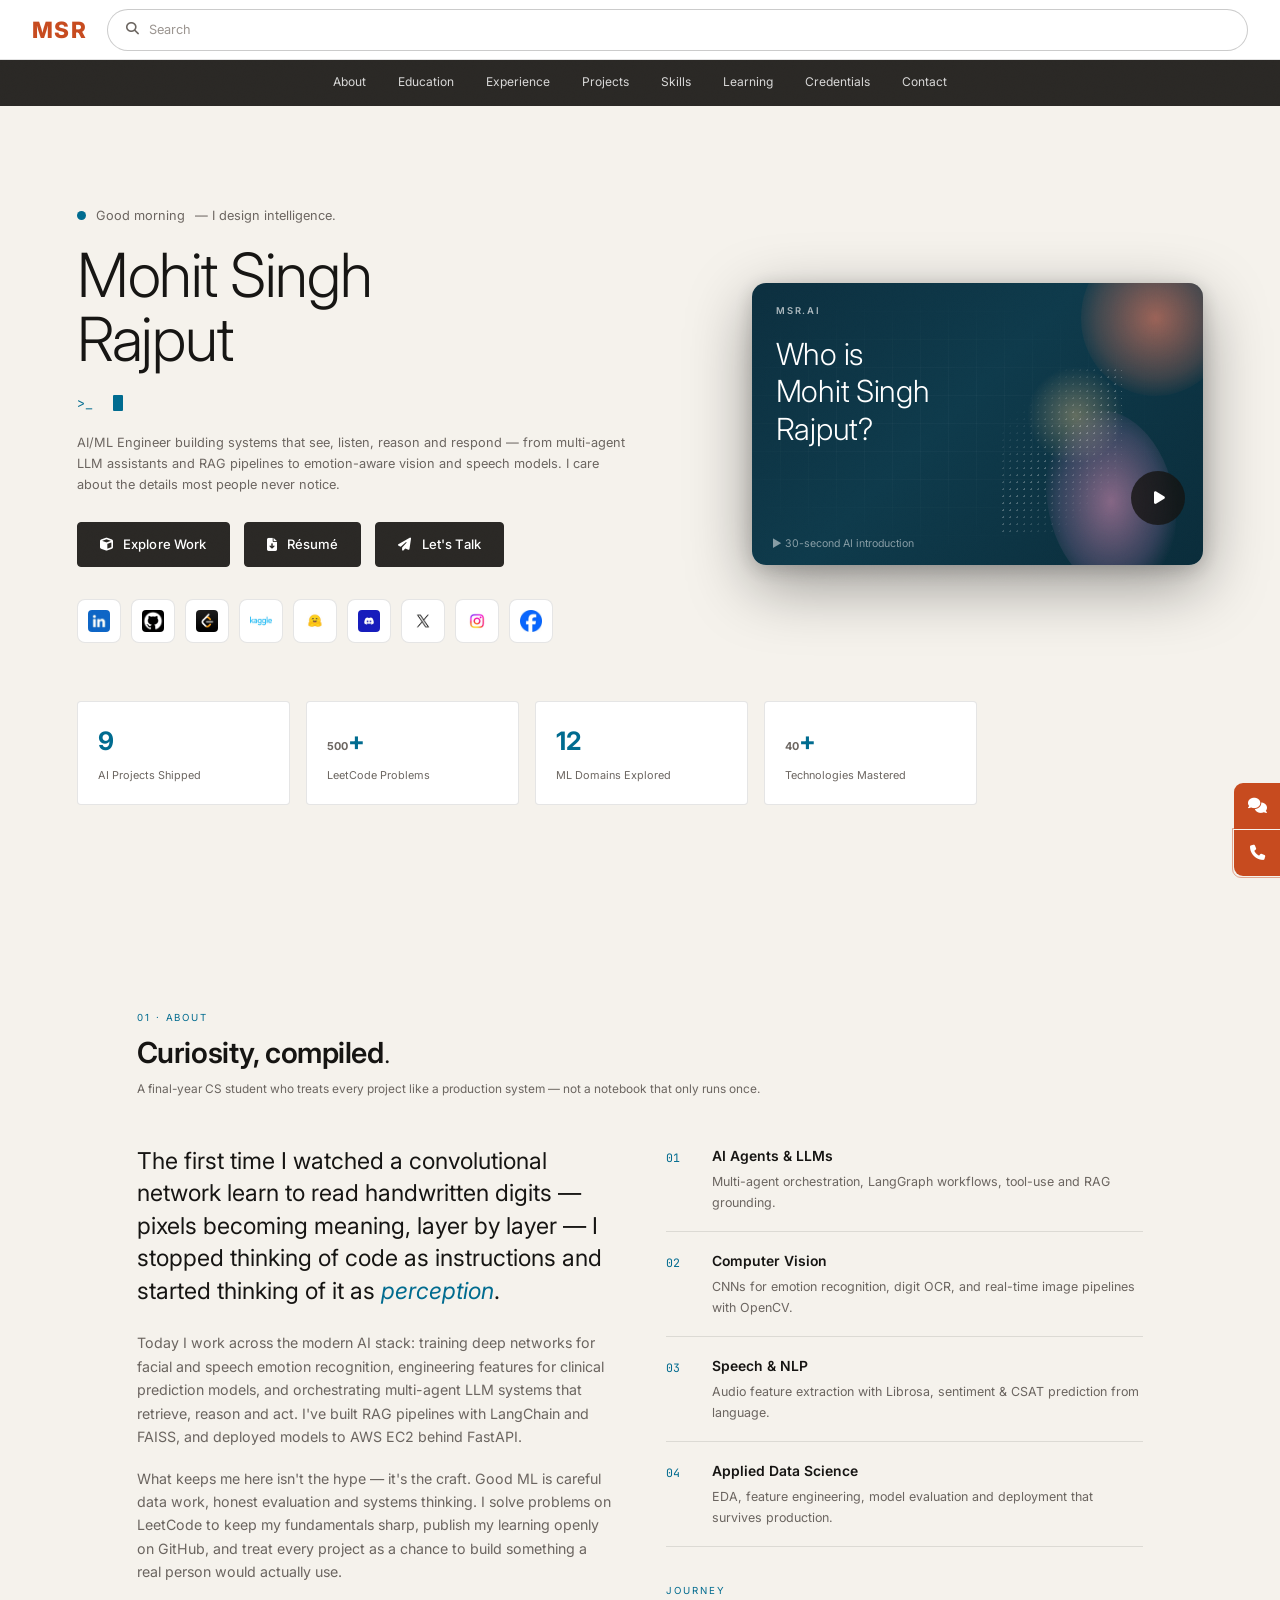
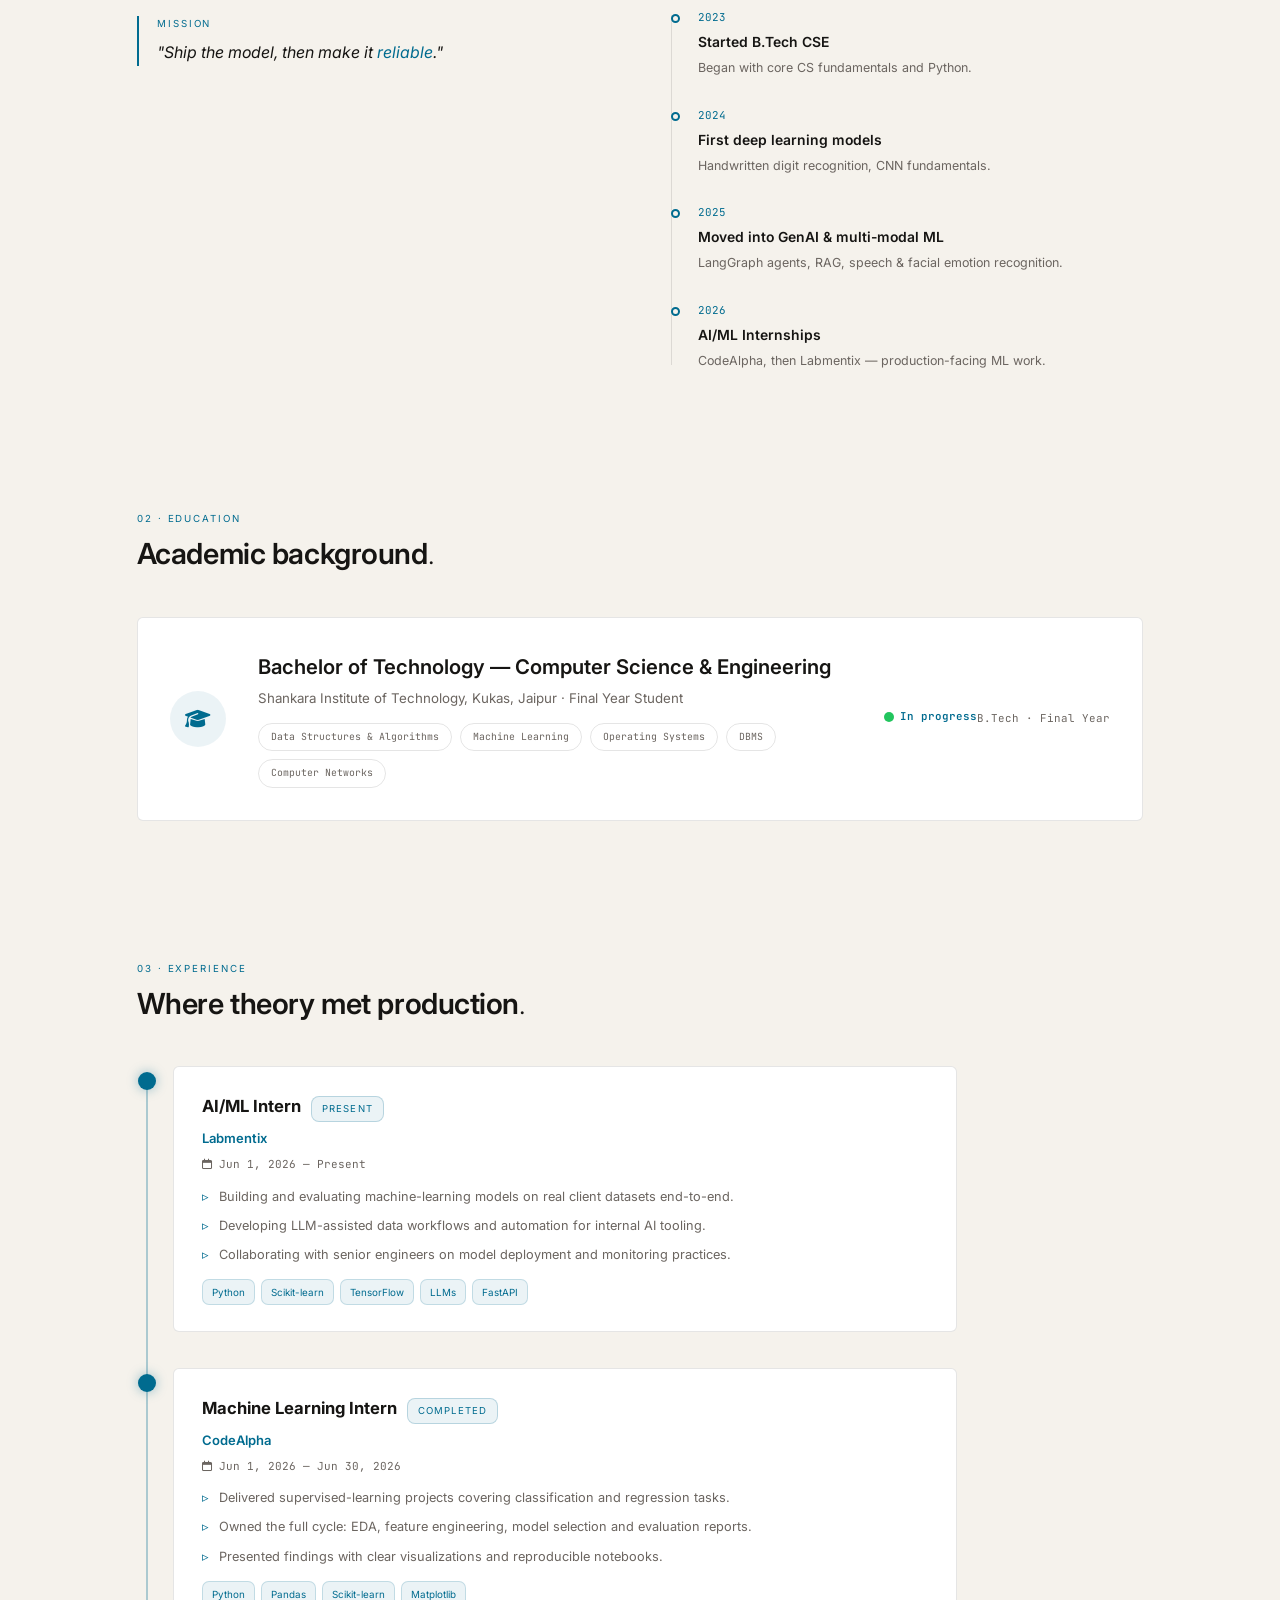
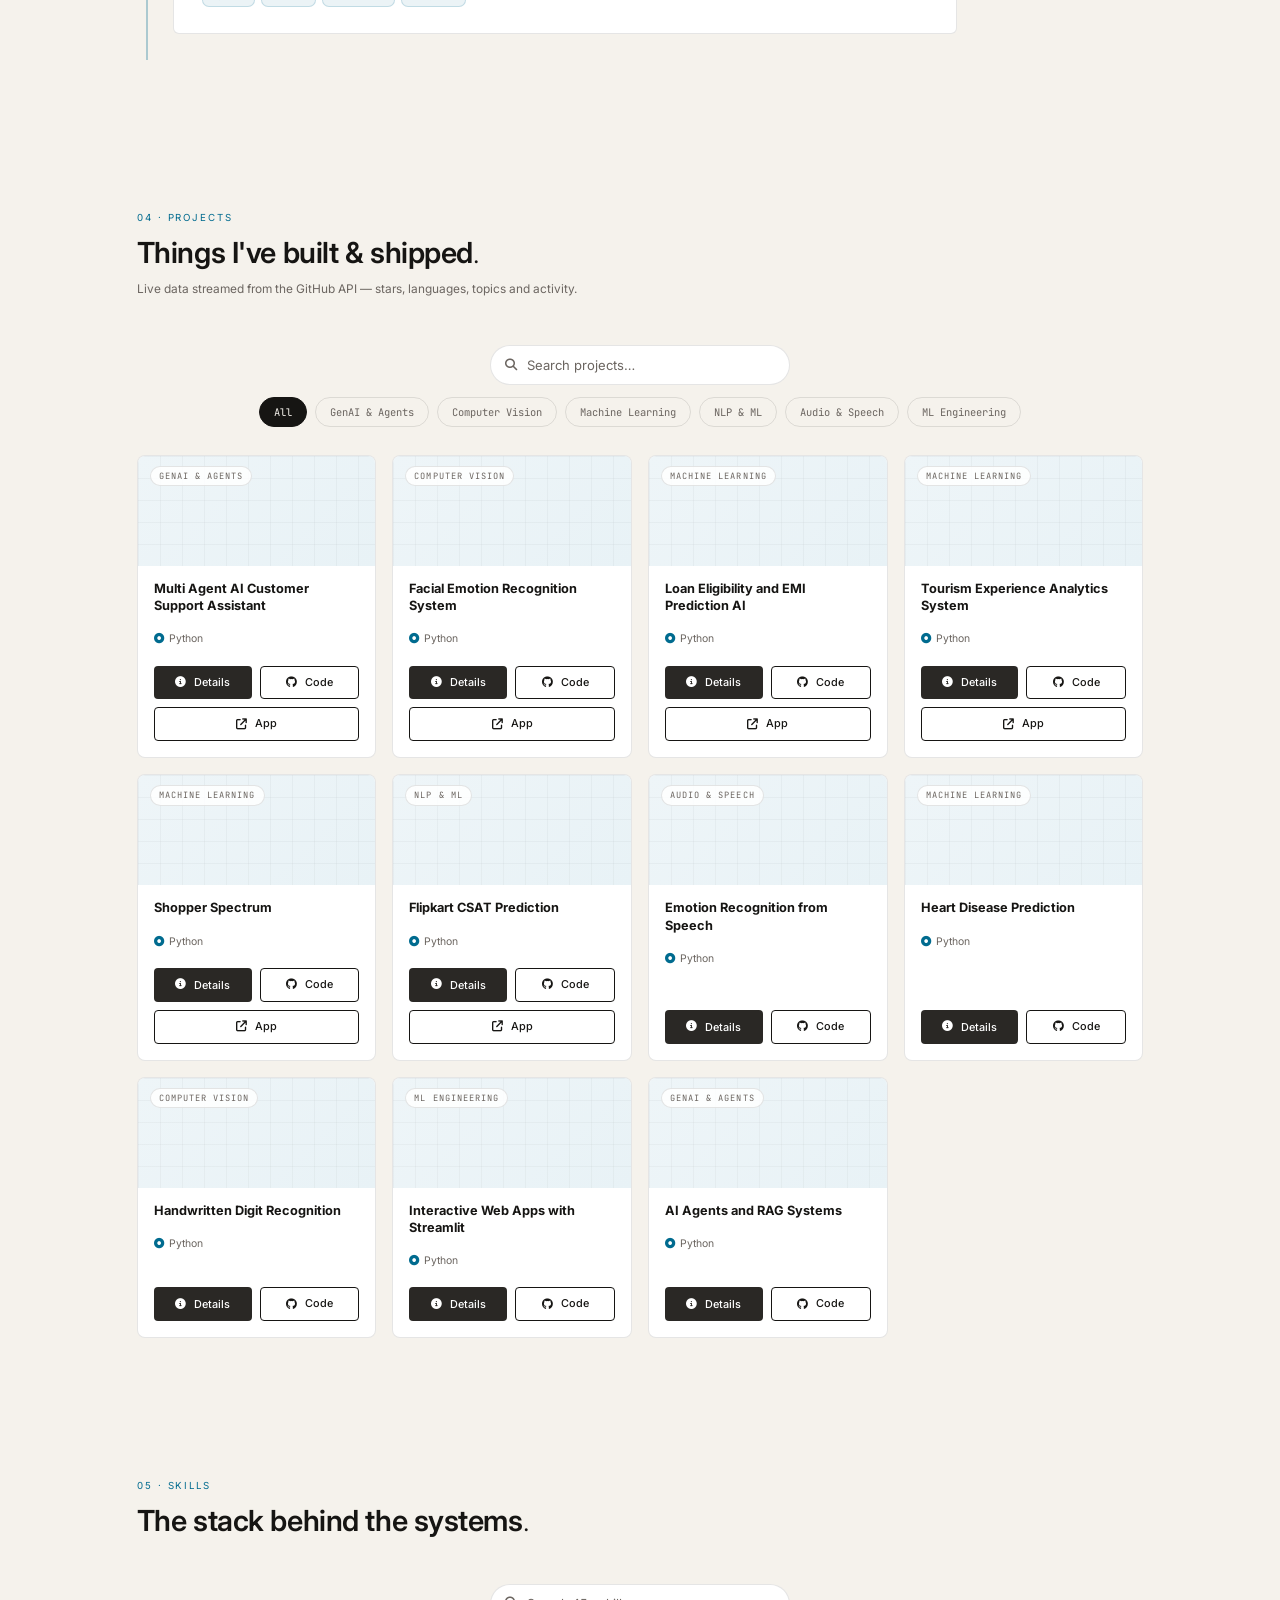
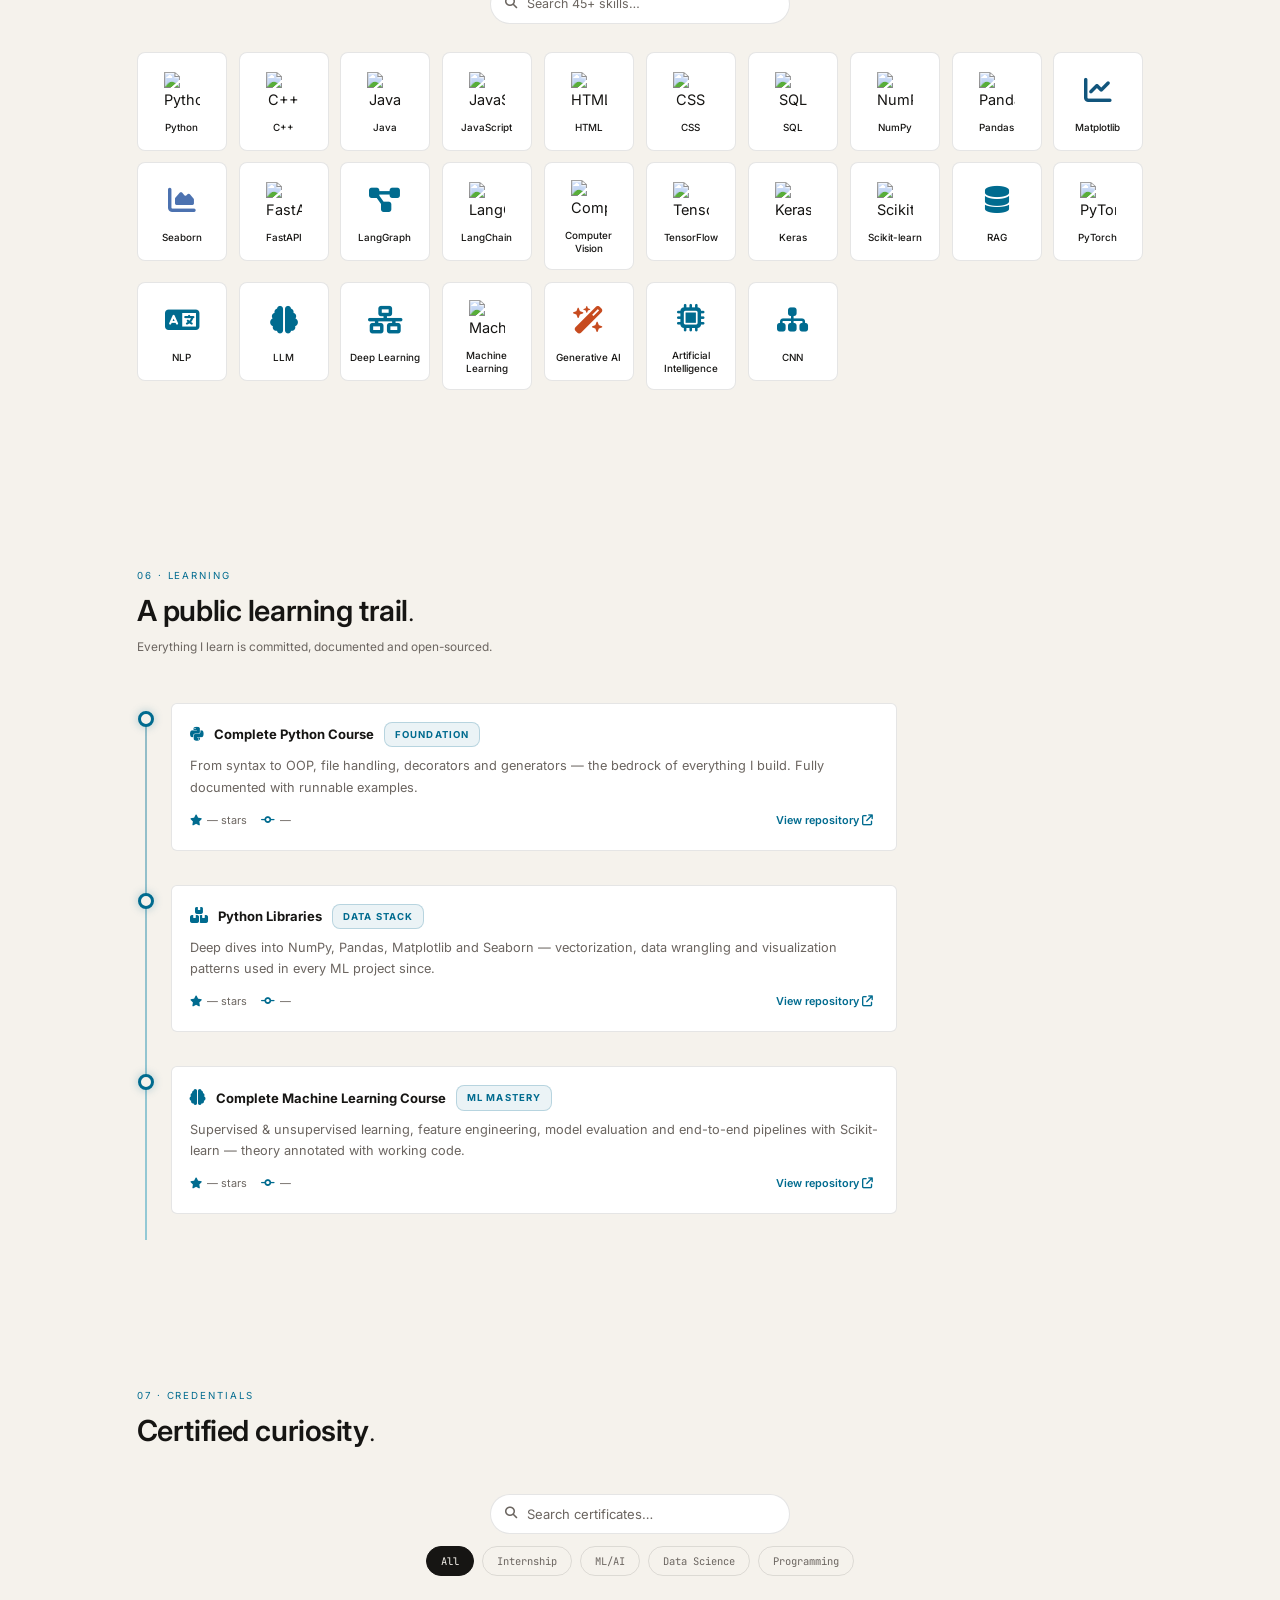
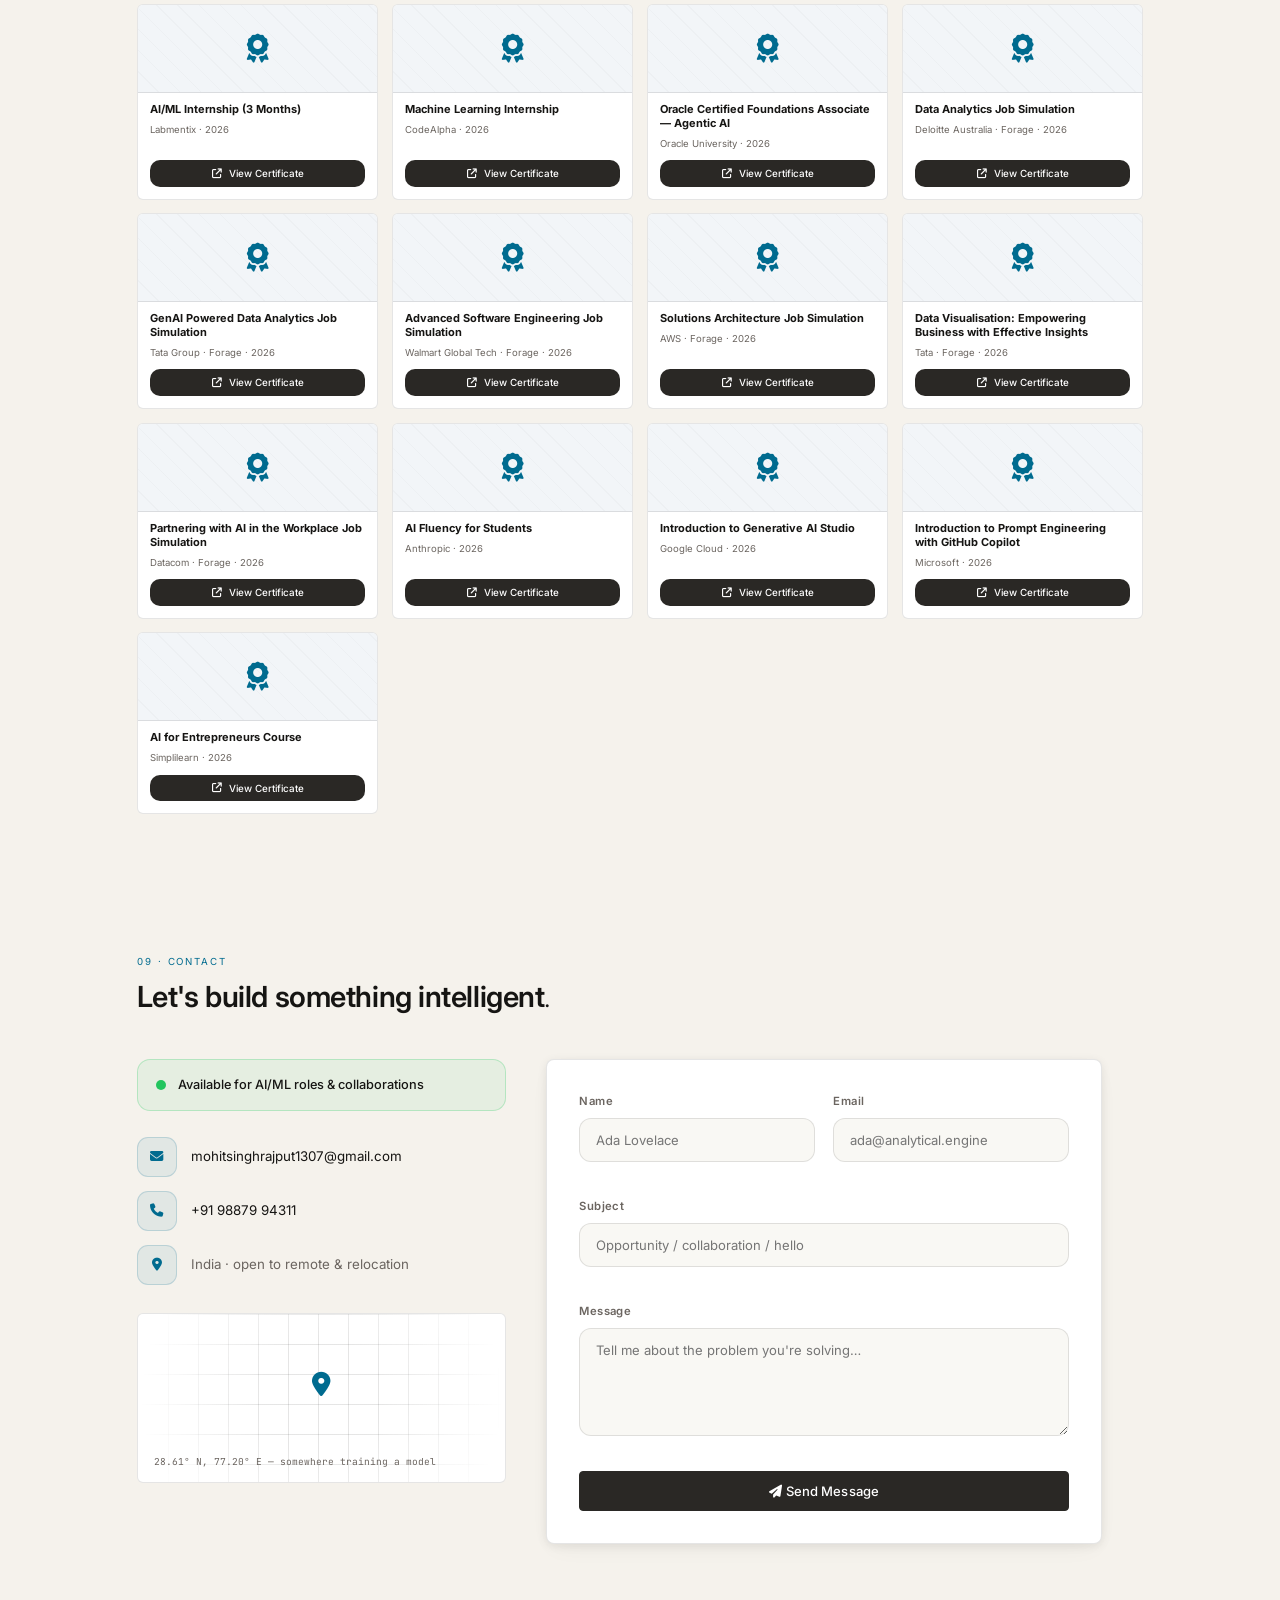
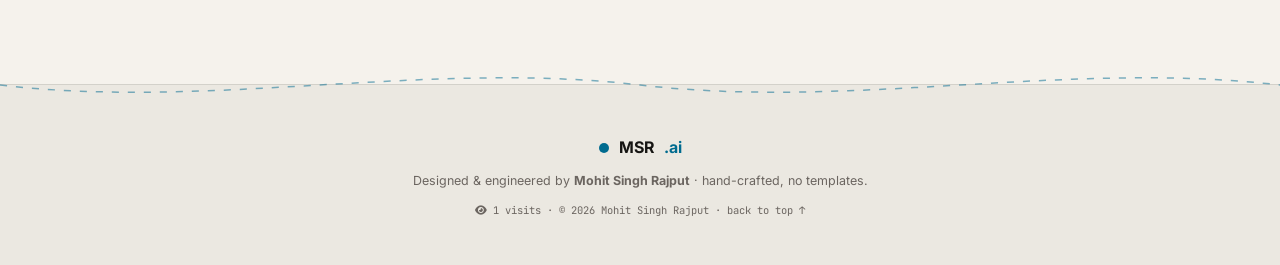
==== index.html @ c6871aa4 "Update print statement from 'Hello' to 'Goodbye'" ====
<!DOCTYPE html>
<html lang="en">
<head>
<meta charset="UTF-8">
<meta name="viewport" content="width=device-width, initial-scale=1.0">
<title>Mohit Singh Rajput — AI/ML Engineer</title>
<meta name="description" content="Mohit Singh Rajput — AI/ML Engineer crafting intelligent systems with Deep Learning, LLMs, RAG pipelines, Computer Vision and Generative AI.">
<meta name="author" content="Mohit Singh Rajput">
<meta name="theme-color" content="#F5F2EC">
<link rel="canonical" href="./">
<link rel="manifest" href="manifest.json">
<link rel="alternate" type="application/rss+xml" title="MSR.ai Blog" href="rss.xml">

<!-- Open Graph -->
<meta property="og:type" content="website">
<meta property="og:title" content="Mohit Singh Rajput — AI/ML Engineer">
<meta property="og:description" content="Building intelligent systems — Deep Learning, LLMs, AI Agents, Computer Vision & Generative AI.">
<meta property="og:site_name" content="Mohit Singh Rajput Portfolio">
<!-- Twitter -->
<meta name="twitter:card" content="summary_large_image">
<meta name="twitter:title" content="Mohit Singh Rajput — AI/ML Engineer">
<meta name="twitter:description" content="Building intelligent systems — Deep Learning, LLMs, AI Agents, Computer Vision & Generative AI.">
<meta name="twitter:creator" content="@13mohitsingh">

<!-- Structured data -->
<script type="application/ld+json">
{
  "@context": "https://schema.org",
  "@type": "Person",
  "name": "Mohit Singh Rajput",
  "jobTitle": "AI/ML Engineer",
  "email": "mailto:mohitsinghrajput1307@gmail.com",
  "telephone": "+91 9887994311",
  "sameAs": [
    "https://github.com/Mohit-1307",
    "https://www.linkedin.com/in/mohitsingh1307/",
    "https://leetcode.com/u/MOHIT_SINGH_RAJPUT/",
    "https://www.kaggle.com/mohitsinghrajput1307",
    "https://huggingface.co/msr1307",
    "https://x.com/13mohitsingh"
  ],
  "knowsAbout": ["Machine Learning","Deep Learning","Generative AI","LLMs","Computer Vision","NLP","RAG","AI Agents"]
}
</script>

<link rel="icon" id="favicon" href="data:image/svg+xml,%3Csvg xmlns='http://www.w3.org/2000/svg' viewBox='0 0 64 64'%3E%3Crect width='64' height='64' rx='14' fill='%23006b8f'/%3E%3Ctext x='32' y='43' font-size='28' font-family='Georgia' font-weight='600' fill='%23F7F5EF' text-anchor='middle'%3EM%3C/text%3E%3C/svg%3E">

<link rel="preconnect" href="https://fonts.googleapis.com">
<link rel="preconnect" href="https://fonts.gstatic.com" crossorigin>
<link href="https://fonts.googleapis.com/css2?family=Inter:wght@400;450;500;600;700;800&family=JetBrains+Mono:wght@400;500;600&display=swap" rel="stylesheet">
<link rel="stylesheet" href="https://cdnjs.cloudflare.com/ajax/libs/font-awesome/6.5.2/css/all.min.css" integrity="sha512-SnH5WK+bZxgPHs44uWIX+LLJAJ9/2PkPKZ5QiAj6Ta86w+fsb2TkcmfRyVX3pBnMFcV7oQPJkl9QevSCWr3W6A==" crossorigin="anonymous" referrerpolicy="no-referrer">
<script>
  // Fallback: if the primary Font Awesome CDN fails to load (blocked network, ad-block, etc.),
  // swap to a second CDN so icons never render as empty boxes.
  (function () {
    var testEl = document.createElement('i');
    testEl.className = 'fa-solid fa-check';
    testEl.style.cssText = 'position:absolute;visibility:hidden';
    document.documentElement.appendChild(testEl);
    window.addEventListener('load', function () {
      var loaded = getComputedStyle(testEl, ':before').fontFamily.indexOf('Font Awesome') !== -1;
      document.documentElement.classList.add(loaded ? 'fa-ok' : 'fa-failed');
      if (!loaded) {
        var fallback = document.createElement('link');
        fallback.rel = 'stylesheet';
        fallback.href = 'https://cdn.jsdelivr.net/npm/@fortawesome/fontawesome-free@6.5.2/css/all.min.css';
        fallback.onload = function () { document.documentElement.classList.remove('fa-failed'); document.documentElement.classList.add('fa-ok'); };
        document.head.appendChild(fallback);
      }
      testEl.remove();
    });
  })();
</script>
<link rel="stylesheet" href="style.css">
</head>
<body>

<!-- ═══════════ LOADER ═══════════ -->
<div id="loader" aria-hidden="true">
  <div class="loader-core">
    <svg class="loader-ring" viewBox="0 0 120 120" width="120" height="120">
      <circle cx="60" cy="60" r="52" class="ring-track"/>
      <circle cx="60" cy="60" r="52" class="ring-fill"/>
    </svg>
    <span class="loader-monogram">MSR</span>
  </div>
  <p class="loader-label"><span class="mono">initializing neural interface</span><span class="loader-dots"></span></p>
</div>

<!-- ═══════════ AMBIENT LAYERS ═══════════ -->
<div id="noise-layer" aria-hidden="true"></div>
<div id="cursor-dot" aria-hidden="true"></div>
<div id="scroll-progress" aria-hidden="true"><span></span></div>

<!-- ═══════════ NAVIGATION (Oracle dual-bar) ═══════════ -->
<header id="site-nav" role="banner">
  <!-- Oracle-exact top bar: hamburger + MSR brand + wide search + utility icons -->
  <div class="nav-top">
    <div class="nav-dock nav-top-dock">
      <!-- LEFT: hamburger (≡) + MSR logo in Oracle red -->
      <div class="nav-top-left">
        <button id="nav-burger" class="nav-burger-oracle" aria-label="Open menu" aria-expanded="false">
          <span></span><span></span><span></span>
        </button>
        <a href="#hero-section" class="nav-brand" aria-label="Home — Mohit Singh Rajput">
          <span class="brand-text">MSR</span>
        </a>
      </div>
      <!-- CENTER: Oracle-style wide rounded search bar -->
      <div class="nav-search-wrap">
        <button class="nav-search-pill" id="cmdk-trigger" aria-label="Search (Ctrl+K)" title="Search">
          <i class="fa-solid fa-magnifying-glass"></i>
          <span class="nav-search-placeholder">Search</span>
        </button>
      </div>

    </div>
  </div>
  <!-- Dark secondary nav bar: section links (matches Oracle's dark product nav) -->
  <div class="nav-secondary">
    <div class="nav-dock">
      <ul class="nav-links" id="nav-links" aria-label="Primary navigation">
        <li><a href="#about-section" data-nav>About</a></li>
        <li><a href="#education-section" data-nav>Education</a></li>
        <li><a href="#experience-section" data-nav>Experience</a></li>
        <li><a href="#projects-section" data-nav>Projects</a></li>
        <li><a href="#skills-section" data-nav>Skills</a></li>
        <li><a href="#courses-section" data-nav>Learning</a></li>
        <li><a href="#certificates-section" data-nav>Credentials</a></li>
        <li><a href="#contact-section" data-nav>Contact</a></li>
      </ul>
    </div>
  </div>
</header>

<main id="main-content">

<!-- ═══════════ HERO ═══════════ -->
<section id="hero-section" aria-label="Introduction">
  <div class="hero-inner">
    <div class="hero-copy">
      <p class="hero-greeting reveal"><span class="greet-pulse"></span><span id="greeting-text">Hello, world</span> — I design intelligence.</p>
      <h1 class="hero-name">
        <span class="name-line reveal">Mohit Singh</span>
        <span class="name-line grad-text reveal">Rajput</span>
      </h1>
      <div class="hero-role reveal">
        <span class="role-static mono">&gt;_</span>
        <span id="typing-target" class="mono"></span><span class="type-caret" aria-hidden="true"></span>
      </div>
      <p class="hero-bio reveal">AI/ML Engineer building systems that see, listen, reason and respond —
        from multi-agent LLM assistants and RAG pipelines to emotion-aware vision and speech models.
        I care about the details most people never notice.</p>
      <div class="hero-cta reveal">
        <a class="btn btn-primary magnetic" href="#projects-section"><i class="fa-solid fa-cube"></i> Explore Work</a>
        <a class="btn btn-primary magnetic" href="resume.pdf" target="_blank" rel="noopener"><i class="fa-solid fa-file-arrow-down"></i> Résumé</a>
        <a class="btn btn-primary magnetic" href="#contact-section"><i class="fa-solid fa-paper-plane"></i> Let's Talk</a>
      </div>
            <ul class="hero-socials reveal" aria-label="Social profiles">
        <li><a href="https://www.linkedin.com/in/mohitsingh1307/" target="_blank" rel="noopener" aria-label="LinkedIn" data-tip="LinkedIn"><img src="[data-uri]" alt="LinkedIn" style="width:22px;height:22px;object-fit:contain;border-radius:4px;"></a></li>
        <li><a href="https://github.com/Mohit-1307" target="_blank" rel="noopener" aria-label="GitHub" data-tip="GitHub"><img src="[data-uri]" alt="GitHub" style="width:22px;height:22px;object-fit:contain;border-radius:4px;filter:invert(1);"></a></li>
        <li><a href="https://leetcode.com/u/MOHIT_SINGH_RAJPUT/" target="_blank" rel="noopener" aria-label="LeetCode" data-tip="LeetCode"><img src="[data-uri]" alt="LeetCode" style="width:22px;height:22px;object-fit:contain;border-radius:4px;"></a></li>
        <li><a href="https://www.kaggle.com/mohitsinghrajput1307" target="_blank" rel="noopener" aria-label="Kaggle" data-tip="Kaggle"><img src="[data-uri]" alt="Kaggle" style="width:22px;height:22px;object-fit:contain;border-radius:4px;"></a></li>
        <li><a href="https://huggingface.co/msr1307" target="_blank" rel="noopener" aria-label="Hugging Face" data-tip="Hugging Face"><img src="[data-uri]" alt="Hugging Face" style="width:22px;height:22px;object-fit:contain;border-radius:4px;"></a></li>
        <li><a href="https://discord.com/channels/@me" target="_blank" rel="noopener" aria-label="Discord" data-tip="Discord"><img src="[data-uri]" alt="Discord" style="width:22px;height:22px;object-fit:contain;border-radius:4px;"></a></li>
        <li><a href="https://x.com/13mohitsingh" target="_blank" rel="noopener" aria-label="X (Twitter)" data-tip="X"><img src="[data-uri]" alt="X" style="width:22px;height:22px;object-fit:contain;border-radius:4px;filter:invert(1);"></a></li>
        <li><a href="https://www.instagram.com/13.mohit.singh/" target="_blank" rel="noopener" aria-label="Instagram" data-tip="Instagram"><img src="[data-uri]" alt="Instagram" style="width:22px;height:22px;object-fit:contain;border-radius:4px;"></a></li>
        <li><a href="https://www.facebook.com/13.Mohit.Singh/" target="_blank" rel="noopener" aria-label="Facebook" data-tip="Facebook"><img src="[data-uri]" alt="Facebook" style="width:22px;height:22px;object-fit:contain;border-radius:4px;"></a></li>
      </ul>
    </div>

    <div class="hero-visual reveal" aria-hidden="true">
      <!-- Oracle AI-style dark teal card with AI voice introduction -->
      <div class="oracle-ai-card" id="ai-card">
        <div class="oac-bg"></div>
        <div class="oac-shapes" aria-hidden="true">
          <span class="oac-sh oac-sh1"></span>
          <span class="oac-sh oac-sh2"></span>
          <span class="oac-sh oac-sh3"></span>
        </div>
        <div class="oac-content">
          <p class="oac-label">MSR.AI</p>
          <h2 class="oac-heading">Who is<br>Mohit Singh<br>Rajput?</h2>
        </div>
        <button class="oac-play-btn" id="ai-play-btn" aria-label="Play 30-second AI introduction">
          <i class="fa-solid fa-play" id="ai-play-icon"></i>
        </button>
        <div class="oac-wave" id="ai-wave" hidden aria-hidden="true">
          <span></span><span></span><span></span><span></span><span></span><span></span><span></span>
        </div>
        <p class="oac-caption" id="ai-caption">▶ 30-second AI introduction</p>
      </div>
      <!-- Tech chips -->
    </div>
  </div>

  <ul class="hero-stats reveal" aria-label="Key statistics">
    <li><strong class="counter" data-count="9">0</strong><span>AI Projects Shipped</span></li>
    <li><strong><span class="counter" data-count="500">0</span>+</strong><span>LeetCode Problems</span></li>
    <li><strong class="counter" data-count="12">0</strong><span>ML Domains Explored</span></li>
    <li><strong><span class="counter" data-count="40">0</span>+</strong><span>Technologies Mastered</span></li>
  </ul>

</section>

<!-- ═══════════ ABOUT ═══════════ -->
<section id="about-section" class="section" aria-label="About me">
  <header class="section-head reveal">
    <p class="section-eyebrow mono">01 · about</p>
    <h2 class="section-title">Curiosity, compiled<span class="grad-text">.</span></h2>
    <p class="section-sub">A final-year CS student who treats every project like a production system — not a notebook that only runs once.</p>
  </header>
  <div class="about-grid">
    <article class="about-left reveal">
      <p class="about-lead">The first time I watched a convolutional network learn to read handwritten digits — pixels becoming meaning, layer by layer — I stopped thinking of code as instructions and started thinking of it as <em>perception</em>.</p>
      <div class="about-body">
        <p>Today I work across the modern AI stack: training deep networks for facial and speech emotion recognition, engineering features for clinical prediction models, and orchestrating multi-agent LLM systems that retrieve, reason and act. I've built RAG pipelines with LangChain and FAISS, and deployed models to AWS EC2 behind FastAPI.</p>
        <p>What keeps me here isn't the hype — it's the craft. Good ML is careful data work, honest evaluation and systems thinking. I solve problems on LeetCode to keep my fundamentals sharp, publish my learning openly on GitHub, and treat every project as a chance to build something a real person would actually use.</p>
      </div>
      <div class="mission-box">
        <div class="section-eyebrow mono" style="margin-bottom:8px">Mission</div>
        <p>"Ship the model, then make it <em>reliable</em>."</p>
      </div>
    </article>
    <aside class="about-right reveal" aria-label="Focus areas and journey">
      <ul class="strengths-list">
        <li><span class="num mono">01</span><div><h4>AI Agents &amp; LLMs</h4><p>Multi-agent orchestration, LangGraph workflows, tool-use and RAG grounding.</p></div></li>
        <li><span class="num mono">02</span><div><h4>Computer Vision</h4><p>CNNs for emotion recognition, digit OCR, and real-time image pipelines with OpenCV.</p></div></li>
        <li><span class="num mono">03</span><div><h4>Speech &amp; NLP</h4><p>Audio feature extraction with Librosa, sentiment &amp; CSAT prediction from language.</p></div></li>
        <li><span class="num mono">04</span><div><h4>Applied Data Science</h4><p>EDA, feature engineering, model evaluation and deployment that survives production.</p></div></li>
      </ul>
      <div class="timeline">
        <div class="section-eyebrow mono">Journey</div>
        <div class="timeline-track">
          <div class="timeline-item"><div class="t-year mono">2023</div><h4>Started B.Tech CSE</h4><p>Began with core CS fundamentals and Python.</p></div>
          <div class="timeline-item"><div class="t-year mono">2024</div><h4>First deep learning models</h4><p>Handwritten digit recognition, CNN fundamentals.</p></div>
          <div class="timeline-item"><div class="t-year mono">2025</div><h4>Moved into GenAI &amp; multi-modal ML</h4><p>LangGraph agents, RAG, speech &amp; facial emotion recognition.</p></div>
          <div class="timeline-item"><div class="t-year mono">2026</div><h4>AI/ML Internships</h4><p>CodeAlpha, then Labmentix — production-facing ML work.</p></div>
        </div>
      </div>
    </aside>
  </div>
</section>

<!-- ═══════════ EDUCATION ═══════════ -->
<section id="education-section" class="section" aria-label="Education">
  <header class="section-head reveal">
    <p class="section-eyebrow mono">02 · education</p>
    <h2 class="section-title">Academic background<span class="grad-text">.</span></h2>
  </header>
  <div class="edu-card reveal">
    <div class="edu-icon"><i class="fa-solid fa-graduation-cap"></i></div>
    <div class="edu-main">
      <h3>Bachelor of Technology — Computer Science &amp; Engineering</h3>
      <p class="edu-sub">Shankara Institute of Technology, Kukas, Jaipur · Final Year Student</p>
      <div class="edu-tags">
        <span>Data Structures &amp; Algorithms</span>
        <span>Machine Learning</span>
        <span>Operating Systems</span>
        <span>DBMS</span>
        <span>Computer Networks</span>
      </div>
    </div>
    <div class="edu-badge"><div class="status"><span class="pulse-dot"></span>In progress</div>B.Tech · Final Year</div>
  </div>
</section>

<!-- ═══════════ EXPERIENCE ═══════════ -->
<section id="experience-section" class="section" aria-label="Experience">
  <header class="section-head reveal">
    <p class="section-eyebrow mono">03 · experience</p>
    <h2 class="section-title">Where theory met production<span class="grad-text">.</span></h2>
  </header>
  <ol class="xp-timeline" id="xp-timeline"></ol>
</section>

<!-- ═══════════ PROJECTS ═══════════ -->
<section id="projects-section" class="section" aria-label="Projects">
  <header class="section-head reveal">
    <p class="section-eyebrow mono">04 · projects</p>
    <h2 class="section-title">Things I've built & shipped<span class="grad-text">.</span></h2>
    <p class="section-sub">Live data streamed from the GitHub API — stars, languages, topics and activity.</p>
  </header>

  <div class="skills-controls reveal">
    <div class="search-shell">
      <i class="fa-solid fa-magnifying-glass" aria-hidden="true"></i>
      <input type="search" id="project-search" placeholder="Search projects…" aria-label="Search projects">
    </div>
    <div class="filter-row" id="project-filters" role="tablist" aria-label="Project categories"></div>
  </div>

  <div class="projects-grid" id="projects-grid" aria-live="polite">
    <div class="grid-loading mono"><span class="spinner"></span> fetching repositories from GitHub…</div>
  </div>
</section>

<!-- ═══════════ SKILLS ═══════════ -->
<section id="skills-section" class="section" aria-label="Skills">
  <header class="section-head reveal">
    <p class="section-eyebrow mono">05 · skills</p>
    <h2 class="section-title">The stack behind the systems<span class="grad-text">.</span></h2>
  </header>

  <div class="skills-controls reveal">
    <div class="search-shell">
      <i class="fa-solid fa-magnifying-glass" aria-hidden="true"></i>
      <input type="search" id="skill-search" placeholder="Search 45+ skills…" aria-label="Search skills">
    </div>
    <div class="filter-row" id="skill-filters" role="tablist" aria-label="Skill categories"></div>
  </div>

  <div class="skills-grid" id="skills-grid"></div>

  <ul class="skills-summary reveal" id="skills-summary" aria-label="Skill statistics"></ul>
</section>

<!-- ═══════════ COURSES ═══════════ -->
<section id="courses-section" class="section" aria-label="Learning journey">
  <header class="section-head reveal">
    <p class="section-eyebrow mono">06 · learning</p>
    <h2 class="section-title">A public learning trail<span class="grad-text">.</span></h2>
    <p class="section-sub">Everything I learn is committed, documented and open-sourced.</p>
  </header>
  <ol class="course-track" id="course-track"></ol>
</section>

<!-- ═══════════ CERTIFICATES ═══════════ -->
<section id="certificates-section" class="section" aria-label="Certificates">
  <header class="section-head reveal">
    <p class="section-eyebrow mono">07 · credentials</p>
    <h2 class="section-title">Certified curiosity<span class="grad-text">.</span></h2>
  </header>
  <div class="skills-controls reveal">
    <div class="search-shell"><i class="fa-solid fa-magnifying-glass"></i><input type="search" id="cert-search" placeholder="Search certificates…" aria-label="Search certificates"></div>
    <div class="filter-row" id="cert-filters" role="tablist" aria-label="Certificate categories"></div>
  </div>
  <div class="cert-grid" id="cert-grid"></div>
</section>



<!-- ═══════════ CONTACT ═══════════ -->
<section id="contact-section" class="section" aria-label="Contact">
  <header class="section-head reveal">
    <p class="section-eyebrow mono">09 · contact</p>
    <h2 class="section-title">Let's build something intelligent<span class="grad-text">.</span></h2>
  </header>
  <div class="contact-grid">
    <div class="contact-info reveal">
      <p class="availability"><span class="pulse-dot"></span> Available for AI/ML roles & collaborations</p>
      <ul class="contact-rows">
        <li><i class="fa-solid fa-envelope"></i><a href="mailto:mohitsinghrajput1307@gmail.com">mohitsinghrajput1307@gmail.com</a></li>
        <li><i class="fa-solid fa-phone"></i><a href="tel:+919887994311">+91 98879 94311</a></li>
        <li><i class="fa-solid fa-location-dot"></i><span>India · open to remote & relocation</span></li>
      </ul>
      <div class="map-placeholder" aria-hidden="true">
        <div class="map-grid"></div><span class="map-pin"><i class="fa-solid fa-location-dot"></i></span>
        <span class="map-caption mono">28.61° N, 77.20° E — somewhere training a model</span>
      </div>
    </div>
    <form id="contact-form" class="contact-form reveal" novalidate>
      <div class="field-row">
        <div class="field"><label for="cf-name">Name</label><input id="cf-name" name="name" type="text" required placeholder="Ada Lovelace" autocomplete="name"><span class="field-error"></span></div>
        <div class="field"><label for="cf-email">Email</label><input id="cf-email" name="email" type="email" required placeholder="ada@analytical.engine" autocomplete="email"><span class="field-error"></span></div>
      </div>
      <div class="field"><label for="cf-subject">Subject</label><input id="cf-subject" name="subject" type="text" required placeholder="Opportunity / collaboration / hello"><span class="field-error"></span></div>
      <div class="field"><label for="cf-message">Message</label><textarea id="cf-message" name="message" rows="5" required placeholder="Tell me about the problem you're solving…"></textarea><span class="field-error"></span></div>
      <button type="submit" class="btn btn-primary btn-submit magnetic" id="cf-submit">
        <span class="submit-label"><i class="fa-solid fa-paper-plane"></i> Send Message</span>
        <span class="submit-sending mono"><span class="spinner"></span> transmitting…</span>
        <span class="submit-done"><i class="fa-solid fa-check"></i> Delivered</span>
      </button>
    </form>
  </div>
</section>
</main>

<!-- ═══════════ FOOTER ═══════════ -->
<footer id="site-footer">
  <div class="footer-wave" aria-hidden="true">
    <svg viewBox="0 0 1440 60" preserveAspectRatio="none"><path id="footer-path" d="M0,30 C240,55 480,5 720,30 C960,55 1200,5 1440,30" fill="none"/></svg>
  </div>
  <div class="footer-inner">
    <p class="footer-brand"><span class="brand-orb"></span> MSR<i>.ai</i></p>
    <p class="footer-line">Designed & engineered by <strong>Mohit Singh Rajput</strong> · hand-crafted, no templates.</p>
    <p class="footer-meta mono"><span id="visitor-counter"><i class="fa-solid fa-eye"></i> — visits</span> · <span id="footer-year"></span> · <a href="#hero-section">back to top ↑</a></p>
  </div>
</footer>

<!-- ═══════════ COMMAND PALETTE ═══════════ -->
<div id="cmdk" role="dialog" aria-modal="true" aria-label="Command palette" hidden>
  <div class="cmdk-backdrop" data-cmdk-close></div>
  <div class="cmdk-panel">
    <div class="cmdk-input-row">
      <i class="fa-solid fa-terminal"></i>
      <input type="text" id="cmdk-input" placeholder="Type a command or search… (sections, links)" aria-label="Command input">
      <kbd>esc</kbd>
    </div>
    <ul class="cmdk-list" id="cmdk-list" role="listbox"></ul>
    <p class="cmdk-foot mono">↑↓ navigate · ↵ select · sections & profiles searchable</p>
  </div>
</div>



<!-- ═══════════ BACK TO TOP ═══════════ -->
<button id="back-to-top" aria-label="Back to top" title="Back to top">
  <i class="fa-solid fa-arrow-up"></i>
</button>

<!-- ═══════════ ORACLE CONTACT WIDGET ═══════════ -->
<div id="oracle-widget" aria-label="Contact options">
  <button id="ocw-chat-btn" class="ocw-btn" title="Chat with MSR AI" aria-label="Open AI assistant">
    <i class="fa-solid fa-comments"></i>
  </button>
  <button id="ocw-call-btn" class="ocw-btn ocw-phone-btn" title="Contact" aria-label="Contact information">
    <i class="fa-solid fa-phone"></i>
  </button>
</div>

<!-- ═══════════ ORACLE CONTACT POPUP ═══════════ -->
<div id="oracle-contact-popup" hidden aria-label="Contact options">
  <button class="ocp-close" id="ocp-close" aria-label="Close"><i class="fa-solid fa-xmark"></i></button>
  <div class="ocp-chat-row" id="ocp-open-chat">
    <span class="ocp-icon ocp-icon-chat"><i class="fa-solid fa-comments"></i></span>
    <span class="ocp-chat-label">Chat now</span>
  </div>
  <hr class="ocp-divider">
  <div class="ocp-call-row">
    <span class="ocp-icon ocp-icon-call"><i class="fa-solid fa-phone"></i></span>
    <span class="ocp-call-label">Call</span>
  </div>
  <div class="ocp-phone">+91 98879 94311</div>
  <p class="ocp-link"><a href="mailto:mohitsinghrajput1307@gmail.com">mohitsinghrajput1307@gmail.com</a></p>
</div>

<!-- ═══════════ AI ASSISTANT ═══════════ -->
<aside id="chat-panel" aria-label="AI assistant" hidden>
  <header class="chat-head">
    <div class="chat-id"><div style="width:34px;height:34px;border-radius:8px;background:#c74b1f;display:flex;align-items:center;justify-content:center;flex-shrink:0"><i class="fa-solid fa-comments" style="color:#fff;font-size:.9rem"></i></div><div><strong>MSR Assistant</strong><span class="chat-status mono"><i class="pulse-dot"></i> CONNECTED</span></div></div>
    <button id="chat-close" class="nav-icon-btn" aria-label="Close assistant"><i class="fa-solid fa-xmark"></i></button>
  </header>
  <div class="chat-log" id="chat-log" aria-live="polite"></div>
  <div class="chat-suggest" id="chat-suggest"></div>
  <form class="chat-input-row" id="chat-form">
    <input type="text" id="chat-input" placeholder="Ask about skills, projects, experience…" aria-label="Message the assistant" autocomplete="off">
    <button type="submit" class="nav-icon-btn" aria-label="Send"><i class="fa-solid fa-arrow-up"></i></button>
  </form>
</aside>

<!-- ═══════════ LIGHTBOX ═══════════ -->
<div id="lightbox" role="dialog" aria-modal="true" aria-label="Certificate preview" hidden>
  <div class="lb-backdrop" data-lb-close></div>
  <figure class="lb-figure">
    <div class="lb-art" id="lb-art"></div>
    <figcaption><h3 id="lb-title"></h3><p id="lb-meta" class="mono"></p><a id="lb-file" class="mini-btn solid" href="#" target="_blank" rel="noopener" hidden><i class="fa-solid fa-file-arrow-down"></i> View certificate</a></figcaption>
    <button class="lb-close nav-icon-btn" data-lb-close aria-label="Close preview"><i class="fa-solid fa-xmark"></i></button>
  </figure>
</div>

<!-- ═══════════ PROJECT MODAL ═══════════ -->
<div id="project-modal" role="dialog" aria-modal="true" aria-label="Project details" hidden>
  <div class="pm-backdrop" data-pm-close></div>
  <article class="pm-panel" id="pm-panel"></article>
</div>

<!-- ═══════════ BLOG MODAL ═══════════ -->
<div id="blog-modal" role="dialog" aria-modal="true" aria-label="Essay preview" hidden>
  <div class="pm-backdrop" data-bm-close></div>
  <article class="pm-panel" id="bm-panel"></article>
</div>

<div id="toast-stack" aria-live="polite"></div>

<script src="https://cdn.jsdelivr.net/npm/@emailjs/browser@4/dist/email.min.js" defer></script>
<script src="data.js" defer></script>
<script src="main.js" defer></script>
<script src="api.js" defer></script>
</body>
</html>
---- style.css ----
/* ═══════════════════════════════════════════════════════════════
   Mohit Singh Rajput — Portfolio
   Oracle AI Design System — oracle.com/in/artificial-intelligence/
   Single default light theme, zero theme-switching.
   Font: Inter ≈ OracleSansVF, JetBrains Mono
   Palette exact from DESIGN.md tokens + visual match.
   ═══════════════════════════════════════════════════════════════ */

:root {
  /* ── Oracle AI exact tokens (DESIGN.md + visual inspection) ── */
  --bg: #F5F2EC;
  --bg-2: #EBE8E1;
  --surface: #ffffff;
  --surface-2: #ffffff;
  --border: rgba(22,21,19,.11);
  --border-strong: rgba(22,21,19,.22);
  --text: #161513;
  --muted: #6b6560;
  --primary: #006b8f;
  --accent: #008db5;
  --pop: #c74b1f;
  --glow: rgba(0,107,143,.16);
  --grad: linear-gradient(135deg,#006b8f,#008db5 70%,#c74b1f);
  --shadow: 0 2px 10px rgba(22,21,19,.08),0 8px 24px -8px rgba(22,21,19,.06);

  /* ── Oracle font stack: Inter as closest freely-available OracleSansVF ── */
  --font-display: 'Inter',-apple-system,BlinkMacSystemFont,'Segoe UI','Helvetica Neue',sans-serif;
  --font-body:    'Inter',-apple-system,BlinkMacSystemFont,'Segoe UI','Helvetica Neue',sans-serif;
  --font-mono:    'JetBrains Mono',ui-monospace,monospace;
  --font-serif:   'Inter',Georgia,serif;

  /* ── Oracle spacing + radius tokens (DESIGN.md) ── */
  --radius: 6px;
  --radius-sm: 4px;
  --radius-btn: 4px;
  --ease: cubic-bezier(.25,.8,.25,1);
  --speed: .25s;
  --nav-h: 58px;

  /* LeetCode difficulty colours */
  --lc-easy: #22C55E; --lc-med: #F5A623; --lc-hard: #EF4444;
  --lc-track: rgba(22,21,19,.1);
  /* LeetCode heatmap */
  --lc-0: rgba(22,21,19,.07); --lc-1:#d4eaf4; --lc-2:#7fc4de; --lc-3:#006b8f; --lc-4:#004f6a;
  --lc-glow: rgba(0,107,143,.5);
  /* GitHub contribution graph */
  --gh-0: rgba(22,21,19,.07); --gh-1:#d4eaf4; --gh-2:#7fc4de; --gh-3:#006b8f; --gh-4:#004f6a;
  --gh-glow: rgba(0,107,143,.55);
}

/* High-contrast override */
html.hc { --border:rgba(128,128,128,.55); --muted:inherit; }
html.hc body { --muted:var(--text); }

/* ---------- Signature card treatment ----------
   Rectangular surfaces with a top gradient accent stripe that
   brightens on hover — the recurring "pro" motif across the site. */
.project-card,.skill-card,.cert-card,.lc-card,.ach-card,.xp-card,
.course-card,.blog-card,.facet-card,.profile-links a{
  position:relative;
}
.project-card::before,.cert-card::before,.lc-card::before,.xp-card::before{
  content:'';position:absolute;top:0;left:0;right:0;height:2px;
  background:var(--grad);opacity:.55;transform:scaleX(.28);transform-origin:left;
  transition:transform .45s var(--ease),opacity .45s var(--ease);pointer-events:none;
}
.project-card:hover::before,.cert-card:hover::before,.lc-card:hover::before,.xp-card:hover::before{
  transform:scaleX(1);opacity:1;
}
.contact-form,.map-placeholder{transition:border-color .35s var(--ease),box-shadow .35s var(--ease)}
.contact-form:hover,.map-placeholder:hover{border-color:var(--primary);box-shadow:0 16px 36px -18px var(--glow)}

/* ---------- Reset & base ---------- */
*,*::before,*::after{box-sizing:border-box;margin:0;padding:0}
html{scroll-behavior:smooth;font-size:14.5px}
html.reduce-motion{scroll-behavior:auto}
/* Reduce motion must actually stop looping animations, not just speed them up —
   a near-zero duration on an `infinite` animation still cycles, which reads as
   a strobe/blink. Force a single, instant cycle instead. */
html.reduce-motion *,html.reduce-motion *::before,html.reduce-motion *::after{
  animation-duration:.001ms!important;
  animation-delay:0s!important;
  animation-iteration-count:1!important;
  transition-duration:.001ms!important;
  transition-delay:0s!important;
  scroll-behavior:auto!important;
}
body{
  font-family:var(--font-body);background:var(--bg);color:var(--text);
  line-height:1.65;overflow-x:hidden;-webkit-font-smoothing:antialiased;
  transition:background .6s var(--ease),color .6s var(--ease);
}
::selection{background:var(--primary);color:#fff}
img{max-width:100%;display:block}
a{color:var(--primary);text-decoration:none}
button{font-family:inherit;cursor:pointer;border:none;background:none;color:inherit}
input,textarea{font-family:inherit;color:inherit}
.mono{font-family:var(--font-mono)}
kbd{font-family:var(--font-mono);font-size:.68rem;padding:2px 6px;border:1px solid var(--border);border-radius:6px;color:var(--muted)}
:focus-visible{outline:2px solid var(--primary);outline-offset:3px;border-radius:4px}
/* Real OS cursor stays visible at all times — #cursor-dot below is purely a
   soft trailing glow drawn behind it, never a replacement for it. */
html.reduce-motion body, html.reduce-motion a, html.reduce-motion button{cursor:auto}

/* Scrollbar */
::-webkit-scrollbar{width:10px}
::-webkit-scrollbar-track{background:var(--bg)}
::-webkit-scrollbar-thumb{background:color-mix(in srgb,var(--primary) 45%,transparent);border-radius:8px;border:2px solid var(--bg)}

/* ---------- Loader ---------- */
#loader{position:fixed;inset:0;z-index:200;background:var(--bg);display:flex;flex-direction:column;gap:26px;align-items:center;justify-content:center;transition:opacity .7s var(--ease),visibility .7s}
#loader.done{opacity:0;visibility:hidden;pointer-events:none}
.loader-core{position:relative;width:120px;height:120px;display:grid;place-items:center}
.loader-ring{position:absolute;inset:0;transform:rotate(-90deg)}
.ring-track{fill:none;stroke:var(--border);stroke-width:3}
.ring-fill{fill:none;stroke:var(--primary);stroke-width:3;stroke-linecap:round;stroke-dasharray:327;stroke-dashoffset:327;animation:ringLoad 1.6s var(--ease) forwards}
@keyframes ringLoad{to{stroke-dashoffset:20}}
.loader-monogram{font-family:var(--font-display);font-weight:700;font-size:1.5rem;letter-spacing:.12em;background:var(--grad);-webkit-background-clip:text;background-clip:text;color:transparent}
.loader-label{color:var(--muted);font-size:.8rem}
.loader-dots::after{content:'';animation:dots 1.2s steps(4) infinite}
@keyframes dots{0%{content:''}25%{content:'.'}50%{content:'..'}75%{content:'...'}}

/* ---------- Ambient layers ---------- */

#noise-layer{position:fixed;inset:0;z-index:120;pointer-events:none;opacity:.05;mix-blend-mode:overlay;background-image:url("data:image/svg+xml,%3Csvg xmlns='http://www.w3.org/2000/svg' width='160' height='160'%3E%3Cfilter id='n'%3E%3CfeTurbulence type='fractalNoise' baseFrequency='0.9' numOctaves='2'/%3E%3C/filter%3E%3Crect width='160' height='160' filter='url(%23n)' opacity='0.55'/%3E%3C/svg%3E")}
#cursor-dot{position:fixed;z-index:40;top:0;left:0;width:26px;height:26px;border-radius:50%;
  background:radial-gradient(circle,var(--primary) 0%,color-mix(in srgb,var(--primary) 60%,transparent) 45%,transparent 72%);
  filter:blur(1px);pointer-events:none;transform:translate(-50%,-50%);will-change:transform;opacity:0;
  transition:opacity .25s var(--ease),width .25s var(--ease),height .25s var(--ease);mix-blend-mode:screen}
#cursor-dot.hovering{width:42px;height:42px}
@media(pointer:coarse){#cursor-dot{display:none}}
html.reduce-motion #cursor-dot{display:none}
#scroll-progress{position:fixed;top:0;left:0;right:0;height:3px;z-index:130;background:transparent}
#scroll-progress span{display:block;height:100%;width:0;background:var(--grad);box-shadow:0 0 12px var(--glow)}

/* ---------- Navigation (flat, minimal top bar — Signal style) ---------- */
#site-nav{position:fixed;top:0;left:0;right:0;z-index:110;display:flex;justify-content:center;transition:transform .45s var(--ease),background .5s var(--ease),border-color .5s var(--ease);will-change:transform;background:color-mix(in srgb,var(--bg) 88%,transparent);backdrop-filter:blur(10px);-webkit-backdrop-filter:blur(10px);border-bottom:1px solid transparent}
#site-nav.scrolled{border-bottom-color:var(--border)}
#site-nav.hidden-nav{transform:translateY(-120%)}
.nav-dock{display:flex;align-items:center;gap:18px;max-width:1180px;width:100%;height:var(--nav-h);padding:0 6vw;position:relative}
.nav-brand{display:flex;align-items:center;gap:9px;font-family:var(--font-display);font-weight:600;font-size:1.05rem;color:var(--text);letter-spacing:0}
.nav-brand i{font-style:normal;background:var(--grad);-webkit-background-clip:text;background-clip:text;color:transparent}
.brand-orb{width:8px;height:8px;border-radius:50%;background:var(--primary);flex-shrink:0}
.nav-links{display:flex;list-style:none;gap:28px;margin-left:auto;font-family:var(--font-mono);font-size:.78rem;letter-spacing:.02em}
.nav-links a{position:relative;display:block;padding:4px 0;color:var(--muted);font-weight:500;transition:color .25s}
.nav-links a:hover{color:var(--text)}
.nav-links a.active{color:var(--text)}
.nav-links a.active::after{content:'';position:absolute;left:0;right:0;bottom:-2px;height:1px;background:var(--primary)}
.nav-actions{display:flex;gap:12px;align-items:center;margin-right:2px}
.nav-icon-btn{display:inline-flex;align-items:center;gap:7px;justify-content:center;width:36px;height:36px;padding:0;border-radius:50%;border:1px solid var(--border);background:transparent;color:var(--muted);font-size:.85rem;transition:color .2s,border-color .2s,transform .2s}
.nav-icon-btn:hover{color:var(--text);border-color:var(--muted)}
.cmdk-hint{display:none}
.burger{display:none;flex-direction:column;gap:5px}
.burger span{width:18px;height:2px;background:var(--text);border-radius:2px;transition:transform .35s var(--ease),opacity .3s}
.burger[aria-expanded="true"] span:first-child{transform:translateY(3.5px) rotate(45deg)}
.burger[aria-expanded="true"] span:last-child{transform:translateY(-3.5px) rotate(-45deg)}
@media(max-width:900px){
  .nav-links{position:fixed;top:var(--nav-h);left:0;right:0;flex-direction:column;gap:0;padding:10px 6vw 18px;background:var(--bg);border-bottom:1px solid var(--border);box-shadow:var(--shadow);opacity:0;visibility:hidden;transform:translateY(-14px);transition:.4s var(--ease)}
  .nav-links.open{opacity:1;visibility:visible;transform:none}
  .nav-links a{padding:12px 0;font-size:1rem;border-bottom:1px solid var(--border)}
  .nav-links li:last-child a{border-bottom:none}
  .burger{display:inline-flex}
}

/* ---------- Buttons ---------- */
.btn{display:inline-flex;align-items:center;gap:10px;padding:13px 26px;border-radius:var(--radius-btn,14px);font-weight:600;font-size:.92rem;border:1px solid transparent;transition:transform .3s var(--ease),box-shadow .35s,background .35s,border-color .35s;will-change:transform}
.btn-primary{background:var(--grad);color:#fff;box-shadow:0 12px 32px -12px var(--glow)}
.btn-primary:hover{box-shadow:0 18px 44px -12px var(--glow)}
.btn-ghost{border-color:var(--border);color:var(--text);background:color-mix(in srgb,var(--surface) 70%,transparent);backdrop-filter:blur(10px)}
.btn-ghost:hover{border-color:var(--primary)}
.btn-primary{color:#fff}

/* ---------- Hero ---------- */
#hero-section{min-height:100svh;display:flex;flex-direction:column;justify-content:center;padding:calc(var(--nav-h) + 70px) 6vw 40px;position:relative;max-width:1280px;margin:0 auto}
.hero-inner{display:grid;grid-template-columns:1.25fr .9fr;gap:48px;align-items:center}
.hero-greeting{display:flex;align-items:center;gap:10px;color:var(--muted);font-size:.95rem;margin-bottom:18px}
.greet-pulse{width:9px;height:9px;border-radius:50%;background:var(--accent);box-shadow:0 0 0 0 var(--glow);animation:ping 2s infinite}
@keyframes ping{70%{box-shadow:0 0 0 12px transparent}}
.hero-name{font-family:var(--font-display);font-weight:600;font-size:clamp(2.1rem,5vw,3.6rem);line-height:1.05;letter-spacing:-.01em;margin-bottom:18px}
.name-line{display:block}
.grad-text{background:var(--grad);-webkit-background-clip:text;background-clip:text;color:transparent}
.hero-role{display:flex;align-items:center;gap:10px;font-size:clamp(.88rem,1.5vw,1.05rem);color:var(--text);min-height:2em;margin-bottom:16px}
.role-static{color:var(--primary)}
.type-caret{width:10px;height:1.25em;background:var(--accent);display:inline-block;animation:caret 1s steps(2) infinite;border-radius:2px}
@keyframes caret{50%{opacity:0}}
.hero-bio{max-width:560px;color:var(--muted);font-size:.88rem;margin-bottom:26px}
.hero-cta{display:flex;flex-wrap:wrap;gap:14px;margin-bottom:32px}
.hero-socials{display:flex;list-style:none;gap:10px;flex-wrap:wrap}
.hero-socials a{position:relative;display:grid;place-items:center;width:44px;height:44px;border-radius:13px;border:1px solid var(--border);background:color-mix(in srgb,var(--surface) 70%,transparent);color:var(--muted);font-size:1.05rem;transition:.3s var(--ease)}
.hero-socials a:hover{color:var(--text);border-color:var(--primary);box-shadow:0 12px 26px -12px var(--glow)}
.hero-socials a[data-tip]::after{content:attr(data-tip);position:absolute;bottom:calc(100% + 8px);left:50%;transform:translateX(-50%) translateY(4px);background:var(--surface-2);border:1px solid var(--border);color:var(--text);font-size:.68rem;padding:4px 9px;border-radius:8px;white-space:nowrap;opacity:0;pointer-events:none;transition:.25s}
.hero-socials a:hover::after{opacity:1;transform:translateX(-50%)}
html.fa-failed .hero-socials a i{font-size:0}
html.fa-failed .hero-socials a i::before{content:none}
html.fa-failed .hero-socials a[aria-label]::before{content:attr(aria-label);font-size:.55rem;letter-spacing:.02em;text-align:center;line-height:1.1}
.hf-emoji{font-style:normal;font-size:1.1rem}

/* hero visual */
.hero-visual{display:grid;place-items:center;perspective:1100px}
.tilt-scene{transform-style:preserve-3d;transition:transform .35s ease-out}
.hologram-card{position:relative;width:min(340px,80vw);aspect-ratio:.82;border-radius:26px;background:var(--surface);border:1px solid var(--border);backdrop-filter:blur(18px);box-shadow:var(--shadow),inset 0 1px 0 rgba(255,255,255,.08);padding:34px 30px;display:flex;flex-direction:column;align-items:center;gap:22px;transform-style:preserve-3d}
.holo-grid{position:absolute;inset:0;border-radius:inherit;background:linear-gradient(var(--border) 1px,transparent 1px),linear-gradient(90deg,var(--border) 1px,transparent 1px);background-size:26px 26px;opacity:.35;mask-image:radial-gradient(circle at 50% 40%,#000 30%,transparent 75%)}
.holo-avatar{position:relative;width:132px;height:132px;border-radius:50%;display:grid;place-items:center;background:var(--grad);color:#fff;font-family:var(--font-display);font-weight:700;font-size:1.9rem;letter-spacing:.06em;box-shadow:0 0 40px var(--glow);transform:translateZ(46px)}
.avatar-ring{position:absolute;inset:-14px;border-radius:50%;border:1px dashed color-mix(in srgb,var(--primary) 55%,transparent);animation:spin 14s linear infinite}
.avatar-ring.r2{inset:-26px;border-style:dotted;animation-duration:22s;animation-direction:reverse}
@keyframes spin{to{transform:rotate(360deg)}}
.holo-title{color:var(--muted);font-size:.82rem;transform:translateZ(30px)}
.holo-meter{width:100%;display:flex;flex-direction:column;gap:8px;transform:translateZ(24px)}
.meter-label{font-size:.68rem;color:var(--muted)}
.meter-track{height:7px;border-radius:6px;background:color-mix(in srgb,var(--border) 60%,transparent);overflow:hidden}
.meter-fill{display:block;height:100%;width:0;border-radius:6px;background:var(--grad);animation:meterFill 2.8s var(--ease) 1.2s forwards}
@keyframes meterFill{to{width:97%}}
.float-chip{position:absolute;display:flex;align-items:center;gap:7px;padding:8px 13px;border-radius:999px;font-size:.72rem;background:var(--surface-2);border:1.5px solid var(--border);box-shadow:2px 2px 0px 0px var(--border);color:var(--text);transform:translateZ(60px);animation:floaty 5.5s ease-in-out infinite}
.float-chip i{color:var(--primary)}
.float-chip .chip-emoji{display:none;font-size:.9rem;line-height:1}
html.fa-failed .float-chip i{display:none}
html.fa-failed .float-chip .chip-emoji{display:inline}
.float-chip.c1{top:8%;left:-14%}
.float-chip.c2{top:26%;right:-16%;animation-delay:-1.4s}
.float-chip.c3{bottom:24%;left:-18%;animation-delay:-2.8s}
.float-chip.c4{bottom:6%;right:-10%;animation-delay:-4.2s}
@keyframes floaty{50%{transform:translateZ(60px) translateY(-11px)}}

.hero-stats{display:grid;grid-template-columns:repeat(4,1fr);gap:16px;list-style:none;margin-top:58px;max-width:900px}
.hero-stats li{padding:20px 22px;border-radius:var(--radius);background:var(--surface);border:1px solid var(--border);backdrop-filter:blur(14px);transition:transform .35s var(--ease),border-color .35s}
.hero-stats li:hover{border-color:var(--primary)}
.hero-stats strong{display:block;font-family:var(--font-display);font-size:1.9rem;font-weight:700;background:var(--grad);-webkit-background-clip:text;background-clip:text;color:transparent}
.hero-stats span{font-size:.8rem;color:var(--muted)}
.scroll-indicator{position:absolute;bottom:26px;left:50%;transform:translateX(-50%);display:flex;flex-direction:column;align-items:center;gap:8px;color:var(--muted);font-size:.68rem;letter-spacing:.2em}
.mouse-shell{width:24px;height:38px;border:1.5px solid var(--muted);border-radius:14px;display:flex;justify-content:center;padding-top:7px}
.mouse-wheel{width:3px;height:8px;border-radius:3px;background:var(--primary);animation:wheel 1.8s ease-in-out infinite}
@keyframes wheel{50%{transform:translateY(9px);opacity:.2}}
@media(max-width:1020px){.hero-inner{grid-template-columns:1fr}.hero-visual{order:-1;margin-bottom:8px}.hologram-card{width:min(300px,74vw)}.hero-stats{grid-template-columns:repeat(2,1fr)}}

/* ---------- Sections ---------- */
.section{max-width:1160px;margin:0 auto;padding:110px 6vw 30px}
.section-head{margin-bottom:46px}
.section-eyebrow{color:var(--primary);font-size:.66rem;letter-spacing:.24em;text-transform:uppercase;margin-bottom:10px}
.section-title{font-family:var(--font-display);font-size:clamp(1.4rem,2.8vw,2rem);font-weight:700;letter-spacing:-.01em;line-height:1.15}
.section-sub{color:var(--muted);margin-top:10px;max-width:640px;font-size:.82rem}

/* reveal animation */
.reveal{opacity:0;transform:translateY(34px);transition:opacity .8s var(--ease),transform .8s var(--ease);transition-delay:calc(var(--d,0) * 90ms)}
.reveal.in{opacity:1;transform:none}
html.reduce-motion .reveal{opacity:1;transform:none}

/* ---------- About ---------- */
.about-grid{display:grid;grid-template-columns:1fr 1fr;gap:52px;align-items:start}
@media(max-width:900px){.about-grid{grid-template-columns:1fr;gap:36px}}

.about-lead{font-family:var(--font-display);font-size:clamp(1.35rem,2.4vw,1.85rem);line-height:1.4;font-weight:400;color:var(--text);margin-bottom:24px}
.about-lead em{color:var(--primary);font-style:italic}
.about-body p{color:var(--muted);margin-bottom:18px;font-size:.98rem}

.mission-box{border-left:2px solid var(--primary);padding-left:18px;margin-top:32px}
.mission-box p{font-family:var(--font-display);font-style:italic;font-size:1.1rem;color:var(--text)}
.mission-box em{color:var(--primary)}

.strengths-list{list-style:none;display:flex;flex-direction:column}
.strengths-list li{display:grid;grid-template-columns:30px 1fr;gap:16px;padding:18px 0;border-bottom:1px solid var(--border)}
.strengths-list li:first-child{padding-top:0}
.strengths-list .num{color:var(--primary);font-size:.8rem;padding-top:3px}
.strengths-list h4{font-family:var(--font-body);font-weight:600;font-size:.96rem;margin-bottom:4px}
.strengths-list p{color:var(--muted);font-size:.86rem}

.timeline{margin-top:36px}
.timeline-track{position:relative;padding-left:32px}
.timeline-track::before{content:'';position:absolute;left:5px;top:6px;bottom:6px;width:1px;background:var(--border)}
.timeline-item{position:relative;padding-bottom:28px}
.timeline-item:last-child{padding-bottom:0}
.timeline-item::before{content:'';position:absolute;left:-27px;top:5px;width:9px;height:9px;border-radius:50%;background:var(--bg);border:2px solid var(--primary)}
.timeline-item .t-year{font-size:.75rem;color:var(--primary);margin-bottom:4px}
.timeline-item h4{font-size:.96rem;font-weight:600;margin-bottom:4px}
.timeline-item p{color:var(--muted);font-size:.86rem}

/* ---------- Education ---------- */
.edu-card{display:grid;grid-template-columns:auto 1fr auto;gap:32px;align-items:center;padding:32px;background:var(--surface);border:1px solid var(--border);border-radius:var(--radius);backdrop-filter:blur(14px);transition:border-color .35s,box-shadow .35s}
.edu-card:hover{border-color:var(--primary);box-shadow:0 16px 36px -18px var(--glow)}
@media(max-width:720px){.edu-card{grid-template-columns:1fr;text-align:left;gap:18px}}
.edu-icon{width:56px;height:56px;border-radius:50%;background:var(--bg-2);display:flex;align-items:center;justify-content:center;font-size:1.4rem;color:var(--primary);flex-shrink:0}
.edu-main h3{font-family:var(--font-display);font-size:1.4rem;margin-bottom:4px;font-weight:600}
.edu-main .edu-sub{color:var(--muted);font-size:.92rem;margin-bottom:14px}
.edu-tags{display:flex;gap:8px;flex-wrap:wrap}
.edu-tags span{font-family:var(--font-mono);font-size:.68rem;padding:5px 12px;border:1px solid var(--border);border-radius:100px;color:var(--muted)}
.edu-badge{font-family:var(--font-mono);font-size:.75rem;text-align:right;color:var(--muted);white-space:nowrap}
.edu-badge .status{display:inline-flex;align-items:center;gap:6px;color:var(--primary);font-weight:600;margin-bottom:4px}
@media(max-width:720px){.edu-badge{text-align:left}}

/* ---------- Controls (search + filters) ---------- */
.skills-controls{display:flex;flex-wrap:wrap;gap:16px;align-items:center;margin-bottom:34px}
.search-shell{display:flex;align-items:center;gap:10px;padding:0 16px;height:46px;min-width:min(300px,100%);border-radius:13px;background:var(--surface);border:1px solid var(--border);color:var(--muted);transition:border-color .3s,box-shadow .3s}
.search-shell:focus-within{border-color:var(--primary);box-shadow:0 0 0 4px color-mix(in srgb,var(--primary) 14%,transparent)}
.search-shell input{flex:1;background:none;border:none;outline:none;color:var(--text);font-size:.9rem}
.search-shell input::placeholder{color:var(--muted)}
.filter-row{display:flex;flex-wrap:wrap;gap:8px}
.chip{font-family:var(--font-mono);padding:7px 14px;border-radius:100px;border:1px solid var(--border);background:transparent;color:var(--muted);font-size:.72rem;transition:.2s}
.chip:hover{border-color:var(--text)}
.chip.active{background:var(--text);color:var(--bg);border-color:var(--text)}

/* ---------- Skills ---------- */
.skills-grid{display:grid;grid-template-columns:repeat(auto-fill,minmax(230px,1fr));gap:16px;min-height:120px}
.skill-card{padding:18px 20px;border-radius:var(--radius);background:var(--surface);border:1px solid var(--border);backdrop-filter:blur(12px);transition:transform .3s var(--ease),border-color .3s,box-shadow .3s;animation:cardIn .55s var(--ease) both;animation-delay:calc(var(--i,0) * 35ms)}
@keyframes cardIn{from{opacity:0;transform:translateY(22px) scale(.97)}}
.skill-card:hover{border-color:var(--primary);box-shadow:0 16px 32px -20px var(--glow)}
.skill-card-top{display:flex;align-items:center;gap:10px;margin-bottom:14px}
.skill-card-top i{font-size:1rem;color:var(--primary);width:20px;text-align:center}
.skill-card-top .name{font-weight:600;font-size:.9rem}
.skill-bar-track{height:4px;background:var(--bg-2);border-radius:2px;overflow:hidden;margin-bottom:8px}
.skill-bar-fill{height:100%;background:var(--primary);border-radius:2px;width:0;transition:width 1.1s var(--ease) .15s}
.skill-card-bottom{display:flex;justify-content:space-between;font-family:var(--font-mono);font-size:.68rem;color:var(--muted)}
.skills-summary{display:grid;grid-template-columns:repeat(auto-fit,minmax(150px,1fr));gap:14px;list-style:none;margin-top:38px}
.skills-summary li{text-align:center;padding:18px 12px;border-radius:var(--radius-sm);background:var(--surface);border:1px solid var(--border)}
.skills-summary strong{display:block;font-family:var(--font-display);font-size:1.5rem;background:var(--grad);-webkit-background-clip:text;background-clip:text;color:transparent}
.skills-summary span{font-size:.74rem;color:var(--muted)}
.no-results{grid-column:1/-1;text-align:center;color:var(--muted);padding:50px 0;font-size:.92rem}

/* ---------- Projects ---------- */
.projects-grid{display:grid;grid-template-columns:repeat(auto-fill,minmax(330px,1fr));gap:22px}
.grid-loading{grid-column:1/-1;display:flex;align-items:center;justify-content:center;gap:12px;color:var(--muted);padding:70px 0;font-size:.86rem}
.spinner{width:16px;height:16px;border-radius:50%;border:2px solid var(--border);border-top-color:var(--primary);animation:spin 1s linear infinite;display:inline-block}
.project-card{position:relative;display:flex;flex-direction:column;border-radius:var(--radius);background:var(--surface);border:1px solid var(--border);backdrop-filter:blur(12px);overflow:hidden;transition:transform .4s var(--ease),border-color .4s,box-shadow .4s;animation:cardIn .6s var(--ease) both;animation-delay:calc(var(--i,0)*60ms)}
.project-card:hover{border-color:var(--primary);box-shadow:0 26px 54px -24px var(--glow)}
.project-banner{position:relative;height:132px;display:flex;align-items:center;justify-content:center;overflow:hidden;background:linear-gradient(135deg,color-mix(in srgb,var(--primary) 18%,transparent),color-mix(in srgb,var(--accent) 12%,transparent))}
.project-banner::before{content:'';position:absolute;inset:0;background:linear-gradient(var(--border) 1px,transparent 1px),linear-gradient(90deg,var(--border) 1px,transparent 1px);background-size:22px 22px;opacity:.5}
.project-banner i{font-size:2.5rem;color:var(--primary);filter:drop-shadow(0 0 18px var(--glow));transition:transform .45s var(--ease)}
.project-card:hover .project-banner i{transform:scale(1.18) rotate(-6deg)}
.project-cat{position:absolute;top:12px;left:14px;font-size:.64rem;letter-spacing:.14em;text-transform:uppercase;padding:5px 10px;border-radius:8px;background:var(--surface-2);border:1px solid var(--border);color:var(--muted)}
.project-body{padding:22px;display:flex;flex-direction:column;gap:12px;flex:1}
.project-name{font-family:var(--font-display);font-size:1.08rem;font-weight:600;display:flex;align-items:center;justify-content:space-between;gap:8px}
.project-desc{color:var(--muted);font-size:.87rem;flex:1;display:-webkit-box;-webkit-line-clamp:3;-webkit-box-orient:vertical;overflow:hidden}
.project-meta{display:flex;flex-wrap:wrap;gap:14px;color:var(--muted);font-size:.76rem}
.project-meta i{color:var(--primary);margin-right:5px}
.project-langs{display:flex;flex-wrap:wrap;gap:6px}
.lang-tag{font-size:.68rem;padding:4px 9px;border-radius:7px;background:color-mix(in srgb,var(--primary) 10%,transparent);border:1px solid color-mix(in srgb,var(--primary) 20%,transparent);color:var(--text)}
.project-actions{display:flex;gap:10px;margin-top:4px}
.mini-btn{flex:1;display:inline-flex;align-items:center;justify-content:center;gap:8px;padding:10px;border-radius:11px;font-size:.8rem;font-weight:600;border:1px solid var(--border);color:var(--text);transition:.3s}
.mini-btn:hover{border-color:var(--primary);background:color-mix(in srgb,var(--primary) 10%,transparent)}
.mini-btn.solid{background:var(--grad);color:#fff;border-color:transparent}
.mini-btn.solid:hover{box-shadow:0 12px 26px -12px var(--glow)}

/* project modal */
#project-modal{position:fixed;inset:0;z-index:160;display:grid;place-items:center;padding:20px}
#project-modal[hidden]{display:none}
.pm-backdrop,.cmdk-backdrop,.lb-backdrop{position:absolute;inset:0;background:color-mix(in srgb,var(--bg) 72%,transparent);backdrop-filter:blur(10px)}
.pm-panel{position:relative;width:min(700px,100%);max-height:84vh;overflow:auto;border-radius:22px;background:var(--surface-2);border:1px solid var(--border);box-shadow:var(--shadow);padding:34px;animation:panelIn .45s var(--ease)}
@keyframes panelIn{from{opacity:0;transform:translateY(26px) scale(.97)}}
.pm-panel h3{font-family:var(--font-display);font-size:1.5rem;margin-bottom:6px;padding-right:44px}
.pm-panel .pm-sub{color:var(--muted);font-size:.82rem;margin-bottom:18px}
.pm-panel .pm-desc{color:var(--muted);font-size:.94rem;margin-bottom:20px}
.pm-section{margin-bottom:20px}
.pm-section h4{font-size:.76rem;letter-spacing:.18em;text-transform:uppercase;color:var(--primary);margin-bottom:10px}
.pm-close{position:absolute;top:18px;right:18px}
.pm-stat-row{display:flex;flex-wrap:wrap;gap:18px;margin-bottom:20px;color:var(--muted);font-size:.82rem}
.pm-stat-row i{color:var(--primary);margin-right:6px}
.pm-features{list-style:none;display:grid;gap:8px}
.pm-features li{display:flex;gap:10px;color:var(--muted);font-size:.88rem}
.pm-features li::before{content:'▹';color:var(--accent)}

/* ---------- Courses ---------- */
.course-track{list-style:none;position:relative;padding-left:34px;max-width:760px}
.course-track::before{content:'';position:absolute;left:8px;top:8px;bottom:8px;width:2px;background:linear-gradient(var(--primary),var(--accent));opacity:.4}
.course-item{position:relative;padding:0 0 34px}
.course-item::before{content:'';position:absolute;left:-33px;top:8px;width:16px;height:16px;border-radius:50%;background:var(--bg);border:3px solid var(--primary);box-shadow:0 0 14px var(--glow)}
.course-card{padding:24px 26px;border-radius:var(--radius);background:var(--surface);border:1px solid var(--border);backdrop-filter:blur(12px);transition:transform .35s var(--ease),border-color .35s}
.course-card:hover{border-color:var(--primary)}
.course-card h3{font-family:var(--font-display);font-size:1.08rem;display:flex;align-items:center;gap:10px;margin-bottom:8px}
.course-card h3 i{color:var(--primary)}
.course-card p{color:var(--muted);font-size:.88rem;margin-bottom:14px}
.course-meta{display:flex;flex-wrap:wrap;gap:14px;font-size:.75rem;color:var(--muted)}
.course-meta i{color:var(--primary);margin-right:5px}
.course-meta a{margin-left:auto;font-weight:600}

/* ---------- LeetCode ---------- */
.lc-grid{display:grid;grid-template-columns:1fr;gap:20px}
.lc-card{padding:26px;border-radius:var(--radius);background:var(--surface);border:1px solid var(--border);backdrop-filter:blur(12px);transition:border-color .35s var(--ease),box-shadow .35s var(--ease)}
.lc-card:hover{border-color:var(--primary);box-shadow:0 16px 36px -18px var(--glow)}
.lc-wide{grid-column:1/-1}
.lc-sub{color:var(--muted);font-size:.8rem;margin-top:8px}

/* ---------- LeetCode gauge card (Solved <-> Acceptance on hover) ---------- */
:root{ --lc-easy:#22C55E; --lc-med:#F5A623; --lc-hard:#EF4444; --lc-track:color-mix(in srgb,var(--border) 70%,transparent); }
.lc-gauge-card{display:grid;grid-template-columns:auto 1fr;gap:28px;align-items:center;width:50%;margin-left:auto;margin-right:auto}
.lc-gauge-shell{position:relative;width:190px;height:190px;flex-shrink:0;cursor:pointer}
.lc-gauge-svg{width:100%;height:100%;transform:rotate(-90deg)}
.lc-gauge-track,.lc-gauge-seg{fill:none;stroke-width:12}
.lc-gauge-track{stroke:var(--lc-track)}
.lc-gauge-seg{stroke-linecap:round;transition:stroke-dasharray 1.1s var(--ease) .1s,stroke-dashoffset 1.1s var(--ease) .1s}
.lc-gauge-easy{stroke:var(--lc-easy)}
.lc-gauge-med{stroke:var(--lc-med)}
.lc-gauge-hard{stroke:var(--lc-hard)}
.lc-gauge-center{position:absolute;inset:0;display:flex;align-items:center;justify-content:center;text-align:center}
.lc-gauge-face{position:absolute;inset:0;display:flex;flex-direction:column;align-items:center;justify-content:center;transition:opacity .3s var(--ease),transform .3s var(--ease)}
.lc-face-accept{opacity:0;transform:scale(.92)}
.lc-gauge-card.show-accept .lc-face-solved{opacity:0;transform:scale(.92)}
.lc-gauge-card.show-accept .lc-face-accept{opacity:1;transform:scale(1)}
.lc-gauge-big{font-family:var(--font-display);font-weight:700;font-size:2.1rem;line-height:1;color:var(--text)}
.lc-gauge-big small{font-size:1.1rem;color:var(--muted);font-weight:500;margin-left:2px}
.lc-gauge-tag{display:flex;align-items:center;gap:6px;font-size:.85rem;color:var(--lc-easy);font-weight:600;margin-top:6px}
.lc-face-accept .lc-gauge-tag{color:var(--text)}
.lc-gauge-sub{font-size:.72rem;color:var(--muted);margin-top:6px}
.lc-diff-boxes{display:grid;gap:10px}
.lc-diff-box{padding:14px 18px;border-radius:10px;background:var(--bg-2);border:1px solid var(--border);text-align:center}
.lc-diff-label{display:block;font-size:.78rem;font-weight:600;margin-bottom:4px}
.lc-diff-easy .lc-diff-label{color:var(--lc-easy)}
.lc-diff-med .lc-diff-label{color:var(--lc-med)}
.lc-diff-hard .lc-diff-label{color:var(--lc-hard)}
.lc-diff-val{display:block;font-family:var(--font-mono);font-size:.92rem;color:var(--text);font-weight:600}
@media(max-width:820px){.lc-gauge-card{width:100%}}
@media(max-width:640px){.lc-gauge-card{grid-template-columns:1fr;justify-items:center;text-align:center;width:100%}.lc-diff-boxes{grid-template-columns:1fr 1fr 1fr;width:100%}}

/* ---------- LeetCode submission calendar (amber, mirrors the GitHub graph) ---------- */
:root{ --lc-0:color-mix(in srgb,var(--border) 55%,transparent); --lc-1:#FFE1A8; --lc-2:#FFC24B; --lc-3:#F5A623; --lc-4:#C87A0A; --lc-glow:rgba(245,166,35,.55); }
html[data-mode="dark"]{ --lc-0:rgba(255,255,255,.06); --lc-1:#4A3300; --lc-2:#8A5D00; --lc-3:#E0961A; --lc-4:#FFB629; --lc-glow:rgba(255,182,41,.6); }
.lc-contrib{padding:24px 22px;gap:18px}
.lc-contrib .contrib-count span{color:var(--lc-4)}
html[data-mode="dark"] .lc-contrib .contrib-count span{text-shadow:0 0 12px var(--lc-glow)}
.contrib-stats-row{display:flex;align-items:center;gap:18px;flex-wrap:wrap}
.contrib-stat{font-size:.78rem;color:var(--muted)}
.contrib-stat strong{color:var(--text);font-family:var(--font-mono)}
.contrib-legend{display:flex;align-items:center;gap:5px;font-family:var(--font-mono);font-size:.68rem;color:var(--muted)}
.lc-cell{background:var(--lc-0)}
.lc-cell[data-l="1"]{background:var(--lc-1)}
.lc-cell[data-l="2"]{background:var(--lc-2)}
.lc-cell[data-l="3"]{background:var(--lc-3)}
.lc-cell[data-l="4"]{background:var(--lc-4);box-shadow:0 0 5px var(--lc-glow)}
.lc-cell[data-date]:hover{box-shadow:0 0 0 1.5px var(--lc-4),0 0 10px var(--lc-glow)}
.lc-contrib.contrib-fallback .contrib-count::after{content:" (representative pattern)";color:var(--muted);font-size:.7rem;font-family:var(--font-mono)}
@media(max-width:820px){.lc-grid{grid-template-columns:1fr}}

/* ---------- Experience ---------- */
.xp-timeline{list-style:none;position:relative;max-width:820px;padding-left:36px}
.xp-timeline::before{content:'';position:absolute;left:9px;top:10px;bottom:10px;width:2px;background:linear-gradient(var(--primary),var(--accent));opacity:.4}
.xp-item{position:relative;padding-bottom:36px}
.xp-item::before{content:'';position:absolute;left:-35px;top:6px;width:18px;height:18px;border-radius:50%;background:var(--grad);box-shadow:0 0 16px var(--glow);animation:orbPulse 3s infinite}
.xp-card{padding:26px 28px;border-radius:var(--radius);background:var(--surface);border:1px solid var(--border);backdrop-filter:blur(12px);transition:transform .35s var(--ease),border-color .35s,box-shadow .35s}
.xp-card:hover{border-color:var(--primary);box-shadow:0 18px 40px -20px var(--glow)}
.xp-head{display:flex;flex-wrap:wrap;align-items:baseline;gap:10px;margin-bottom:6px}
.xp-head h3{font-family:var(--font-display);font-size:1.15rem}
.xp-badge{font-size:.66rem;letter-spacing:.12em;text-transform:uppercase;padding:4px 10px;border-radius:8px;background:color-mix(in srgb,var(--accent) 14%,transparent);color:var(--accent);border:1px solid color-mix(in srgb,var(--accent) 30%,transparent)}
.xp-org{color:var(--primary);font-weight:600;font-size:.9rem}
.xp-date{color:var(--muted);font-size:.76rem;margin:6px 0 12px}
.xp-points{list-style:none;display:grid;gap:8px}
.xp-points li{display:flex;gap:10px;color:var(--muted);font-size:.88rem}
.xp-points li::before{content:'▹';color:var(--accent)}
.xp-stack{display:flex;flex-wrap:wrap;gap:6px;margin-top:14px}

/* ---------- Achievements ---------- */
.ach-grid{display:grid;grid-template-columns:1fr;gap:18px;margin-bottom:34px}
.ach-card{border-radius:var(--radius);background:var(--surface);border:1px solid var(--border);padding:18px;display:flex;flex-direction:column;gap:12px;transition:transform .35s var(--ease),border-color .35s;overflow:hidden}
.ach-card:hover{border-color:var(--primary)}
.ach-card img{margin:0 auto;max-height:190px;object-fit:contain}
.ach-wide{grid-column:1/-1}
.ach-langs{width:50%;margin:0 auto}
.ach-card figcaption{font-size:.7rem;color:var(--muted);letter-spacing:.16em;text-transform:uppercase;text-align:center}
.ach-card.ach-fallback{min-height:120px;align-items:center;justify-content:center}
.ach-card.ach-fallback::before{content:"Live badge unavailable right now — try refreshing later.";font-size:.8rem;color:var(--muted);text-align:center;padding:0 8px}
@media(max-width:720px){.ach-langs{width:100%}}

/* ---------- Contribution graph (custom, green, animated) ---------- */
:root{
  --gh-0:color-mix(in srgb,var(--border) 55%,transparent);
  --gh-1:#9BE9A8; --gh-2:#40C463; --gh-3:#30A14E; --gh-4:#216E39;
  --gh-glow:rgba(48,161,78,.55);
}
html[data-mode="dark"]{ --gh-0:rgba(255,255,255,.06); --gh-1:#0E4429; --gh-2:#006D32; --gh-3:#26A641; --gh-4:#39D353; --gh-glow:rgba(57,211,83,.6); }
.ach-contrib{gap:18px;padding:24px 22px}
.contrib-head{display:flex;align-items:flex-start;justify-content:space-between;flex-wrap:wrap;gap:14px}
.contrib-eyebrow{font-size:.7rem;color:var(--muted);letter-spacing:.16em;text-transform:uppercase;margin-bottom:6px}
.contrib-count{font-family:var(--font-display);font-size:1.1rem;font-weight:600}
.contrib-count span{color:var(--gh-4)}
html[data-mode="dark"] .contrib-count span{color:var(--gh-4);text-shadow:0 0 12px var(--gh-glow)}
.contrib-legend{display:flex;align-items:center;gap:5px;font-family:var(--font-mono);font-size:.68rem;color:var(--muted)}
.contrib-legend .contrib-cell{width:11px;height:11px;border-radius:3px}
.contrib-scroll{overflow-x:auto;padding-bottom:6px}
.contrib-months{display:grid;font-size:.68rem;color:var(--muted);margin-bottom:6px;margin-left:34px;min-width:748px}
.contrib-body{display:flex;gap:6px;min-width:748px}
.contrib-days{display:grid;grid-template-rows:repeat(7,11px);gap:3px;font-size:.62rem;color:var(--muted);flex-shrink:0;width:28px;line-height:11px}
.contrib-grid{flex:1;display:grid;gap:3px}
.contrib-col{display:grid;grid-template-rows:repeat(7,11px);gap:3px}
.contrib-cell{width:11px;height:11px;border-radius:3px;background:var(--gh-0);opacity:0;transform:scale(.4);transition:transform .18s var(--ease),box-shadow .18s,opacity .3s}
.contrib-cell.contrib-cell-empty{background:transparent;opacity:1}
.contrib-cell.in{opacity:1;transform:scale(1)}
.contrib-cell[data-l="1"]{background:var(--gh-1)}
.contrib-cell[data-l="2"]{background:var(--gh-2)}
.contrib-cell[data-l="3"]{background:var(--gh-3)}
.contrib-cell[data-l="4"]{background:var(--gh-4);box-shadow:0 0 5px var(--gh-glow)}
.contrib-cell[data-date]:hover{transform:scale(1.35);box-shadow:0 0 0 1.5px var(--gh-4),0 0 10px var(--gh-glow);cursor:pointer;z-index:2;position:relative}
.contrib-tip{margin-top:12px;font-size:.72rem;color:var(--muted);text-align:center;min-height:16px}
.ach-contrib.contrib-fallback .contrib-count::after{content:" (representative pattern)";color:var(--muted);font-size:.7rem;font-family:var(--font-mono)}
@media(max-width:640px){
  .contrib-months,.contrib-body{min-width:600px}
}
.profile-links{list-style:none;display:grid;grid-template-columns:repeat(auto-fit,minmax(260px,1fr));gap:16px;align-items:stretch}
.profile-links li{display:flex}
.profile-links a{display:flex;align-items:center;gap:16px;padding:20px 22px;border-radius:var(--radius);background:var(--surface);border:1px solid var(--border);color:var(--text);transition:.35s var(--ease);width:100%}
.profile-links a:hover{border-color:var(--primary);box-shadow:0 16px 36px -18px var(--glow)}
.profile-links a>i:first-child{font-size:1.5rem;color:var(--primary)}
.profile-links strong{display:block;font-size:.95rem}
.profile-links span{color:var(--muted);font-size:.78rem}
.profile-links .link-out{margin-left:auto;font-size:.8rem;color:var(--muted)}
/* ── Social grid (section 08) ── */
.social-grid{display:grid;grid-template-columns:repeat(5,1fr);gap:16px}
@media(max-width:1100px){.social-grid{grid-template-columns:repeat(4,1fr)}}
@media(max-width:820px){.social-grid{grid-template-columns:repeat(3,1fr)}}
@media(max-width:560px){.social-grid{grid-template-columns:repeat(2,1fr)}}
.social-card{display:flex;flex-direction:column;align-items:center;justify-content:center;gap:10px;padding:22px 12px 18px;border-radius:var(--radius);background:var(--surface);border:1px solid var(--border);color:var(--text);text-decoration:none;text-align:center;aspect-ratio:1/1;transition:transform .3s var(--ease),border-color .3s,box-shadow .3s}
.social-card:hover{border-color:var(--primary);box-shadow:0 14px 32px -14px var(--glow);transform:translateY(-4px)}
.social-logo{width:52px;height:52px;border-radius:12px;overflow:hidden;display:flex;align-items:center;justify-content:center;flex-shrink:0}
.social-logo img{width:100%;height:100%;object-fit:cover;display:block}
.social-name{font-size:.85rem;font-weight:700;font-family:var(--font-display);line-height:1.2;margin:0}
.social-handle{font-size:.68rem;color:var(--muted);line-height:1.3;word-break:break-all;max-width:100%}

/* ---------- Certificates ---------- */
.cert-grid{display:grid;grid-template-columns:repeat(5,1fr);gap:14px}
@media(max-width:1300px){.cert-grid{grid-template-columns:repeat(4,1fr)}}
@media(max-width:1000px){.cert-grid{grid-template-columns:repeat(3,1fr)}}
@media(max-width:700px){.cert-grid{grid-template-columns:repeat(2,1fr)}}
@media(max-width:440px){.cert-grid{grid-template-columns:1fr}}
.cert-card{border-radius:var(--radius);background:var(--surface);border:1px solid var(--border);overflow:hidden;transition:transform .4s var(--ease),border-color .4s,box-shadow .4s;animation:cardIn .55s var(--ease) both;animation-delay:calc(var(--i,0)*50ms);text-align:left;width:100%}
.cert-card:hover{border-color:var(--primary);box-shadow:0 16px 36px -16px var(--glow);transform:translateY(-3px)}
.cert-art{position:relative;height:88px;display:grid;place-items:center;background:linear-gradient(135deg,color-mix(in srgb,var(--primary) 18%,transparent),color-mix(in srgb,var(--accent) 10%,transparent));overflow:hidden}
.cert-art::before{content:'';position:absolute;inset:0;background:repeating-linear-gradient(45deg,transparent 0 14px,color-mix(in srgb,var(--border) 60%,transparent) 14px 15px);opacity:.4}
.cert-art i{font-size:1.8rem;color:var(--primary);filter:drop-shadow(0 0 12px var(--glow));transition:transform .4s var(--ease);position:relative;z-index:1}
.cert-issuer-img{position:relative;z-index:1;width:44px;height:44px;object-fit:contain;display:block;opacity:1 !important;visibility:visible !important}
.cert-icon-wrap{position:relative;z-index:1;display:flex;align-items:center;justify-content:center}
.cert-icon-wrap svg{display:block;border-radius:8px;box-shadow:0 2px 12px rgba(0,0,0,.18)}
.cert-card:hover .cert-art i,.cert-card:hover .cert-issuer-img,.cert-card:hover .cert-icon-wrap{transform:scale(1.1)}
.cert-seal{position:absolute;top:12px;right:12px;width:34px;height:34px;border-radius:50%;display:grid;place-items:center;background:var(--surface-2);border:1px solid var(--border);color:var(--accent);font-size:.8rem}
.cert-body{padding:10px 12px 12px}
.cert-title{font-size:.76rem;font-family:var(--font-display);margin-bottom:3px;line-height:1.25;display:-webkit-box;-webkit-line-clamp:2;-webkit-box-orient:vertical;overflow:hidden}
.cert-body p{color:var(--muted);font-size:.68rem}
.cert-desc{display:none}
.cert-cat-badge{display:none}
.cert-tag{display:inline-block;margin-top:10px;font-size:.66rem;letter-spacing:.1em;text-transform:uppercase;padding:4px 10px;border-radius:8px;border:1px solid var(--border);color:var(--muted)}

/* lightbox */
#lightbox{position:fixed;inset:0;z-index:170;display:grid;place-items:center;padding:24px}
#lightbox[hidden]{display:none}
.lb-figure{position:relative;width:min(640px,100%);border-radius:24px;background:var(--surface-2);border:1px solid var(--border);box-shadow:var(--shadow);overflow:hidden;animation:panelIn .4s var(--ease)}
.lb-art{height:300px;display:grid;place-items:center;background:linear-gradient(135deg,color-mix(in srgb,var(--primary) 24%,transparent),color-mix(in srgb,var(--accent) 14%,transparent));font-size:4.5rem;color:var(--primary)}
.lb-figure figcaption{padding:24px 28px}
.lb-figure h3{font-family:var(--font-display);margin-bottom:6px}
.lb-figure p{color:var(--muted);font-size:.8rem}
.lb-figure #lb-file{margin-top:16px;max-width:220px}
.lb-close{position:absolute;top:14px;right:14px}

/* ---------- Blog ---------- */
.blog-grid{display:grid;grid-template-columns:repeat(auto-fill,minmax(320px,1fr));gap:20px}
.blog-card{display:flex;flex-direction:column;gap:14px;padding:26px;border-radius:var(--radius);background:var(--surface);border:1px solid var(--border);backdrop-filter:blur(12px);transition:transform .4s var(--ease),border-color .4s,box-shadow .4s;animation:cardIn .55s var(--ease) both;animation-delay:calc(var(--i,0)*50ms)}
.blog-card:hover{border-color:var(--primary);box-shadow:0 20px 44px -22px var(--glow)}
.blog-top{display:flex;justify-content:space-between;align-items:center;font-size:.72rem;color:var(--muted)}
.blog-top .read-time i{color:var(--primary);margin-right:5px}
.blog-card h3{font-family:var(--font-display);font-size:1.12rem;line-height:1.35}
.blog-card p{color:var(--muted);font-size:.86rem;flex:1}
.blog-tags{display:flex;flex-wrap:wrap;gap:6px}
.blog-cta{font-size:.8rem;font-weight:600;color:var(--primary);background:none;border:none;padding:0;text-align:left;cursor:pointer;display:inline-flex;align-items:center;gap:6px;font-family:inherit}
.blog-card{cursor:pointer}
.blog-cta i{transition:transform .3s}
.blog-card:hover .blog-cta i{transform:translateX(5px)}

/* ---------- Contact ---------- */
.contact-grid{display:grid;grid-template-columns:.9fr 1.1fr;gap:40px;align-items:start}
.availability{display:flex;align-items:center;gap:12px;padding:14px 18px;border-radius:13px;background:color-mix(in srgb,#22c55e 9%,transparent);border:1px solid color-mix(in srgb,#22c55e 30%,transparent);color:var(--text);font-size:.88rem;font-weight:500;margin-bottom:26px}
.pulse-dot{width:10px;height:10px;border-radius:50%;background:#22c55e;box-shadow:0 0 0 0 rgba(34,197,94,.5);animation:ping 2s infinite;display:inline-block;flex:none}
.contact-rows{list-style:none;display:grid;gap:14px;margin-bottom:28px}
.contact-rows li{display:flex;align-items:center;gap:14px;color:var(--muted);font-size:.92rem}
.contact-rows i{width:40px;height:40px;border-radius:11px;display:grid;place-items:center;background:color-mix(in srgb,var(--primary) 11%,transparent);color:var(--primary);border:1px solid color-mix(in srgb,var(--primary) 22%,transparent);flex:none}
.contact-rows a{color:var(--text)}
.contact-rows a:hover{color:var(--primary)}
.map-placeholder{position:relative;height:170px;border-radius:var(--radius);border:1px solid var(--border);background:var(--surface);overflow:hidden;margin-bottom:26px}
.map-grid{position:absolute;inset:0;background:linear-gradient(var(--border) 1px,transparent 1px),linear-gradient(90deg,var(--border) 1px,transparent 1px);background-size:30px 30px;mask-image:radial-gradient(circle at 50% 50%,#000 30%,transparent 90%)}
.map-pin{position:absolute;left:50%;top:42%;transform:translate(-50%,-50%);font-size:1.7rem;color:var(--primary);filter:drop-shadow(0 0 14px var(--glow));animation:floaty 4s ease-in-out infinite}
.map-caption{position:absolute;bottom:12px;left:16px;font-size:.66rem;color:var(--muted)}
.contact-socials{margin-top:0}
.contact-form{display:flex;flex-direction:column;gap:18px;padding:32px;border-radius:22px;background:var(--surface);border:1px solid var(--border);backdrop-filter:blur(16px);box-shadow:var(--shadow)}
.field-row{display:grid;grid-template-columns:1fr 1fr;gap:18px}
.field{display:flex;flex-direction:column;gap:7px}
.field label{font-size:.78rem;font-weight:600;color:var(--muted);letter-spacing:.04em}
.field input,.field textarea{padding:13px 16px;border-radius:12px;border:1px solid var(--border);background:color-mix(in srgb,var(--bg) 55%,transparent);color:var(--text);font-size:.9rem;outline:none;transition:border-color .3s,box-shadow .3s;resize:vertical}
.field input:focus,.field textarea:focus{border-color:var(--primary);box-shadow:0 0 0 4px color-mix(in srgb,var(--primary) 13%,transparent)}
.field.invalid input,.field.invalid textarea{border-color:#ef4444}
.field-error{font-size:.7rem;color:#ef4444;min-height:1em}
.btn-submit{justify-content:center;position:relative;overflow:hidden}
.btn-submit .submit-sending,.btn-submit .submit-done{display:none;align-items:center;gap:10px}
.btn-submit.sending .submit-label{display:none}
.btn-submit.sending .submit-sending{display:inline-flex}
.btn-submit.done .submit-label,.btn-submit.done .submit-sending{display:none}
.btn-submit.done .submit-done{display:inline-flex}
.form-note{font-size:.68rem;color:var(--muted)}
@media(max-width:900px){.contact-grid{grid-template-columns:1fr}.field-row{grid-template-columns:1fr}}

/* ---------- Footer ---------- */
#site-footer{margin-top:110px;border-top:1px solid var(--border);background:color-mix(in srgb,var(--bg-2) 80%,transparent);position:relative}
.footer-wave{height:60px;overflow:hidden;margin-top:-30px}
.footer-wave svg{width:100%;height:100%}
#footer-path{stroke:var(--primary);stroke-width:1.5;opacity:.5;stroke-dasharray:8 10;animation:dashMove 8s linear infinite}
@keyframes dashMove{to{stroke-dashoffset:-180}}
.footer-inner{max-width:1160px;margin:0 auto;padding:20px 6vw 46px;text-align:center;display:grid;gap:10px}
.footer-brand{display:flex;align-items:center;justify-content:center;gap:10px;font-family:var(--font-display);font-weight:700;font-size:1.1rem}
.footer-brand i{font-style:normal;background:var(--grad);-webkit-background-clip:text;background-clip:text;color:transparent}
.footer-line{color:var(--muted);font-size:.86rem}
.footer-meta{color:var(--muted);font-size:.72rem}
.footer-meta a{color:var(--muted)}
.footer-meta a:hover{color:var(--primary)}

/* ---------- Command palette ---------- */
#cmdk{position:fixed;inset:0;z-index:180;display:flex;justify-content:center;padding:12vh 20px 20px}
#cmdk[hidden]{display:none}
.cmdk-panel{position:relative;width:min(580px,100%);height:fit-content;max-height:70vh;display:flex;flex-direction:column;border-radius:20px;background:var(--surface-2);border:1px solid var(--border);box-shadow:var(--shadow);overflow:hidden;animation:panelIn .35s var(--ease)}
.cmdk-input-row{display:flex;align-items:center;gap:12px;padding:18px 20px;border-bottom:1px solid var(--border)}
.cmdk-input-row i{color:var(--primary)}
#cmdk-input{flex:1;background:none;border:none;outline:none;color:var(--text);font-size:1rem}
.cmdk-list{list-style:none;overflow:auto;padding:10px}
.cmdk-list li{display:flex;align-items:center;gap:14px;padding:12px 14px;border-radius:12px;color:var(--muted);font-size:.9rem;cursor:pointer;transition:background .2s,color .2s}
.cmdk-list li i{width:18px;text-align:center;color:var(--primary)}
.cmdk-list li.sel,.cmdk-list li:hover{background:color-mix(in srgb,var(--primary) 12%,transparent);color:var(--text)}
.cmdk-list li .cmdk-kind{margin-left:auto;font-size:.64rem;letter-spacing:.12em;text-transform:uppercase;color:var(--muted)}
.cmdk-foot{padding:12px 20px;border-top:1px solid var(--border);font-size:.68rem;color:var(--muted)}

/* ---------- Theme panel ---------- */
#theme-panel{position:fixed;top:0;right:0;bottom:0;z-index:165;width:min(340px,92vw);background:var(--surface-2);border-left:1px solid var(--border);box-shadow:var(--shadow);padding:26px;overflow:auto;transform:translateX(105%);transition:transform .5s var(--ease);backdrop-filter:blur(24px)}
#theme-panel.open{transform:none}
#theme-panel[hidden]{display:none}
.tp-head{display:flex;align-items:center;justify-content:space-between;margin-bottom:22px}
.tp-head h3{font-family:var(--font-display);font-size:1.05rem;display:flex;gap:10px;align-items:center}
.tp-head i{color:var(--primary)}
.tp-label{font-size:.68rem;letter-spacing:.16em;text-transform:uppercase;color:var(--muted);margin-bottom:12px}
.tp-theme{display:grid;grid-template-columns:1fr 1fr;gap:10px;margin-bottom:26px}
.tp-theme-btn{padding:11px;border-radius:11px;border:1px solid var(--border);color:var(--muted);font-weight:600;font-size:.82rem;display:flex;align-items:center;justify-content:center;gap:8px;transition:.25s;background:var(--surface)}
.tp-theme-btn:hover{border-color:var(--primary);color:var(--text)}
.tp-theme-btn .swatch{width:12px;height:12px;border-radius:50%;flex:none}
.tp-theme-btn[data-theme-set="signal"] .swatch{background:linear-gradient(120deg,#33533C,#4C7A57)}
.tp-theme-btn[data-theme-set="crimson"] .swatch{background:linear-gradient(120deg,#7A1F24,#A5342F)}
.tp-theme-btn[data-theme-set="ocean"] .swatch{background:linear-gradient(120deg,#1E4E7A,#2E6FA5)}
.tp-theme-btn[data-theme-set="mono"] .swatch{background:linear-gradient(120deg,#3A3A35,#63635A)}
.tp-theme-btn.active{background:var(--grad);color:#fff;border-color:transparent}
.tp-theme-btn.active .swatch{background:#fff}
.tp-mode{display:grid;grid-template-columns:1fr 1fr;gap:10px}
.tp-mode-btn{padding:11px;border-radius:11px;border:1px solid var(--border);color:var(--muted);font-weight:600;font-size:.82rem;display:flex;align-items:center;justify-content:center;gap:8px;transition:.25s;background:var(--surface)}
.tp-mode-btn:hover{border-color:var(--primary);color:var(--text)}
.tp-mode-btn.active{background:var(--grad);color:#fff;border-color:transparent}

/* ---------- Back to top ---------- */
#back-to-top{position:fixed;left:24px;bottom:24px;z-index:140;width:50px;height:50px;border-radius:50%;background:var(--surface-2);border:1px solid var(--border);color:var(--text);font-size:1rem;box-shadow:0 12px 30px -14px rgba(0,0,0,.3);backdrop-filter:blur(14px);opacity:0;visibility:hidden;transform:translateY(14px);transition:opacity .35s var(--ease),transform .35s var(--ease),visibility .35s,border-color .25s,background .25s}
#back-to-top.visible{opacity:1;visibility:visible;transform:none}
#back-to-top:hover{border-color:var(--primary);background:var(--grad);color:#fff}
@media(max-width:640px){#back-to-top{left:16px;bottom:16px;width:44px;height:44px}}

/* ---------- Chat assistant ---------- */
#chat-fab{position:fixed;right:24px;bottom:24px;z-index:140;width:58px;height:58px;border-radius:18px;background:var(--grad);color:#fff;font-size:1.35rem;box-shadow:0 16px 40px -12px var(--glow);transition:transform .35s var(--ease)}
#chat-fab:hover{transform:translateY(-4px) scale(1.05)}
.fab-ping{position:absolute;top:-3px;right:-3px;width:13px;height:13px;border-radius:50%;background:var(--accent);animation:ping 2.4s infinite}
#chat-panel{position:fixed;right:24px;bottom:96px;z-index:145;width:min(380px,calc(100vw - 32px));height:min(520px,70vh);display:flex;flex-direction:column;border-radius:22px;background:var(--surface-2);border:1px solid var(--border);box-shadow:var(--shadow);overflow:hidden;backdrop-filter:blur(24px);animation:panelIn .4s var(--ease)}
#chat-panel[hidden]{display:none}
.chat-head{display:flex;align-items:center;justify-content:space-between;padding:16px 18px;border-bottom:1px solid var(--border)}
.chat-id{display:flex;align-items:center;gap:12px}
.chat-id strong{font-size:.92rem;display:block}
.chat-status{font-size:.68rem;color:var(--muted);display:flex;align-items:center;gap:6px}
.chat-status .pulse-dot{width:7px;height:7px}
.chat-log{flex:1;overflow:auto;padding:18px;display:flex;flex-direction:column;gap:12px}
.chat-msg{max-width:85%;padding:11px 15px;border-radius:15px;font-size:.86rem;line-height:1.55;animation:cardIn .35s var(--ease)}
.chat-msg.bot{background:color-mix(in srgb,var(--primary) 11%,transparent);border:1px solid color-mix(in srgb,var(--primary) 20%,transparent);border-bottom-left-radius:5px;align-self:flex-start;color:var(--text)}
.chat-msg.user{background:var(--grad);color:#fff;border-bottom-right-radius:5px;align-self:flex-end}
.chat-msg a{font-weight:600;text-decoration:underline}
.chat-msg.bot a{color:var(--primary)}
.chat-suggest{display:flex;gap:8px;padding:0 16px 12px;flex-wrap:wrap}
.chat-suggest button{font-size:.7rem;padding:6px 12px;border-radius:9px;border:1px solid var(--border);color:var(--muted);transition:.25s}
.chat-suggest button:hover{color:var(--text);border-color:var(--primary)}
.chat-input-row{display:flex;gap:10px;padding:14px 16px;border-top:1px solid var(--border)}
#chat-input{flex:1;background:color-mix(in srgb,var(--bg) 50%,transparent);border:1px solid var(--border);border-radius:12px;padding:11px 14px;outline:none;font-size:.86rem;color:var(--text)}
#chat-input:focus{border-color:var(--primary)}
.typing-ind{display:inline-flex;gap:4px;align-items:center}
.typing-ind i{width:6px;height:6px;border-radius:50%;background:var(--muted);animation:typeBounce 1.2s infinite;font-style:normal}
.typing-ind i:nth-child(2){animation-delay:.15s}
.typing-ind i:nth-child(3){animation-delay:.3s}
@keyframes typeBounce{30%{transform:translateY(-5px);background:var(--primary)}}

/* ---------- Toasts ---------- */
#toast-stack{position:fixed;bottom:24px;left:50%;transform:translateX(-50%);z-index:190;display:flex;flex-direction:column;gap:10px;align-items:center}
.toast{padding:13px 22px;border-radius:13px;background:var(--surface-2);border:1px solid var(--border);box-shadow:var(--shadow);color:var(--text);font-size:.86rem;display:flex;gap:10px;align-items:center;animation:toastIn .4s var(--ease)}
.toast i{color:var(--primary)}
@keyframes toastIn{from{opacity:0;transform:translateY(16px)}}
.toast.out{opacity:0;transform:translateY(10px);transition:.4s}

/* theme transition veil */
html.theme-anim body::after{content:'';position:fixed;inset:0;z-index:300;background:var(--bg);animation:veil .6s var(--ease) forwards;pointer-events:none}
@keyframes veil{from{opacity:.9}to{opacity:0}}

@media(max-width:640px){
  .section{padding-top:86px}
  .hero-cta .btn{flex:1;justify-content:center}
  .hero-stats{margin-top:44px}
  #chat-fab{right:16px;bottom:16px}
  #chat-panel{right:16px}
}
@media(min-width:1800px){ .section,.hero-inner{max-width:1360px} }

@media print{
  #noise-layer,#cursor-dot,#chat-fab,#cmdk,#theme-panel,#back-to-top{display:none!important}
}

/* ═══════════════════════════════════════════════════════════════
   ORACLE AI COMPONENT OVERRIDES
   Exact match: oracle.com/in/artificial-intelligence/
   ═══════════════════════════════════════════════════════════════ */

/* ── Nav: Oracle white top bar ── */
#site-nav {
  background: #ffffff;
  border-bottom: 1px solid rgba(22,21,19,.13);
  backdrop-filter: none;
  -webkit-backdrop-filter: none;
}
#site-nav.scrolled {
  background: #ffffff;
  box-shadow: 0 2px 14px rgba(22,21,19,.09);
  border-bottom-color: rgba(22,21,19,.18);
}
.nav-brand {
  font-family: var(--font-body);
  font-weight: 700;
  font-size: 1.02rem;
  color: var(--text);
  letter-spacing: 0;
}
.nav-brand i { font-style: italic; color: var(--primary); background: none; -webkit-background-clip: unset; background-clip: unset; }
.brand-orb { background: var(--primary); }
.nav-links { font-family: var(--font-body); font-size: .84rem; letter-spacing: 0; }
.nav-links a { color: #4a4845; font-weight: 400; }
.nav-links a:hover { color: var(--text); }
.nav-links a.active { color: var(--text); font-weight: 500; }
.nav-links a.active::after { background: var(--pop); height: 2px; bottom: -3px; }
.nav-icon-btn { border-color: rgba(22,21,19,.14); color: #4a4845; }
.nav-icon-btn:hover { color: var(--text); border-color: rgba(22,21,19,.28); transform: none; }

/* ── Hero: Oracle typography ── */
.hero-greeting { color: var(--muted); font-family: var(--font-body); font-size: .88rem; }
.greet-pulse { background: var(--primary); box-shadow: none; }
.hero-name {
  font-family: var(--font-body);
  font-weight: 700;
  font-size: clamp(2rem,5vw,3.6rem);
  letter-spacing: -.025em;
  line-height: 1.08;
  color: var(--text);
}
/* Oracle uses plain text, no gradient on headings */
.grad-text {
  background: none !important;
  -webkit-background-clip: unset !important;
  background-clip: unset !important;
  color: var(--text) !important;
}
.hero-role { font-family: var(--font-body); font-size: .92rem; }
.role-static { color: var(--primary); }
.type-caret { background: var(--primary); border-radius: 1px; }
.hero-bio { color: var(--muted); font-size: .88rem; line-height: 1.65; }
.section-title { font-family: var(--font-body); font-weight: 600; letter-spacing: -.015em; color: var(--text); }
.section-eyebrow { color: var(--primary); font-size: .67rem; letter-spacing: .2em; font-family: var(--font-body); }
.section-sub { color: var(--muted); }

/* ── Buttons: Oracle filled black CTA style ── */
.btn {
  border-radius: var(--radius-btn);
  font-family: var(--font-body);
  font-weight: 500;
  font-size: .9rem;
  letter-spacing: .01em;
  padding: 11px 22px;
  transition: background .2s,border-color .2s,color .2s,box-shadow .2s;
  will-change: auto;
}
.btn-primary {
  background: #161513;
  color: #ffffff;
  border: 1.5px solid #161513;
  box-shadow: none;
}
.btn-primary:hover {
  background: #2a2824;
  border-color: #2a2824;
  transform: none;
  box-shadow: none;
}
.btn-ghost {
  border: 1.5px solid #161513;
  color: #161513;
  background: transparent;
  backdrop-filter: none;
  -webkit-backdrop-filter: none;
}
.btn-ghost:hover {
  border-color: var(--primary);
  color: var(--primary);
  transform: none;
  background: transparent;
}
.mini-btn {
  border-radius: 4px;
  font-family: var(--font-body);
  font-weight: 500;
  font-size: .8rem;
}
.mini-btn.solid {
  background: #161513;
  color: #ffffff;
  border: none;
  padding: 9px 18px;
}
.mini-btn.solid:hover { background: #2a2824; transform: none; box-shadow: none; }
.mini-btn:not(.solid) {
  border: 1.5px solid #161513;
  color: #161513;
  padding: 8px 17px;
}
.mini-btn:not(.solid):hover { border-color: var(--primary); color: var(--primary); transform: none; }

/* ── Hero stats: Oracle clean card ── */
.hero-stats li {
  background: #ffffff;
  border: 1px solid var(--border);
  border-radius: 4px;
  backdrop-filter: none;
  padding: 18px 20px;
}
.hero-stats li:hover { border-color: var(--primary); box-shadow: 0 8px 22px rgba(0,107,143,.1); }
.hero-stats strong {
  font-family: var(--font-body);
  font-size: 1.75rem;
  font-weight: 700;
  background: none !important;
  -webkit-background-clip: unset !important;
  background-clip: unset !important;
  color: var(--primary) !important;
}
.hero-stats span { font-size: .75rem; color: var(--muted); }

/* ── Hero visual: Oracle dark teal card ── */
.hologram-card {
  background: linear-gradient(150deg,#0c2f3f 0%,#0e3a4b 45%,#0a2c3a 100%) !important;
  border: none !important;
  border-radius: 14px;
  backdrop-filter: none !important;
  -webkit-backdrop-filter: none !important;
  box-shadow: 0 20px 64px rgba(0,0,0,.38),0 4px 20px rgba(0,0,0,.18) !important;
}
.holo-grid {
  background:
    linear-gradient(rgba(255,255,255,.022) 1px,transparent 1px),
    linear-gradient(90deg,rgba(255,255,255,.022) 1px,transparent 1px) !important;
  background-size: 28px 28px !important;
  opacity: 1 !important;
  mask-image: radial-gradient(ellipse at 50% 45%,#000 35%,transparent 78%) !important;
}
.holo-avatar {
  background: linear-gradient(135deg,#006b8f 0%,#008db5 55%,#2bc0e8 100%) !important;
  box-shadow: 0 0 44px rgba(0,141,181,.45),0 0 90px rgba(0,107,143,.2) !important;
  font-family: var(--font-body);
  font-weight: 800;
  font-size: 1.75rem;
  letter-spacing: .05em;
  border-radius: 50%;
}
.avatar-ring { border-color: rgba(43,192,232,.22); }
.avatar-ring.r2 { border-color: rgba(43,192,232,.13); }
.holo-title {
  color: rgba(255,255,255,.55);
  font-family: var(--font-body);
  font-weight: 400;
  letter-spacing: .15em;
  text-transform: uppercase;
  font-size: .64rem;
}
.meter-label { color: rgba(255,255,255,.42); font-size: .63rem; }
.meter-track { background: rgba(255,255,255,.1); }
.meter-fill { background: linear-gradient(90deg,#006b8f,#2bc0e8) !important; }
.float-chip {
  background: rgba(255,255,255,.09) !important;
  border-color: rgba(255,255,255,.14) !important;
  color: #ffffff !important;
  backdrop-filter: blur(12px) !important;
  -webkit-backdrop-filter: blur(12px) !important;
  box-shadow: none !important;
  font-family: var(--font-body);
  font-size: .7rem;
}
.float-chip i { color: #5dd3f3 !important; }

/* ── Hero socials ── */
.hero-socials a {
  border-color: var(--border);
  color: var(--muted);
  background: #ffffff;
  backdrop-filter: none;
  border-radius: 8px;
}
.hero-socials a:hover {
  color: var(--text);
  border-color: var(--primary);
  transform: translateY(-3px);
  box-shadow: 0 8px 20px rgba(0,107,143,.1);
}

/* ── About ── */
.about-lead { font-family: var(--font-body); font-size: clamp(1.15rem,2.2vw,1.6rem); font-weight: 400; }
.about-lead em { color: var(--primary); font-style: italic; }
.mission-box { border-left-color: var(--primary); }
.mission-box p { font-family: var(--font-body); }
.mission-box em { color: var(--primary); }
.strengths-list .num { color: var(--primary); }
.timeline-item::before { border-color: var(--primary); background: var(--bg); }
.timeline-item .t-year { color: var(--primary); }

/* ── Education ── */
.edu-card { background: #ffffff; border-color: var(--border); border-radius: 6px; backdrop-filter: none; box-shadow: none; }
.edu-card:hover { border-color: var(--primary); box-shadow: 0 8px 24px rgba(0,107,143,.09); }
.edu-icon { background: rgba(0,107,143,.08); color: var(--primary); }
.edu-main h3 { font-family: var(--font-body); }
.edu-tags span { border-color: var(--border); }
.edu-badge .status { color: var(--primary); }

/* ── Projects: Oracle content card layout (image 6 — 4-col + dividers) ── */
.projects-grid {
  display: grid;
  grid-template-columns: repeat(4,1fr);
  gap: 0;
  border: 1px solid var(--border);
  border-radius: 6px;
  overflow: hidden;
  background: #ffffff;
}
.project-card {
  background: #ffffff;
  border: none;
  border-right: 1px solid var(--border);
  border-radius: 0;
  padding: 22px 22px 26px;
  box-shadow: none;
  backdrop-filter: none;
  animation: none;
  display: flex;
  flex-direction: column;
  transition: background .2s;
}
.project-card:nth-child(4n),
.project-card:last-child { border-right: none; }
.project-card:hover {
  background: #f9f7f4;
  transform: none;
  box-shadow: none;
}
/* Oracle-style top accent on hover */
.project-card::before {
  height: 3px;
  background: var(--pop);
  opacity: 0;
  transform: scaleX(0);
  transform-origin: left;
  transition: transform .35s var(--ease),opacity .35s;
}
.project-card:hover::before { opacity: 1; transform: scaleX(1); }
.project-banner {
  height: 148px;
  border-radius: 4px;
  margin-bottom: 18px;
  background: linear-gradient(135deg,rgba(0,107,143,.12),rgba(0,141,181,.07));
  overflow: hidden;
}
.project-banner::before { opacity: .3; }
.project-banner i { color: var(--primary); filter: none; }
.project-name { font-family: var(--font-body); font-weight: 700; font-size: .97rem; color: var(--text); }
.project-desc { color: var(--muted); font-size: .84rem; }
.lang-tag { background: rgba(0,107,143,.08); border-color: rgba(0,107,143,.18); color: var(--primary); }
.project-actions { margin-top: auto; }
.project-card .mini-btn.solid { background: #161513; color: #ffffff; border: none; }
.project-card .mini-btn.solid:hover { background: #2a2824; }
.project-card .mini-btn:not(.solid) { border-color: #161513; color: #161513; }
.project-card .mini-btn:not(.solid):hover { border-color: var(--primary); color: var(--primary); }
@media(max-width:1100px) {
  .projects-grid { grid-template-columns: repeat(2,1fr); }
  .project-card:nth-child(2n) { border-right: none; }
  .project-card:nth-child(n+3) { border-top: 1px solid var(--border); }
}
@media(max-width:640px) {
  .projects-grid { grid-template-columns: 1fr; }
  .project-card { border-right: none; border-bottom: 1px solid var(--border); }
  .project-card:last-child { border-bottom: none; }
}

/* ── Skills ── */
.skill-card { background: #ffffff; border-color: var(--border); border-radius: 6px; backdrop-filter: none; box-shadow: none; }
.skill-card:hover { border-color: var(--primary); box-shadow: 0 6px 18px rgba(0,107,143,.09); }
.skill-card::before { display: none; }
.skill-card-top i { color: var(--primary); }
.skill-bar-fill { background: var(--primary); }
.chip.active { background: var(--text); color: var(--bg); border-color: var(--text); }
.chip:hover { border-color: var(--primary); color: var(--primary); }
.skills-summary li { background: #ffffff; border-color: var(--border); border-radius: 4px; }
.skills-summary strong {
  background: none !important;
  -webkit-background-clip: unset !important;
  background-clip: unset !important;
  color: var(--primary) !important;
  font-family: var(--font-body);
}

/* ── Experience ── */
.xp-timeline::before { background: rgba(0,107,143,.3); opacity: 1; }
.xp-item::before { background: var(--primary); box-shadow: 0 0 12px rgba(0,107,143,.4); animation: none; }
.xp-card { background: #ffffff; border-color: var(--border); border-radius: 6px; backdrop-filter: none; box-shadow: none; }
.xp-card:hover { border-color: var(--primary); box-shadow: 0 10px 28px rgba(0,107,143,.1); }
.xp-head h3 { font-family: var(--font-body); }
.xp-badge { background: rgba(0,107,143,.08); color: var(--primary); border-color: rgba(0,107,143,.22); }
.xp-org { color: var(--primary); }
.xp-points li::before { color: var(--primary); }

/* ── Courses ── */
.course-track::before { background: linear-gradient(var(--primary),var(--accent)); }
.course-item::before { background: var(--bg); border-color: var(--primary); box-shadow: 0 0 10px rgba(0,107,143,.3); }
.course-card { background: #ffffff; border-color: var(--border); border-radius: 6px; backdrop-filter: none; box-shadow: none; }
.course-card:hover { border-color: var(--primary); box-shadow: 0 6px 20px rgba(0,107,143,.08); }
.course-card h3 { font-family: var(--font-body); }
.course-card h3 i { color: var(--primary); }
.course-meta i { color: var(--primary); }
.course-card::before { display: none; }

/* ── Certs: Oracle portrait hover cards (image 7 — scale + lift) ── */
.cert-card { background: #ffffff; border-color: var(--border); border-radius: 6px; overflow: hidden; backdrop-filter: none; }
.cert-card:hover { border-color: transparent; box-shadow: 0 18px 44px rgba(22,21,19,.15); }
.cert-card::before { display: none; }
.cert-art { background: linear-gradient(135deg,rgba(0,107,143,.15),rgba(0,141,181,.08)); height: 88px; }
.cert-art::before { opacity: .35; }
.cert-art i { color: var(--primary); filter: none; }
.cert-seal { color: var(--primary); border-color: var(--border); background: #ffffff; }
.cert-body h3 { font-family: var(--font-body); }
.cert-tag { border-color: var(--border); color: var(--muted); }

/* ── Achievements ── */
.ach-card { background: #ffffff; border-color: var(--border); border-radius: 6px; backdrop-filter: none; }
.ach-card:hover { border-color: var(--primary); }
.ach-card::before { display: none; }
.profile-links a { background: #ffffff; border-color: var(--border); border-radius: 6px; backdrop-filter: none; }
.profile-links a:hover { border-color: var(--primary); box-shadow: 0 8px 22px rgba(0,107,143,.09); }
.profile-links a > i:first-child { color: var(--primary); }
.profile-links a::before { display: none; }
.social-card { background: #ffffff; border-color: var(--border); border-radius: 10px; backdrop-filter: none; }
.social-card:hover { border-color: var(--primary); box-shadow: 0 8px 22px rgba(0,107,143,.12); }
.social-card::before { display: none; }

/* ── Contact ── */
.contact-form { background: #ffffff; border-color: var(--border); border-radius: 8px; backdrop-filter: none; box-shadow: var(--shadow); }
.field input:focus,.field textarea:focus { border-color: var(--primary); box-shadow: 0 0 0 3px rgba(0,107,143,.1); }
.contact-rows i { background: rgba(0,107,143,.08); color: var(--primary); border-color: rgba(0,107,143,.18); }
.availability { background: rgba(34,197,94,.07); border-color: rgba(34,197,94,.25); }

/* ── Blog ── */
.blog-card { background: #ffffff; border-color: var(--border); border-radius: 6px; backdrop-filter: none; box-shadow: none; }
.blog-card:hover { border-color: var(--primary); box-shadow: 0 10px 28px rgba(22,21,19,.09); }
.blog-card::before { display: none; }
.blog-top .read-time i { color: var(--primary); }
.blog-card h3 { font-family: var(--font-body); }
.blog-cta { color: var(--primary); }

/* ── LeetCode ── */
.lc-card { background: #ffffff; border-color: var(--border); border-radius: 6px; backdrop-filter: none; box-shadow: none; }
.lc-card::before { display: none; }
.lc-diff-box { background: var(--bg-2); border-color: var(--border); }
.lc-contrib .contrib-count span { color: #004f6a; }
.contrib-stat strong { font-family: var(--font-mono); }

/* ── Footer ── */
#site-footer { background: var(--bg-2); border-top-color: var(--border); }
.footer-brand { font-family: var(--font-body); }
.footer-brand i { color: var(--primary); background: none; -webkit-background-clip: unset; background-clip: unset; }
#footer-path { stroke: var(--primary); }

/* ── Loader ── */
.loader-monogram {
  background: none !important;
  -webkit-background-clip: unset !important;
  background-clip: unset !important;
  color: var(--primary) !important;
}
.ring-fill { stroke: var(--primary); }

/* ── Scroll progress ── */
#scroll-progress span { background: var(--primary); box-shadow: none; }

/* ── Back to top ── */
#back-to-top:hover { background: var(--primary); color: #ffffff; border-color: var(--primary); }

/* ── Chat panel: Oracle Chatbot style (image 3) ── */
#chat-panel {
  background: #ffffff;
  border: 1px solid var(--border);
  border-radius: 10px;
  box-shadow: 0 8px 36px rgba(22,21,19,.16);
  backdrop-filter: none;
  -webkit-backdrop-filter: none;
}
.chat-head {
  background: #312d2a;
  border-bottom: none;
  border-radius: 9px 9px 0 0;
  padding: 14px 18px;
}
.chat-id strong { color: #ffffff; font-family: var(--font-body); font-size: .9rem; }
.chat-status { color: rgba(255,255,255,.48); }
.chat-status .pulse-dot { background: #4ade80; }
.chat-head .nav-icon-btn { color: rgba(255,255,255,.65); border-color: rgba(255,255,255,.18); }
.chat-head .nav-icon-btn:hover { color: #ffffff; border-color: rgba(255,255,255,.38); }
.chat-msg.bot { background: var(--bg-2); border-color: var(--border); color: var(--text); }
.chat-msg.user { background: #161513; color: #ffffff; }
.chat-suggest button { border-color: var(--border); color: var(--muted); font-family: var(--font-body); border-radius: 4px; }
.chat-suggest button:hover { border-color: var(--primary); color: var(--primary); }
#chat-input { background: var(--bg-2); border-color: var(--border); border-radius: 6px; }
#chat-input:focus { border-color: var(--primary); }
.chat-input-row { border-top-color: var(--border); }

/* ── Oracle contact widget (right side, like Oracle's chat+phone FAB) ── */
#oracle-widget {
  position: fixed;
  right: 0;
  bottom: 28%;
  z-index: 140;
  display: flex;
  flex-direction: column;
  gap: 1px;
}
.ocw-btn {
  width: 46px;
  height: 46px;
  display: flex;
  align-items: center;
  justify-content: center;
  background: #c74b1f;
  color: #ffffff;
  border: none;
  cursor: pointer;
  font-size: 1.05rem;
  transition: background .2s;
  position: relative;
}
.ocw-btn:first-child { border-radius: 9px 0 0 0; }
.ocw-btn:last-child { border-radius: 0 0 0 9px; }
.ocw-btn:hover { background: #a83a14; }
/* Phone ring animation */
.ocw-phone-btn::after {
  content: '';
  position: absolute;
  inset: -2px;
  border-radius: inherit;
  border: 1.5px solid rgba(199,75,31,.45);
  animation: ocwRing 2.2s ease-in-out infinite;
  pointer-events: none;
}
@keyframes ocwRing {
  0%,100% { transform: scale(1); opacity: 0; }
  35% { opacity: 1; }
  100% { transform: scale(1.35); opacity: 0; }
}

/* ── Oracle contact popup (image 2) ── */
#oracle-contact-popup {
  position: fixed;
  right: 54px;
  bottom: 28%;
  z-index: 141;
  width: 268px;
  background: #ffffff;
  border: 1px solid rgba(22,21,19,.13);
  border-radius: 10px;
  box-shadow: 0 8px 36px rgba(22,21,19,.18);
  padding: 22px 20px 18px;
  animation: ocpIn .22s ease;
}
#oracle-contact-popup[hidden] { display: none; }
@keyframes ocpIn { from { opacity: 0; transform: translateX(8px); } to { opacity: 1; transform: none; } }
.ocp-close {
  position: absolute;
  top: 10px;
  right: 10px;
  width: 28px;
  height: 28px;
  display: flex;
  align-items: center;
  justify-content: center;
  border: 1px dashed rgba(22,21,19,.25);
  border-radius: 4px;
  background: transparent;
  color: var(--muted);
  cursor: pointer;
  font-size: .78rem;
  transition: background .2s;
}
.ocp-close:hover { background: var(--bg-2); color: var(--text); }
.ocp-chat-row {
  display: flex;
  align-items: center;
  gap: 13px;
  padding: 2px 0 16px;
  cursor: pointer;
  transition: opacity .2s;
}
.ocp-chat-row:hover { opacity: .75; }
.ocp-icon {
  width: 40px;
  height: 40px;
  border-radius: 8px;
  display: flex;
  align-items: center;
  justify-content: center;
  font-size: 1rem;
  flex-shrink: 0;
}
.ocp-icon-chat { background: rgba(199,75,31,.1); color: #c74b1f; }
.ocp-icon-call { background: rgba(199,75,31,.1); color: #c74b1f; }
.ocp-chat-label {
  font-family: var(--font-body);
  font-weight: 600;
  font-size: .96rem;
  color: var(--primary);
}
.ocp-divider { border: none; border-top: 1px solid var(--border); margin: 0 0 16px; }
.ocp-call-row {
  display: flex;
  align-items: center;
  gap: 13px;
  margin-bottom: 10px;
}
.ocp-call-label {
  font-family: var(--font-body);
  font-size: .86rem;
  color: var(--muted);
}
.ocp-phone {
  font-family: var(--font-body);
  font-weight: 700;
  font-size: 1.02rem;
  color: var(--text);
  padding-left: 2px;
  margin-bottom: 8px;
}
.ocp-link {
  font-family: var(--font-body);
  font-size: .76rem;
  color: var(--muted);
  padding-left: 2px;
}
.ocp-link a { color: var(--primary); text-decoration: underline; }

/* ── Hide old chat-fab, theme panel, mode/theme buttons ── */
#chat-fab       { display: none !important; }
#theme-panel    { display: none !important; }
#theme-trigger  { display: none !important; }
#mode-toggle    { display: none !important; }

/* ── Cursor ── */
#cursor-dot { background: radial-gradient(circle,var(--primary) 0%,rgba(0,107,143,.4) 45%,transparent 72%); mix-blend-mode: normal; }

/* ── Selection ── */
::selection { background: var(--primary); color: #ffffff; }

/* ── Scroll thumb ── */
::-webkit-scrollbar-thumb { background: rgba(0,107,143,.28); }
::-webkit-scrollbar-thumb:hover { background: rgba(0,107,143,.48); }

/* ── Theme transition veil ── */
html.theme-anim body::after { animation-duration: 0s; }

/* ── Command palette ── */
.cmdk-list li.sel,.cmdk-list li:hover { background: rgba(0,107,143,.1); }
.cmdk-input-row i { color: var(--primary); }
#cmdk-input::placeholder { color: var(--muted); }

/* ── Toasts ── */
.toast { background: #ffffff; border-color: var(--border); }
.toast i { color: var(--primary); }

/* ── Modal panels ── */
.pm-panel { background: #ffffff; border-color: var(--border); border-radius: 12px; }
.pm-panel h3 { font-family: var(--font-body); }
.pm-section h4 { color: var(--primary); }
.pm-features li::before { color: var(--primary); }

/* ── Lightbox ── */
.lb-figure { background: #ffffff; border-color: var(--border); }
.lb-art { background: linear-gradient(135deg,rgba(0,107,143,.15),rgba(0,141,181,.08)); color: var(--primary); }

/* ── Map placeholder ── */
.map-pin { color: var(--primary); filter: none; }

/* ── Skills summary ── */
.skills-summary li { background: #ffffff; border-radius: 4px; }

/* ── Print ── */
@media print {
  #oracle-widget,#oracle-contact-popup { display: none !important; }
}

/* ═══ ORACLE DUAL-BAR NAV + ALL VISUAL UPDATES ═══ */

/* ── Dual bar nav variables ── */
:root {
  --nav-top-h: 60px;
  --nav-sec-h: 46px;
}

/* ── Oracle white top bar ── */
#site-nav {
  display: flex;
  flex-direction: column;
  background: transparent;
  box-shadow: none;
  border: none;
}
.nav-top {
  background: #ffffff;
  border-bottom: 1px solid rgba(22,21,19,.12);
  height: var(--nav-top-h);
  display: flex;
  align-items: center;
  backdrop-filter: none;
  -webkit-backdrop-filter: none;
}
.nav-top .nav-dock {
  display: flex;
  align-items: center;
  justify-content: space-between;
  height: 100%;
  padding: 0 32px;
  max-width: 1400px;
  margin: 0 auto;
  width: 100%;
}
/* Oracle dark secondary bar */
.nav-secondary {
  background: #2a2825;
  height: var(--nav-sec-h);
  display: flex;
  align-items: center;
  border-bottom: none;
}
.nav-secondary .nav-dock {
  height: 100%;
  display: flex;
  align-items: center;
  padding: 0 32px;
  max-width: 1400px;
  margin: 0 auto;
  width: 100%;
}
/* Nav links in dark secondary bar */
.nav-links {
  display: flex;
  flex-direction: row;
  list-style: none;
  margin: 0; padding: 0;
  gap: 0;
  height: 100%;
  overflow-x: auto;
  scrollbar-width: none;
}
.nav-links::-webkit-scrollbar { display: none; }
.nav-links li { height: 100%; display: flex; align-items: stretch; }
.nav-links a {
  display: flex;
  align-items: center;
  padding: 0 16px;
  color: rgba(255,255,255,.82);
  font-family: var(--font-body);
  font-size: .83rem;
  font-weight: 400;
  white-space: nowrap;
  border-bottom: 2px solid transparent;
  transition: color .18s, border-color .18s;
  text-decoration: none;
}
.nav-links a:hover { color: #ffffff; }
.nav-links a.active {
  color: #ffffff;
  font-weight: 500;
  border-bottom-color: #e8b060; /* Oracle amber/golden active indicator */
}
.nav-links a::after { display: none !important; } /* remove old underline pseudo */
/* Adjust brand and action in top bar */
.nav-brand {
  font-family: var(--font-body);
  font-weight: 700;
  font-size: 1.3rem;
  color: #161513;
  letter-spacing: .01em;
  display: flex;
  align-items: center;
  gap: 8px;
  text-decoration: none;
}
.nav-brand i {
  font-style: normal;
  color: var(--pop);
}
.brand-orb {
  width: 10px; height: 10px;
  border-radius: 50%;
  background: var(--primary);
  flex-shrink: 0;
}
.nav-actions {
  display: flex;
  align-items: center;
  gap: 8px;
}
.nav-icon-btn {
  border: 1px solid rgba(22,21,19,.15);
  color: #4a4845;
}
.nav-icon-btn:hover { color: #161513; border-color: rgba(22,21,19,.3); transform: none; }
/* Update hero section top padding for dual nav */
#hero-section {
  padding-top: calc(var(--nav-top-h) + var(--nav-sec-h) + 3rem) !important;
  scroll-margin-top: calc(var(--nav-top-h) + var(--nav-sec-h));
}
/* Update scroll-margin for all sections */
section[id], #hero-section {
  scroll-margin-top: calc(var(--nav-top-h) + var(--nav-sec-h) + 0.5rem);
}
/* Mobile: stack nav, hide secondary if needed */
@media(max-width: 768px) {
  .nav-links { gap: 0; }
  .nav-links a { padding: 0 10px; font-size: .78rem; }
  .nav-top .nav-dock { padding: 0 16px; }
  .nav-secondary .nav-dock { padding: 0 12px; }
  #hero-section { padding-top: calc(var(--nav-top-h) + var(--nav-sec-h) + 2rem) !important; }
}

/* ── Oracle exact button color (#2a2825 — exact Oracle CTA match) ── */
.btn-primary,
.btn-primary:not(:hover) {
  background: #2a2825 !important;
  border-color: #2a2825 !important;
  color: #ffffff !important;
}
.btn-primary:hover {
  background: #3d3834 !important;
  border-color: #3d3834 !important;
}
.mini-btn.solid {
  background: #2a2825 !important;
  border-color: #2a2825 !important;
  color: #ffffff !important;
}
.mini-btn.solid:hover { background: #3d3834 !important; border-color: #3d3834 !important; }
.btn-ghost { border-color: #2a2825 !important; color: #2a2825 !important; }
.btn-ghost:hover { border-color: var(--primary) !important; color: var(--primary) !important; }

/* ── Hero heading: Oracle style (lighter weight, Oracle font feel) ── */
.hero-name {
  font-weight: 300 !important;
  font-size: clamp(2.4rem, 5.5vw, 4.2rem) !important;
  letter-spacing: -.02em !important;
  color: #161513 !important;
  line-height: 1.05 !important;
}
.grad-text {
  background: none !important;
  -webkit-background-clip: unset !important;
  background-clip: unset !important;
  color: #161513 !important;
  font-weight: 300 !important;
}

/* ── Oracle AI video card (replaces hologram card) ── */
.oracle-ai-card {
  position: relative;
  width: 100%;
  aspect-ratio: 4/3;
  border-radius: 14px;
  overflow: hidden;
  background: linear-gradient(135deg, #0c2f3f 0%, #0e3a4b 45%, #0a2c3a 100%);
  box-shadow: 0 20px 64px rgba(0,0,0,.38), 0 4px 20px rgba(0,0,0,.18);
}
.oac-bg {
  position: absolute; inset: 0;
  background:
    linear-gradient(rgba(255,255,255,.022) 1px, transparent 1px),
    linear-gradient(90deg, rgba(255,255,255,.022) 1px, transparent 1px);
  background-size: 28px 28px;
  mask-image: radial-gradient(ellipse at 40% 50%, #000 25%, transparent 72%);
  -webkit-mask-image: radial-gradient(ellipse at 40% 50%, #000 25%, transparent 72%);
}
/* Abstract organic shapes matching Oracle AI card colors */
.oac-shapes { position: absolute; right: 0; top: 0; bottom: 0; left: 40%; pointer-events: none; }
.oac-sh { position: absolute; border-radius: 50%; mix-blend-mode: screen; }
.oac-sh1 {
  width: 55%; height: 55%; right: -10%; top: -15%;
  background: radial-gradient(circle, rgba(199,75,31,.75) 0%, rgba(199,75,31,.25) 55%, transparent 75%);
}
.oac-sh2 {
  width: 48%; height: 65%; right: 10%; bottom: -10%;
  background: radial-gradient(ellipse, rgba(195,100,140,.65) 0%, rgba(150,75,130,.28) 55%, transparent 75%);
  border-radius: 40% 60%;
}
.oac-sh3 {
  width: 38%; height: 38%; right: 28%; top: 28%;
  background: radial-gradient(circle, rgba(180,140,70,.5) 0%, transparent 65%);
}
/* Subtle dotted particle lines from Oracle card */
.oac-shapes::after {
  content: '';
  position: absolute;
  right: 30%; top: 30%;
  width: 45%; height: 60%;
  background-image: radial-gradient(circle, rgba(255,255,255,.45) 1px, transparent 1px);
  background-size: 7px 7px;
  mask-image: linear-gradient(135deg, transparent 20%, rgba(0,0,0,.6) 50%, transparent 80%);
  -webkit-mask-image: linear-gradient(135deg, transparent 20%, rgba(0,0,0,.6) 50%, transparent 80%);
}
.oac-content {
  position: absolute;
  left: 24px; top: 20px; right: 42%;
}
.oac-label {
  font-family: var(--font-body);
  font-size: .65rem;
  font-weight: 600;
  letter-spacing: .2em;
  color: rgba(255,255,255,.65);
  text-transform: uppercase;
  margin: 0 0 18px;
}
.oac-heading {
  font-family: var(--font-serif);
  font-size: clamp(1.4rem, 2.8vw, 2.1rem);
  font-weight: 300;
  color: #ffffff;
  line-height: 1.22;
  margin: 0;
  letter-spacing: -.01em;
}
.oac-play-btn {
  position: absolute;
  right: 18px; bottom: 40px;
  width: 54px; height: 54px;
  border-radius: 50%;
  background: rgba(20,18,16,.78);
  border: none;
  color: #ffffff;
  font-size: 1rem;
  cursor: pointer;
  display: flex; align-items: center; justify-content: center;
  transition: background .2s, transform .2s;
  backdrop-filter: blur(6px);
  -webkit-backdrop-filter: blur(6px);
  padding-left: 3px; /* optical center for ▶ */
}
.oac-play-btn:hover { background: rgba(20,18,16,.96); transform: scale(1.1); }
/* Waveform bars (animated while speaking) */
.oac-wave {
  position: absolute;
  bottom: 50px; left: 22px; right: 58%;
  display: flex; align-items: flex-end; gap: 3px; height: 22px;
}
.oac-wave span {
  flex: 1;
  background: rgba(255,255,255,.7);
  border-radius: 2px 2px 0 0;
  animation: owave .85s ease-in-out infinite alternate;
}
.oac-wave span:nth-child(1){animation-delay:0s}
.oac-wave span:nth-child(2){animation-delay:.1s}
.oac-wave span:nth-child(3){animation-delay:.18s}
.oac-wave span:nth-child(4){animation-delay:.26s}
.oac-wave span:nth-child(5){animation-delay:.34s}
.oac-wave span:nth-child(6){animation-delay:.42s}
.oac-wave span:nth-child(7){animation-delay:.5s}
@keyframes owave { from { height: 3px; } to { height: 20px; } }
.oac-caption {
  position: absolute; bottom: 12px; left: 20px; right: 20px;
  font-family: var(--font-body); font-size: .73rem;
  color: rgba(255,255,255,.5); margin: 0;
}

/* ── Compact project cards (half height, no desc, SI logos) ── */
.project-card {
  padding: 0 !important;
  min-height: unset !important;
}
.project-banner {
  height: 110px !important;
  display: flex; flex-direction: column;
  align-items: center; justify-content: center; gap: 8px;
  background: linear-gradient(135deg, rgba(0,107,143,.1), rgba(0,141,181,.06)) !important;
  border-radius: 0 !important;
  margin: 0 !important;
  position: relative;
}
.project-banner .project-cat {
  position: absolute; top: 10px; left: 12px;
  font-size: .6rem; letter-spacing: .12em;
  color: var(--muted); text-transform: uppercase;
  background: rgba(255,255,255,.85); border: 1px solid var(--border);
  padding: 2px 8px; border-radius: 20px;
}
.project-banner i {
  font-size: 2rem;
  color: var(--primary);
}
.proj-si-logo {
  width: 48px; height: 48px;
  object-fit: contain;
}
.project-body {
  padding: 14px 18px 18px !important;
  display: flex; flex-direction: column; gap: 8px;
}
.project-name {
  font-size: .92rem !important;
  font-weight: 700 !important;
  line-height: 1.3 !important;
  color: var(--text) !important;
}
.project-desc { display: none !important; } /* hidden on card; shown in modal */
.project-langs { display: none !important; }
.project-meta { font-size: .75rem !important; gap: 8px !important; }
.project-actions { margin-top: 4px !important; }
.project-card .mini-btn { font-size: .75rem !important; padding: 7px 13px !important; }

/* ── Skills grid: logo + name only ── */
.skills-grid {
  display: grid !important;
  grid-template-columns: repeat(auto-fill, minmax(90px, 1fr)) !important;
  gap: 12px !important;
}
/* Remove old skill filters */
#skill-filters { display: none !important; }
#skill-search { display: none !important; }
.skill-card {
  background: #ffffff !important;
  border: 1px solid var(--border) !important;
  border-radius: 8px !important;
  padding: 16px 10px !important;
  display: flex !important;
  flex-direction: column !important;
  align-items: center !important;
  justify-content: center !important;
  gap: 10px !important;
  box-shadow: none !important;
  text-align: center !important;
  cursor: default !important;
  min-height: unset !important;
  transition: transform .2s, border-color .2s, box-shadow .2s !important;
}
.skill-card:hover {
  transform: translateY(-3px) !important;
  border-color: var(--primary) !important;
  box-shadow: 0 8px 20px rgba(0,107,143,.1) !important;
}
.skill-card::before { display: none !important; }
.skill-icon {
  width: 42px; height: 42px;
  display: flex; align-items: center; justify-content: center;
}
.skill-icon img {
  width: 36px; height: 36px;
  object-fit: contain;
}
.skill-icon i {
  font-size: 2rem;
}
.skill-name {
  font-family: var(--font-body);
  font-size: .7rem;
  font-weight: 500;
  color: var(--text);
  line-height: 1.3;
}
/* Remove old skill card innards */
.skill-card-top,
.skill-bar-track,
.skill-card-bottom { display: none !important; }
/* Skills summary: compact */
.skills-summary li {
  background: #ffffff;
  border: 1px solid var(--border);
  border-radius: 4px;
  padding: 14px 16px;
}
.skills-summary strong {
  font-size: 1.5rem !important;
  color: var(--primary) !important;
  background: none !important;
  -webkit-background-clip: unset !important;
  background-clip: unset !important;
}

/* ── Compact cert cards (half height, icon + title + view) ── */
.cert-art {
  height: 88px !important;
  background: linear-gradient(135deg, rgba(0,107,143,.12), rgba(0,141,181,.06)) !important;
  display: flex; align-items: center; justify-content: center;
}
.cert-art i { font-size: 2.2rem !important; color: var(--primary) !important; }
.cert-body { padding: 14px 18px 18px !important; }
.cert-body h3 {
  font-size: .88rem !important;
  font-weight: 700 !important;
  line-height: 1.3 !important;
  margin-bottom: 6px !important;
  display: -webkit-box;
  -webkit-line-clamp: 2;
  -webkit-box-orient: vertical;
  overflow: hidden;
}
.cert-issuer {
  font-size: .75rem !important;
  color: var(--muted) !important;
  margin-bottom: 10px !important;
}
.cert-issuer i { color: var(--primary) !important; }
.cert-tag { display: none !important; }
.cert-card .mini-btn.solid { font-size: .68rem !important; padding: 5px 10px !important; }

/* ── Compact course cards ── */
.course-card { padding: 18px 18px 20px !important; }
.course-card h3 { font-size: .9rem !important; font-weight: 700 !important; }
.course-card h3 i { font-size: 1.1rem !important; }
.course-desc { display: none !important; }
.course-meta { font-size: .75rem !important; }
.course-card .mini-btn { font-size: .76rem !important; padding: 7px 14px !important; margin-top: 10px !important; }

/* ── Remove old hologram card elements (now replaced by .oracle-ai-card) ── */
.hologram-card, .holo-grid, .holo-avatar, .avatar-ring,
.holo-meter, .holo-title, .meter-wrap, .meter-label, .meter-track {
  display: none !important;
}

/* ── Mobile nav adjustments ── */
@media(max-width: 640px) {
  .nav-top .nav-dock { padding: 0 14px; }
  .nav-secondary { overflow-x: auto; }
  .nav-links a { padding: 0 10px; font-size: .76rem; }
  .skills-grid { grid-template-columns: repeat(auto-fill, minmax(76px, 1fr)) !important; }
}

/* ═══ FINAL ALIGNMENT + HOVER FIXES ═══ */

/* ── Center secondary nav links ── */
.nav-secondary .nav-dock { justify-content: center; }
.nav-links { justify-content: center; }

/* ── Oracle nav-top: 3-column grid (burger+brand | search | nothing) ── */
.nav-top-dock {
  display: grid !important;
  grid-template-columns: auto 1fr auto !important;
  align-items: center !important;
  gap: 20px !important;
}
.nav-top-left { display: flex; align-items: center; gap: 14px; }
.nav-search-wrap { width: 100%; }
/* Oracle search pill */
.nav-search-pill {
  width: 100%;
  display: flex;
  align-items: center;
  gap: 10px;
  height: 42px;
  padding: 0 18px;
  border: 1px solid rgba(22,21,19,.22);
  border-radius: 100px;
  background: #ffffff;
  cursor: text;
  color: #9b9590;
  font-family: var(--font-body);
  font-size: .88rem;
  transition: border-color .2s, box-shadow .2s;
}
.nav-search-pill:hover { border-color: rgba(22,21,19,.48); }
.nav-search-pill i { color: #6b6560; font-size: .88rem; flex-shrink: 0; }
.nav-search-pill .nav-search-placeholder { color: #9b9590; }
/* Burger Oracle style: 3 bars */
.nav-burger-oracle {
  background: transparent; border: none; cursor: pointer;
  padding: 6px 8px; display: flex; flex-direction: column;
  gap: 4px; border-radius: 4px;
}
.nav-burger-oracle:hover { background: rgba(22,21,19,.06); }
.nav-burger-oracle span {
  display: block; width: 22px; height: 2px;
  background: #161513; border-radius: 2px;
  transition: transform .25s, opacity .25s;
}
/* MSR brand: Oracle-logo style */
.nav-brand .brand-orb { display: none !important; }
.nav-brand, .nav-brand .brand-text {
  font-family: var(--font-body) !important;
  font-size: 1.55rem !important;
  font-weight: 800 !important;
  color: #c74b1f !important;
  letter-spacing: .06em !important;
  text-transform: uppercase !important;
  font-style: normal !important;
}
.nav-brand i { display: none !important; }

/* ── Oracle widget: bottom-right corner ── */
#oracle-widget { bottom: 24px !important; right: 0 !important; }
#oracle-contact-popup { bottom: 120px !important; right: 54px !important; }

/* ── Project grid: proper alignment, gap-based (no overflow:hidden) ── */
.projects-grid {
  display: grid !important;
  grid-template-columns: repeat(4, minmax(0, 1fr)) !important;
  gap: 16px !important;
  border: none !important;
  border-radius: 0 !important;
  overflow: visible !important;
  background: transparent !important;
}
.project-card {
  background: #ffffff !important;
  border: 1px solid var(--border) !important;
  border-right: 1px solid var(--border) !important;
  border-radius: 8px !important;
  overflow: hidden !important;
  display: flex !important;
  flex-direction: column !important;
  min-height: unset !important;
  transition: transform .25s cubic-bezier(.25,.8,.25,1), box-shadow .25s !important;
}
.project-card:nth-child(4n) { border-right: 1px solid var(--border) !important; }
.project-card:last-child { border-right: 1px solid var(--border) !important; }
.project-card:hover { transform: none !important; } /* tilt handled by JS */
.project-banner {
  height: 110px !important;
  display: flex !important;
  flex-direction: column !important;
  align-items: center !important;
  justify-content: center !important;
  gap: 8px !important;
  border-radius: 0 !important;
  margin: 0 !important;
  position: relative !important;
  background: linear-gradient(135deg, #eef5f8, #e8f2f6) !important;
}
.project-body { padding: 14px 16px 16px !important; flex: 1 !important; display: flex !important; flex-direction: column !important; }
.project-name { font-size: .88rem !important; font-weight: 700 !important; line-height: 1.35 !important; margin-bottom: 8px !important; }
.project-meta { font-size: .72rem !important; color: var(--muted) !important; margin-bottom: 10px !important; }
.project-actions { margin-top: auto !important; display: flex !important; gap: 8px !important; flex-wrap: wrap !important; }
.proj-si-logo { width: 50px !important; height: 50px !important; object-fit: contain !important; }
@media(max-width:1100px) {
  .projects-grid { grid-template-columns: repeat(2, 1fr) !important; }
}
@media(max-width:600px) {
  .projects-grid { grid-template-columns: 1fr !important; }
}

/* ── Skills grid: proper alignment, ensure images load ── */
.skills-grid {
  display: grid !important;
  grid-template-columns: repeat(auto-fill, minmax(88px, 1fr)) !important;
  gap: 12px !important;
}
.skill-card {
  aspect-ratio: 1 / 1.1 !important;
  min-height: unset !important;
  padding: 14px 8px !important;
  transition: transform .25s cubic-bezier(.25,.8,.25,1), border-color .2s, box-shadow .25s !important;
}
.skill-card:hover { transform: none !important; } /* tilt via JS */
.skill-icon { width: 42px !important; height: 42px !important; margin: 0 auto !important; display: flex !important; align-items: center !important; justify-content: center !important; }
.skill-icon img { width: 36px !important; height: 36px !important; object-fit: contain !important; display: block !important; }
.skill-icon i { font-size: 1.9rem !important; line-height: 1 !important; }
.skill-name { font-size: .68rem !important; font-weight: 500 !important; text-align: center !important; line-height: 1.3 !important; display: block !important; }

/* ── Cert cards: SI logo images ── */
.cert-art {
  height: 88px !important;
  display: flex !important;
  align-items: center !important;
  justify-content: center !important;
  background: #f5f7fa !important;
  border-bottom: 1px solid var(--border) !important;
}
.cert-art img { width: 44px !important; height: 44px !important; object-fit: contain !important; }
.cert-art i { font-size: 2.2rem !important; }
.cert-seal { display: none !important; }
.cert-body { padding: 12px 16px 16px !important; }
.cert-body h3 { font-size: .84rem !important; font-weight: 700 !important; line-height: 1.35 !important; margin-bottom: 6px !important; }
.cert-body p { font-size: .73rem !important; color: var(--muted) !important; }
.cert-tag { display: none !important; }

/* ── Course cards compact ── */
.course-card { transition: transform .25s cubic-bezier(.25,.8,.25,1), box-shadow .25s !important; }
.course-card:hover { transform: none !important; }

/* ── Social/magnetic icons: keep existing effect, also enable on hero stats ── */
.hero-stats li {
  transition: transform .25s cubic-bezier(.25,.8,.25,1), border-color .2s, box-shadow .25s !important;
}
.hero-stats li:hover { transform: none !important; } /* tilt via JS */

/* ── Float chips: hidden ── */
.float-chip { display: none !important; }

/* ── Hero card now uses full parent width ── */
.hero-visual { position: relative !important; }
.oracle-ai-card { aspect-ratio: 16/10 !important; }

/* ── Remove old hologram card ── */
.hologram-card, .holo-grid, .holo-avatar, .avatar-ring,
.holo-meter, .meter-wrap { display: none !important; }

/* ═══ FINAL POLISH ═══ */

/* ── Header: hide burger on desktop (nav links visible in dark secondary bar) ── */
@media(min-width: 769px) {
  .nav-burger-oracle { display: none !important; }
}
/* Clean burger on mobile — absolutely no box/border */
.nav-burger-oracle,
.nav-burger-oracle:focus,
.nav-burger-oracle:hover {
  background: transparent !important;
  border: none !important;
  box-shadow: none !important;
  outline: none !important;
}
.nav-burger-oracle span {
  background: #161513 !important;
  border-radius: 2px !important;
}
/* MSR brand: pure Oracle-logo style */
.nav-brand {
  font-size: 1.52rem !important;
  font-weight: 700 !important;
  color: #c74b1f !important;
  letter-spacing: .08em !important;
  text-transform: uppercase !important;
  font-style: normal !important;
  text-decoration: none !important;
  background: none !important;
}
.nav-brand *,
.nav-brand .brand-orb,
.nav-brand .brand-text { all: unset; }
.nav-brand .brand-text {
  font-family: var(--font-body);
  font-size: 1.52rem;
  font-weight: 700;
  color: #c74b1f;
  letter-spacing: .08em;
  text-transform: uppercase;
}

/* ── Skills: show search, grid always visible ── */
#skill-search { display: block !important; }
#skill-filters { display: none !important; }
.skills-controls { display: flex; flex-direction: column; gap: 12px; margin-bottom: 28px; }
.search-shell {
  display: flex; align-items: center; gap: 10px;
  width: 280px; height: 40px; padding: 0 14px;
  border: 1px solid var(--border); border-radius: 100px;
  background: #ffffff;
}
.search-shell i { color: var(--muted); font-size: .85rem; }
#skill-search {
  border: none !important; outline: none !important;
  background: transparent !important; width: 100%;
  font-family: var(--font-body); font-size: .86rem;
  color: var(--text);
}
.skills-grid {
  display: grid !important;
  grid-template-columns: repeat(auto-fill, minmax(88px, 1fr)) !important;
  gap: 12px !important;
  min-height: 200px;
}
.skill-card {
  opacity: 1 !important;
  transform: none !important;
  visibility: visible !important;
}
.skill-card.in { opacity: 1 !important; transform: none !important; }

/* ── Certs: art area clean background ── */
.cert-art {
  height: 88px !important;
  background: #f2f5f8 !important;
  display: flex !important; align-items: center !important; justify-content: center !important;
  border-bottom: 1px solid var(--border) !important;
}
.cert-art img { width: 44px !important; height: 44px !important; object-fit: contain !important; }
.cert-art i { font-size: 2rem !important; }

/* ── Cards: no hover movement — static position always ── */
.project-card:hover, .skill-card:hover, .cert-card:hover,
.course-card:hover, .edu-card:hover, .blog-card:hover { transform: none !important; }

/* ── Nav top: when no burger on desktop, brand goes first ── */
@media(min-width: 769px) {
  .nav-top-dock {
    grid-template-columns: auto 1fr !important;
  }
}

/* ═══ STATIC CARDS — no hover movement on any card ═══ */
.project-card:hover,
.skill-card:hover,
.cert-card:hover,
.course-card:hover,
.edu-card:hover,
.blog-card:hover,
.ach-card:hover,
.xp-card:hover,
.lc-card:hover,
.hero-stats li:hover,
.profile-links a:hover,
.hero-socials a:hover {
  transform: none !important;
}

/* ════════════════════════════════════════════════════════════
   FINAL OVERRIDES — wins over all Oracle/theme layers above
   ════════════════════════════════════════════════════════════ */

/* 1. BUTTONS — zero hover effect, fully static */
.btn-primary:hover,
.btn-primary:focus {
  background: #2a2824 !important;
  border-color: #2a2824 !important;
  box-shadow: none !important;
  transform: none !important;
  color: #ffffff !important;
}
.btn-ghost:hover,
.btn-ghost:focus {
  background: transparent !important;
  border-color: var(--border) !important;
  color: var(--text) !important;
  box-shadow: none !important;
  transform: none !important;
}
.mini-btn:hover,
.mini-btn:focus {
  transform: none !important;
  box-shadow: none !important;
}

/* 2–7. ALL CARDS — thin blue border on hover, no movement, no thick shadow */

/* Shared transition for all hovered cards */
.project-card, .xp-card, .cert-card, .lc-card,
.skill-card, .contact-form, .map-placeholder {
  transition: border-color .3s ease !important;
  transform: none !important;
}

/* Thin blue border only — same style as the skill card screenshot */
.project-card:hover,
.xp-card:hover,
.cert-card:hover,
.lc-card:hover,
.skill-card:hover,
.contact-form:hover,
.map-placeholder:hover {
  border-color: var(--primary) !important;
  box-shadow: none !important;
  transform: none !important;
  background: var(--surface) !important;
}

/* Kill all ::before top-bar animations on cards */
.project-card::before,
.xp-card::before,
.cert-card::before,
.skill-card::before {
  display: none !important;
}
.project-card:hover::before {
  opacity: 0 !important;
  transform: scaleX(0) !important;
}

/* ══ CERT CARDS — project-card style ══ */
.cert-grid {
  display: grid;
  grid-template-columns: repeat(5, 1fr) !important;
  gap: 14px !important;
}
@media(max-width:1300px){.cert-grid{grid-template-columns:repeat(4,1fr) !important}}
@media(max-width:1000px){.cert-grid{grid-template-columns:repeat(3,1fr) !important}}
@media(max-width:700px){.cert-grid{grid-template-columns:repeat(2,1fr) !important}}
@media(max-width:440px){.cert-grid{grid-template-columns:1fr !important}}
.cert-card {
  display: flex !important;
  flex-direction: column !important;
  cursor: default !important;
}
.cert-art {
  height: 88px !important;
  flex: none !important;
}
.cert-body {
  display: flex !important;
  flex-direction: column !important;
  flex: 1 !important;
  padding: 10px 12px 12px !important;
  gap: 3px !important;
}
.cert-cat-badge { display: none !important; }
.cert-desc { display: none !important; }
.cert-title, .cert-body h3 {
  font-size: .76rem !important;
  font-family: var(--font-display) !important;
  line-height: 1.25 !important;
  margin-bottom: 2px !important;
  display: -webkit-box !important;
  -webkit-line-clamp: 2 !important;
  -webkit-box-orient: vertical !important;
  overflow: hidden !important;
}
.cert-body .cert-issuer {
  color: var(--muted);
  font-size: .66rem !important;
  margin-bottom: 6px !important;
}
.cert-actions {
  margin-top: auto;
  display: flex;
  gap: 10px;
}
.cert-view-btn {
  display: inline-flex !important;
  align-items: center !important;
  gap: 7px !important;
  font-size: .8rem !important;
  padding: 9px 16px !important;
  border-radius: 10px !important;
  text-decoration: none !important;
  background: var(--primary) !important;
  color: #fff !important;
  border: none !important;
  cursor: pointer !important;
  transition: opacity .2s !important;
}
.cert-view-btn:hover { opacity: .85 !important; }

/* Official social icons in hero */
.hero-socials a img {
  width: 22px;
  height: 22px;
  object-fit: contain;
  border-radius: 4px;
  display: block;
}
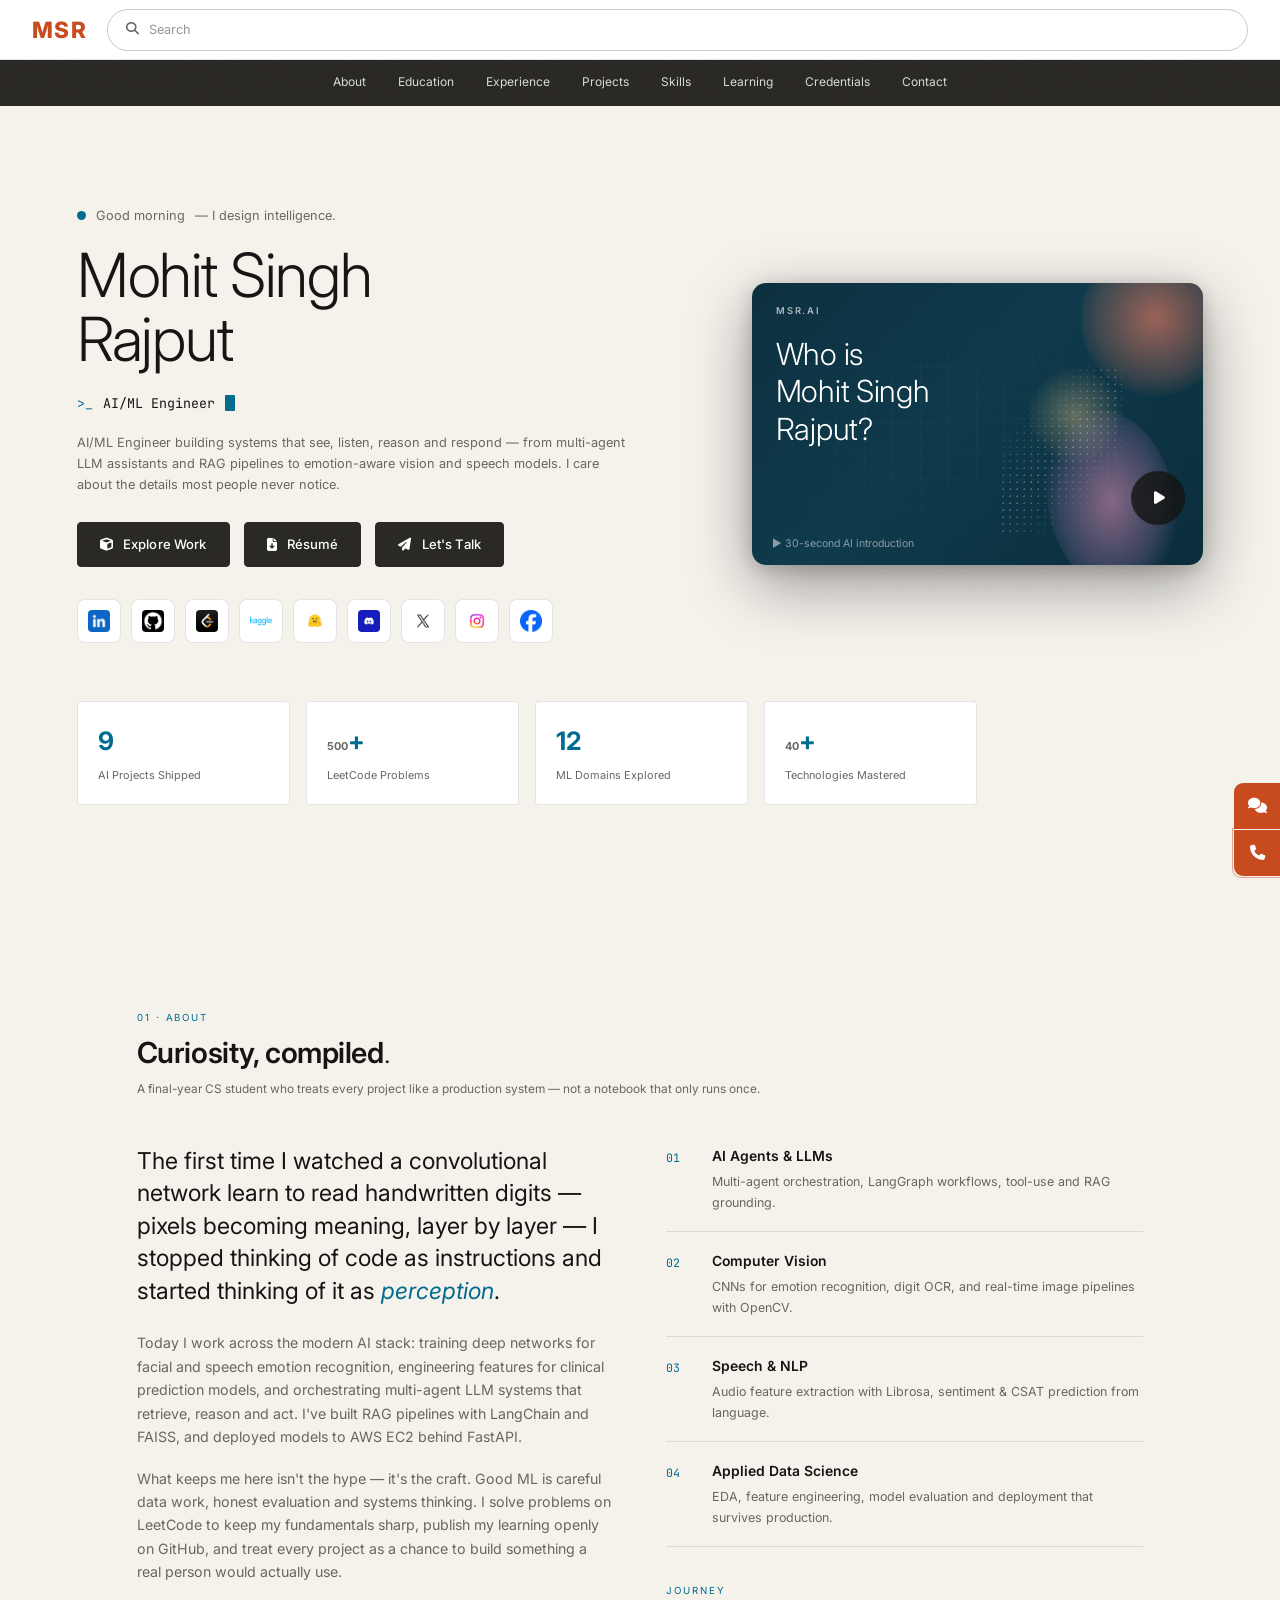
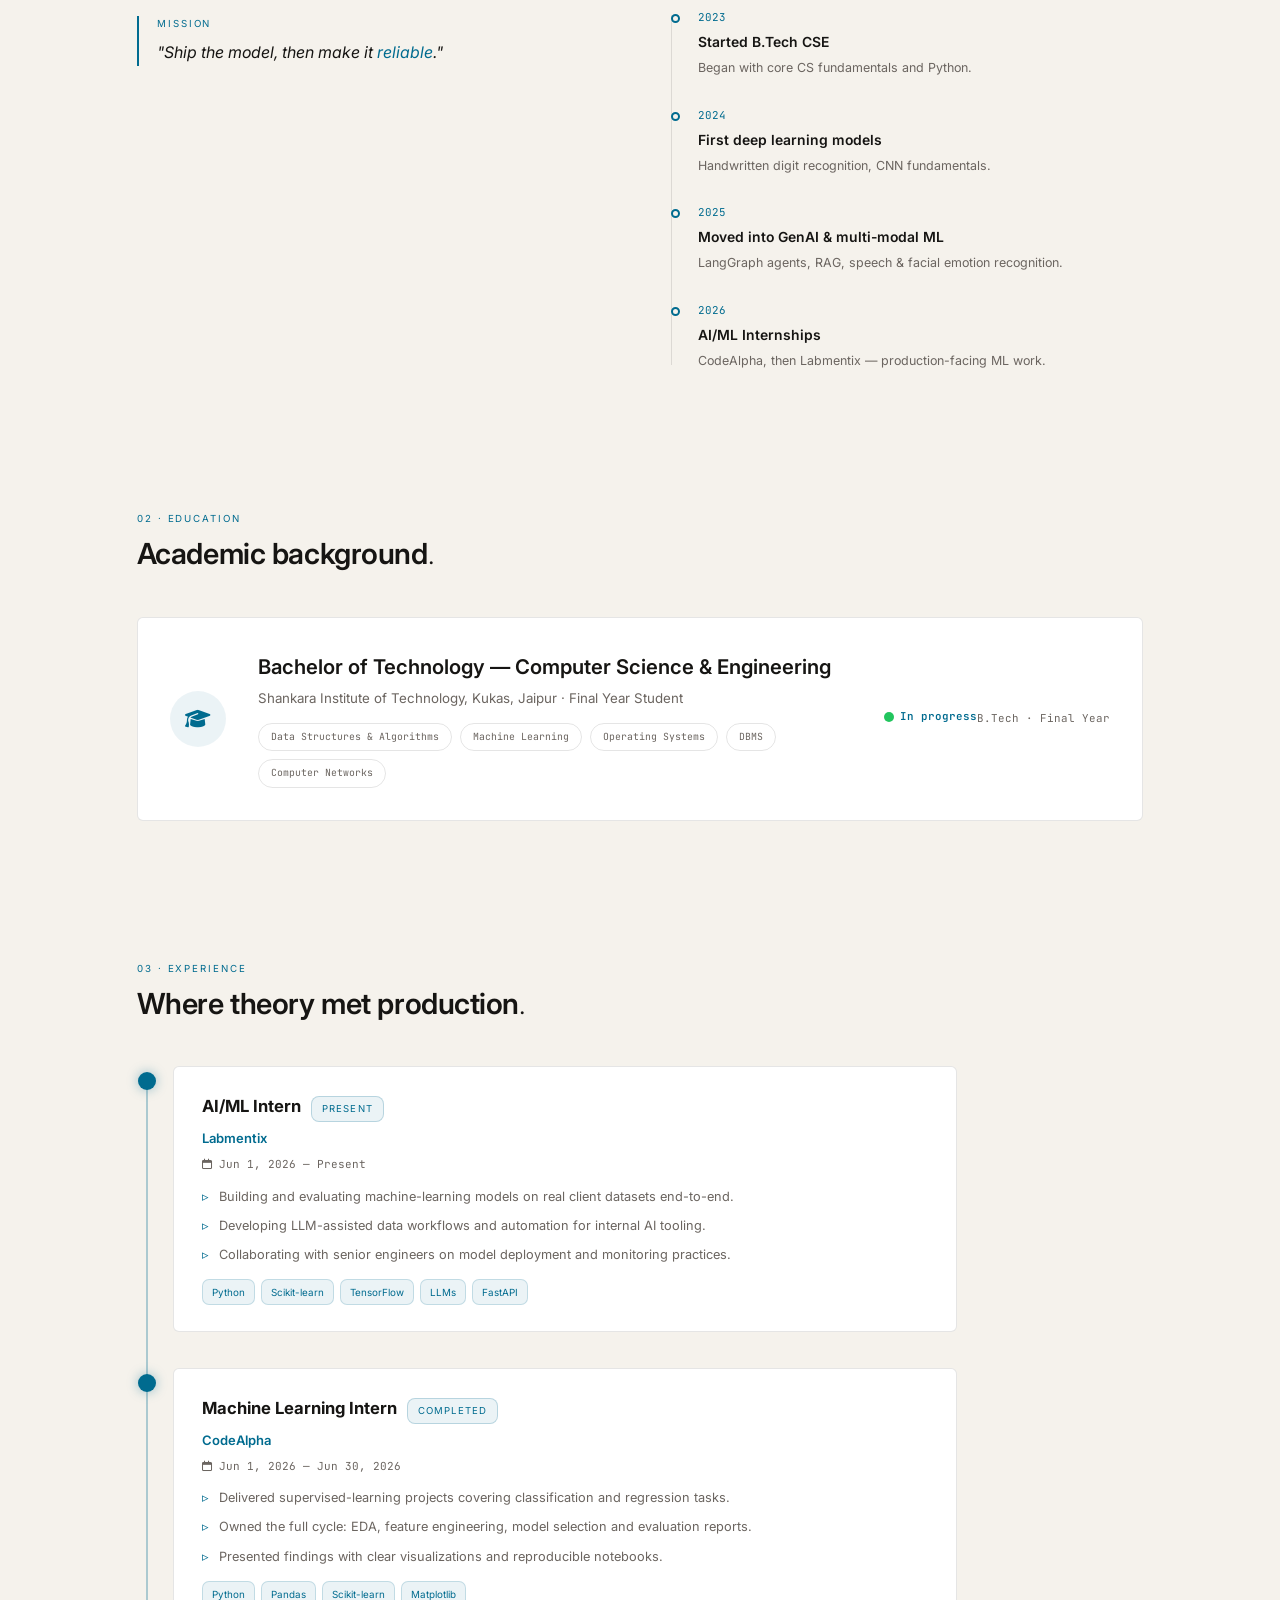
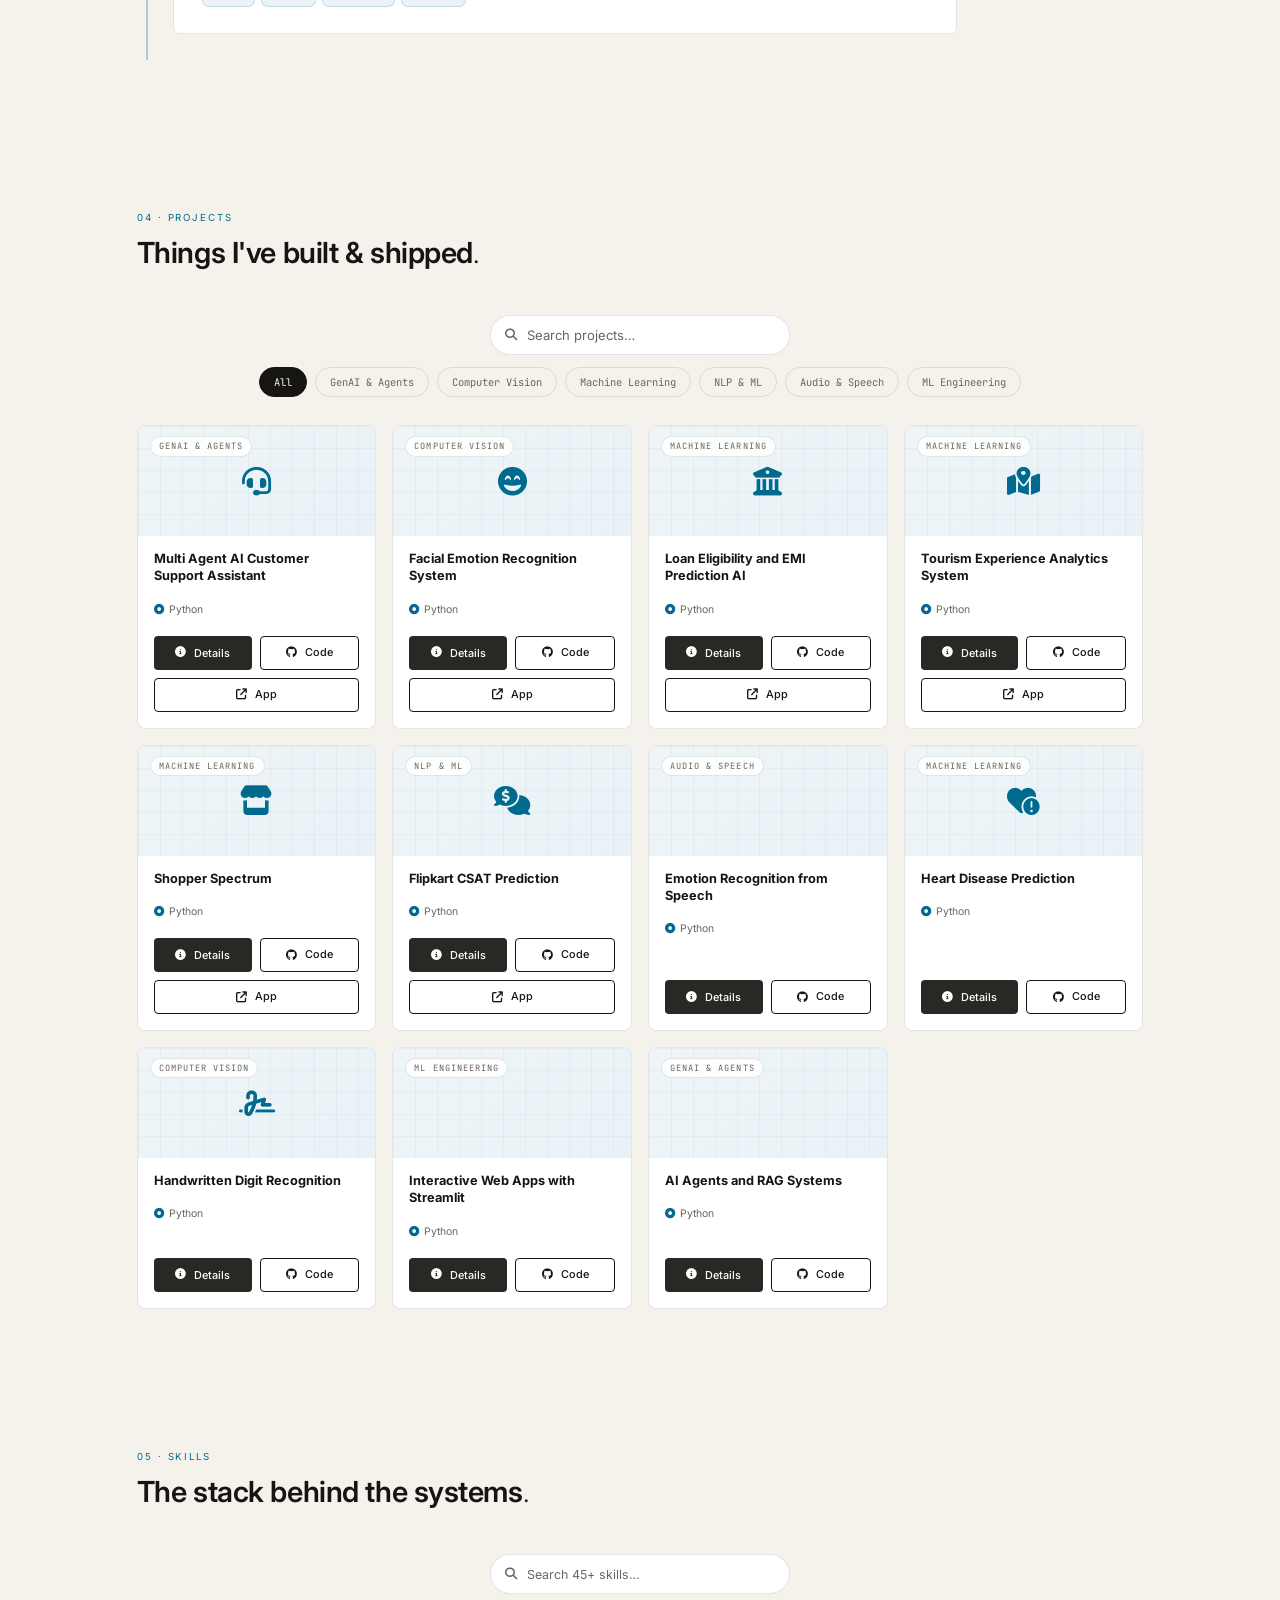
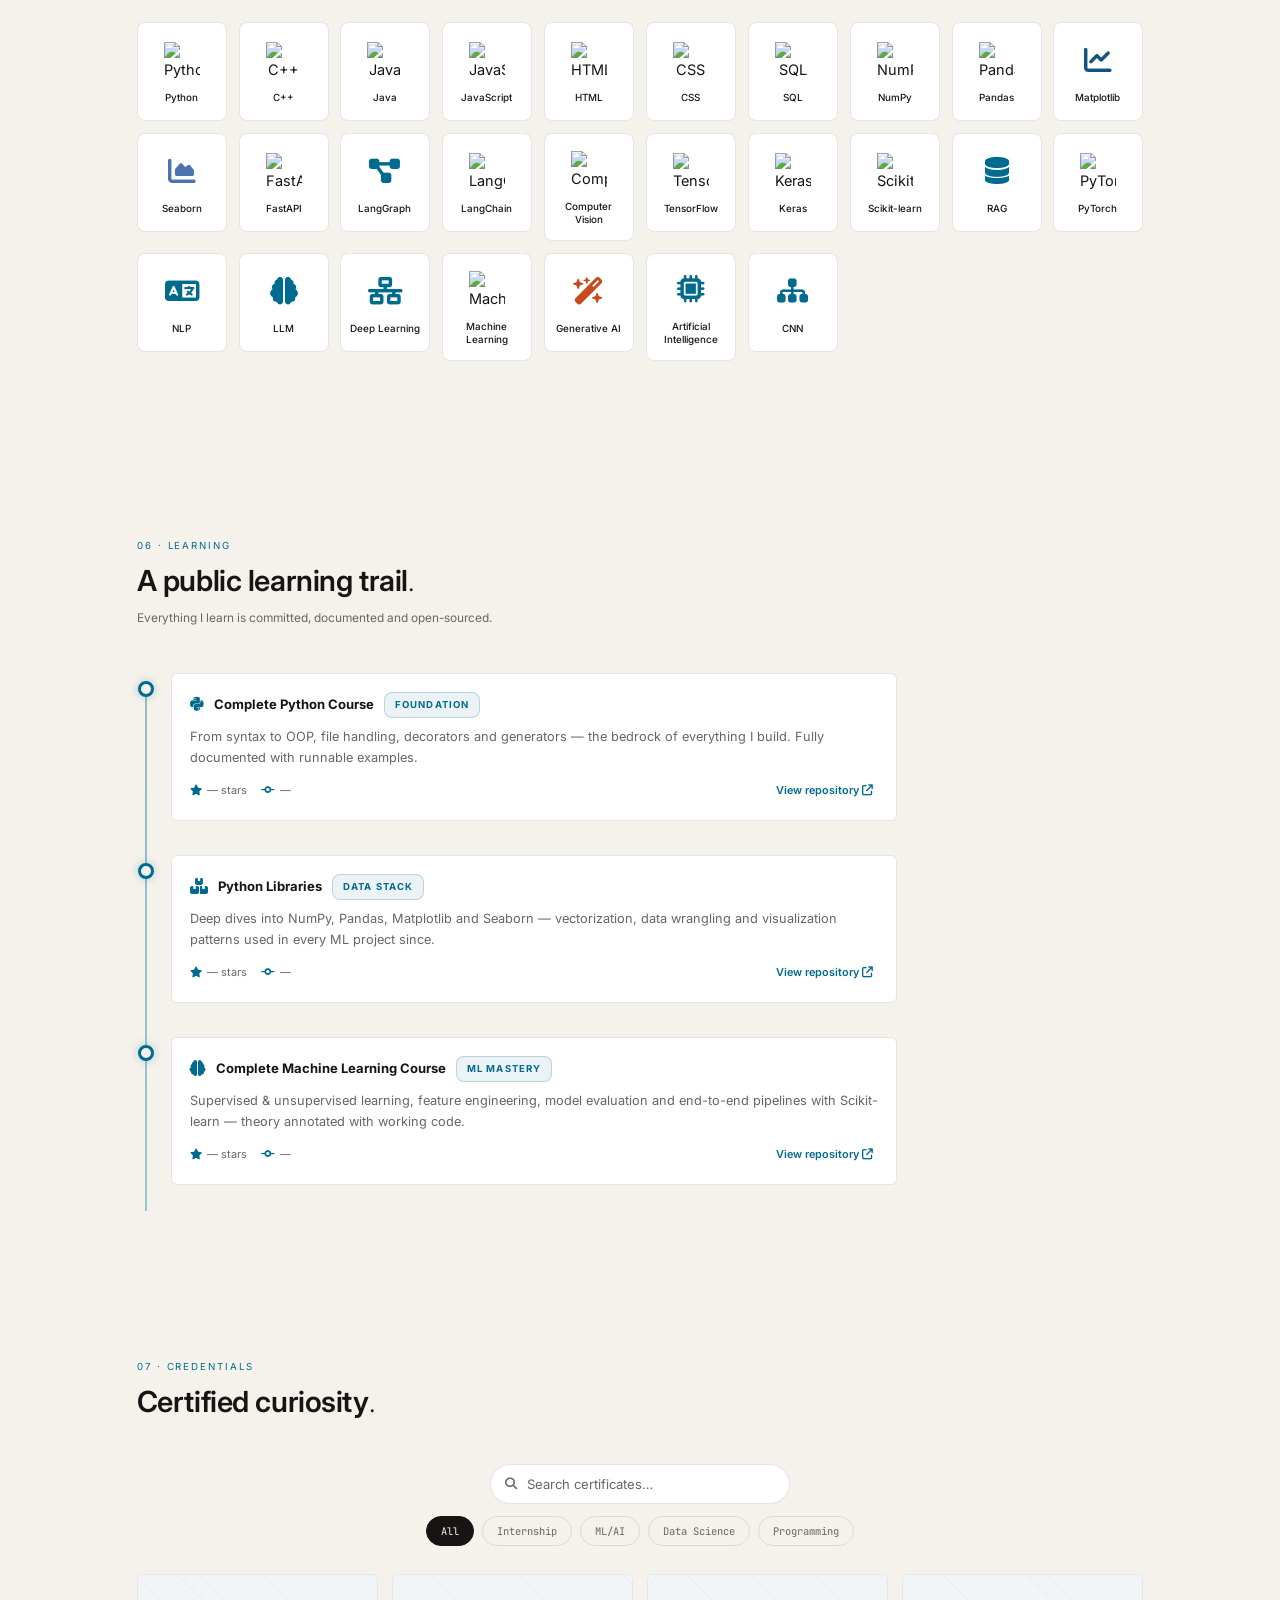
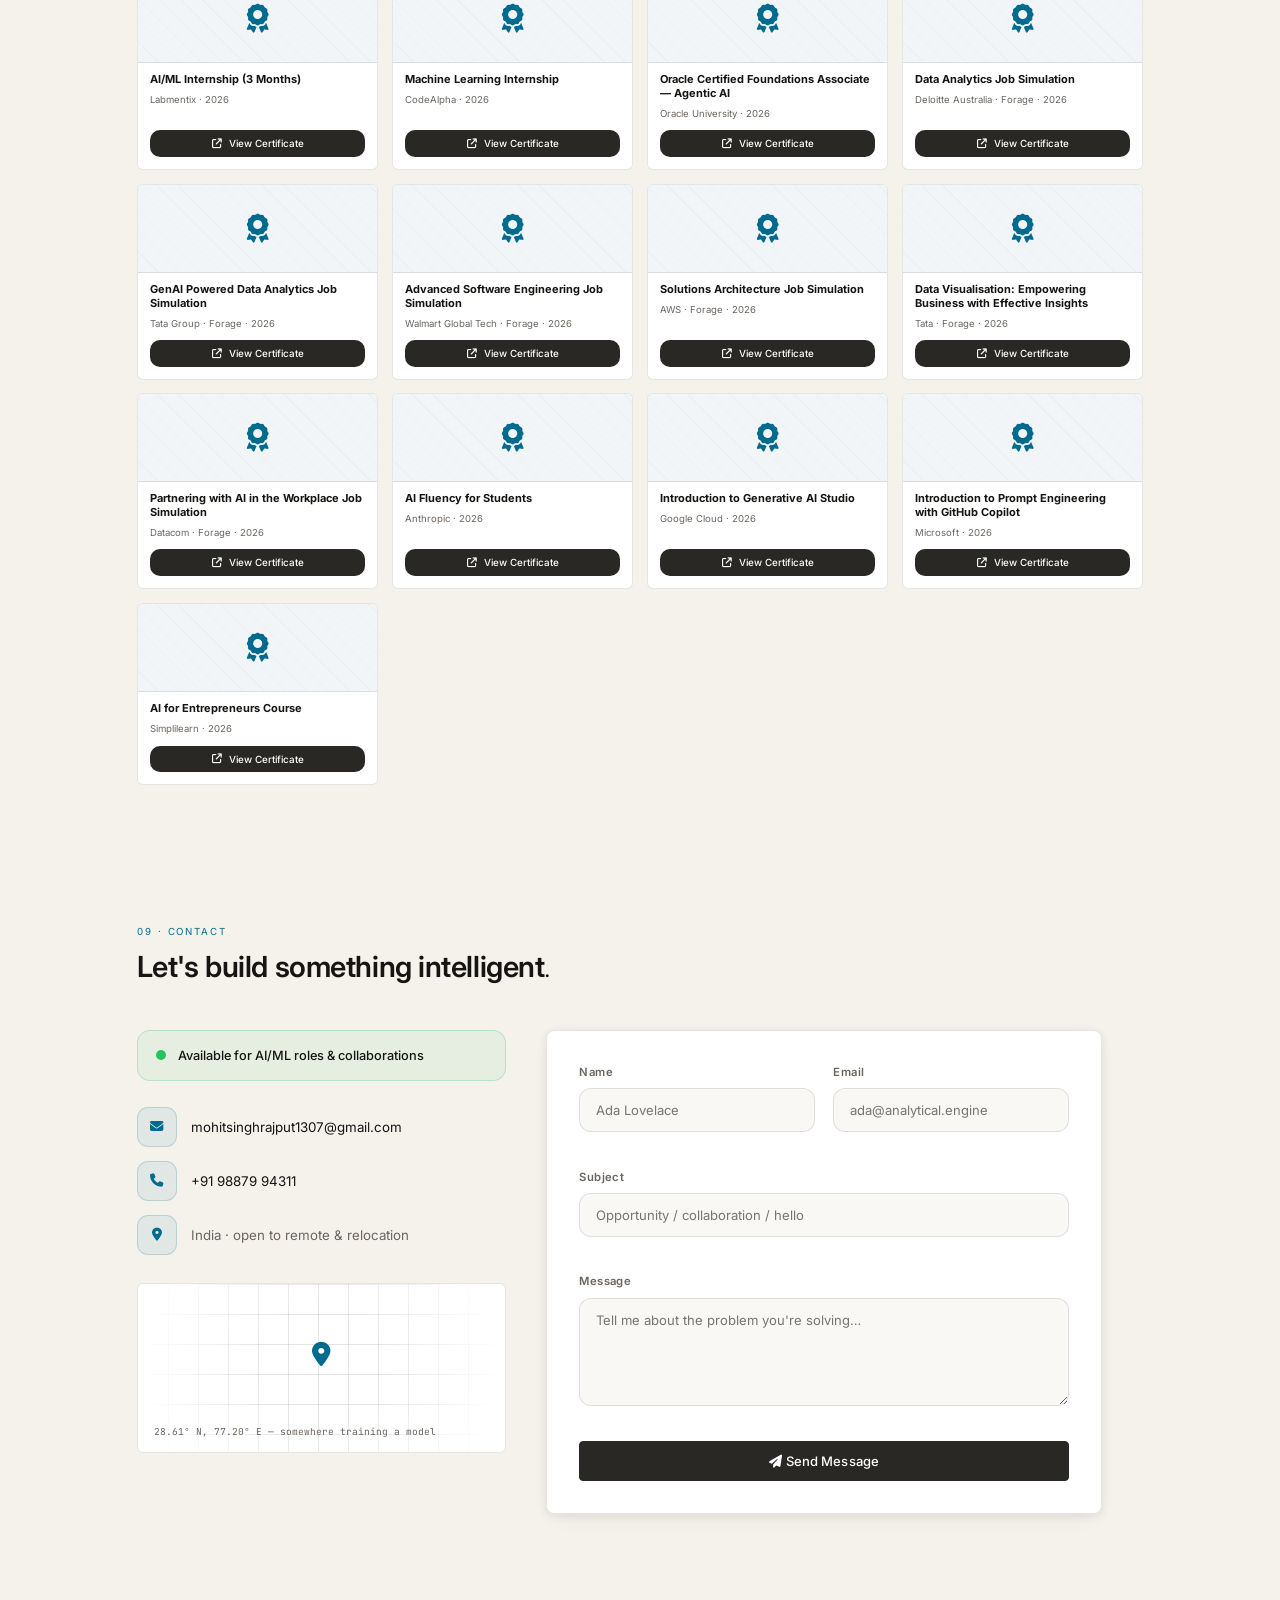
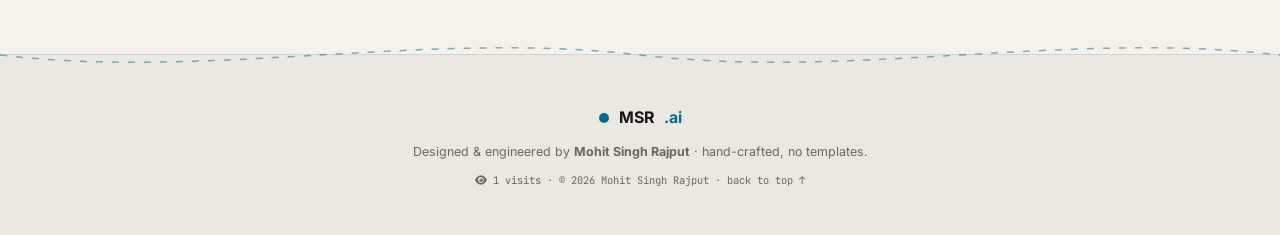
==== commit 9f9778fe: "Modify project loading message and remove description Updated project loading message for clarity an" ====
--- a/index.html
+++ b/index.html
@@ -279,7 +279,6 @@
   <header class="section-head reveal">
     <p class="section-eyebrow mono">04 · projects</p>
     <h2 class="section-title">Things I've built & shipped<span class="grad-text">.</span></h2>
-    <p class="section-sub">Live data streamed from the GitHub API — stars, languages, topics and activity.</p>
   </header>
 
   <div class="skills-controls reveal">
@@ -291,7 +290,7 @@
   </div>
 
   <div class="projects-grid" id="projects-grid" aria-live="polite">
-    <div class="grid-loading mono"><span class="spinner"></span> fetching repositories from GitHub…</div>
+    <div class="grid-loading mono"><span class="spinner"></span> loading projects…</div>
   </div>
 </section>
 
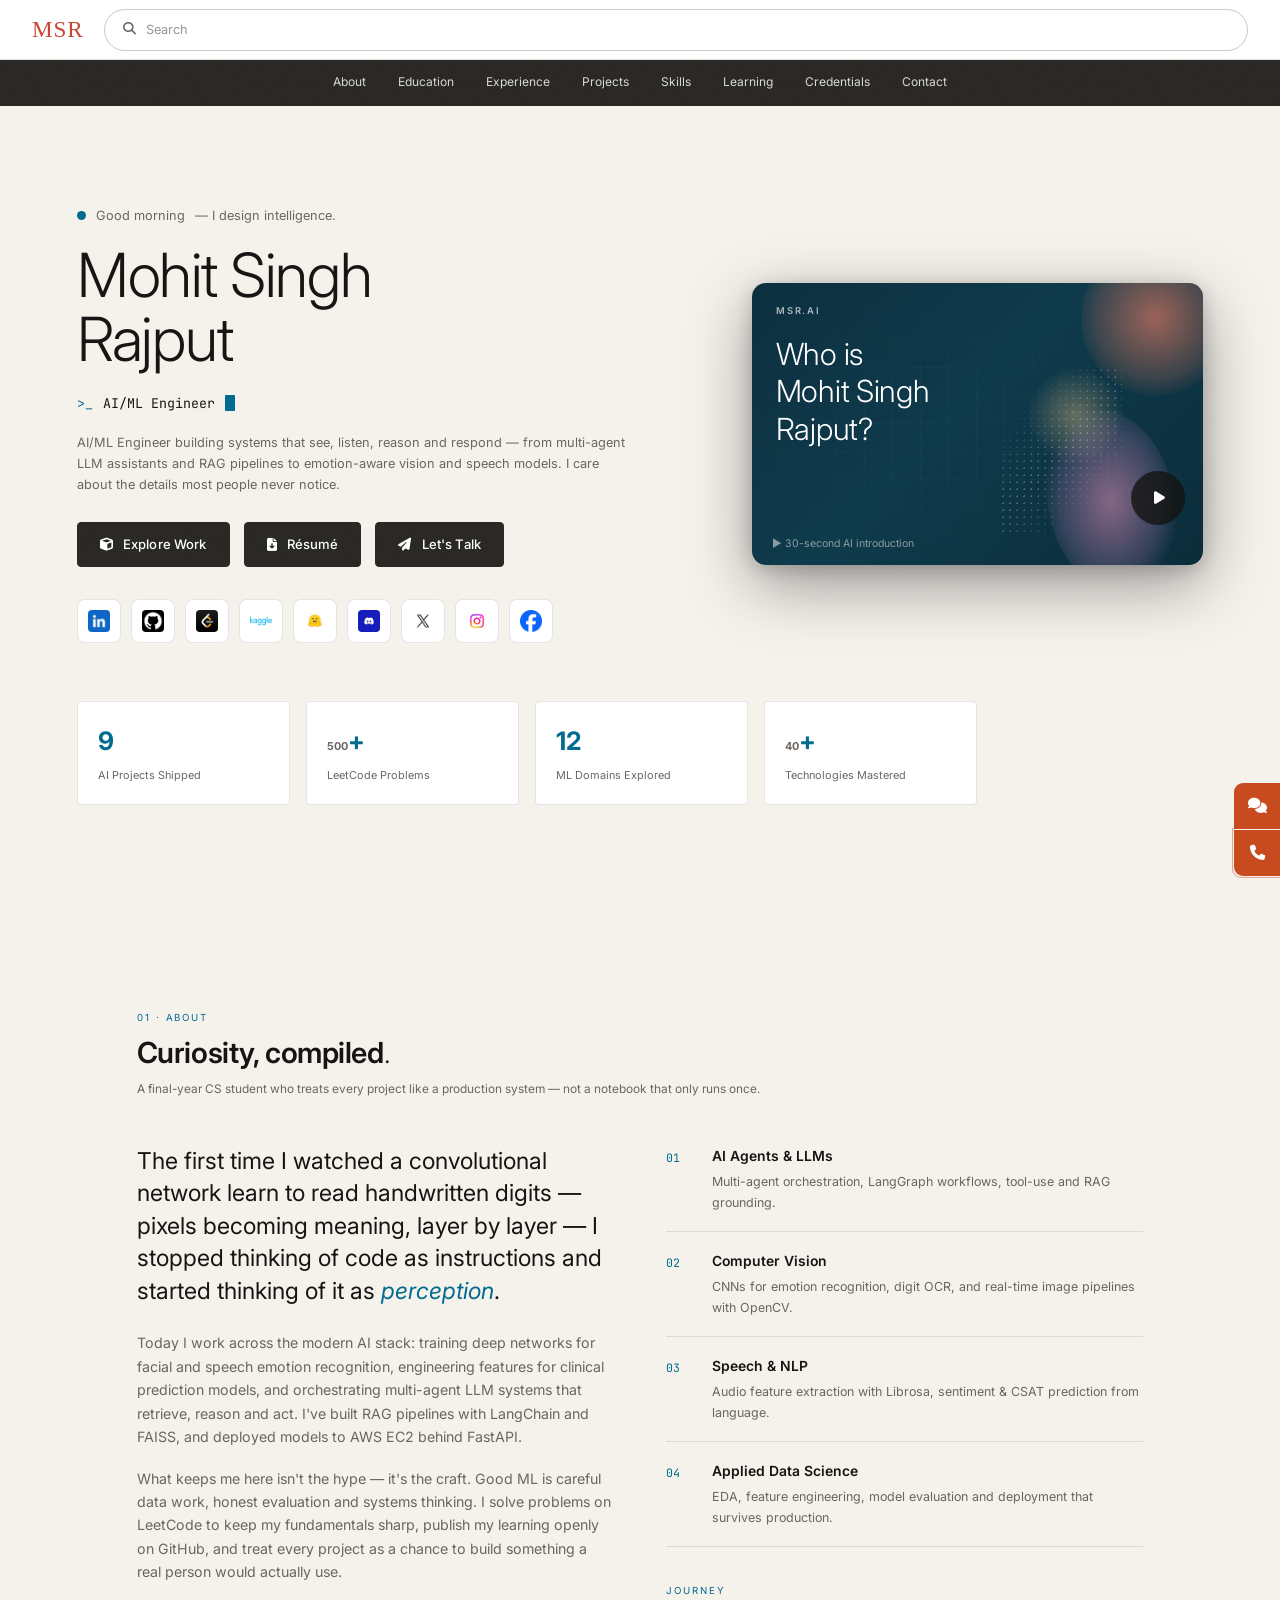
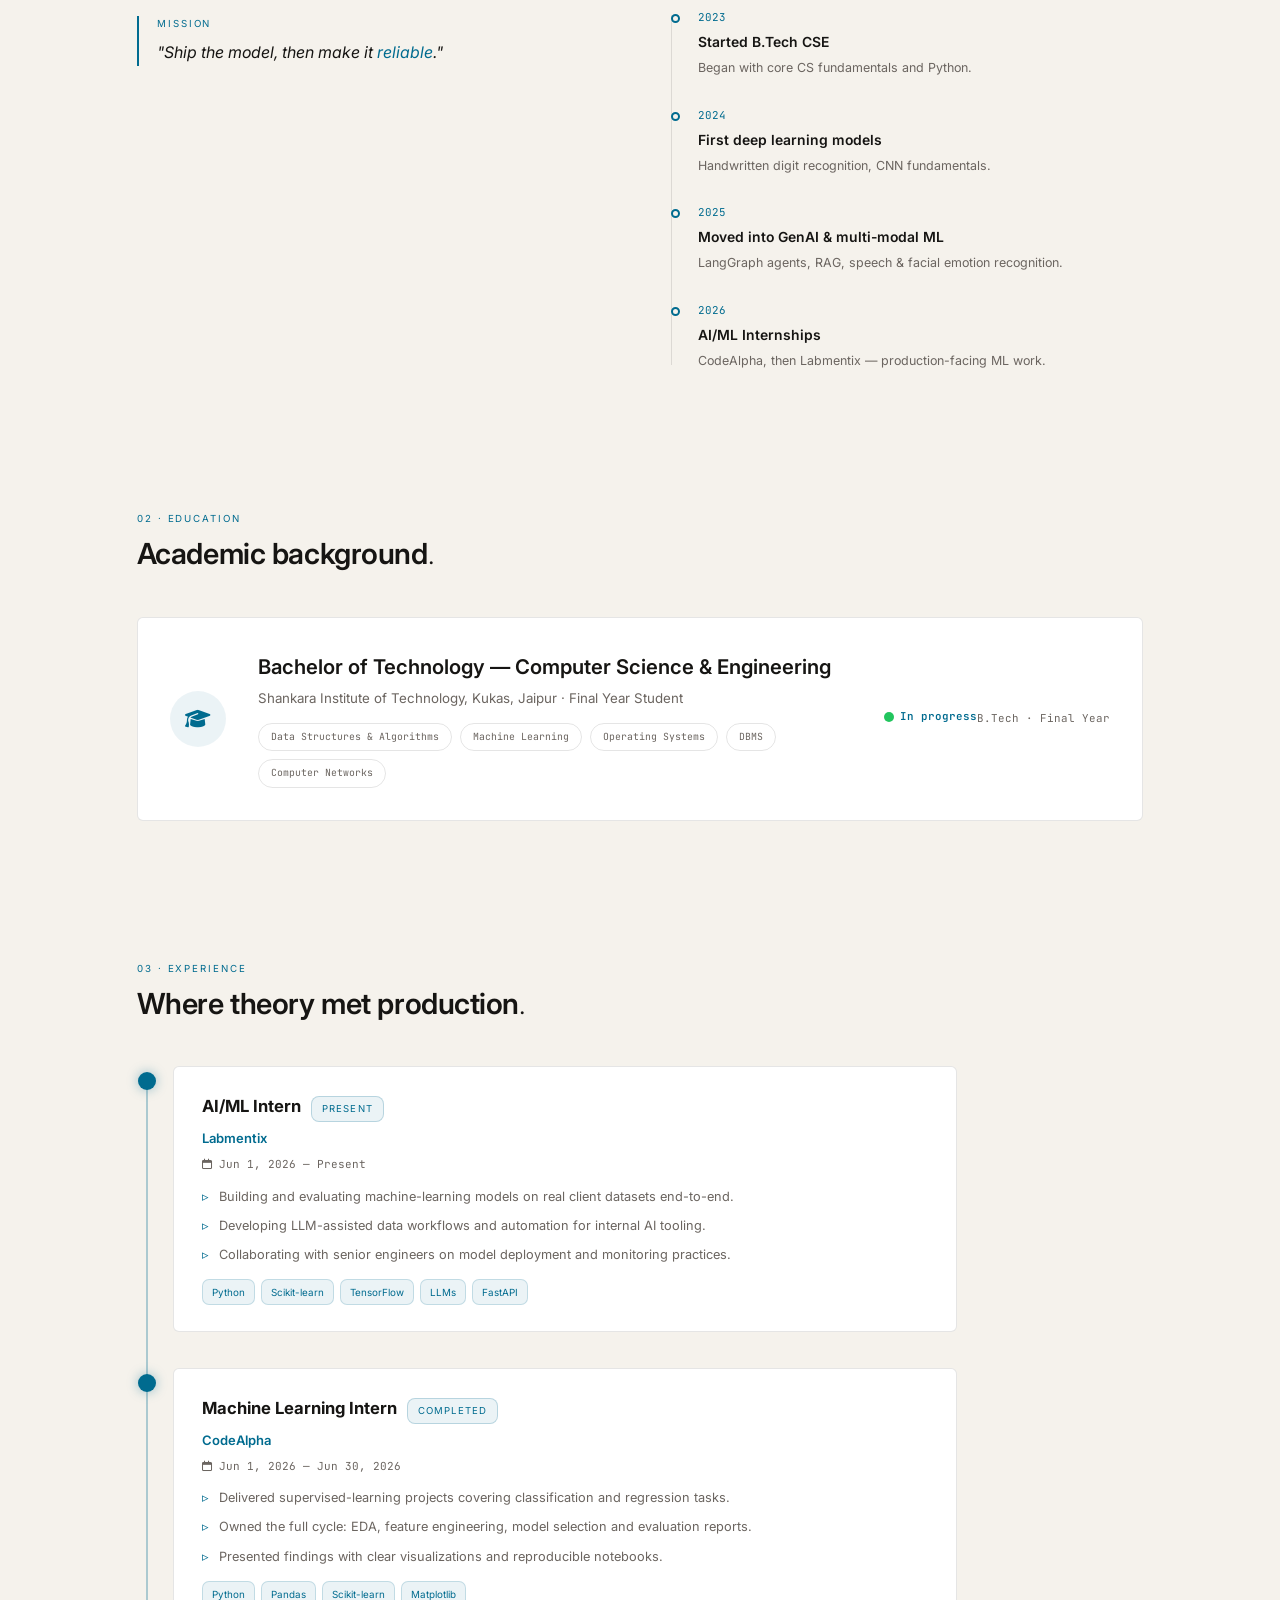
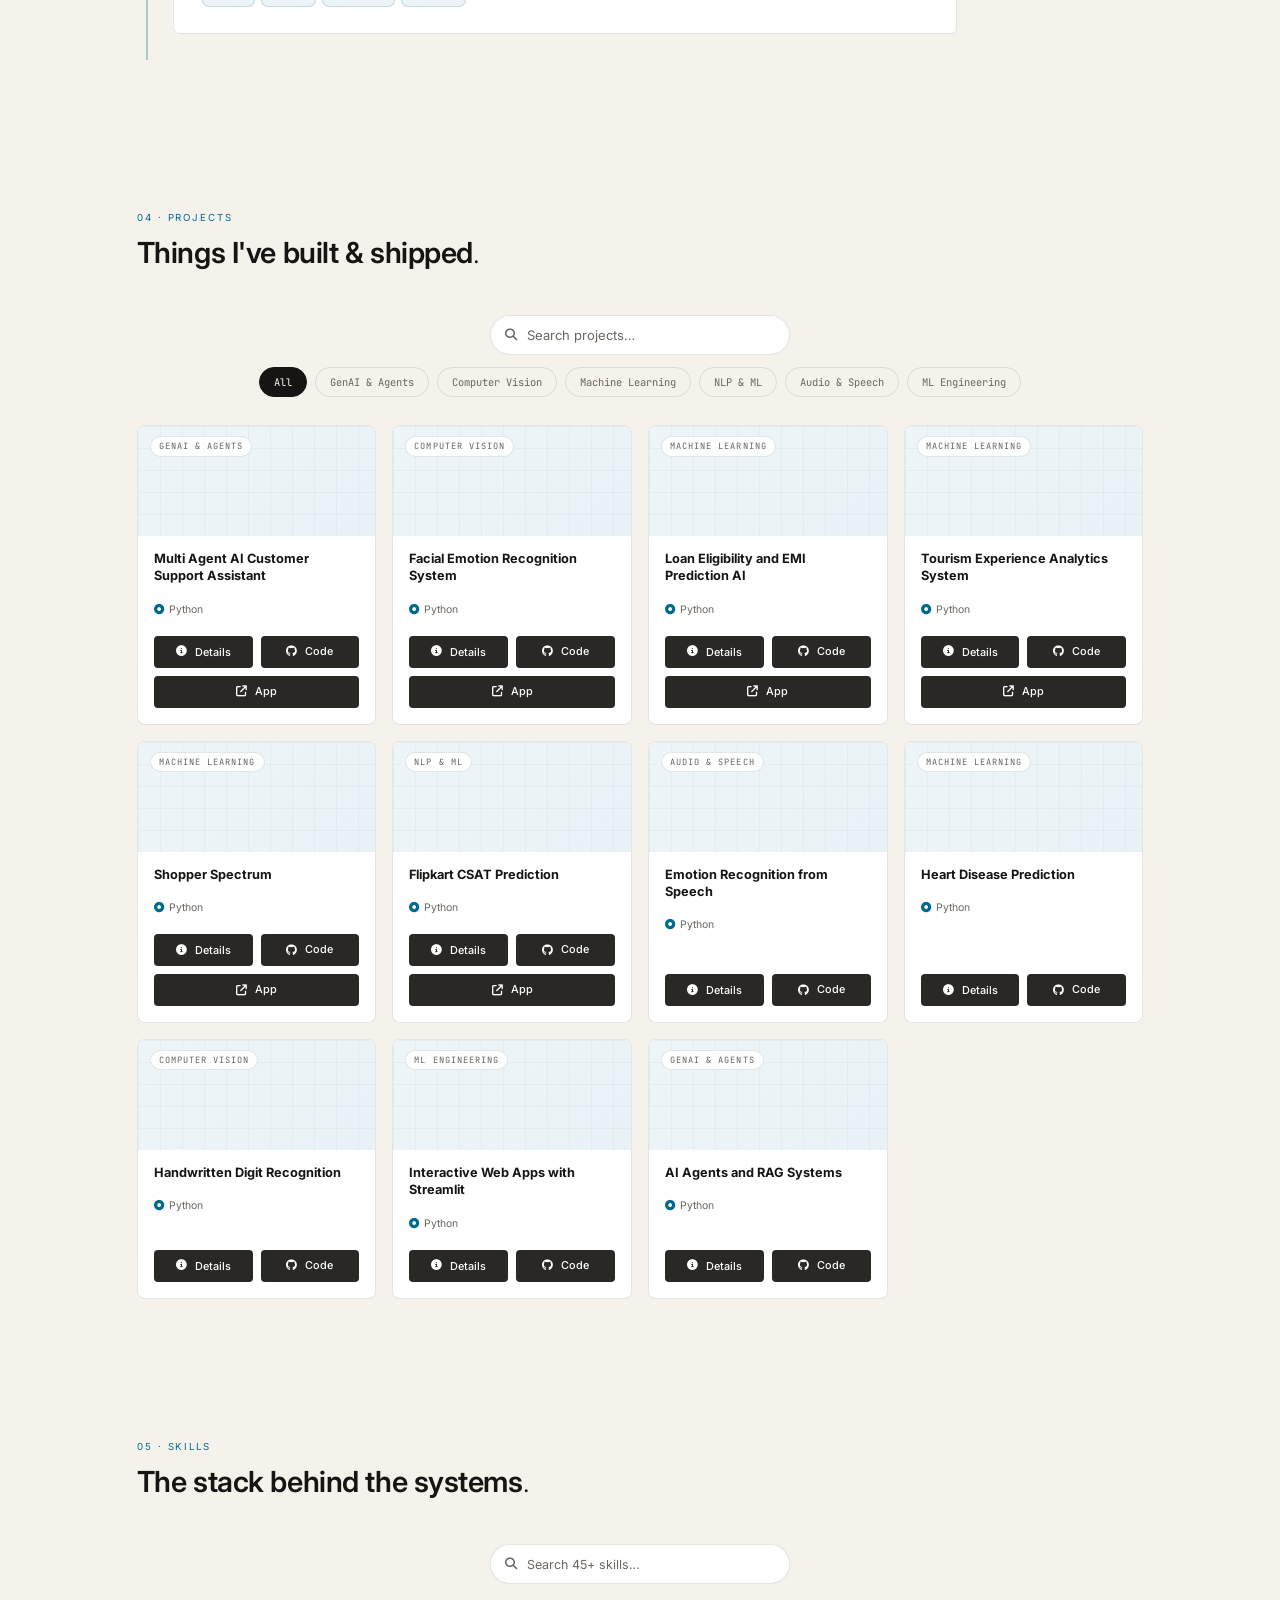
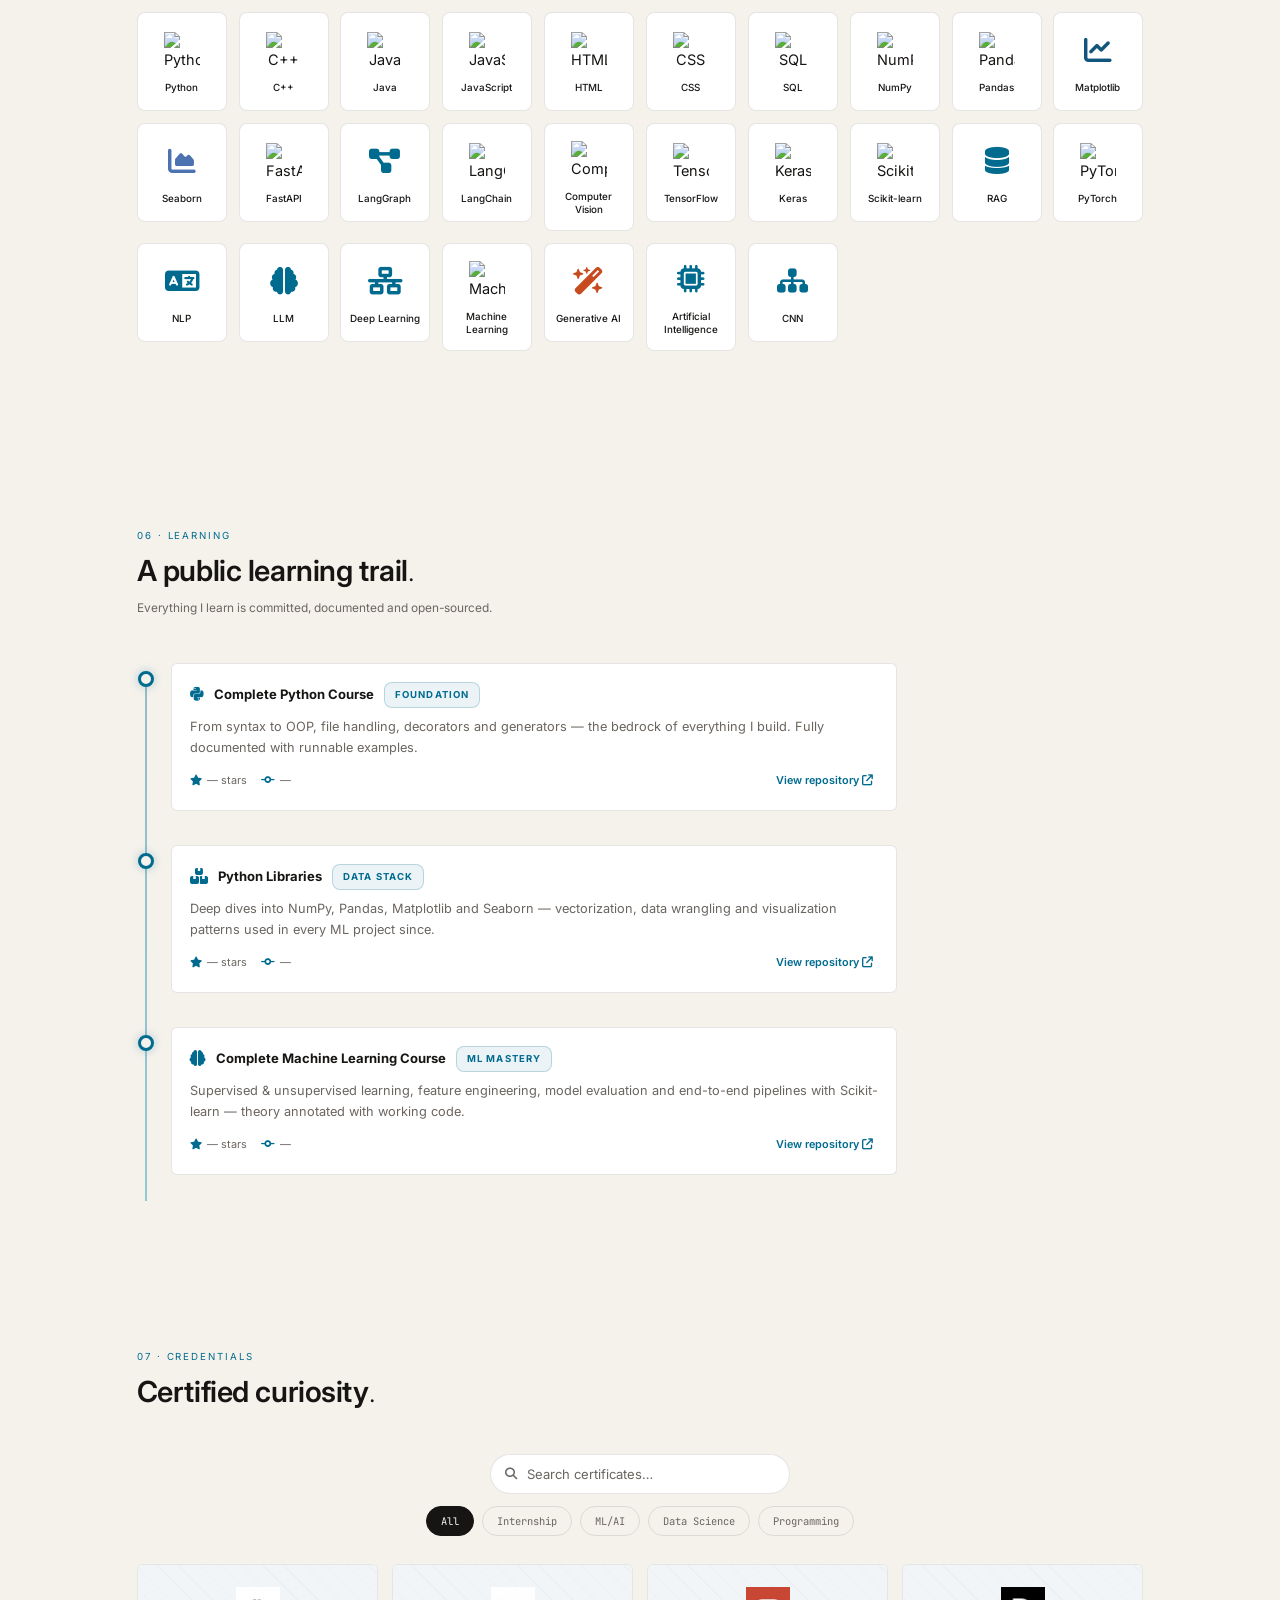
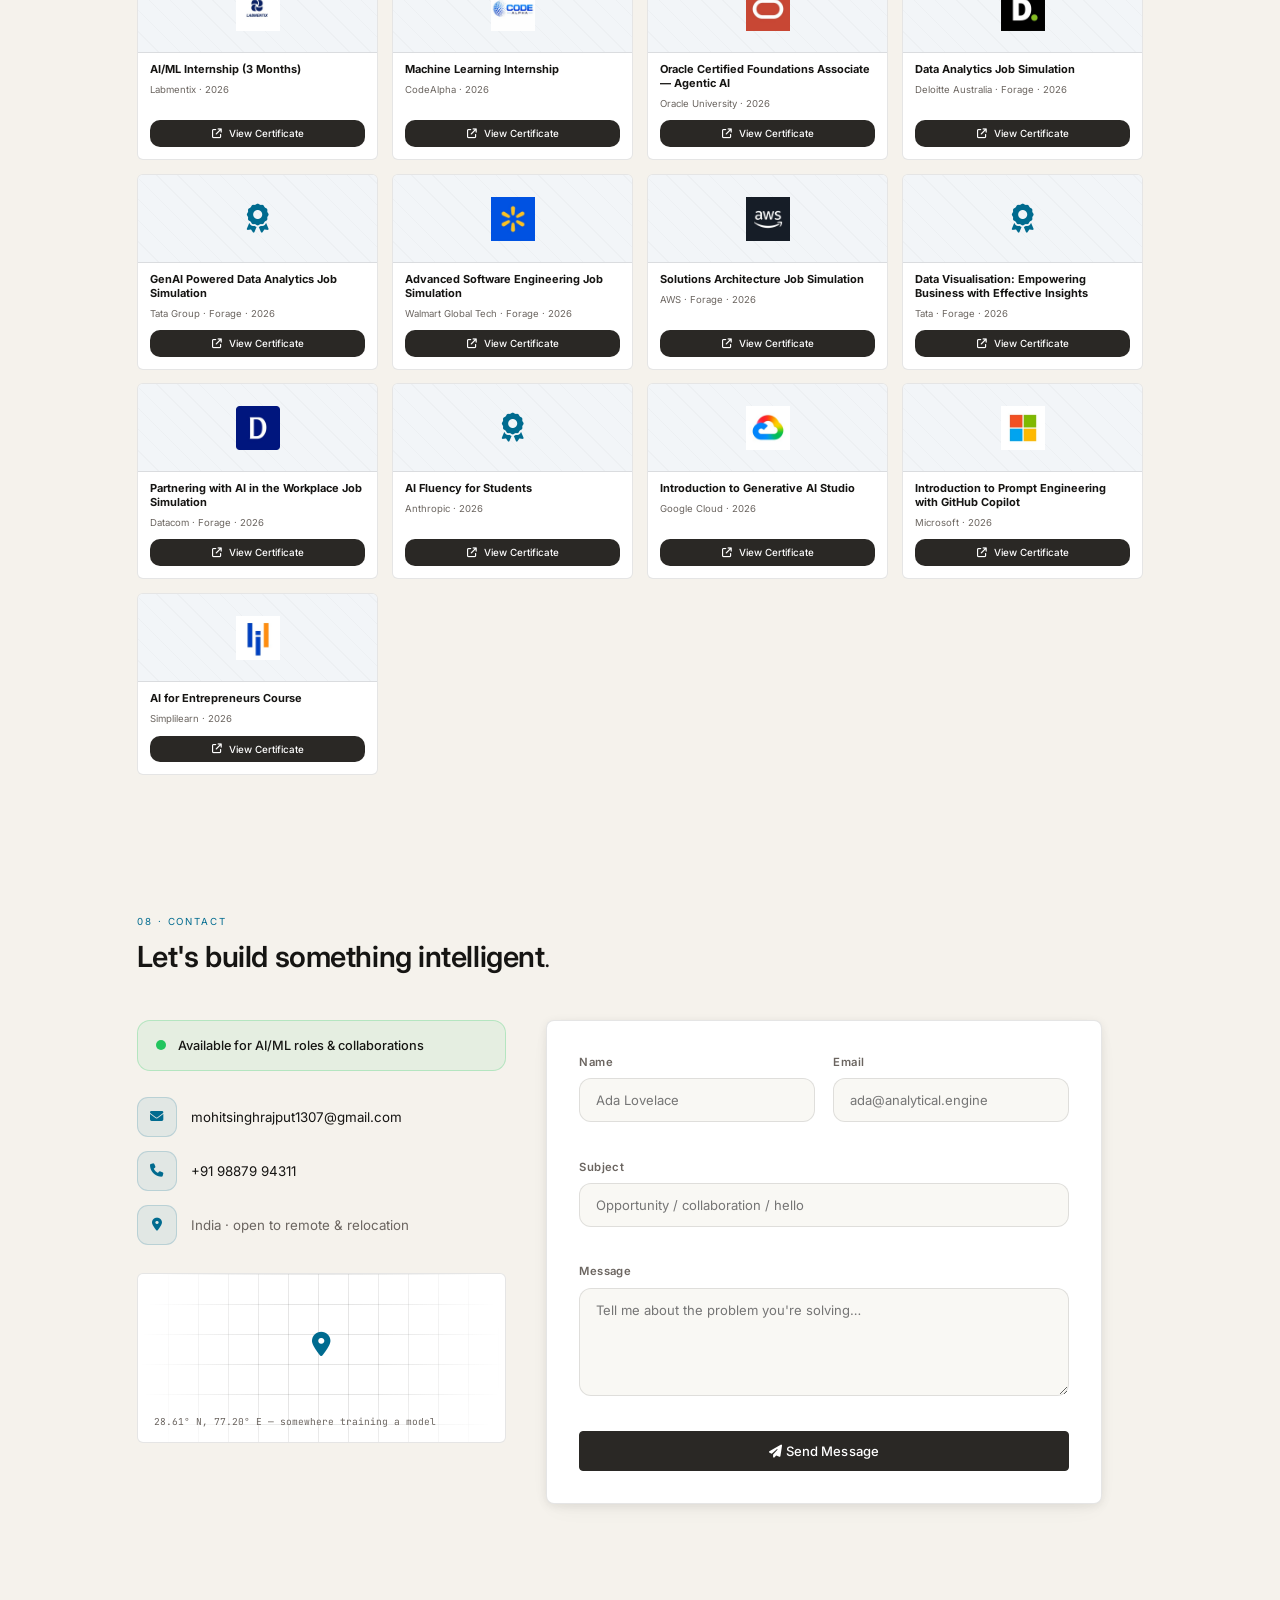
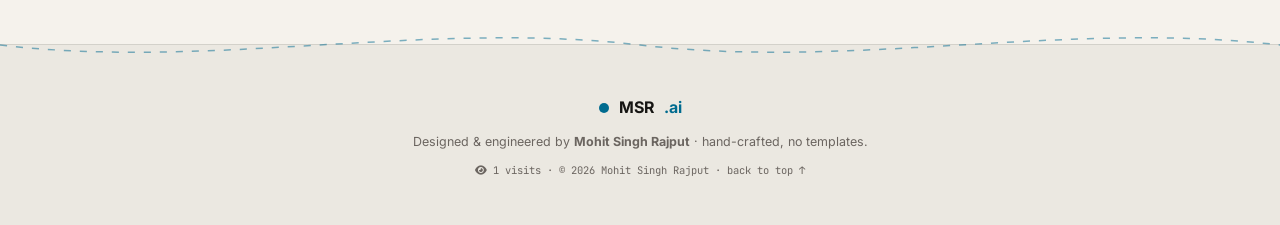
==== commit 06699304: "Update contact section eyebrow from '09' to '08'" ====
--- a/index.html
+++ b/index.html
@@ -342,7 +342,7 @@
 <!-- ═══════════ CONTACT ═══════════ -->
 <section id="contact-section" class="section" aria-label="Contact">
   <header class="section-head reveal">
-    <p class="section-eyebrow mono">09 · contact</p>
+    <p class="section-eyebrow mono">08 · contact</p>
     <h2 class="section-title">Let's build something intelligent<span class="grad-text">.</span></h2>
   </header>
   <div class="contact-grid">
--- a/style.css
+++ b/style.css
@@ -1789,18 +1789,22 @@
   background: #161513; border-radius: 2px;
   transition: transform .25s, opacity .25s;
 }
-/* MSR brand: Oracle-logo style */
+/* MSR brand: Oracle-logo exact style */
 .nav-brand .brand-orb { display: none !important; }
+.nav-brand i { display: none !important; }
 .nav-brand, .nav-brand .brand-text {
-  font-family: var(--font-body) !important;
-  font-size: 1.55rem !important;
-  font-weight: 800 !important;
-  color: #c74b1f !important;
-  letter-spacing: .06em !important;
+  font-family: Georgia, 'Times New Roman', serif !important;
+  font-size: 1.6rem !important;
+  font-weight: 400 !important;
+  color: #C74634 !important;
+  letter-spacing: .04em !important;
   text-transform: uppercase !important;
   font-style: normal !important;
-}
-.nav-brand i { display: none !important; }
+  background: none !important;
+  -webkit-background-clip: unset !important;
+  background-clip: unset !important;
+  -webkit-text-fill-color: #C74634 !important;
+}
 
 /* ── Oracle widget: bottom-right corner ── */
 #oracle-widget { bottom: 24px !important; right: 0 !important; }
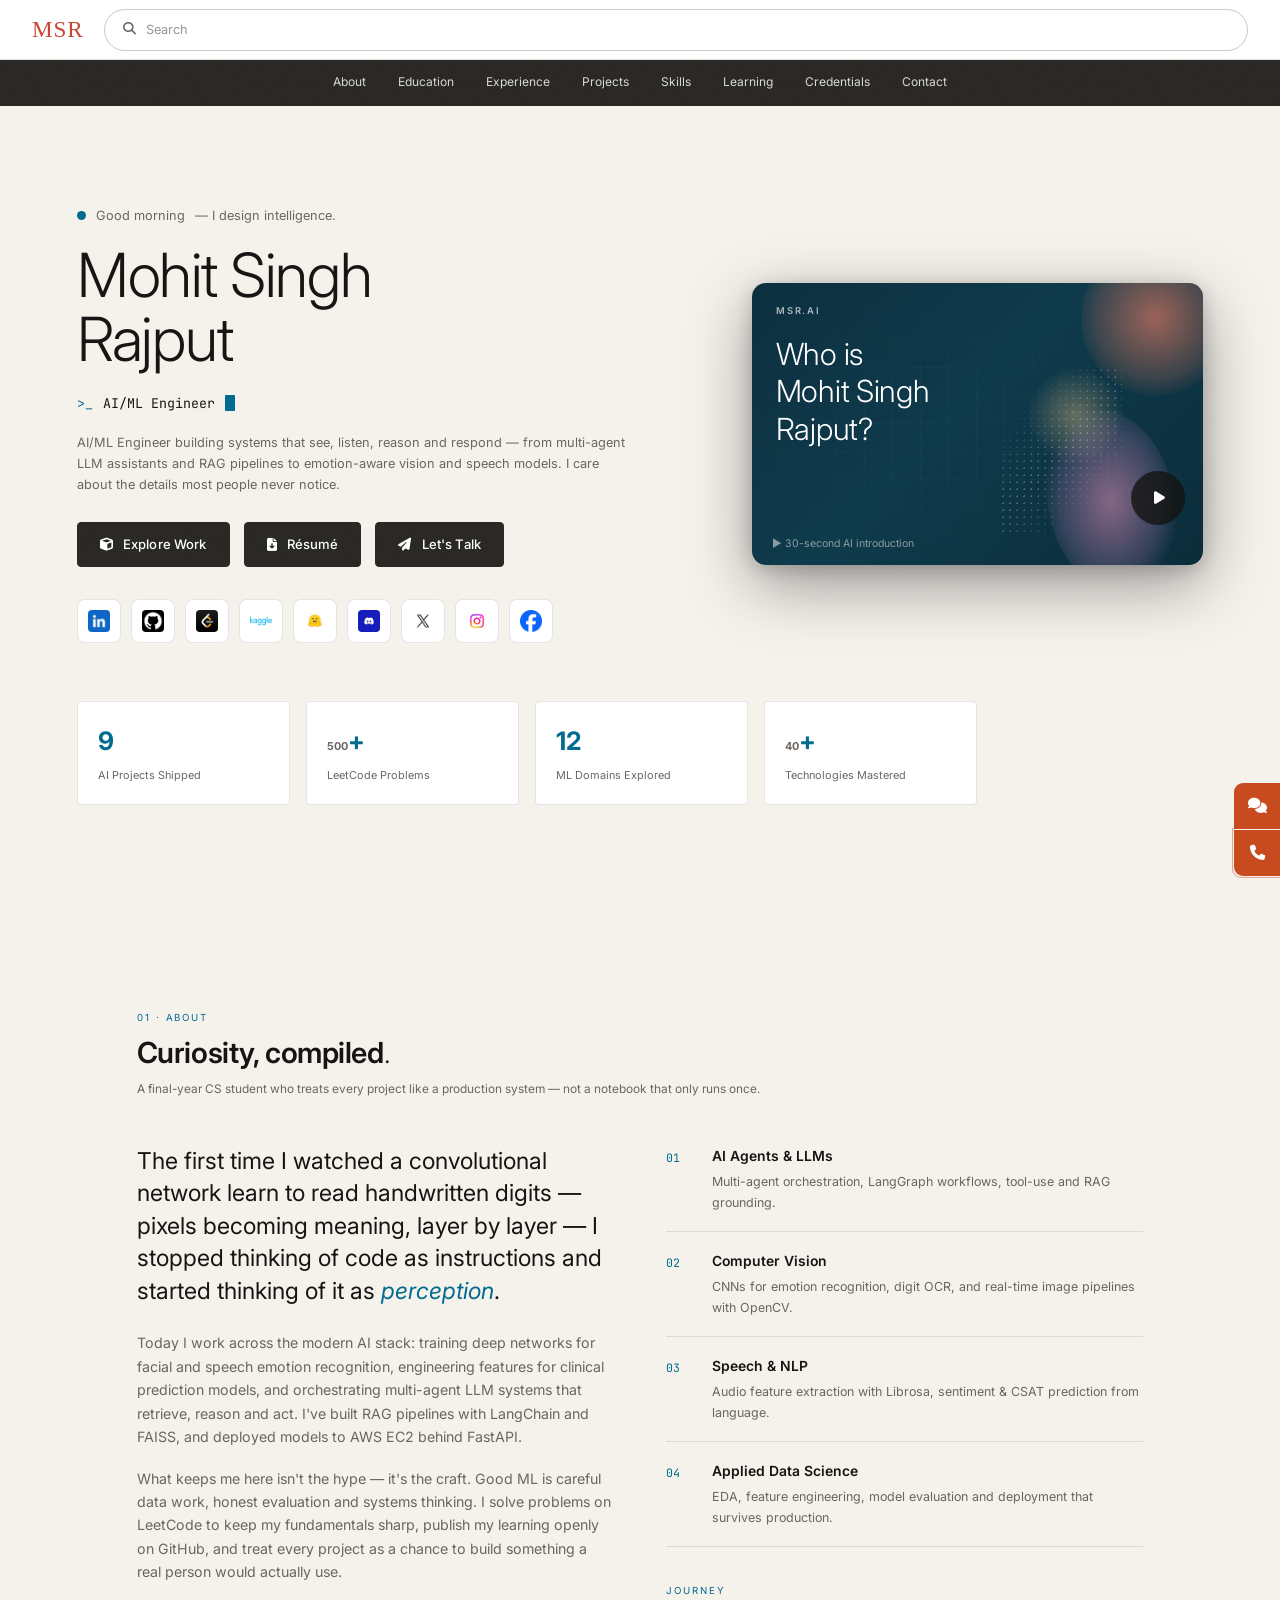
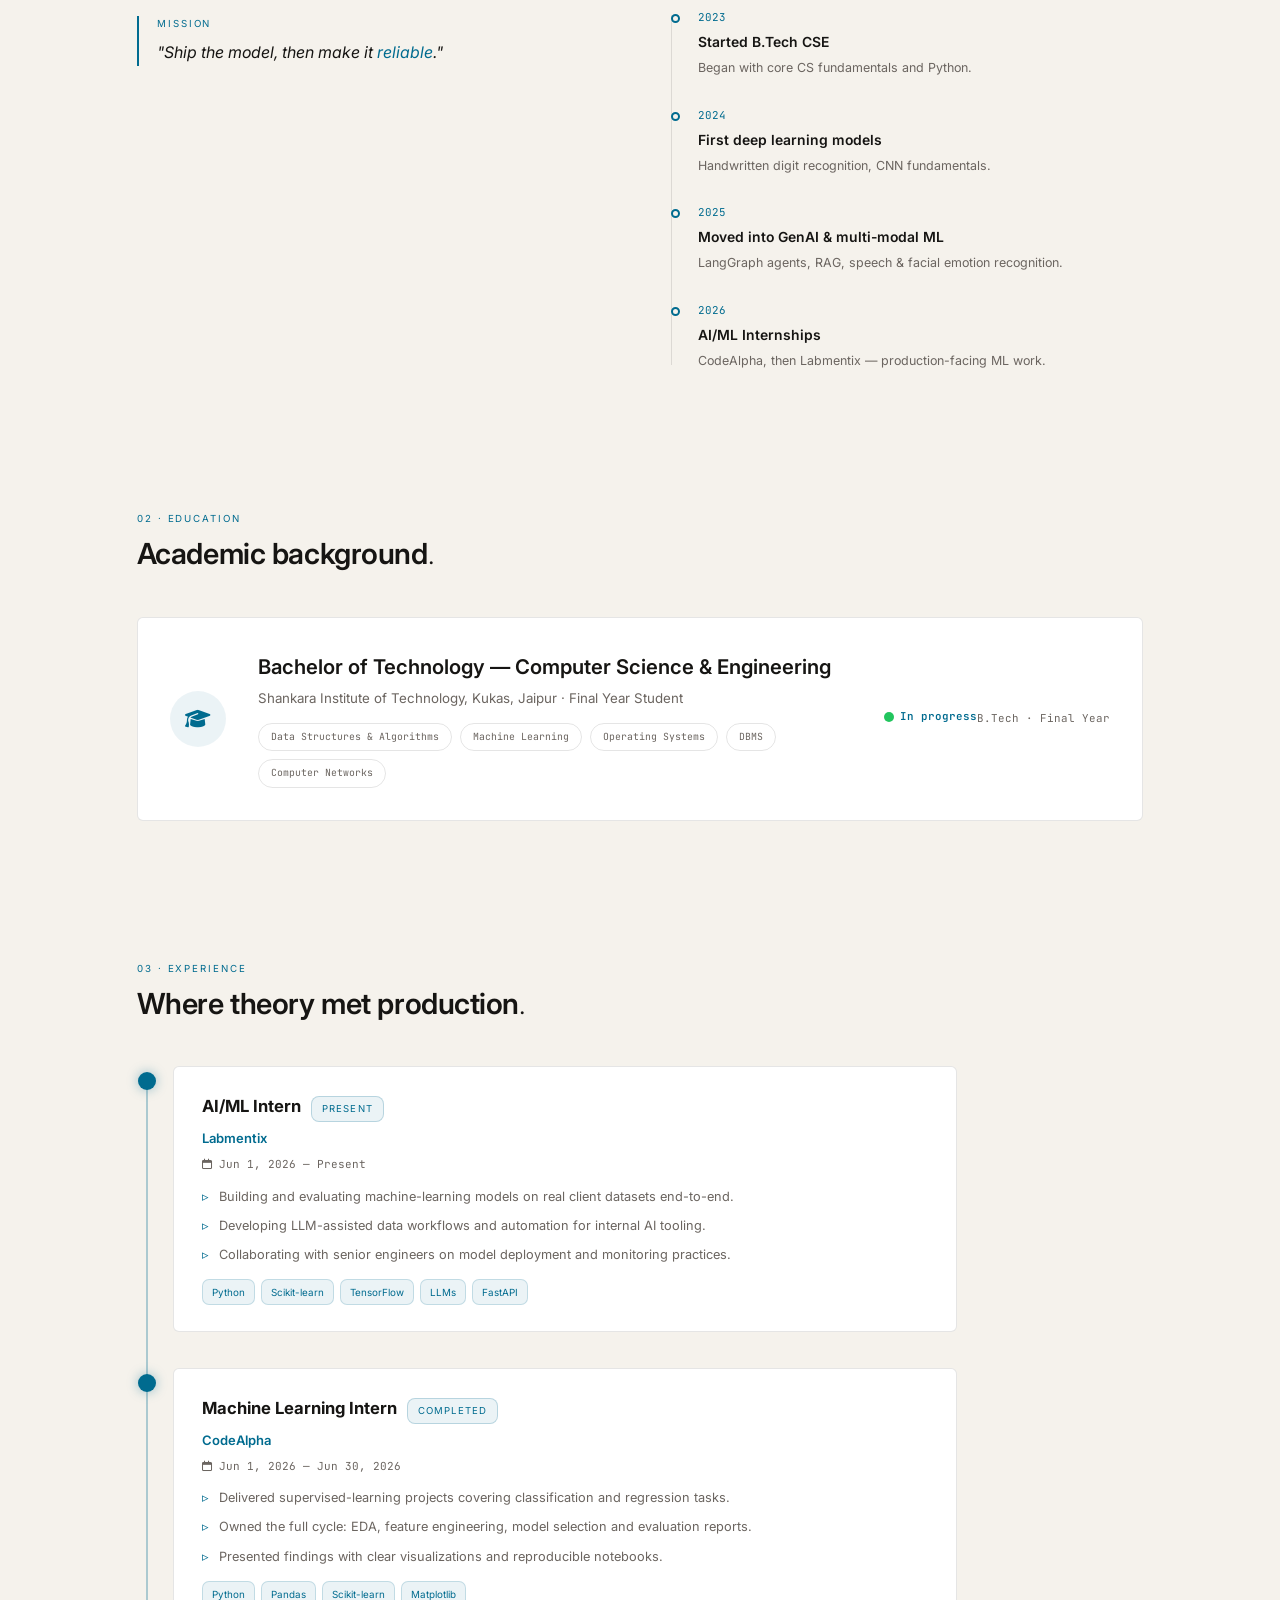
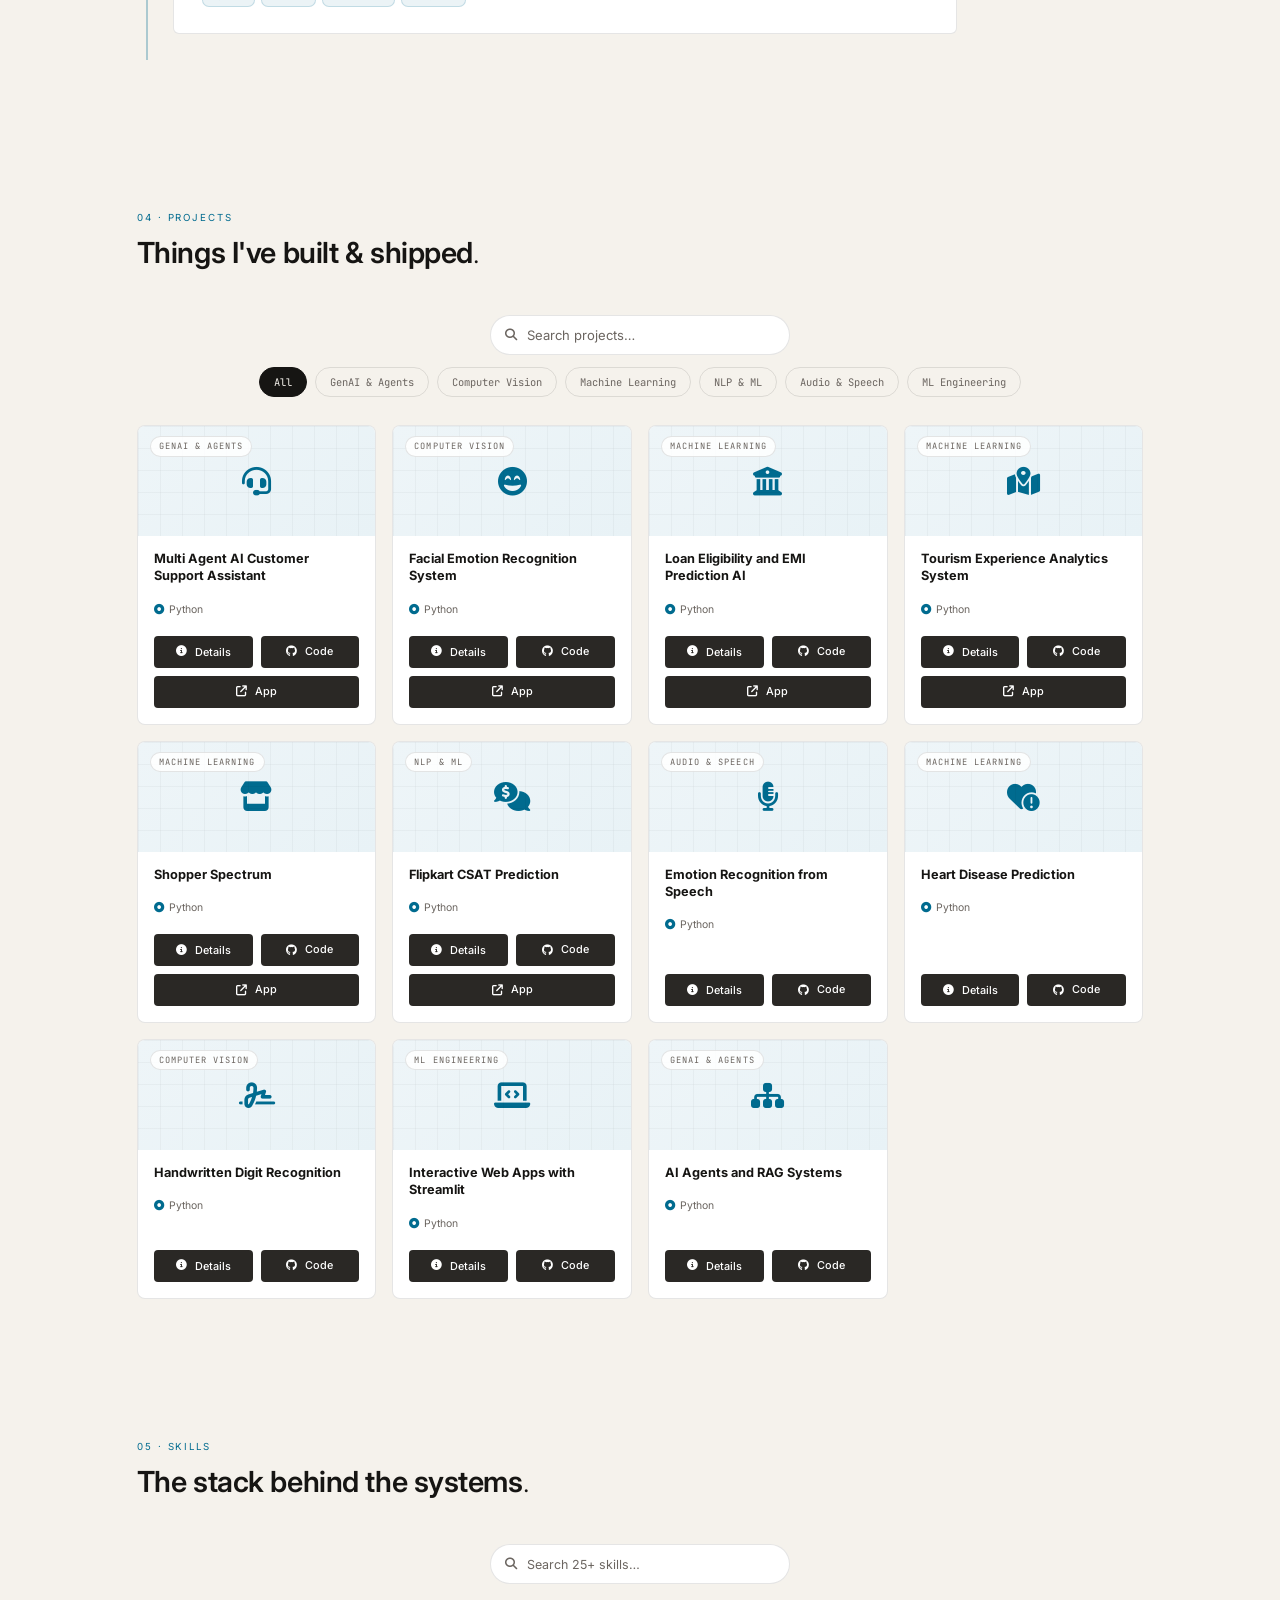
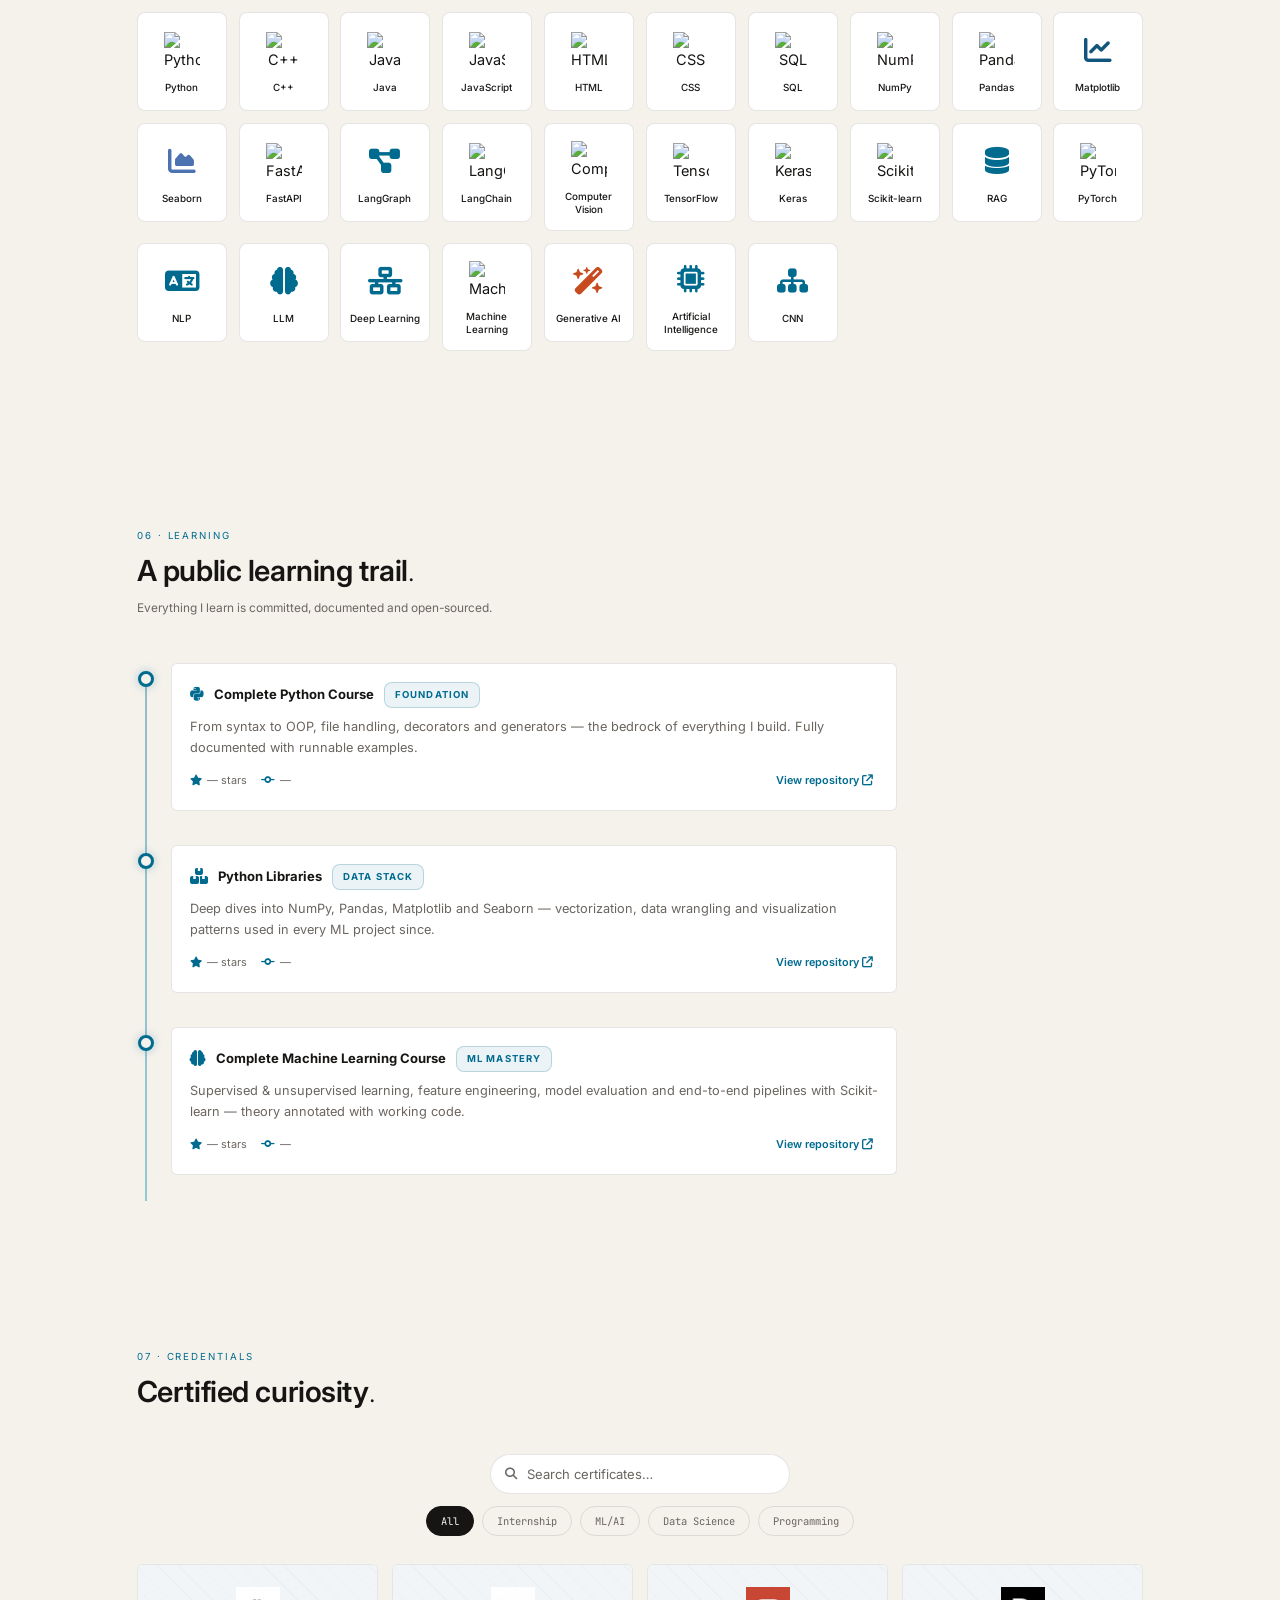
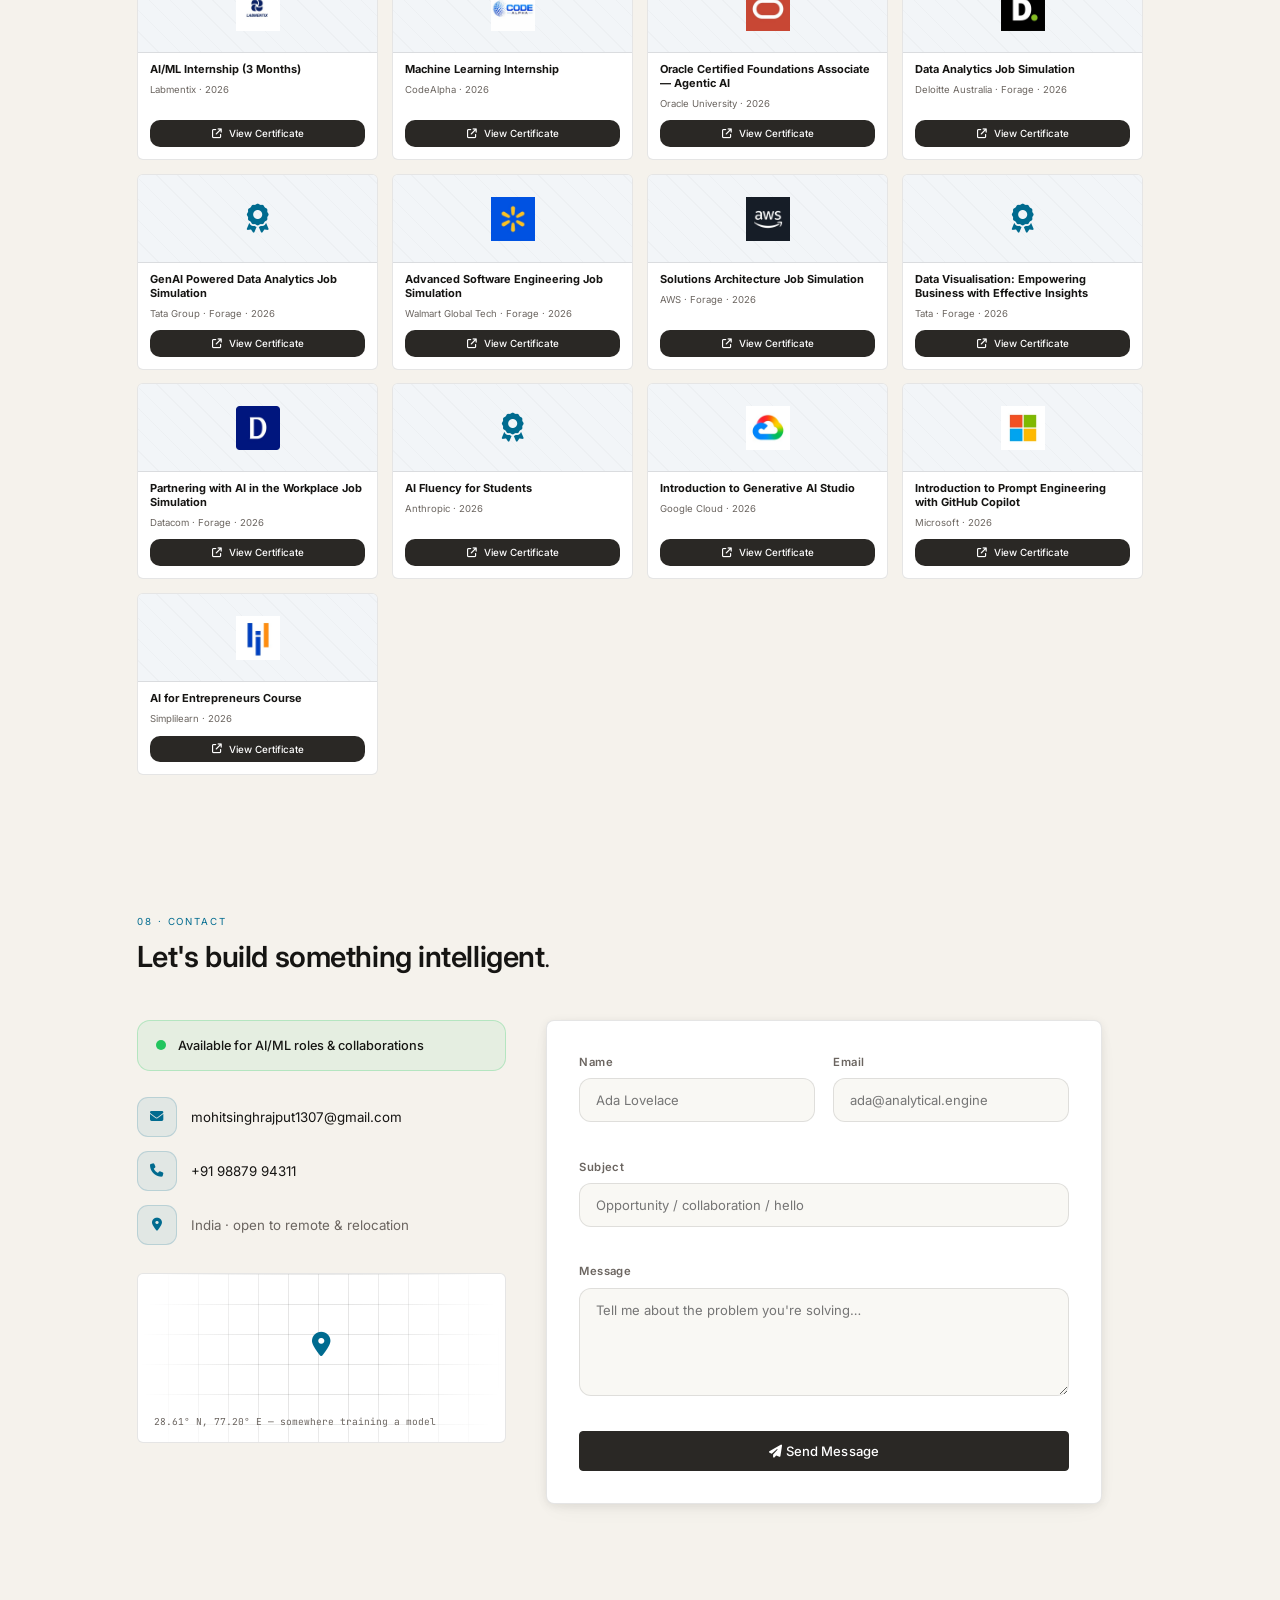
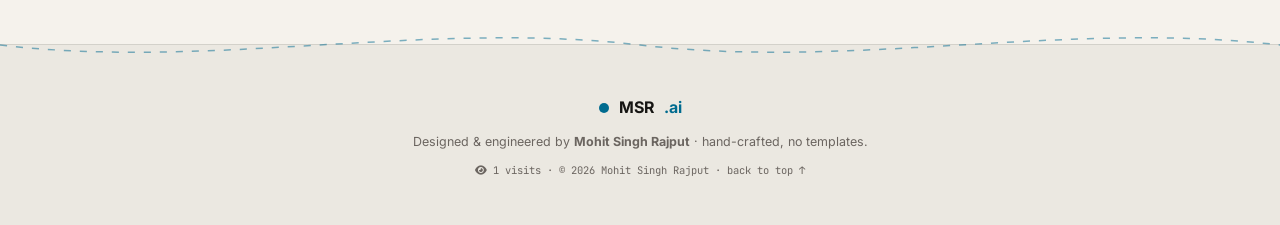
==== commit 8275780e: "Update skill search placeholder text" ====
--- a/index.html
+++ b/index.html
@@ -304,7 +304,7 @@
   <div class="skills-controls reveal">
     <div class="search-shell">
       <i class="fa-solid fa-magnifying-glass" aria-hidden="true"></i>
-      <input type="search" id="skill-search" placeholder="Search 45+ skills…" aria-label="Search skills">
+      <input type="search" id="skill-search" placeholder="Search 25+ skills…" aria-label="Search skills">
     </div>
     <div class="filter-row" id="skill-filters" role="tablist" aria-label="Skill categories"></div>
   </div>
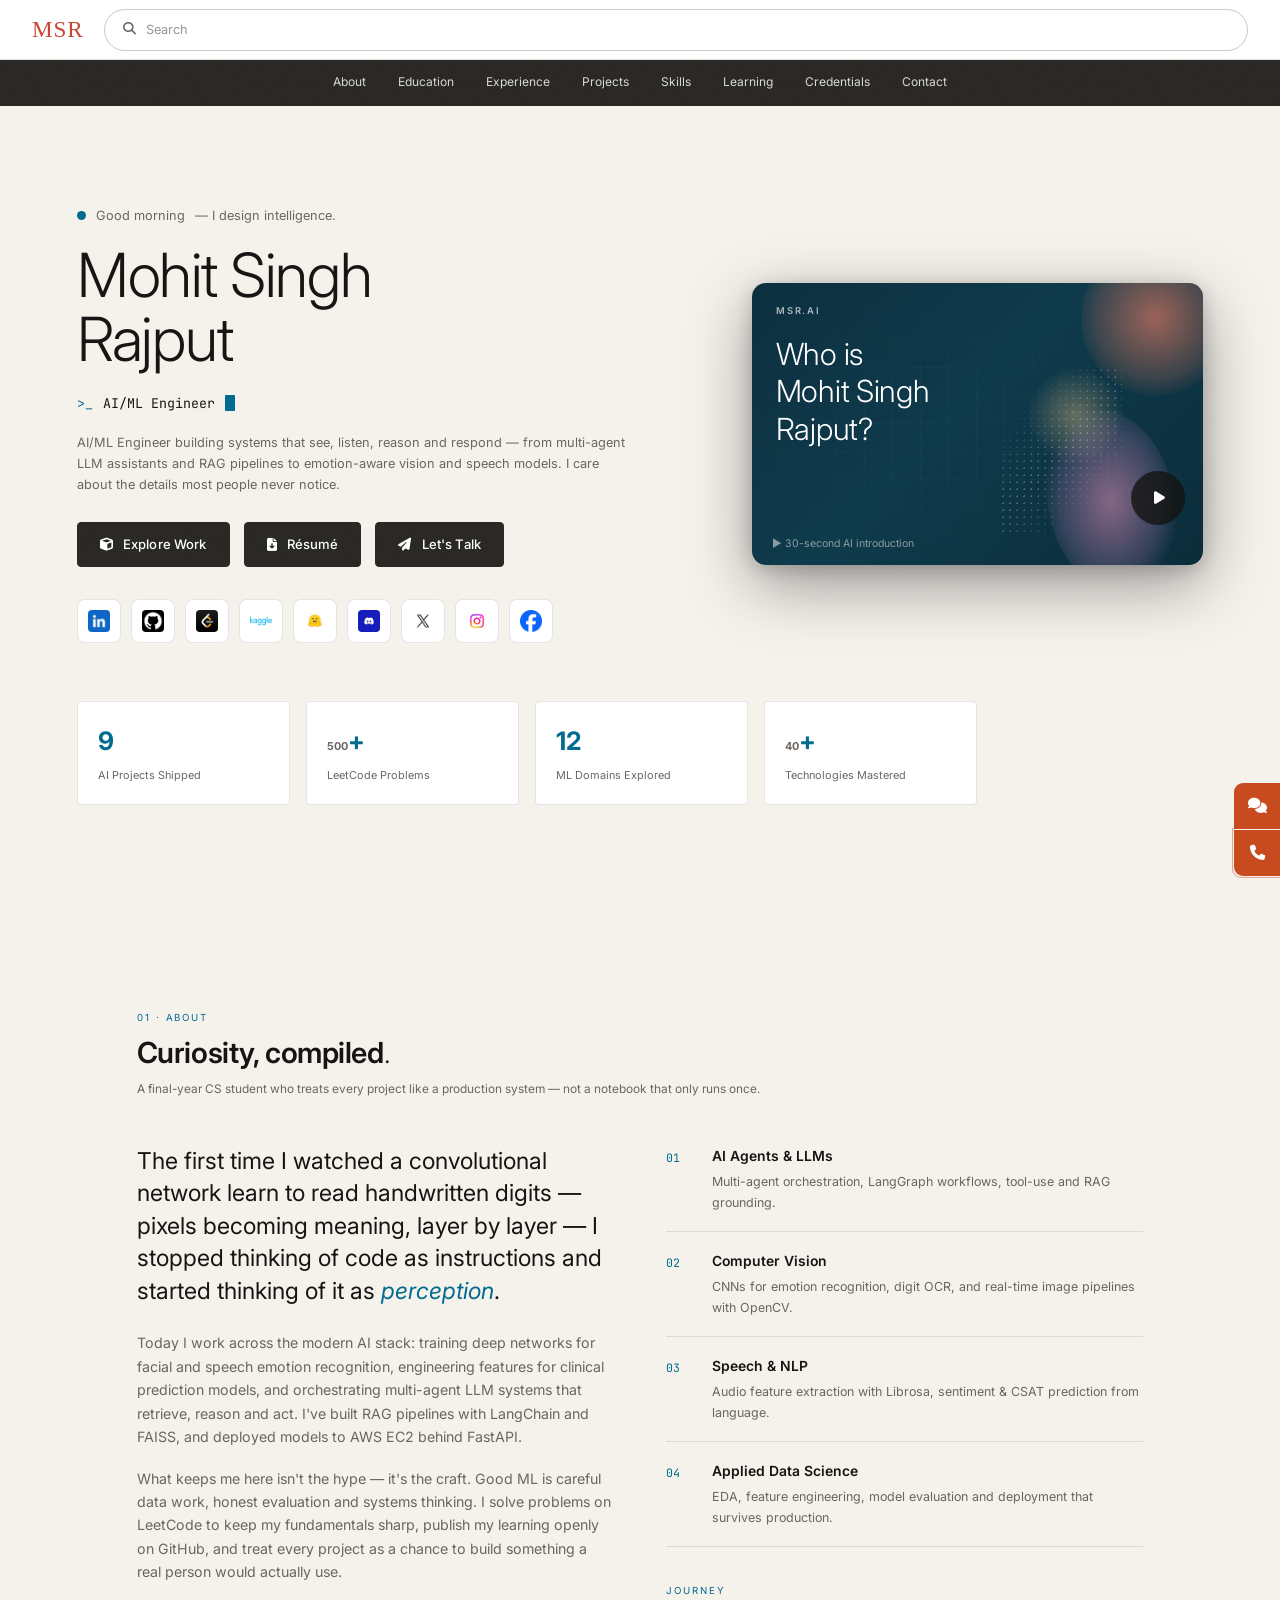
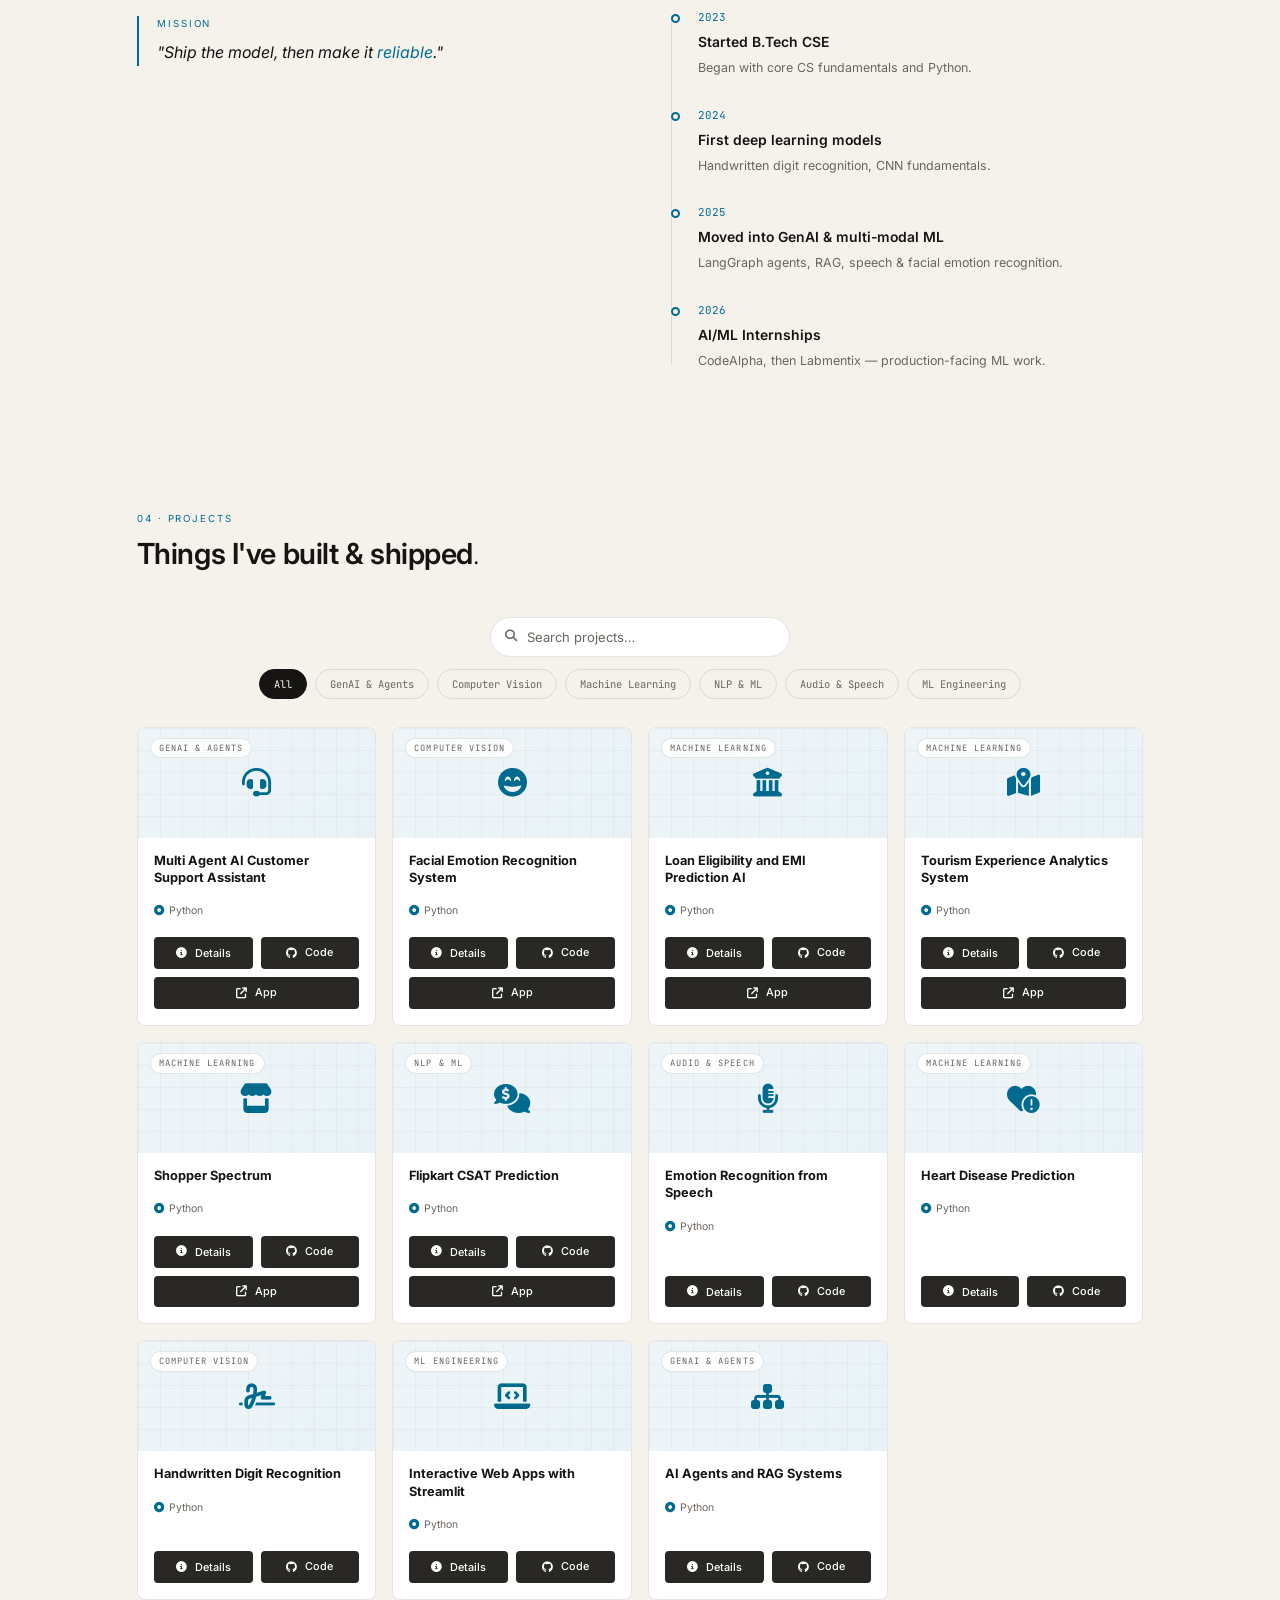
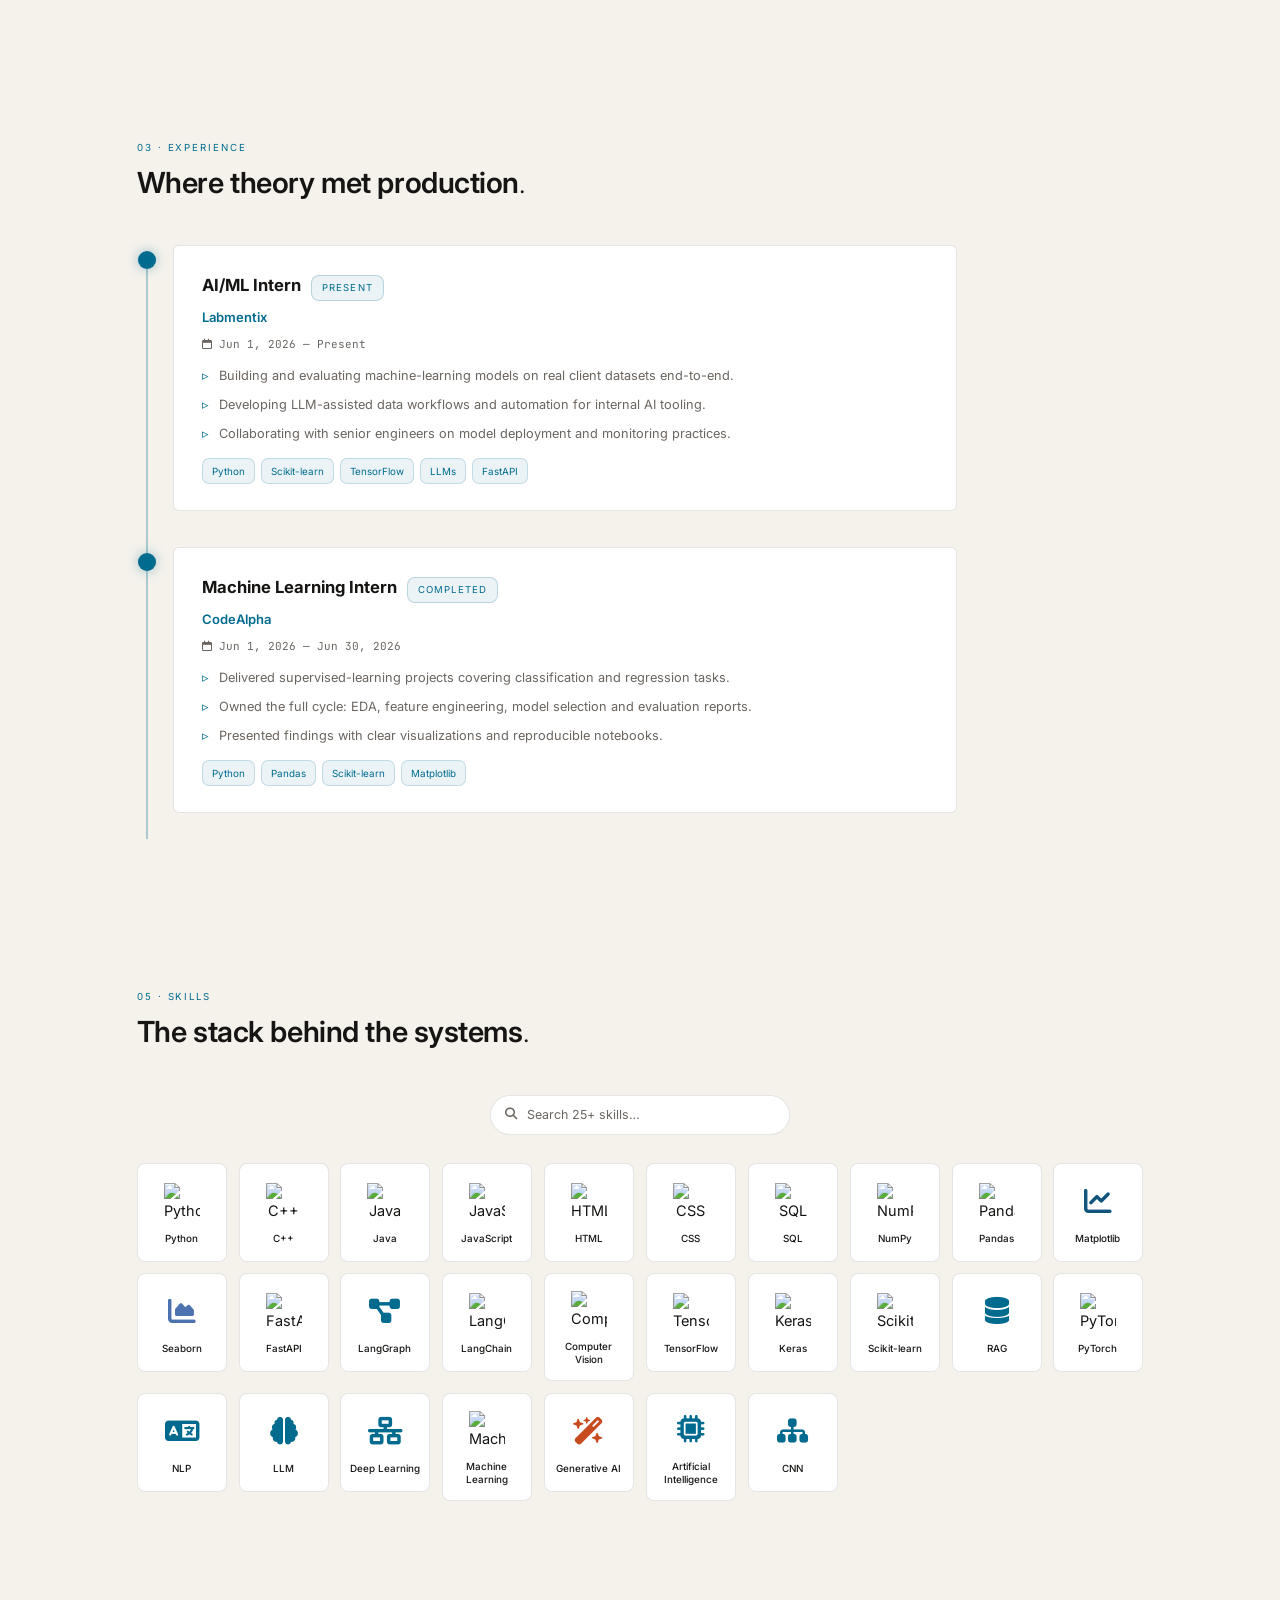
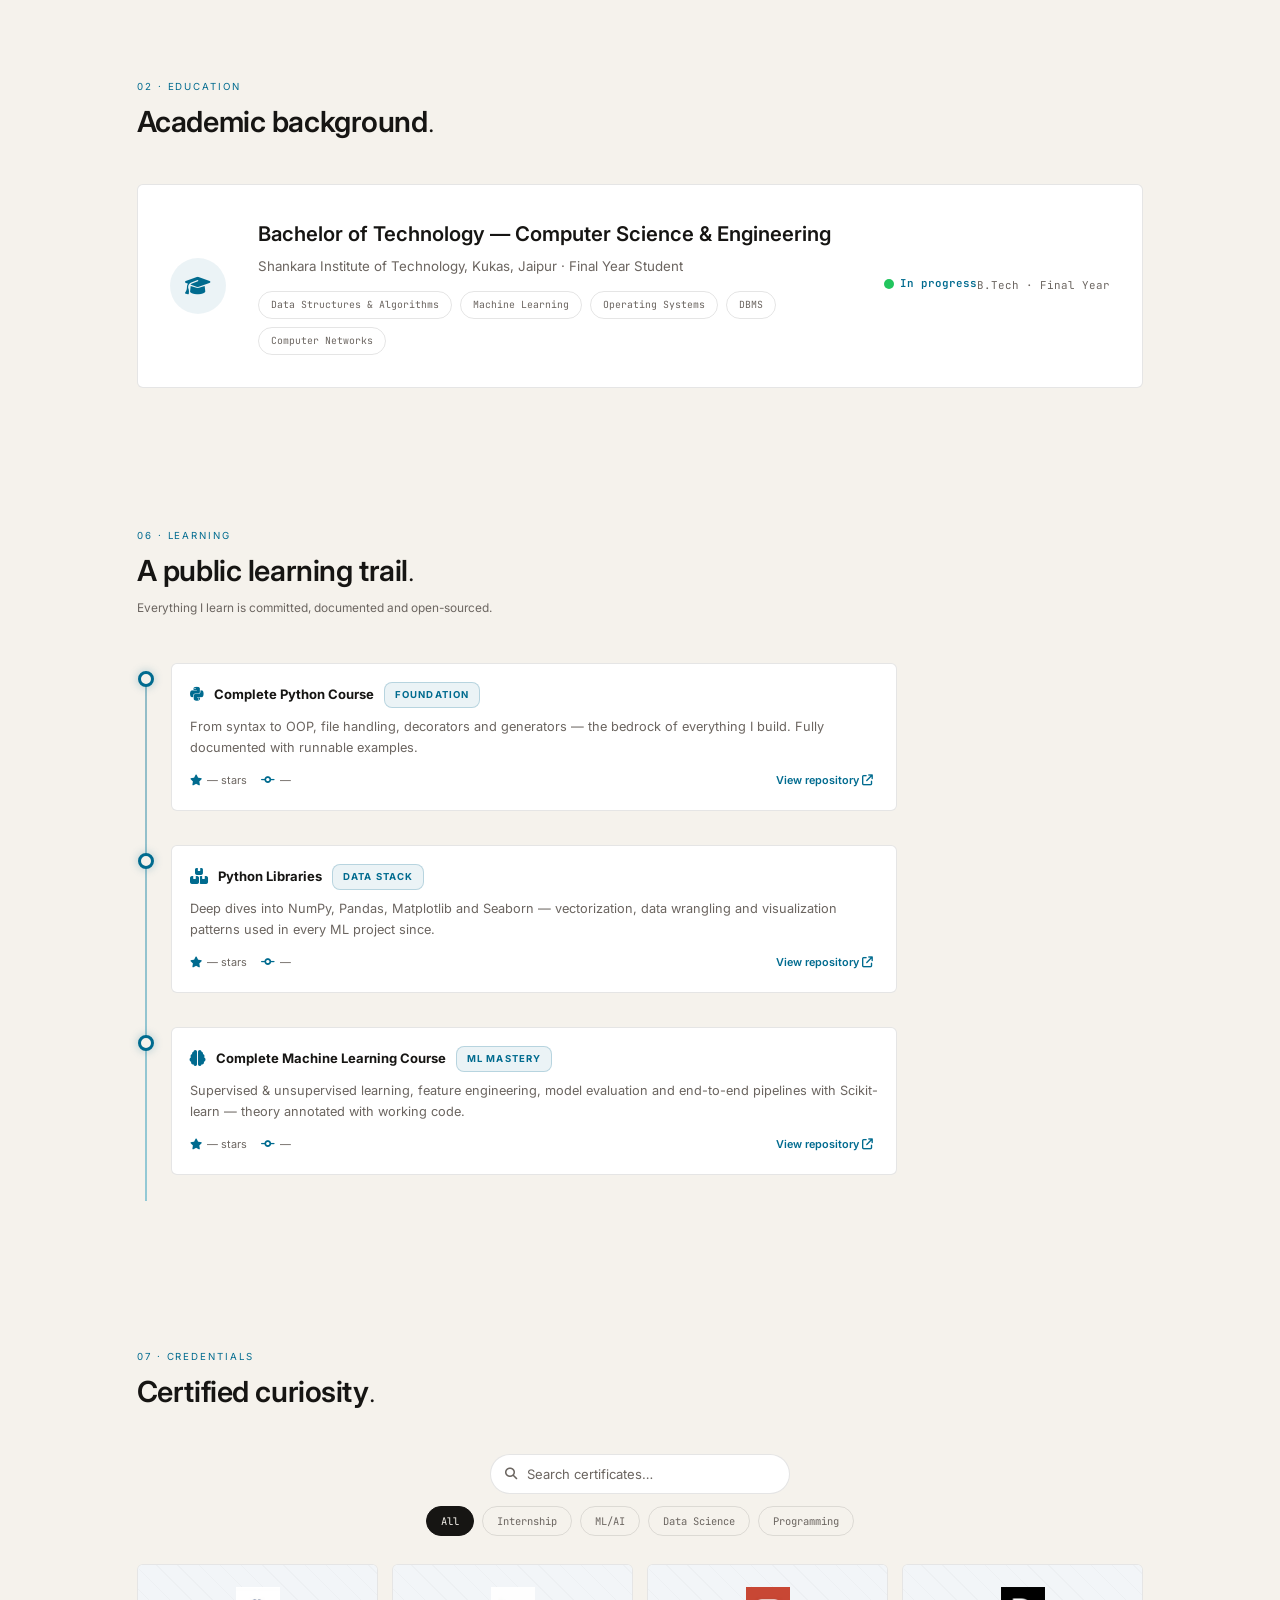
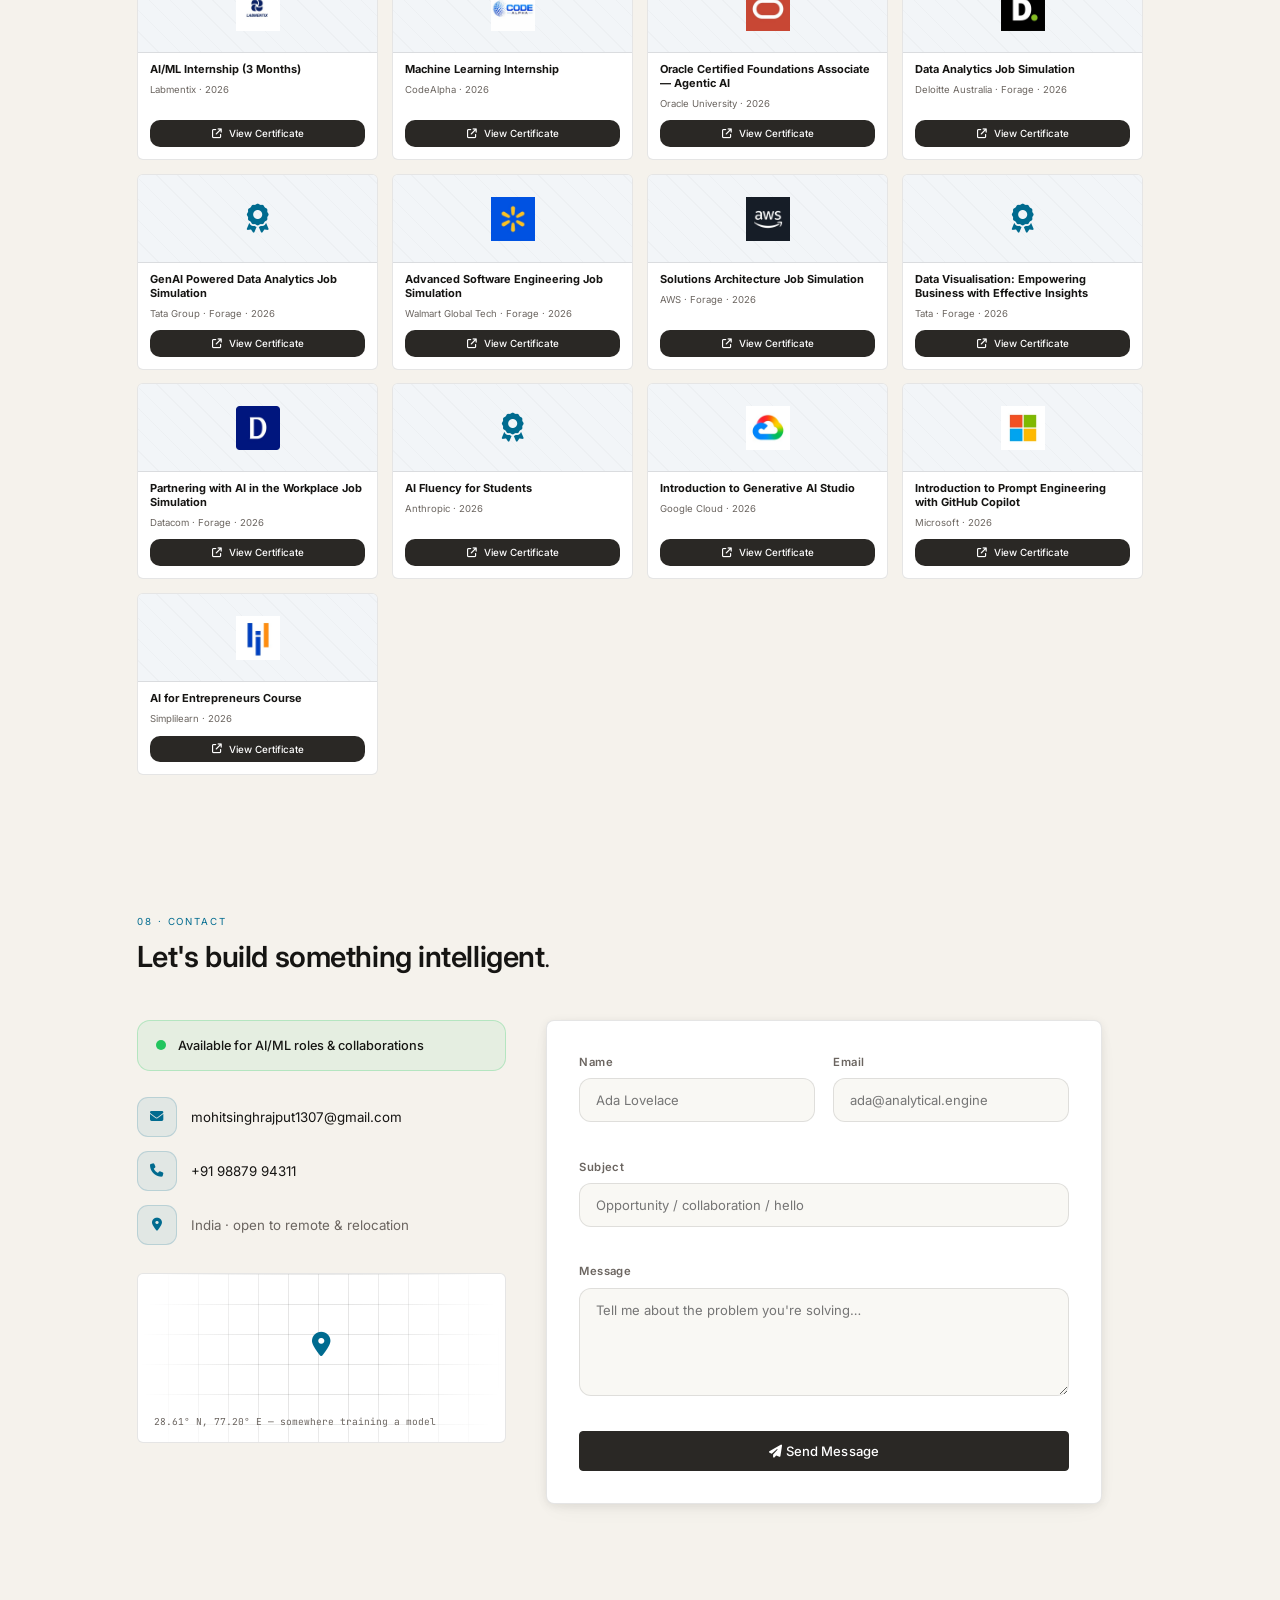
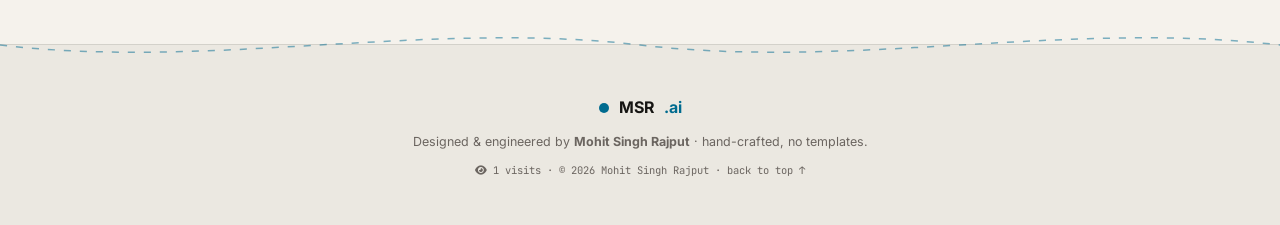
==== commit 609a5f48: "Update index.html" ====
--- a/index.html
+++ b/index.html
@@ -242,6 +242,55 @@
   </div>
 </section>
 
+<!-- ═══════════ PROJECTS ═══════════ -->
+<section id="projects-section" class="section" aria-label="Projects">
+  <header class="section-head reveal">
+    <p class="section-eyebrow mono">04 · projects</p>
+    <h2 class="section-title">Things I've built & shipped<span class="grad-text">.</span></h2>
+  </header>
+
+  <div class="skills-controls reveal">
+    <div class="search-shell">
+      <i class="fa-solid fa-magnifying-glass" aria-hidden="true"></i>
+      <input type="search" id="project-search" placeholder="Search projects…" aria-label="Search projects">
+    </div>
+    <div class="filter-row" id="project-filters" role="tablist" aria-label="Project categories"></div>
+  </div>
+
+  <div class="projects-grid" id="projects-grid" aria-live="polite">
+    <div class="grid-loading mono"><span class="spinner"></span> loading projects…</div>
+  </div>
+</section>
+
+<!-- ═══════════ EXPERIENCE ═══════════ -->
+<section id="experience-section" class="section" aria-label="Experience">
+  <header class="section-head reveal">
+    <p class="section-eyebrow mono">03 · experience</p>
+    <h2 class="section-title">Where theory met production<span class="grad-text">.</span></h2>
+  </header>
+  <ol class="xp-timeline" id="xp-timeline"></ol>
+</section>
+
+<!-- ═══════════ SKILLS ═══════════ -->
+<section id="skills-section" class="section" aria-label="Skills">
+  <header class="section-head reveal">
+    <p class="section-eyebrow mono">05 · skills</p>
+    <h2 class="section-title">The stack behind the systems<span class="grad-text">.</span></h2>
+  </header>
+
+  <div class="skills-controls reveal">
+    <div class="search-shell">
+      <i class="fa-solid fa-magnifying-glass" aria-hidden="true"></i>
+      <input type="search" id="skill-search" placeholder="Search 25+ skills…" aria-label="Search skills">
+    </div>
+    <div class="filter-row" id="skill-filters" role="tablist" aria-label="Skill categories"></div>
+  </div>
+
+  <div class="skills-grid" id="skills-grid"></div>
+
+  <ul class="skills-summary reveal" id="skills-summary" aria-label="Skill statistics"></ul>
+</section>
+
 <!-- ═══════════ EDUCATION ═══════════ -->
 <section id="education-section" class="section" aria-label="Education">
   <header class="section-head reveal">
@@ -265,55 +314,6 @@
   </div>
 </section>
 
-<!-- ═══════════ EXPERIENCE ═══════════ -->
-<section id="experience-section" class="section" aria-label="Experience">
-  <header class="section-head reveal">
-    <p class="section-eyebrow mono">03 · experience</p>
-    <h2 class="section-title">Where theory met production<span class="grad-text">.</span></h2>
-  </header>
-  <ol class="xp-timeline" id="xp-timeline"></ol>
-</section>
-
-<!-- ═══════════ PROJECTS ═══════════ -->
-<section id="projects-section" class="section" aria-label="Projects">
-  <header class="section-head reveal">
-    <p class="section-eyebrow mono">04 · projects</p>
-    <h2 class="section-title">Things I've built & shipped<span class="grad-text">.</span></h2>
-  </header>
-
-  <div class="skills-controls reveal">
-    <div class="search-shell">
-      <i class="fa-solid fa-magnifying-glass" aria-hidden="true"></i>
-      <input type="search" id="project-search" placeholder="Search projects…" aria-label="Search projects">
-    </div>
-    <div class="filter-row" id="project-filters" role="tablist" aria-label="Project categories"></div>
-  </div>
-
-  <div class="projects-grid" id="projects-grid" aria-live="polite">
-    <div class="grid-loading mono"><span class="spinner"></span> loading projects…</div>
-  </div>
-</section>
-
-<!-- ═══════════ SKILLS ═══════════ -->
-<section id="skills-section" class="section" aria-label="Skills">
-  <header class="section-head reveal">
-    <p class="section-eyebrow mono">05 · skills</p>
-    <h2 class="section-title">The stack behind the systems<span class="grad-text">.</span></h2>
-  </header>
-
-  <div class="skills-controls reveal">
-    <div class="search-shell">
-      <i class="fa-solid fa-magnifying-glass" aria-hidden="true"></i>
-      <input type="search" id="skill-search" placeholder="Search 25+ skills…" aria-label="Search skills">
-    </div>
-    <div class="filter-row" id="skill-filters" role="tablist" aria-label="Skill categories"></div>
-  </div>
-
-  <div class="skills-grid" id="skills-grid"></div>
-
-  <ul class="skills-summary reveal" id="skills-summary" aria-label="Skill statistics"></ul>
-</section>
-
 <!-- ═══════════ COURSES ═══════════ -->
 <section id="courses-section" class="section" aria-label="Learning journey">
   <header class="section-head reveal">
@@ -336,8 +336,6 @@
   </div>
   <div class="cert-grid" id="cert-grid"></div>
 </section>
-
-
 
 <!-- ═══════════ CONTACT ═══════════ -->
 <section id="contact-section" class="section" aria-label="Contact">
@@ -401,8 +399,6 @@
   </div>
 </div>
 
-
-
 <!-- ═══════════ BACK TO TOP ═══════════ -->
 <button id="back-to-top" aria-label="Back to top" title="Back to top">
   <i class="fa-solid fa-arrow-up"></i>
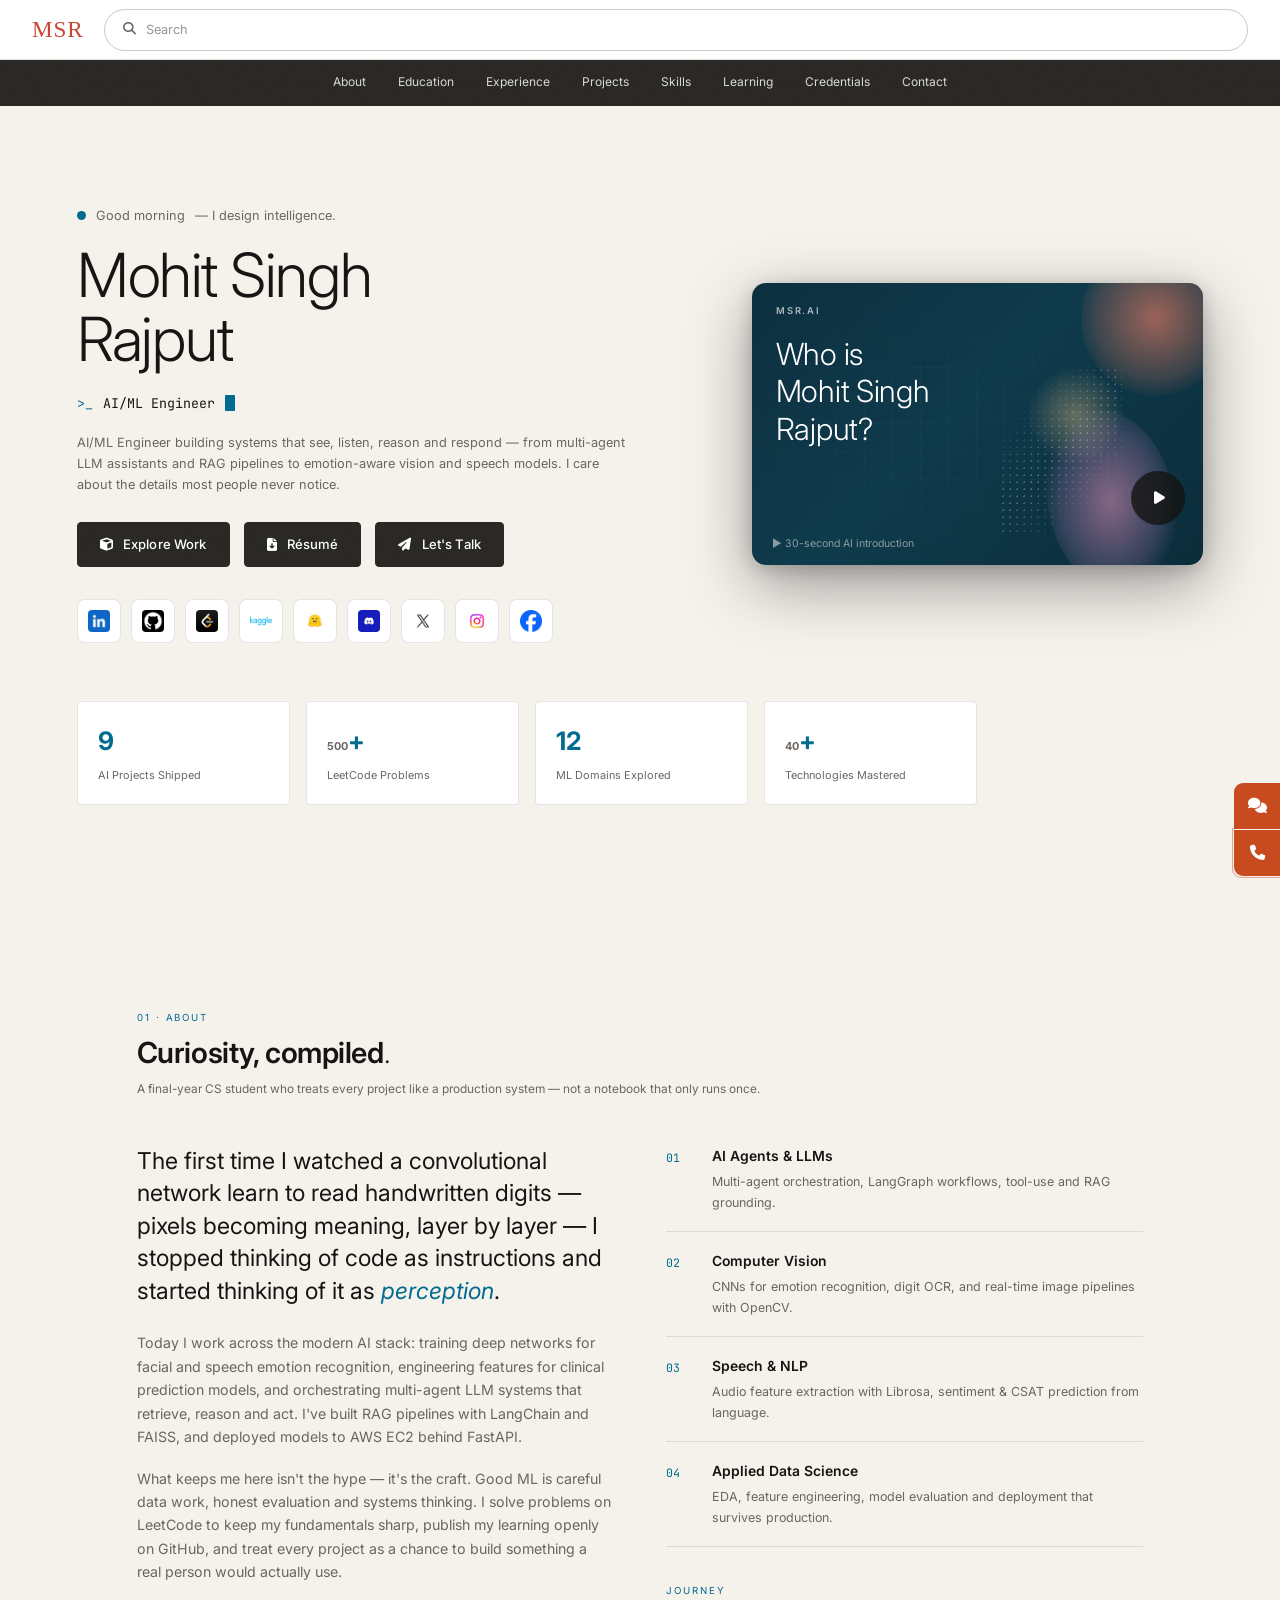
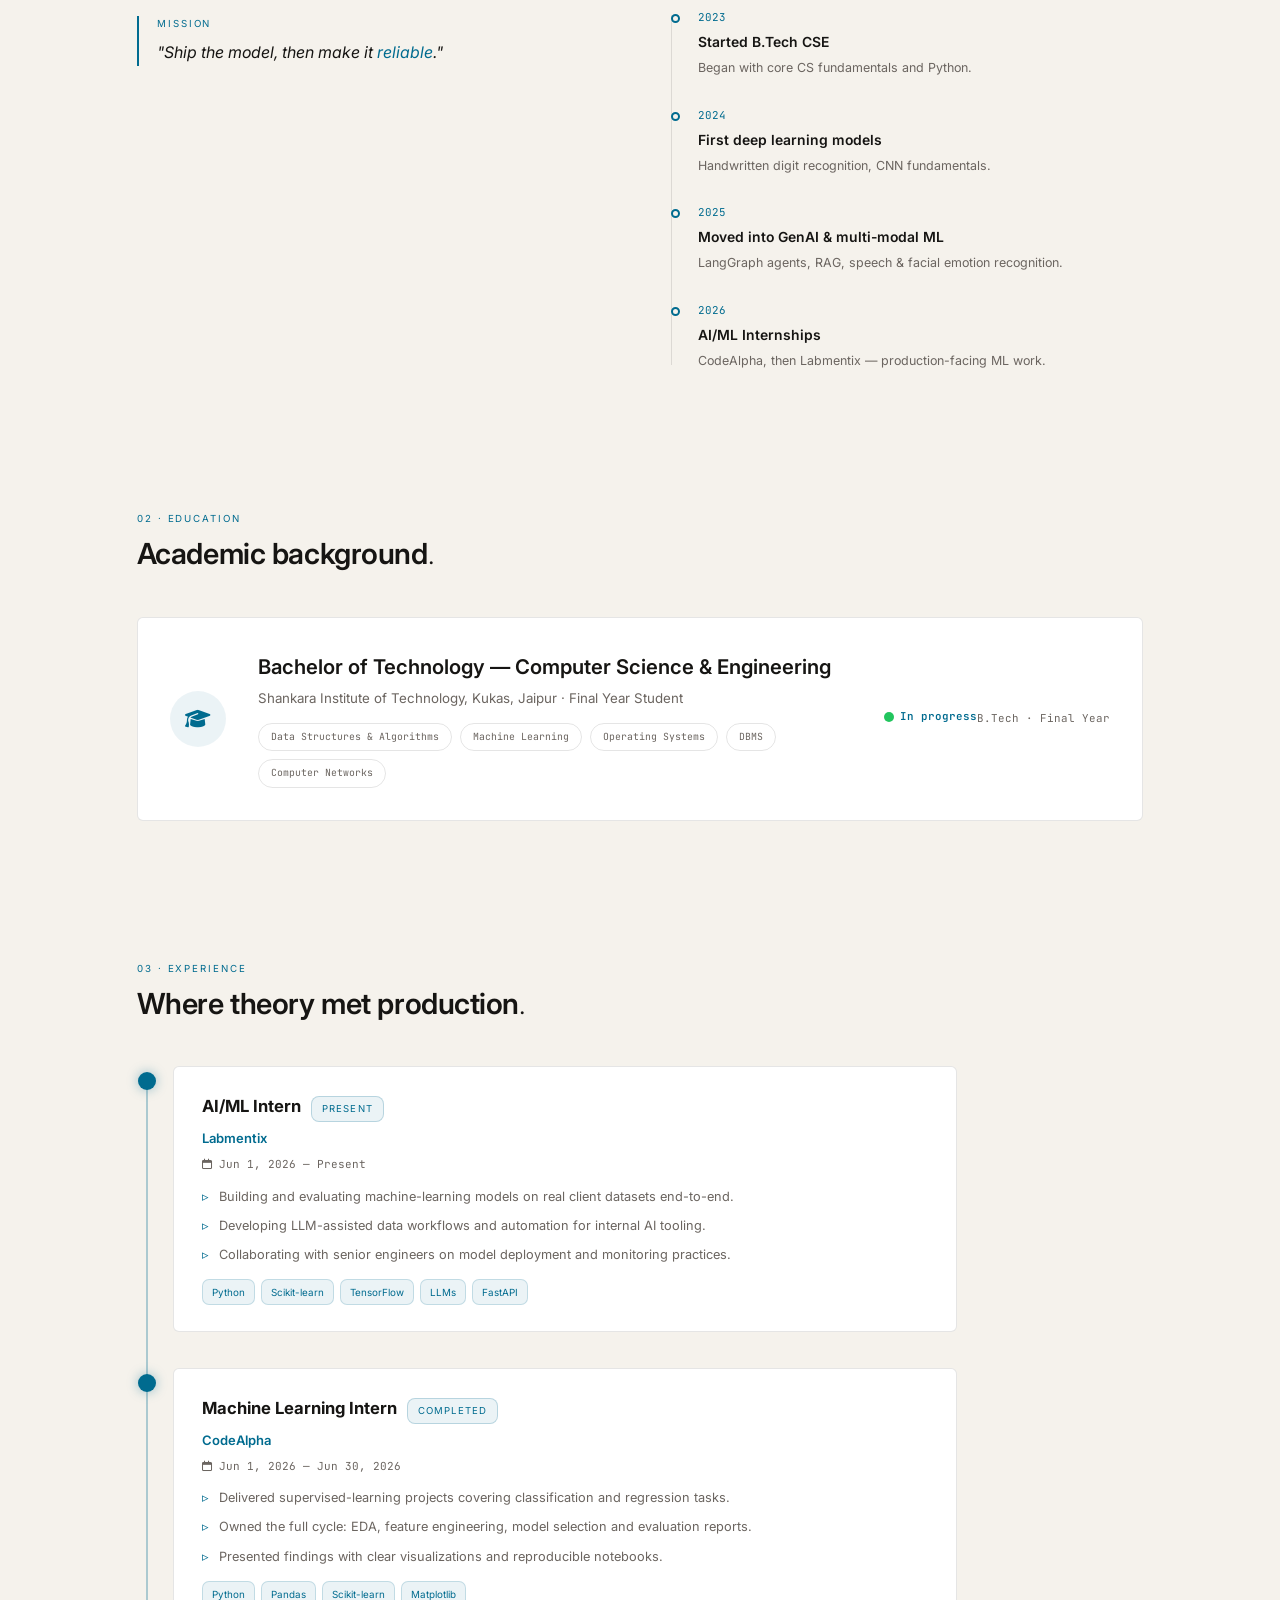
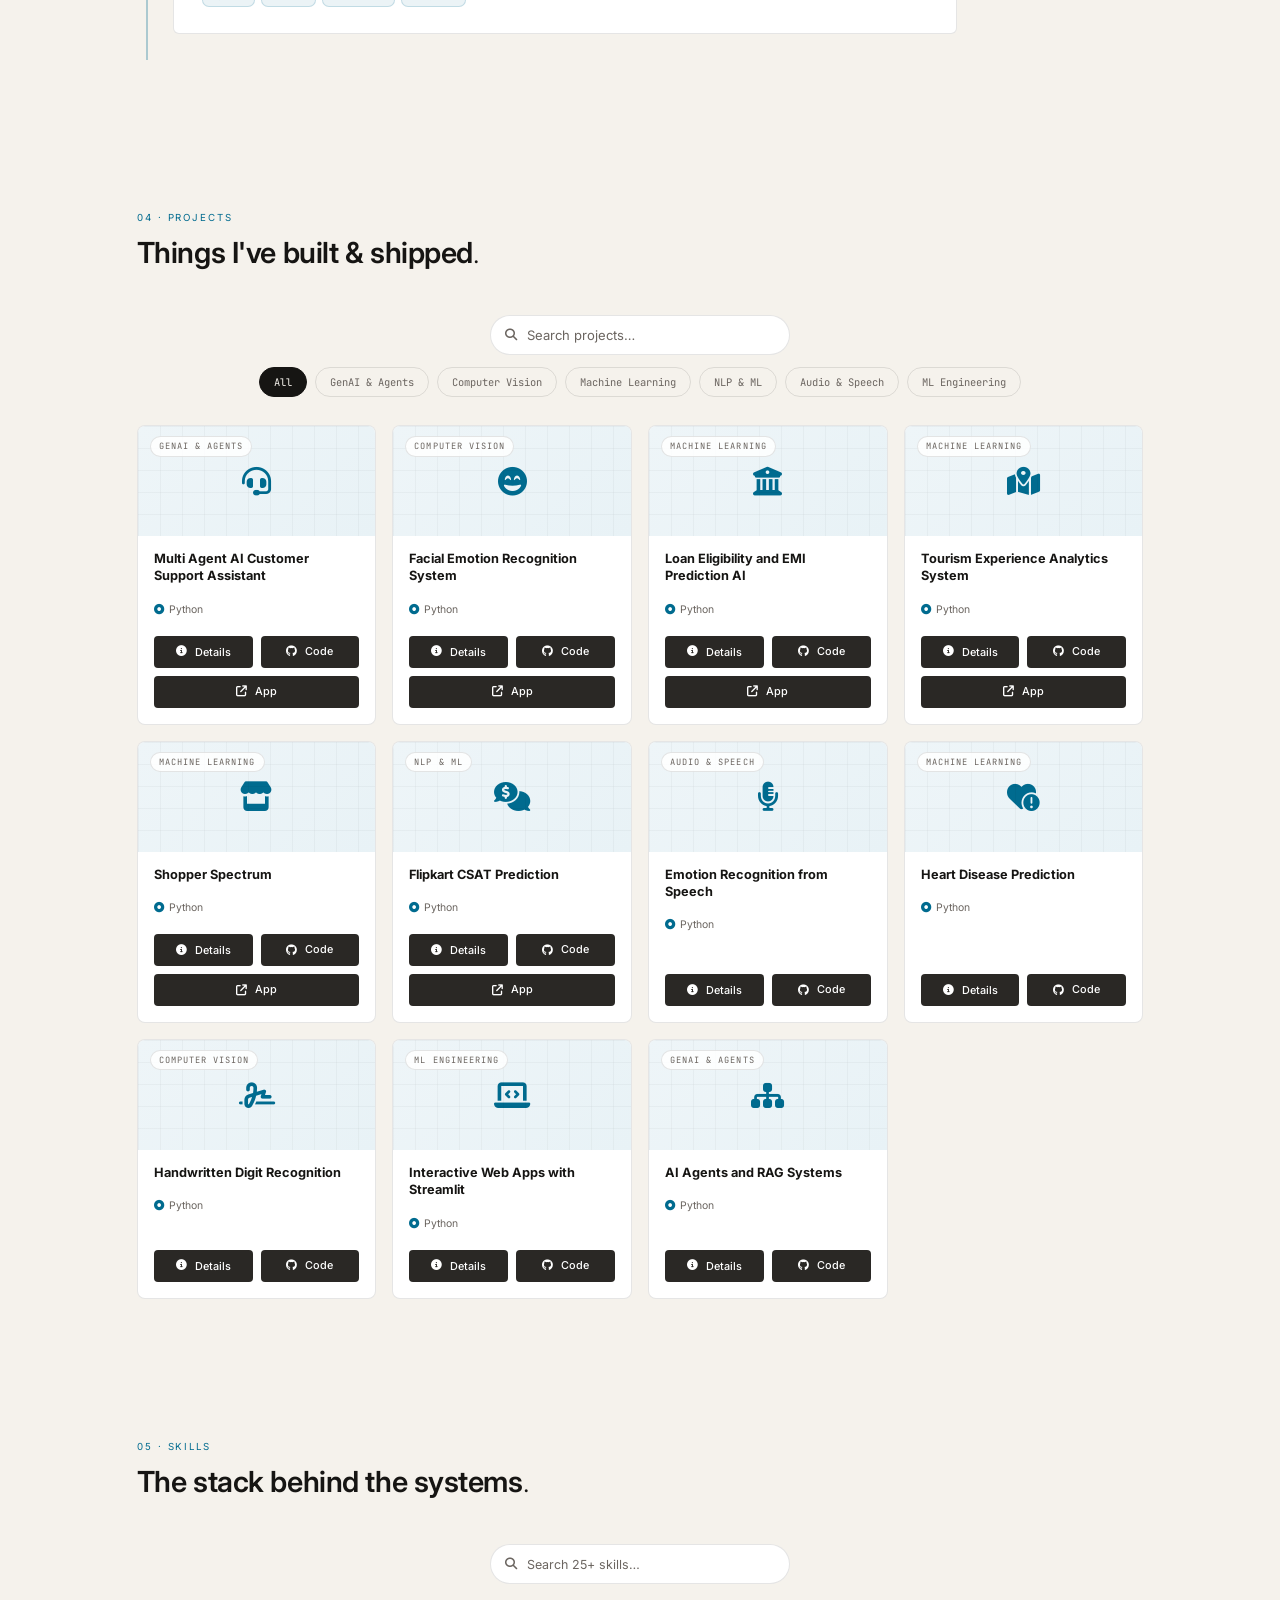
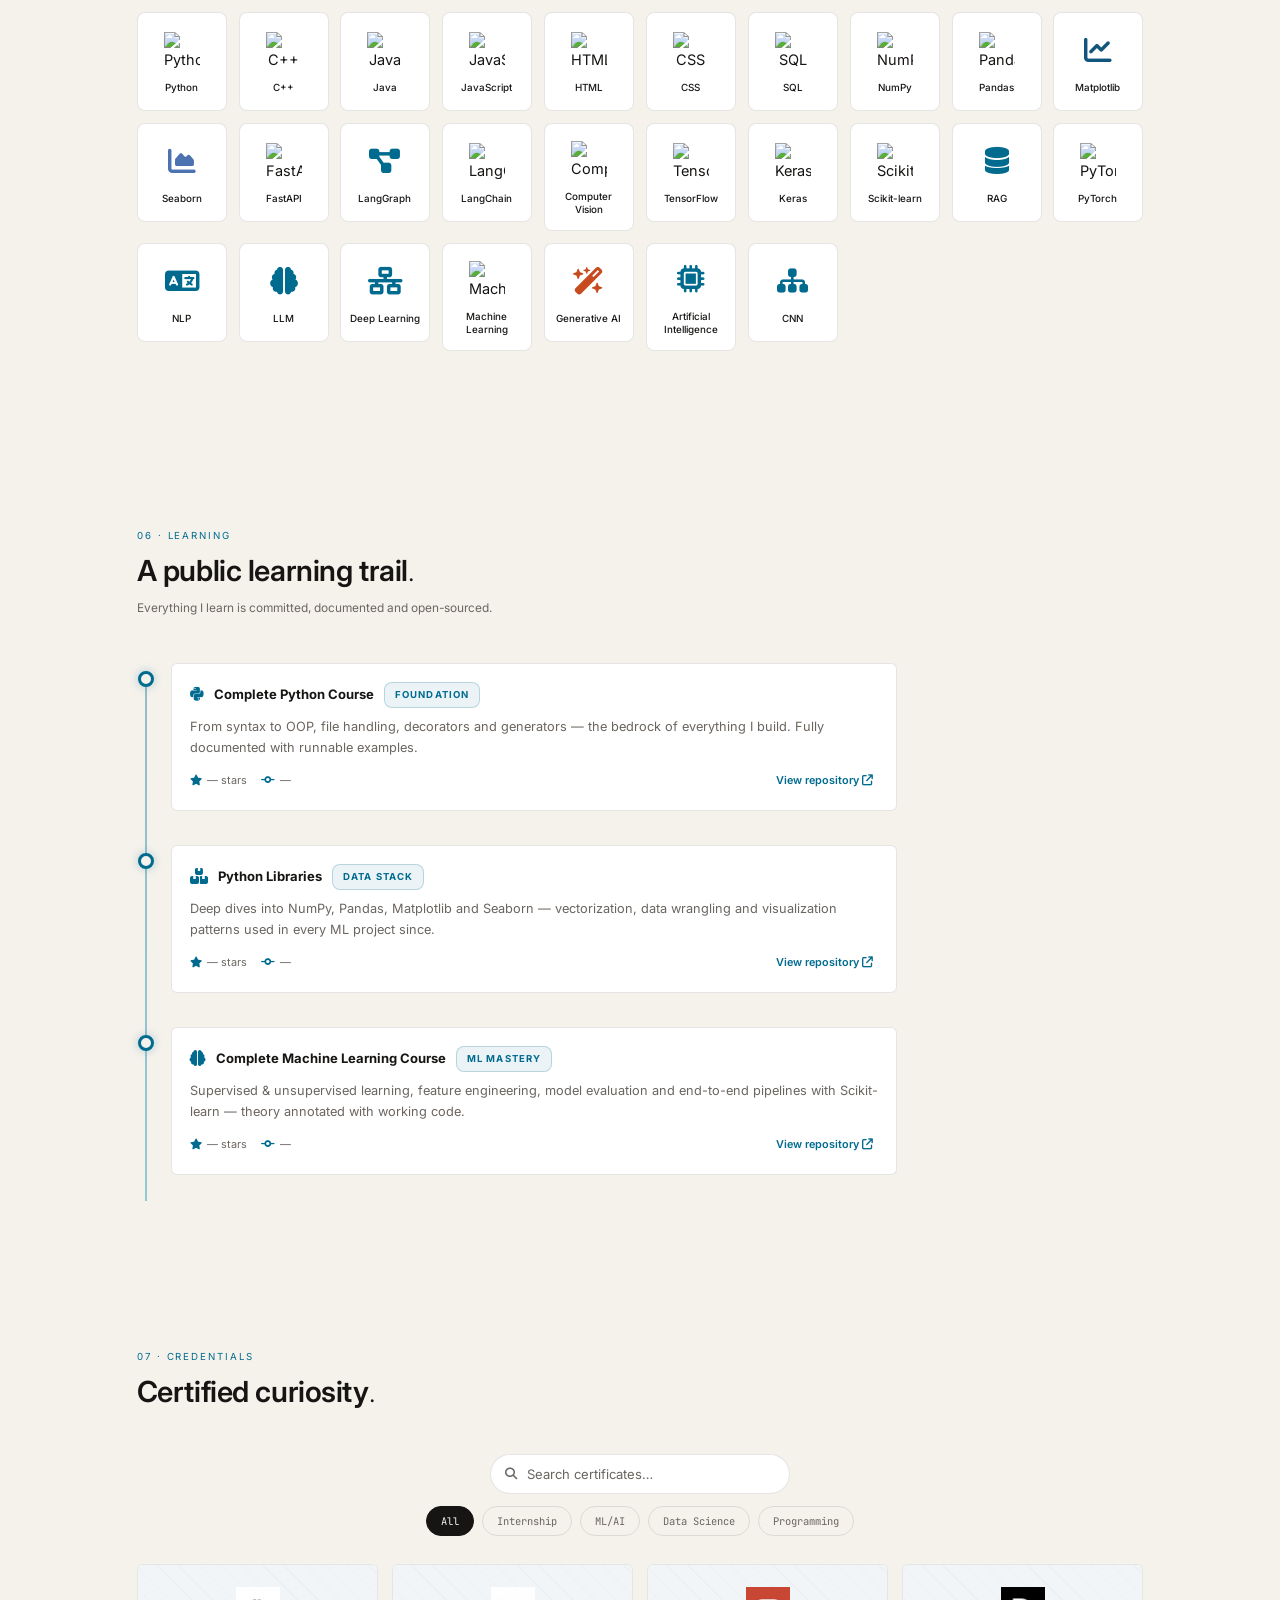
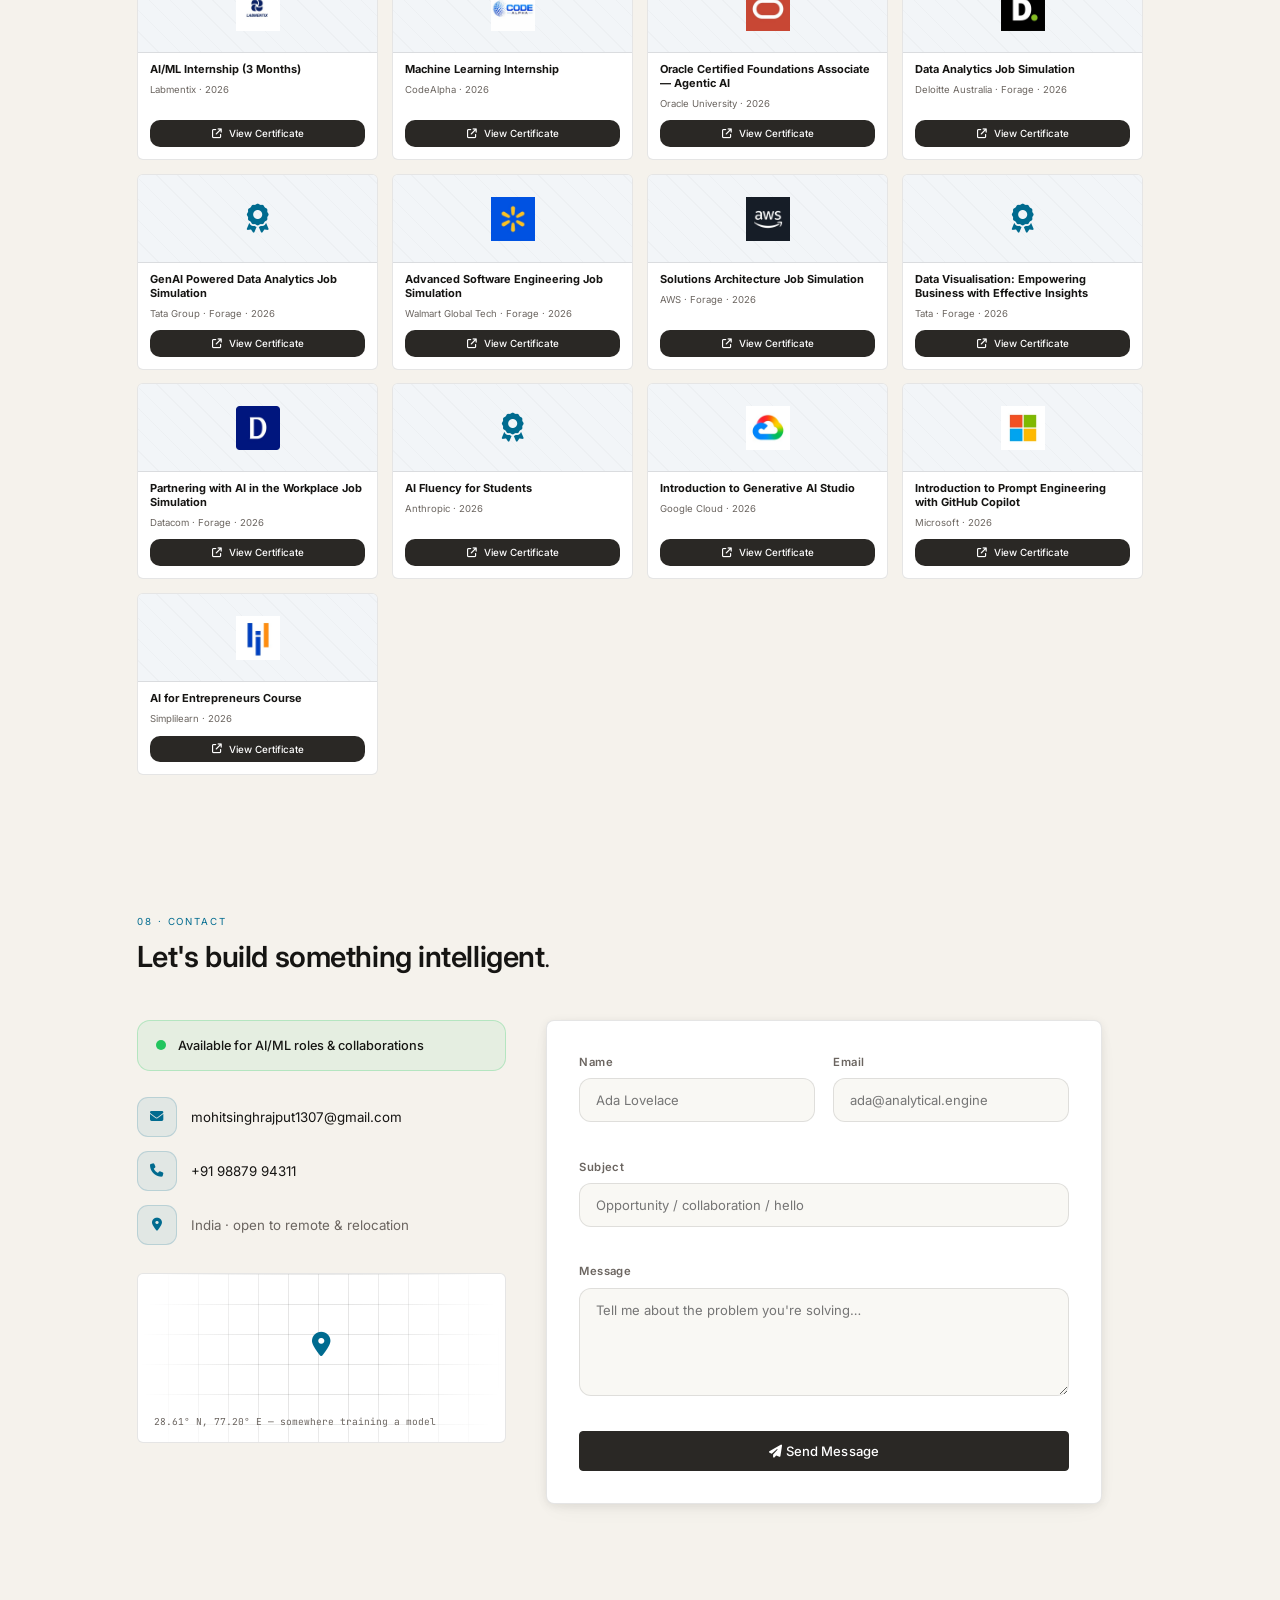
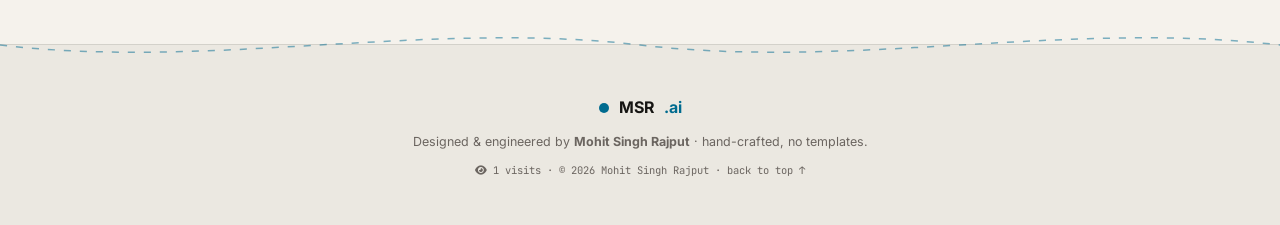
==== commit aa949808: "Update index.html" ====
--- a/index.html
+++ b/index.html
@@ -242,55 +242,6 @@
   </div>
 </section>
 
-<!-- ═══════════ PROJECTS ═══════════ -->
-<section id="projects-section" class="section" aria-label="Projects">
-  <header class="section-head reveal">
-    <p class="section-eyebrow mono">04 · projects</p>
-    <h2 class="section-title">Things I've built & shipped<span class="grad-text">.</span></h2>
-  </header>
-
-  <div class="skills-controls reveal">
-    <div class="search-shell">
-      <i class="fa-solid fa-magnifying-glass" aria-hidden="true"></i>
-      <input type="search" id="project-search" placeholder="Search projects…" aria-label="Search projects">
-    </div>
-    <div class="filter-row" id="project-filters" role="tablist" aria-label="Project categories"></div>
-  </div>
-
-  <div class="projects-grid" id="projects-grid" aria-live="polite">
-    <div class="grid-loading mono"><span class="spinner"></span> loading projects…</div>
-  </div>
-</section>
-
-<!-- ═══════════ EXPERIENCE ═══════════ -->
-<section id="experience-section" class="section" aria-label="Experience">
-  <header class="section-head reveal">
-    <p class="section-eyebrow mono">03 · experience</p>
-    <h2 class="section-title">Where theory met production<span class="grad-text">.</span></h2>
-  </header>
-  <ol class="xp-timeline" id="xp-timeline"></ol>
-</section>
-
-<!-- ═══════════ SKILLS ═══════════ -->
-<section id="skills-section" class="section" aria-label="Skills">
-  <header class="section-head reveal">
-    <p class="section-eyebrow mono">05 · skills</p>
-    <h2 class="section-title">The stack behind the systems<span class="grad-text">.</span></h2>
-  </header>
-
-  <div class="skills-controls reveal">
-    <div class="search-shell">
-      <i class="fa-solid fa-magnifying-glass" aria-hidden="true"></i>
-      <input type="search" id="skill-search" placeholder="Search 25+ skills…" aria-label="Search skills">
-    </div>
-    <div class="filter-row" id="skill-filters" role="tablist" aria-label="Skill categories"></div>
-  </div>
-
-  <div class="skills-grid" id="skills-grid"></div>
-
-  <ul class="skills-summary reveal" id="skills-summary" aria-label="Skill statistics"></ul>
-</section>
-
 <!-- ═══════════ EDUCATION ═══════════ -->
 <section id="education-section" class="section" aria-label="Education">
   <header class="section-head reveal">
@@ -314,6 +265,55 @@
   </div>
 </section>
 
+<!-- ═══════════ EXPERIENCE ═══════════ -->
+<section id="experience-section" class="section" aria-label="Experience">
+  <header class="section-head reveal">
+    <p class="section-eyebrow mono">03 · experience</p>
+    <h2 class="section-title">Where theory met production<span class="grad-text">.</span></h2>
+  </header>
+  <ol class="xp-timeline" id="xp-timeline"></ol>
+</section>
+
+<!-- ═══════════ PROJECTS ═══════════ -->
+<section id="projects-section" class="section" aria-label="Projects">
+  <header class="section-head reveal">
+    <p class="section-eyebrow mono">04 · projects</p>
+    <h2 class="section-title">Things I've built & shipped<span class="grad-text">.</span></h2>
+  </header>
+
+  <div class="skills-controls reveal">
+    <div class="search-shell">
+      <i class="fa-solid fa-magnifying-glass" aria-hidden="true"></i>
+      <input type="search" id="project-search" placeholder="Search projects…" aria-label="Search projects">
+    </div>
+    <div class="filter-row" id="project-filters" role="tablist" aria-label="Project categories"></div>
+  </div>
+
+  <div class="projects-grid" id="projects-grid" aria-live="polite">
+    <div class="grid-loading mono"><span class="spinner"></span> loading projects…</div>
+  </div>
+</section>
+
+<!-- ═══════════ SKILLS ═══════════ -->
+<section id="skills-section" class="section" aria-label="Skills">
+  <header class="section-head reveal">
+    <p class="section-eyebrow mono">05 · skills</p>
+    <h2 class="section-title">The stack behind the systems<span class="grad-text">.</span></h2>
+  </header>
+
+  <div class="skills-controls reveal">
+    <div class="search-shell">
+      <i class="fa-solid fa-magnifying-glass" aria-hidden="true"></i>
+      <input type="search" id="skill-search" placeholder="Search 25+ skills…" aria-label="Search skills">
+    </div>
+    <div class="filter-row" id="skill-filters" role="tablist" aria-label="Skill categories"></div>
+  </div>
+
+  <div class="skills-grid" id="skills-grid"></div>
+
+  <ul class="skills-summary reveal" id="skills-summary" aria-label="Skill statistics"></ul>
+</section>
+
 <!-- ═══════════ COURSES ═══════════ -->
 <section id="courses-section" class="section" aria-label="Learning journey">
   <header class="section-head reveal">
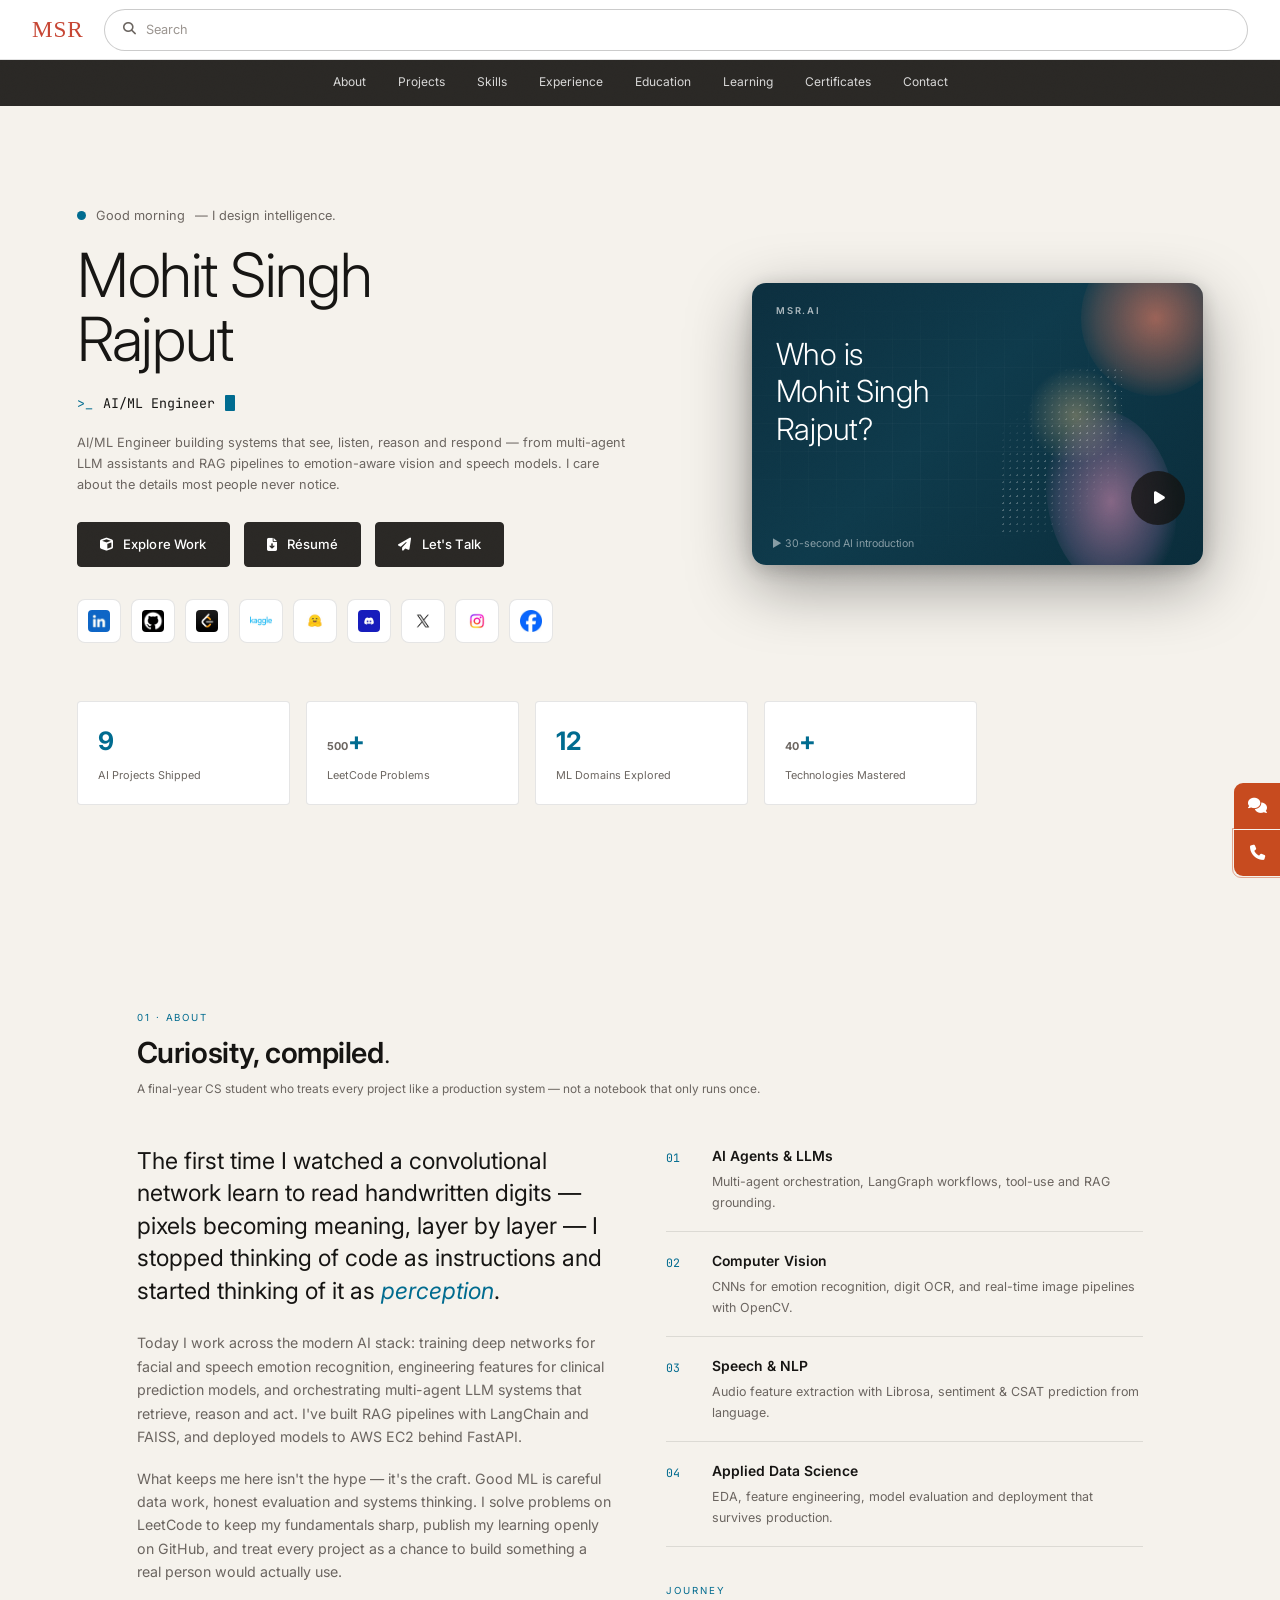
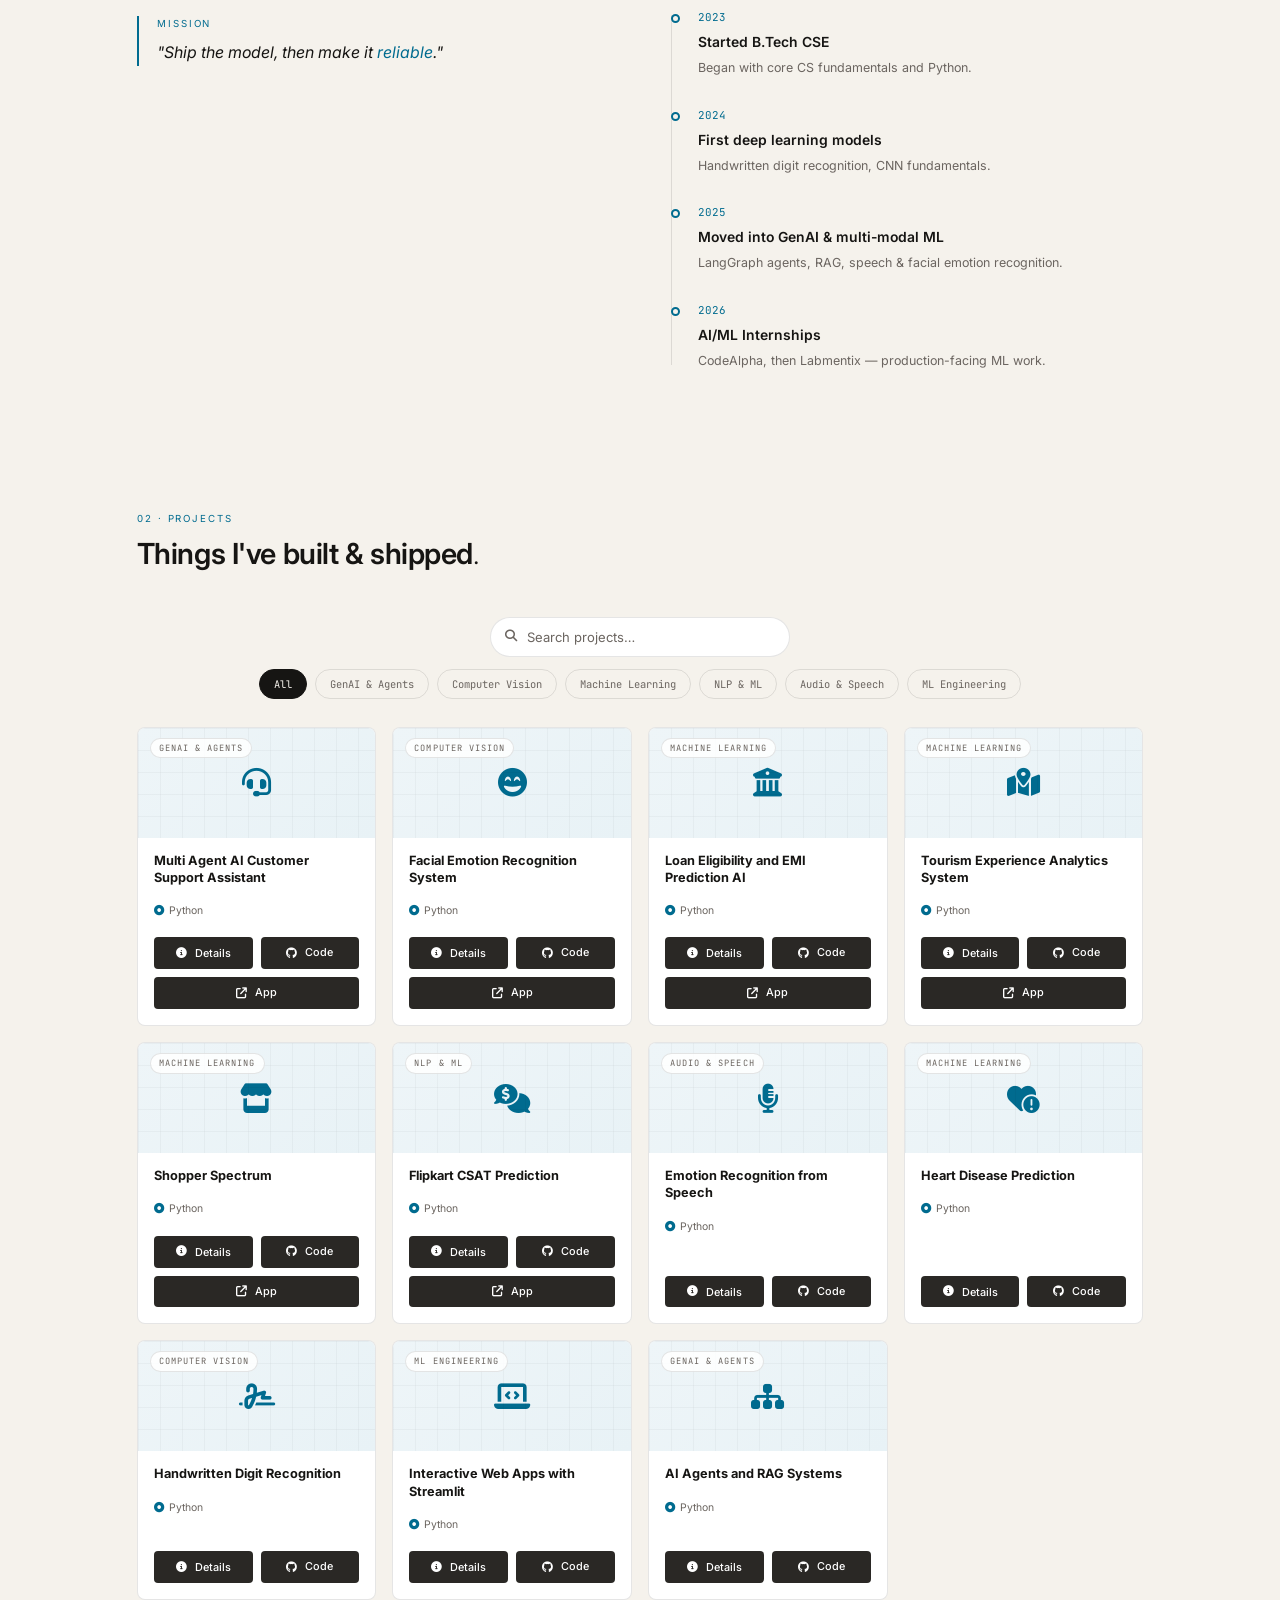
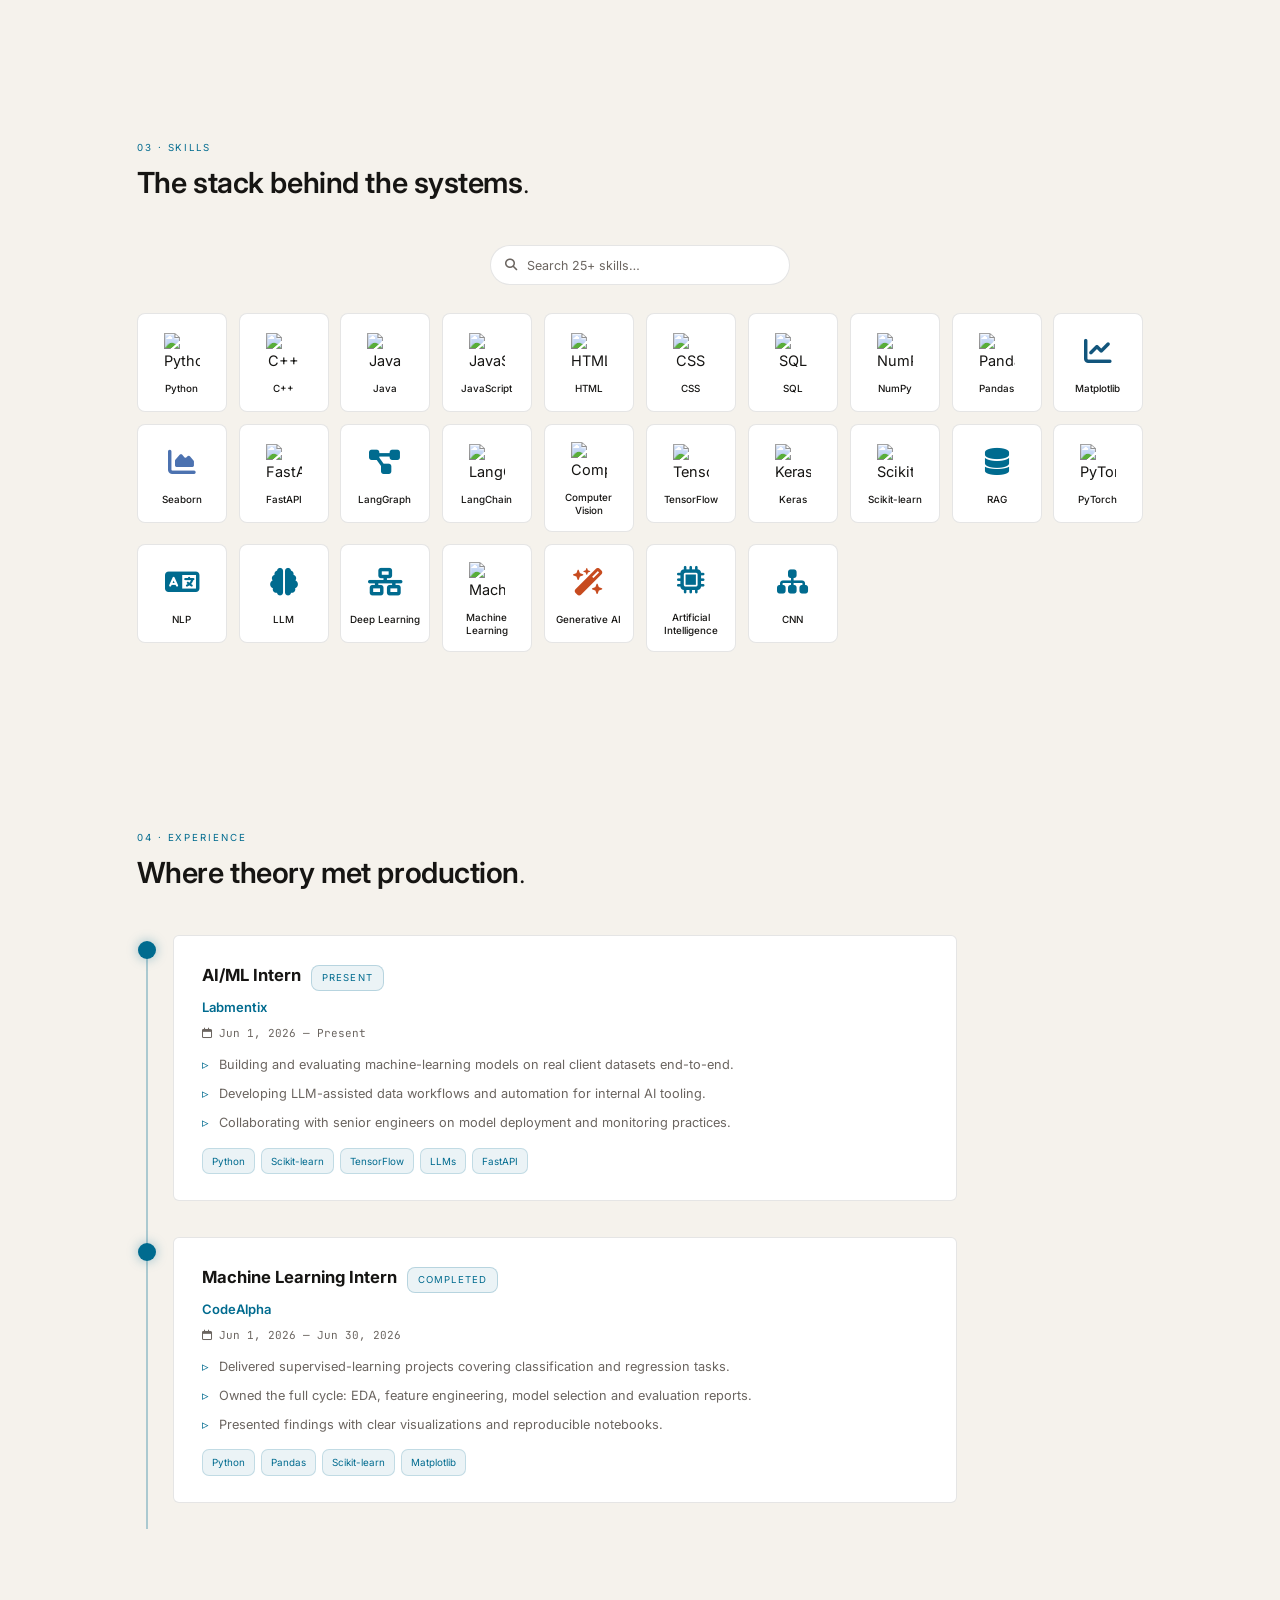
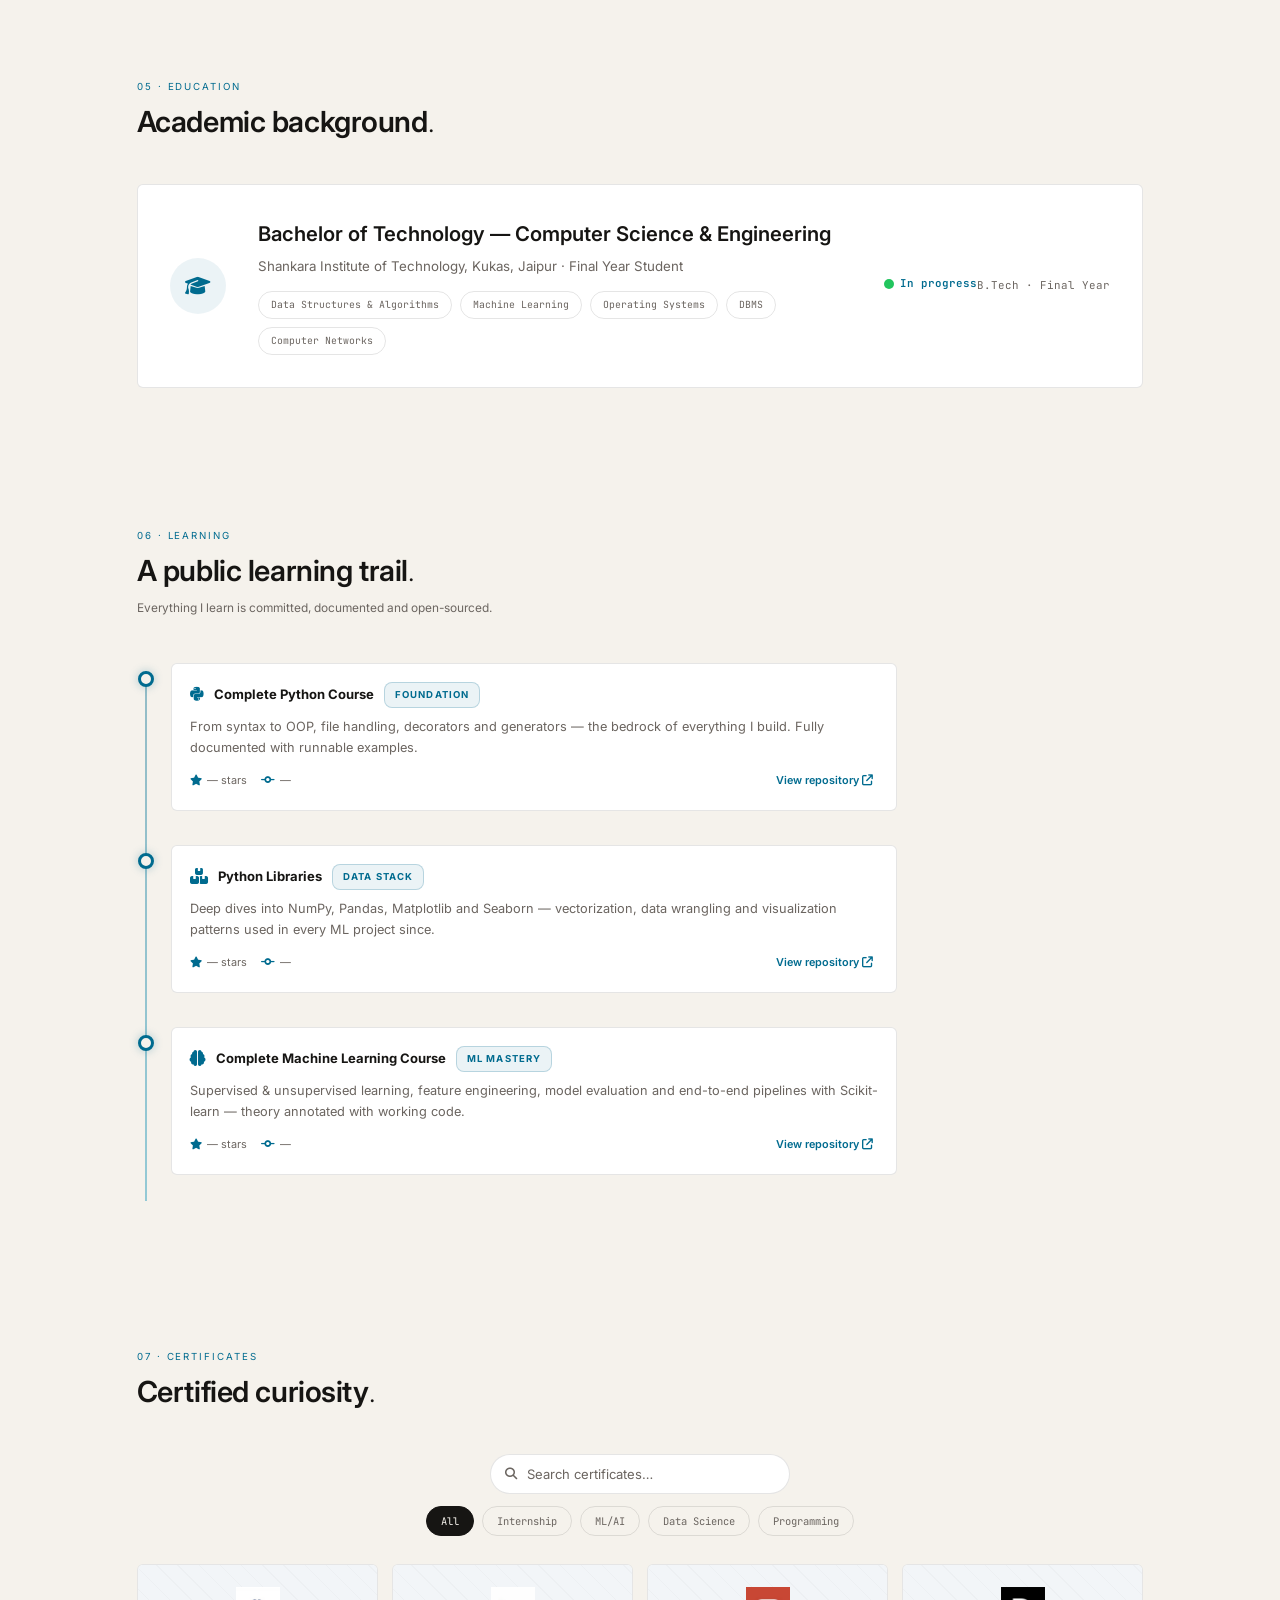
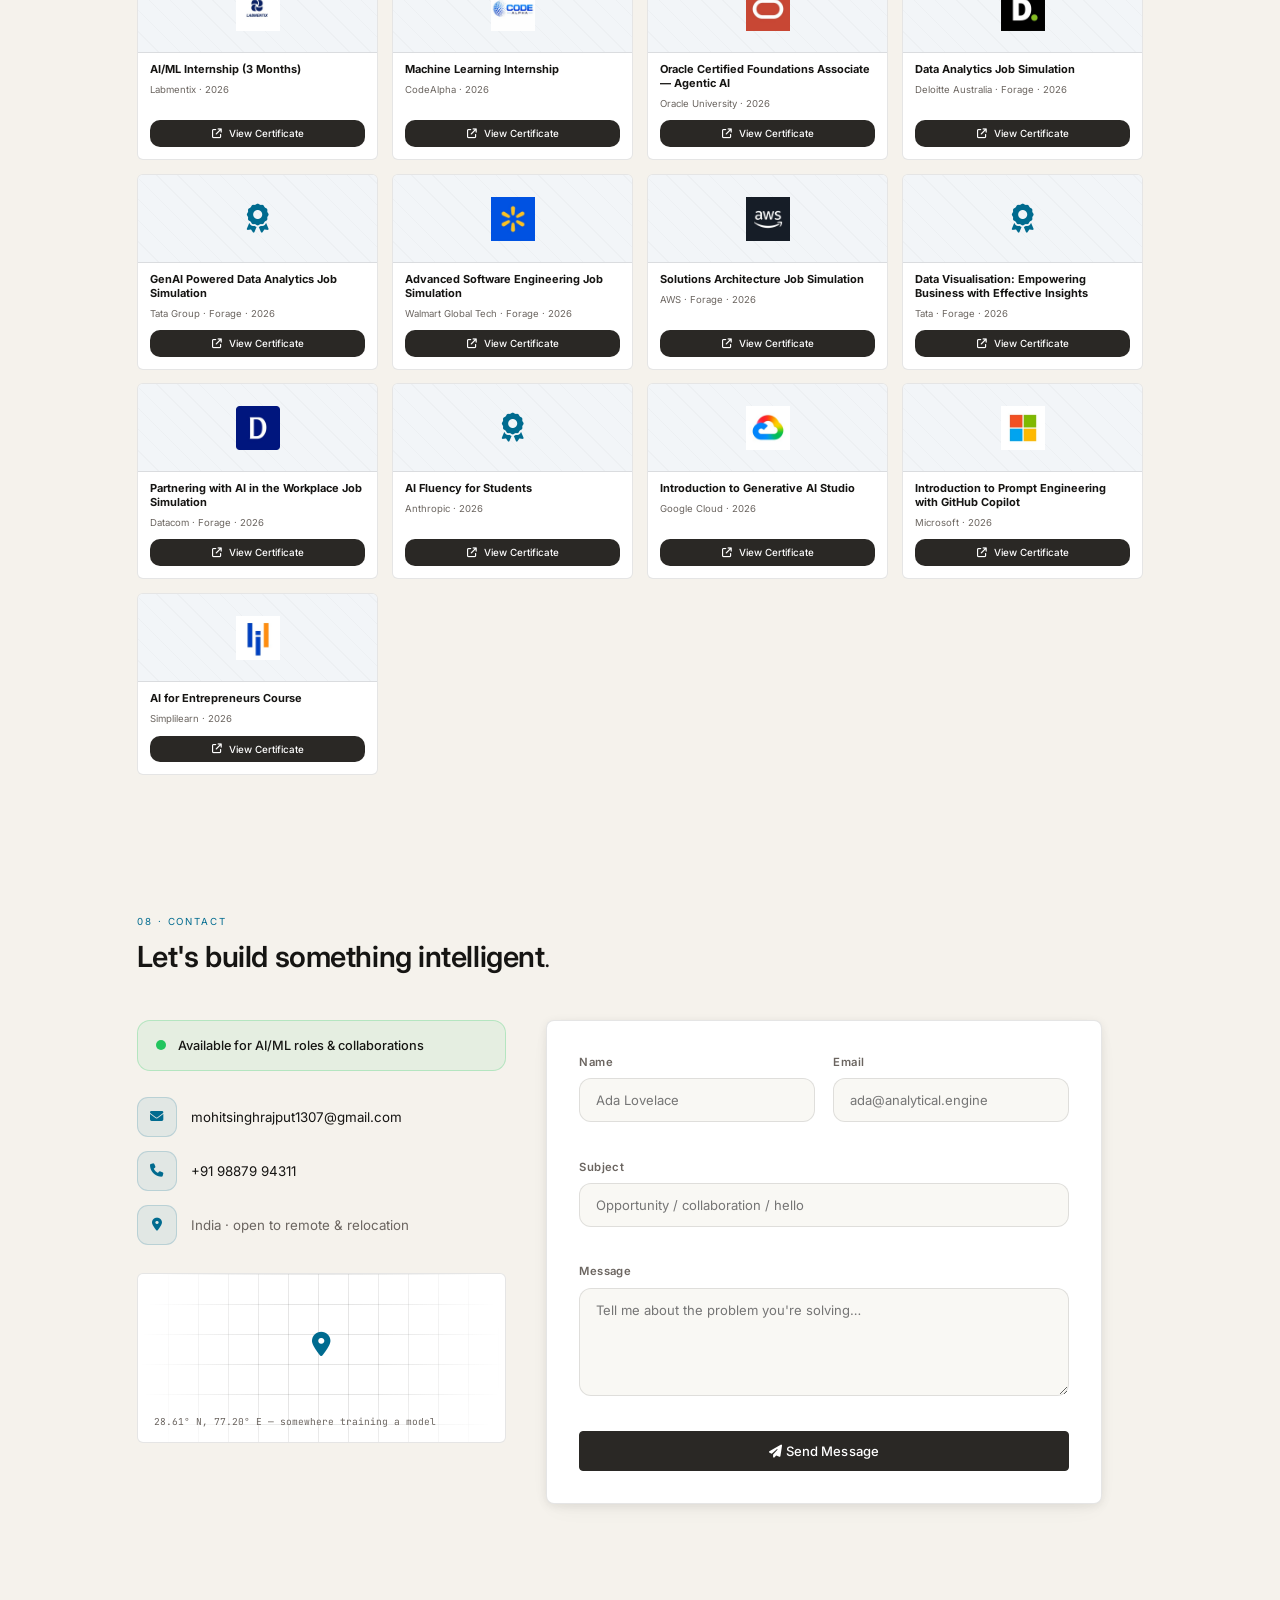
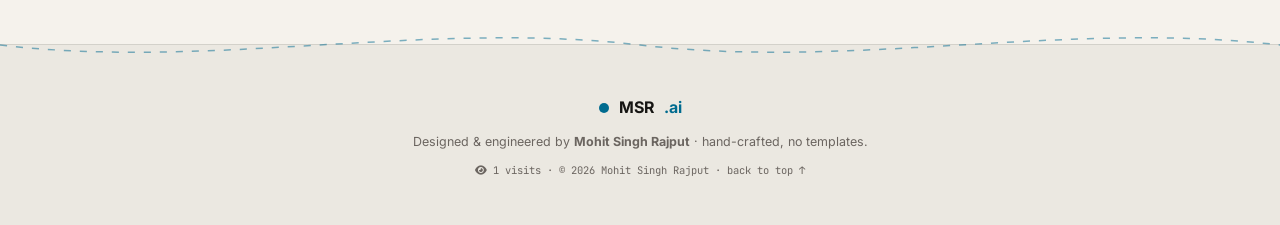
==== commit 5520f0f3: "Refactor navigation and restructure sections Rearranged navigation links and updated section headers" ====
--- a/index.html
+++ b/index.html
@@ -121,12 +121,12 @@
     <div class="nav-dock">
       <ul class="nav-links" id="nav-links" aria-label="Primary navigation">
         <li><a href="#about-section" data-nav>About</a></li>
-        <li><a href="#education-section" data-nav>Education</a></li>
-        <li><a href="#experience-section" data-nav>Experience</a></li>
         <li><a href="#projects-section" data-nav>Projects</a></li>
         <li><a href="#skills-section" data-nav>Skills</a></li>
+        <li><a href="#experience-section" data-nav>Experience</a></li>
+        <li><a href="#education-section" data-nav>Education</a></li>
         <li><a href="#courses-section" data-nav>Learning</a></li>
-        <li><a href="#certificates-section" data-nav>Credentials</a></li>
+        <li><a href="#certificates-section" data-nav>Certificates</a></li>
         <li><a href="#contact-section" data-nav>Contact</a></li>
       </ul>
     </div>
@@ -243,9 +243,58 @@
 </section>
 
 <!-- ═══════════ EDUCATION ═══════════ -->
+<section id="projects-section" class="section" aria-label="Projects">
+  <header class="section-head reveal">
+    <p class="section-eyebrow mono">02 · projects</p>
+    <h2 class="section-title">Things I've built & shipped<span class="grad-text">.</span></h2>
+  </header>
+
+  <div class="skills-controls reveal">
+    <div class="search-shell">
+      <i class="fa-solid fa-magnifying-glass" aria-hidden="true"></i>
+      <input type="search" id="project-search" placeholder="Search projects…" aria-label="Search projects">
+    </div>
+    <div class="filter-row" id="project-filters" role="tablist" aria-label="Project categories"></div>
+  </div>
+
+  <div class="projects-grid" id="projects-grid" aria-live="polite">
+    <div class="grid-loading mono"><span class="spinner"></span> loading projects…</div>
+  </div>
+</section>
+
+<!-- ═══════════ SKILLS ═══════════ -->
+<section id="skills-section" class="section" aria-label="Skills">
+  <header class="section-head reveal">
+    <p class="section-eyebrow mono">03 · skills</p>
+    <h2 class="section-title">The stack behind the systems<span class="grad-text">.</span></h2>
+  </header>
+
+  <div class="skills-controls reveal">
+    <div class="search-shell">
+      <i class="fa-solid fa-magnifying-glass" aria-hidden="true"></i>
+      <input type="search" id="skill-search" placeholder="Search 25+ skills…" aria-label="Search skills">
+    </div>
+    <div class="filter-row" id="skill-filters" role="tablist" aria-label="Skill categories"></div>
+  </div>
+
+  <div class="skills-grid" id="skills-grid"></div>
+
+  <ul class="skills-summary reveal" id="skills-summary" aria-label="Skill statistics"></ul>
+</section>
+
+<!-- ═══════════ COURSES ═══════════ -->
+<section id="experience-section" class="section" aria-label="Experience">
+  <header class="section-head reveal">
+    <p class="section-eyebrow mono">04 · experience</p>
+    <h2 class="section-title">Where theory met production<span class="grad-text">.</span></h2>
+  </header>
+  <ol class="xp-timeline" id="xp-timeline"></ol>
+</section>
+
+<!-- ═══════════ PROJECTS ═══════════ -->
 <section id="education-section" class="section" aria-label="Education">
   <header class="section-head reveal">
-    <p class="section-eyebrow mono">02 · education</p>
+    <p class="section-eyebrow mono">05 · education</p>
     <h2 class="section-title">Academic background<span class="grad-text">.</span></h2>
   </header>
   <div class="edu-card reveal">
@@ -266,55 +315,6 @@
 </section>
 
 <!-- ═══════════ EXPERIENCE ═══════════ -->
-<section id="experience-section" class="section" aria-label="Experience">
-  <header class="section-head reveal">
-    <p class="section-eyebrow mono">03 · experience</p>
-    <h2 class="section-title">Where theory met production<span class="grad-text">.</span></h2>
-  </header>
-  <ol class="xp-timeline" id="xp-timeline"></ol>
-</section>
-
-<!-- ═══════════ PROJECTS ═══════════ -->
-<section id="projects-section" class="section" aria-label="Projects">
-  <header class="section-head reveal">
-    <p class="section-eyebrow mono">04 · projects</p>
-    <h2 class="section-title">Things I've built & shipped<span class="grad-text">.</span></h2>
-  </header>
-
-  <div class="skills-controls reveal">
-    <div class="search-shell">
-      <i class="fa-solid fa-magnifying-glass" aria-hidden="true"></i>
-      <input type="search" id="project-search" placeholder="Search projects…" aria-label="Search projects">
-    </div>
-    <div class="filter-row" id="project-filters" role="tablist" aria-label="Project categories"></div>
-  </div>
-
-  <div class="projects-grid" id="projects-grid" aria-live="polite">
-    <div class="grid-loading mono"><span class="spinner"></span> loading projects…</div>
-  </div>
-</section>
-
-<!-- ═══════════ SKILLS ═══════════ -->
-<section id="skills-section" class="section" aria-label="Skills">
-  <header class="section-head reveal">
-    <p class="section-eyebrow mono">05 · skills</p>
-    <h2 class="section-title">The stack behind the systems<span class="grad-text">.</span></h2>
-  </header>
-
-  <div class="skills-controls reveal">
-    <div class="search-shell">
-      <i class="fa-solid fa-magnifying-glass" aria-hidden="true"></i>
-      <input type="search" id="skill-search" placeholder="Search 25+ skills…" aria-label="Search skills">
-    </div>
-    <div class="filter-row" id="skill-filters" role="tablist" aria-label="Skill categories"></div>
-  </div>
-
-  <div class="skills-grid" id="skills-grid"></div>
-
-  <ul class="skills-summary reveal" id="skills-summary" aria-label="Skill statistics"></ul>
-</section>
-
-<!-- ═══════════ COURSES ═══════════ -->
 <section id="courses-section" class="section" aria-label="Learning journey">
   <header class="section-head reveal">
     <p class="section-eyebrow mono">06 · learning</p>
@@ -327,7 +327,7 @@
 <!-- ═══════════ CERTIFICATES ═══════════ -->
 <section id="certificates-section" class="section" aria-label="Certificates">
   <header class="section-head reveal">
-    <p class="section-eyebrow mono">07 · credentials</p>
+    <p class="section-eyebrow mono">07 · certificates</p>
     <h2 class="section-title">Certified curiosity<span class="grad-text">.</span></h2>
   </header>
   <div class="skills-controls reveal">
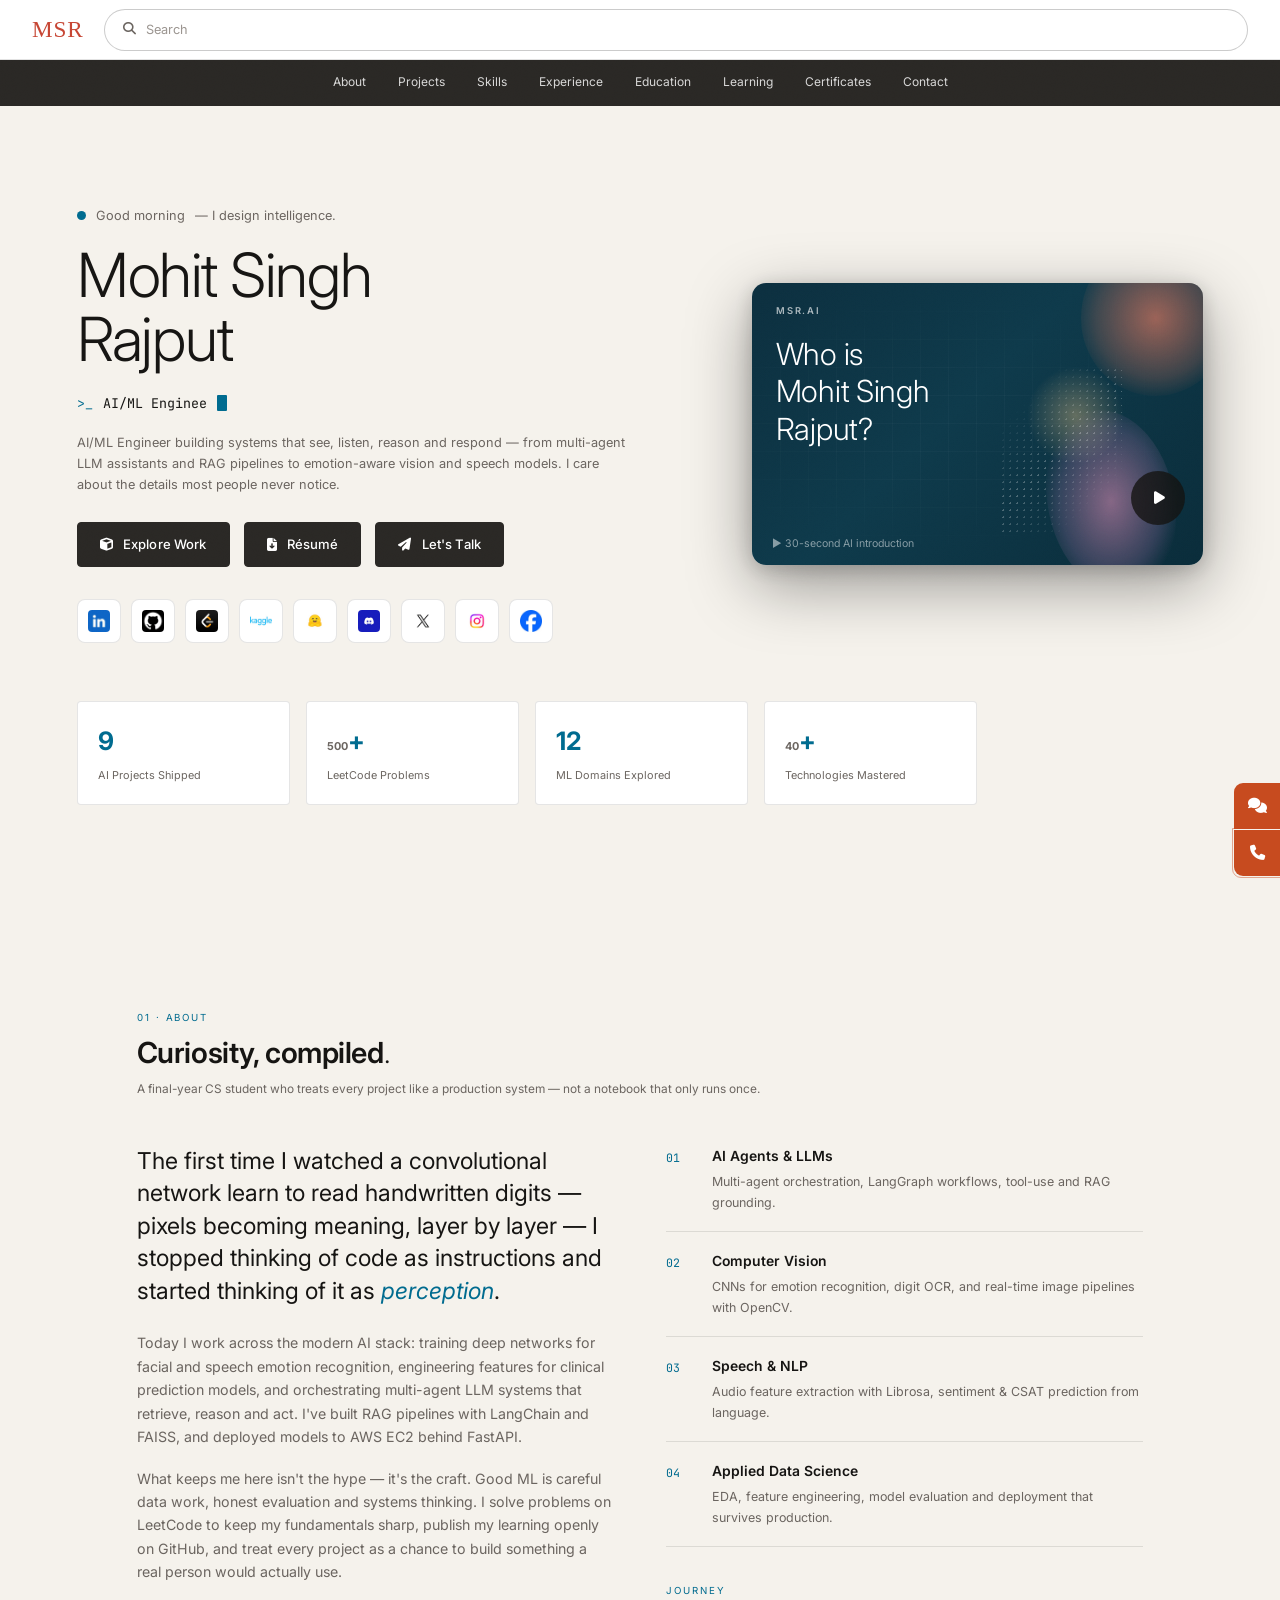
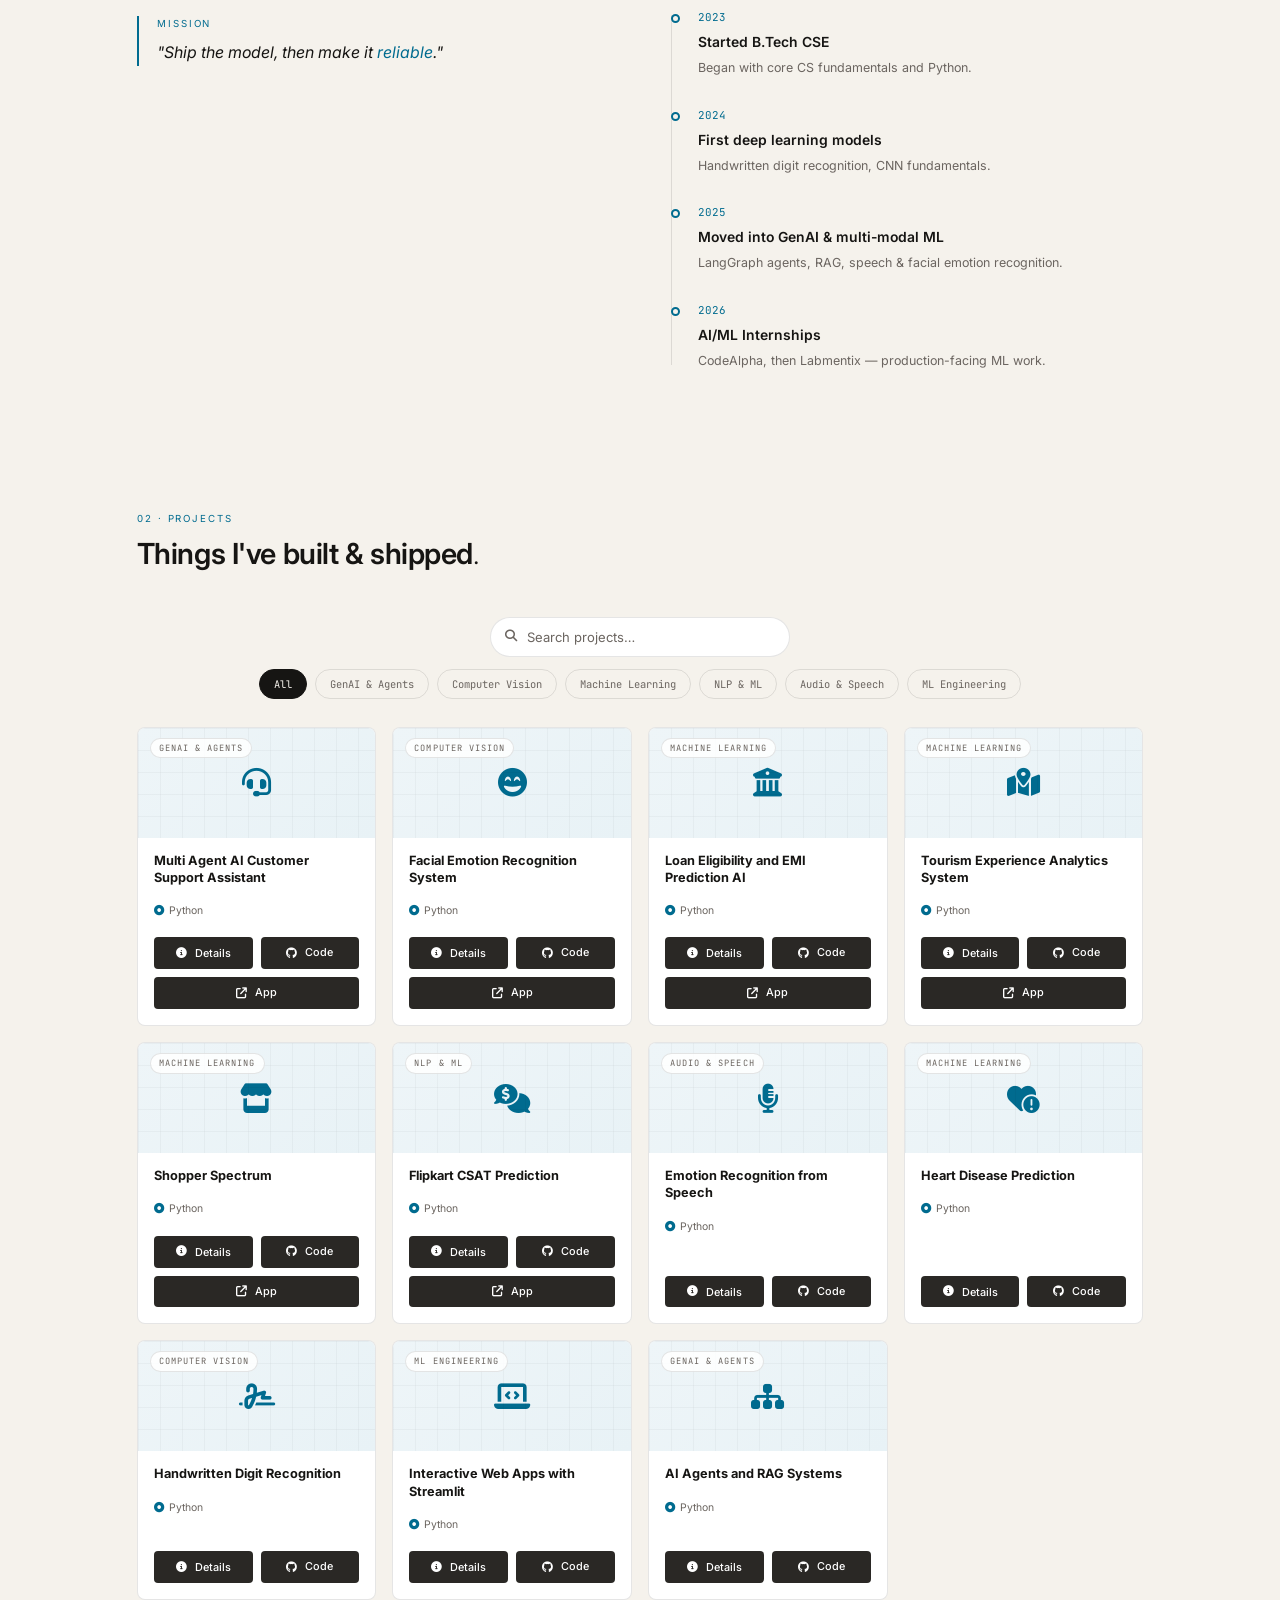
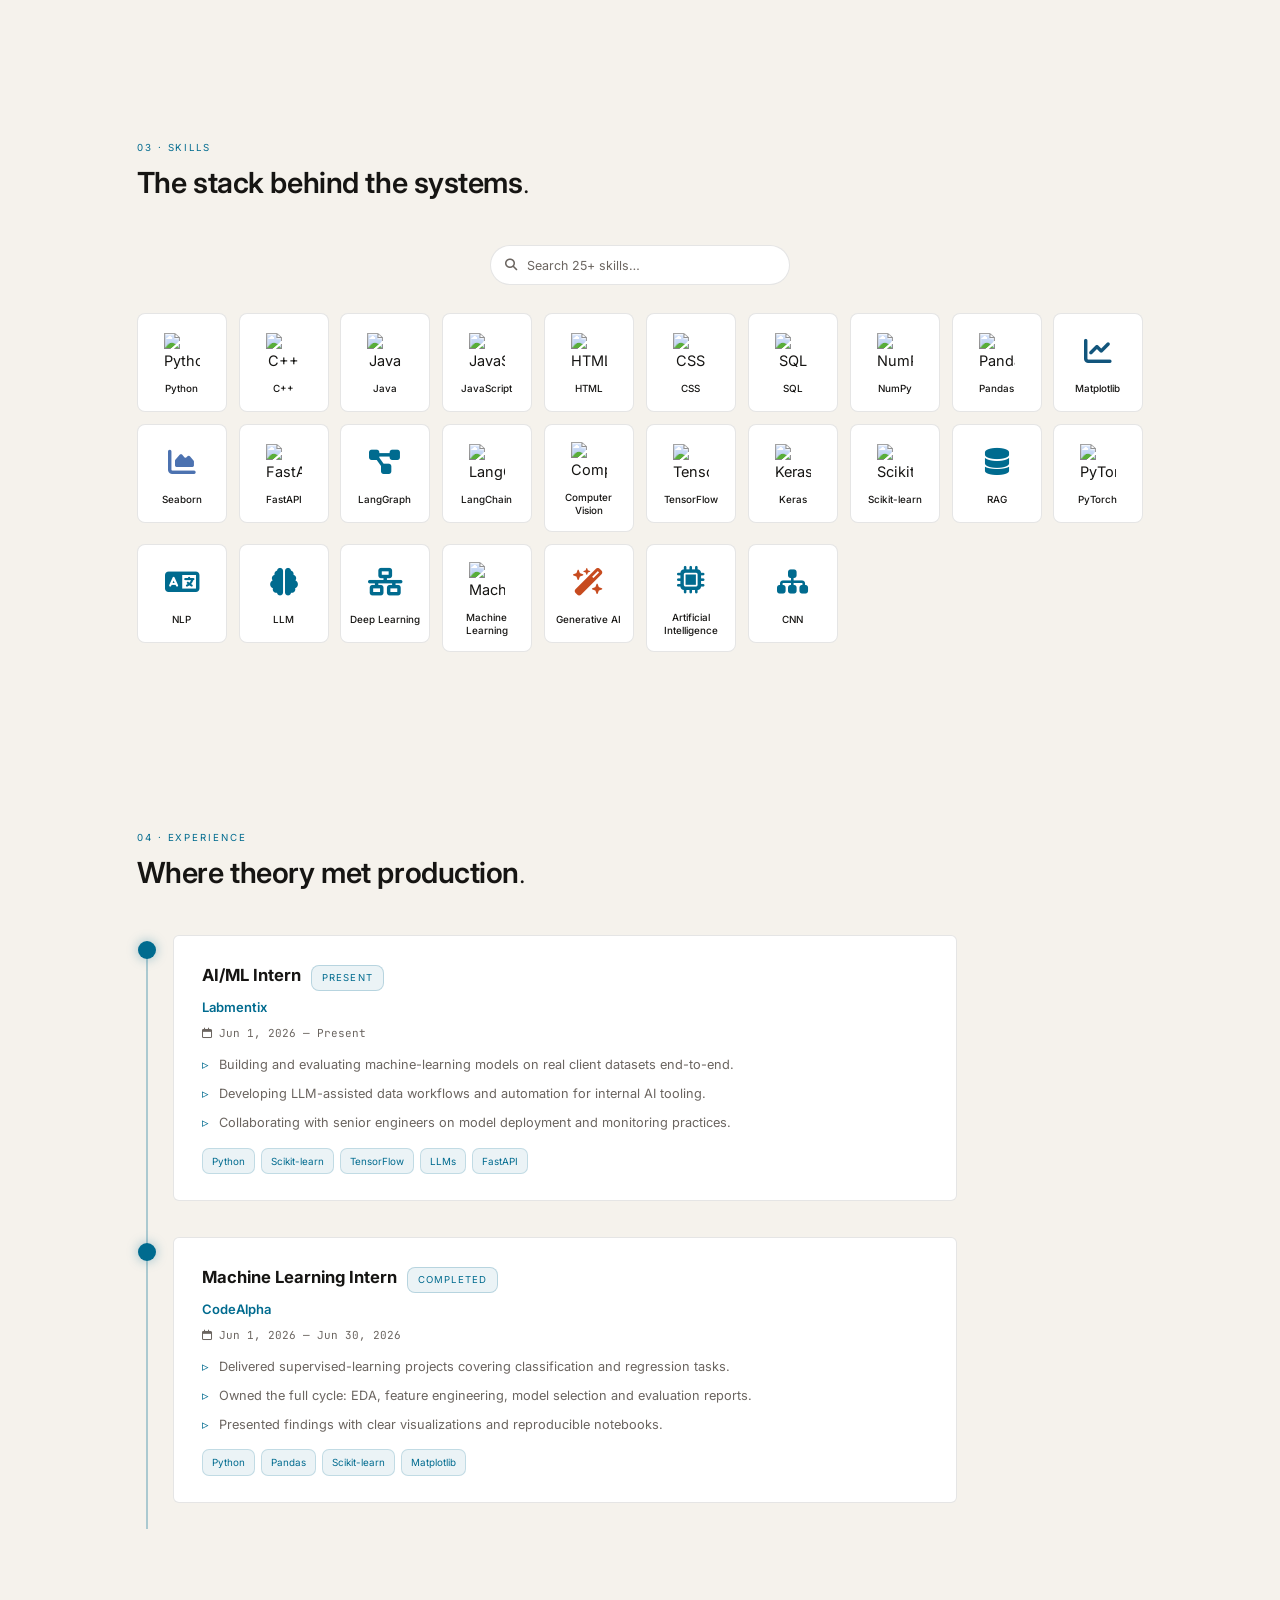
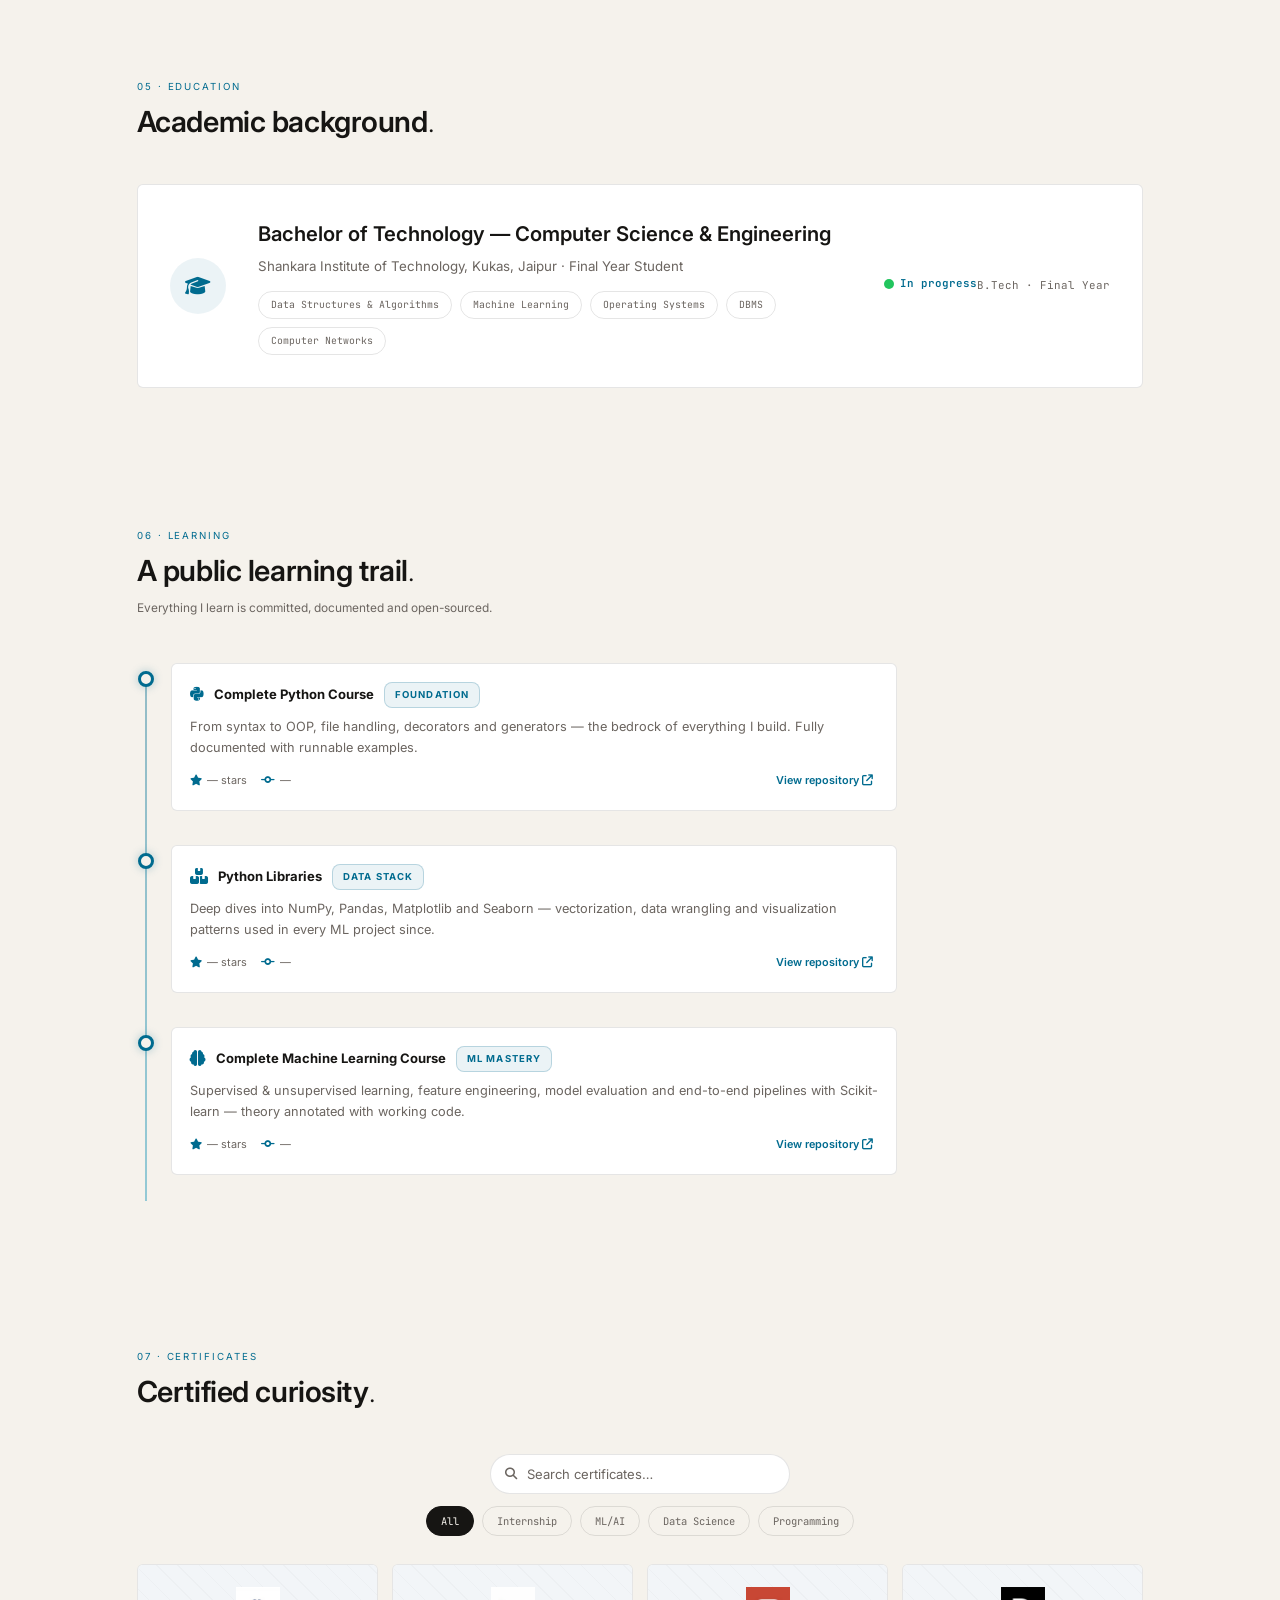
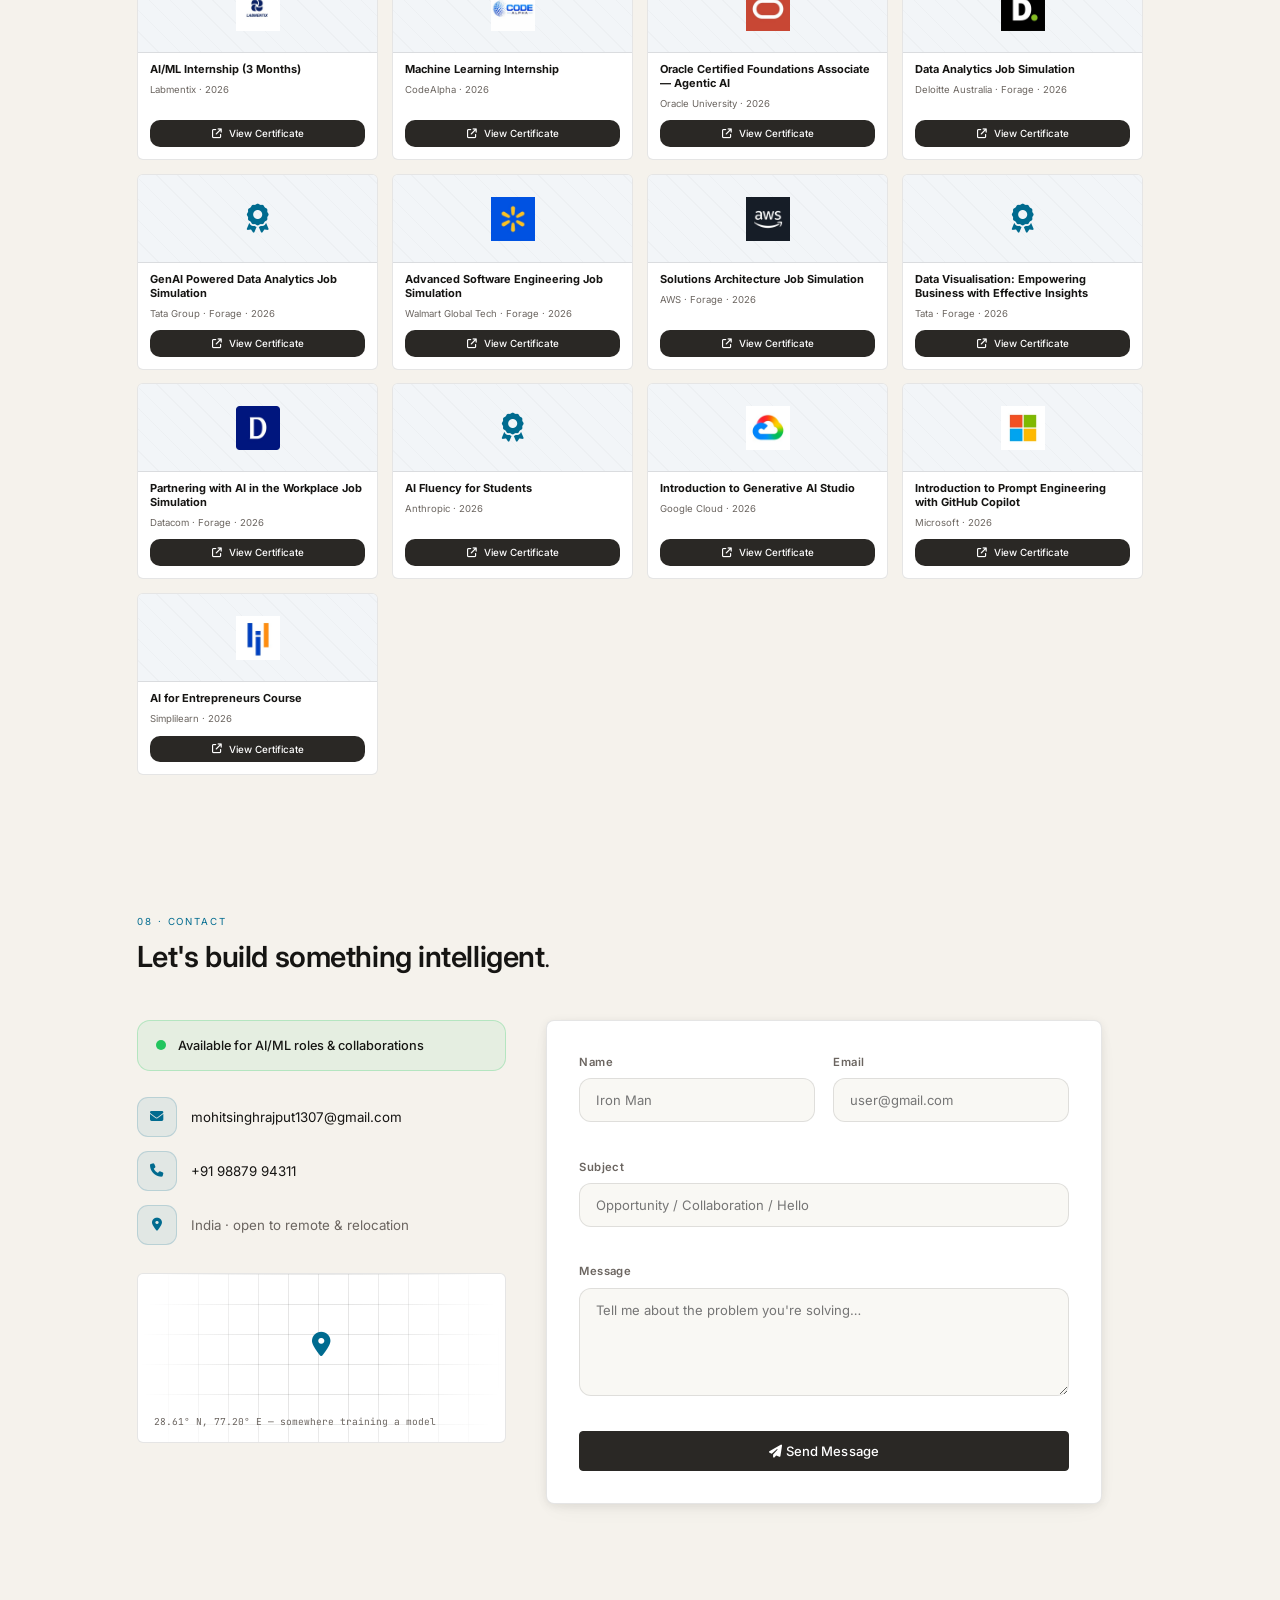
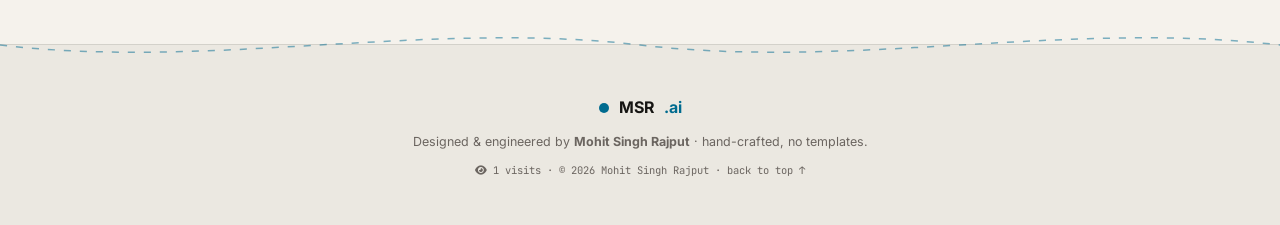
==== commit 0349385e: "Update placeholders in contact form inputs" ====
--- a/index.html
+++ b/index.html
@@ -358,10 +358,10 @@
     </div>
     <form id="contact-form" class="contact-form reveal" novalidate>
       <div class="field-row">
-        <div class="field"><label for="cf-name">Name</label><input id="cf-name" name="name" type="text" required placeholder="Ada Lovelace" autocomplete="name"><span class="field-error"></span></div>
-        <div class="field"><label for="cf-email">Email</label><input id="cf-email" name="email" type="email" required placeholder="ada@analytical.engine" autocomplete="email"><span class="field-error"></span></div>
-      </div>
-      <div class="field"><label for="cf-subject">Subject</label><input id="cf-subject" name="subject" type="text" required placeholder="Opportunity / collaboration / hello"><span class="field-error"></span></div>
+        <div class="field"><label for="cf-name">Name</label><input id="cf-name" name="name" type="text" required placeholder="Iron Man" autocomplete="name"><span class="field-error"></span></div>
+        <div class="field"><label for="cf-email">Email</label><input id="cf-email" name="email" type="email" required placeholder="user@gmail.com" autocomplete="email"><span class="field-error"></span></div>
+      </div>
+      <div class="field"><label for="cf-subject">Subject</label><input id="cf-subject" name="subject" type="text" required placeholder="Opportunity / Collaboration / Hello"><span class="field-error"></span></div>
       <div class="field"><label for="cf-message">Message</label><textarea id="cf-message" name="message" rows="5" required placeholder="Tell me about the problem you're solving…"></textarea><span class="field-error"></span></div>
       <button type="submit" class="btn btn-primary btn-submit magnetic" id="cf-submit">
         <span class="submit-label"><i class="fa-solid fa-paper-plane"></i> Send Message</span>
